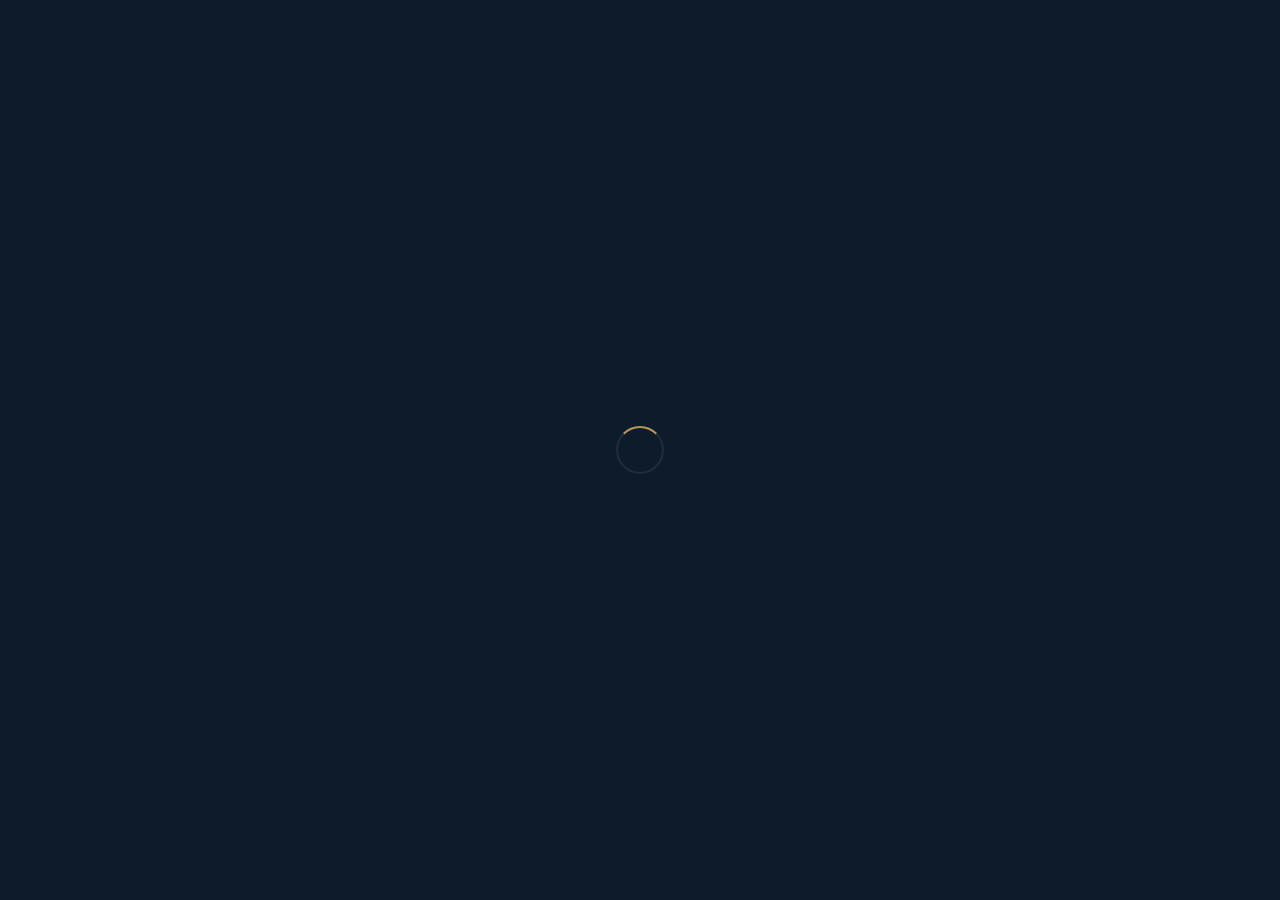
==== index.html @ c4edd371 "deploy: 20e5612b7afa06b97cbcdd99395753ec4959b2bc" ====
<!DOCTYPE html>
<html lang="en">
<head>
  <base href="/">
  <meta charset="UTF-8">
  <meta name="viewport" content="width=device-width, initial-scale=1.0">
  <meta content="IE=Edge" http-equiv="X-UA-Compatible">

  <!-- SEO: tokens replaced automatically by prepare.sh before each build -->
  <title>Tracking Faith</title>
  <meta name="description" content="tracking faith, what did Jesus teach, where did the bible come from">

  <!-- Open Graph -->
  <meta property="og:type" content="website">
  <meta property="og:title" content="Tracking Faith">
  <meta property="og:description" content="tracking faith, what did Jesus teach, where did the bible come from">
  <meta property="og:image" content="FILL_IN">
  <meta property="og:url" content="FILL_IN">

  <!-- Twitter Card -->
  <meta name="twitter:card" content="summary_large_image">
  <meta name="twitter:title" content="Tracking Faith">
  <meta name="twitter:description" content="tracking faith, what did Jesus teach, where did the bible come from">
  <meta name="twitter:image" content="FILL_IN">

  <!-- PWA -->
  <meta name="mobile-web-app-capable" content="yes">
  <meta name="apple-mobile-web-app-capable" content="yes">
  <meta name="apple-mobile-web-app-status-bar-style" content="black-translucent">
  <meta name="apple-mobile-web-app-title" content="Tracking Faith">
  <link rel="apple-touch-icon" href="icons/Icon-192.png">
  <link rel="icon" type="image/png" href="favicon.png">
  <link rel="manifest" href="manifest.json">

  <!-- LocalBusiness Structured Data (JSON-LD) -->
  <script type="application/ld+json">
  {
    "@context": "https://schema.org",
    "@type": "LocalBusiness",
    "name": "Tracking Faith",
    "description": "tracking faith, what did Jesus teach, where did the bible come from",
    "url": "FILL_IN",
    "telephone": "FILL_IN",
    "address": {
      "@type": "PostalAddress",
      "streetAddress": "FILL_IN",
      "addressLocality": "FILL_IN",
      "addressRegion": "FILL_IN",
      "postalCode": "FILL_IN",
      "addressCountry": "FILL_IN"
    },
    "openingHoursSpecification": FILL_IN,
    "image": "FILL_IN"
  }
  </script>

  <!-- Loading screen — shown until Flutter first frame.
       Tokens 0D1B2A / B8965A replaced by prepare.sh. -->
  <style>
    html, body {
      margin: 0;
      padding: 0;
      background-color: #0D1B2A;
    }
    #flutter-loader {
      position: fixed;
      inset: 0;
      background-color: #0D1B2A;
      display: flex;
      align-items: center;
      justify-content: center;
      z-index: 99999;
      transition: opacity 0.35s ease;
    }
    #flutter-loader.hidden {
      opacity: 0;
      pointer-events: none;
    }
    .loader-ring {
      width: 44px;
      height: 44px;
      border: 2px solid rgba(255, 255, 255, 0.08);
      border-top-color: #B8965A;
      border-radius: 50%;
      animation: loader-spin 0.8s linear infinite;
    }
    @keyframes loader-spin {
      to { transform: rotate(360deg); }
    }
  </style>
</head>
<body>

  <div id="flutter-loader">
    <div class="loader-ring"></div>
  </div>

  <script>
    window.addEventListener('flutter-first-frame', function () {
      var loader = document.getElementById('flutter-loader');
      if (loader) {
        loader.classList.add('hidden');
        setTimeout(function () { loader.remove(); }, 400);
      }
    });
  </script>
  <script>
    // Service worker registration — required for Web Push (PUSH_ENABLED feature).
    // Always registered so the SW is ready; Flutter gates the permission prompt via AppEnv.pushEnabled.
    if ('serviceWorker' in navigator) {
      navigator.serviceWorker.register('/sw.js');
    }

    // Push subscription helper — called from Flutter via dart:js_interop.
    // Returns a JSON string with { endpoint, p256dh, auth, userAgent } or null on failure/denial.
    window._pushSubscribe = async function(vapidKey) {
      try {
        var perm = await Notification.requestPermission();
        if (perm !== 'granted') return null;
        var reg = await navigator.serviceWorker.ready;
        var sub = await reg.pushManager.subscribe({
          userVisibleOnly: true,
          applicationServerKey: vapidKey,
        });
        var toB64url = function(buf) {
          return btoa(String.fromCharCode.apply(null, new Uint8Array(buf)))
            .replace(/\+/g, '-').replace(/\//g, '_').replace(/=+$/, '');
        };
        return JSON.stringify({
          endpoint:  sub.endpoint,
          p256dh:    toB64url(sub.getKey('p256dh')),
          auth:      toB64url(sub.getKey('auth')),
          userAgent: navigator.userAgent,
        });
      } catch(_) { return null; }
    };
  </script>
  <script src="flutter_bootstrap.js" async></script>
</body>
</html>
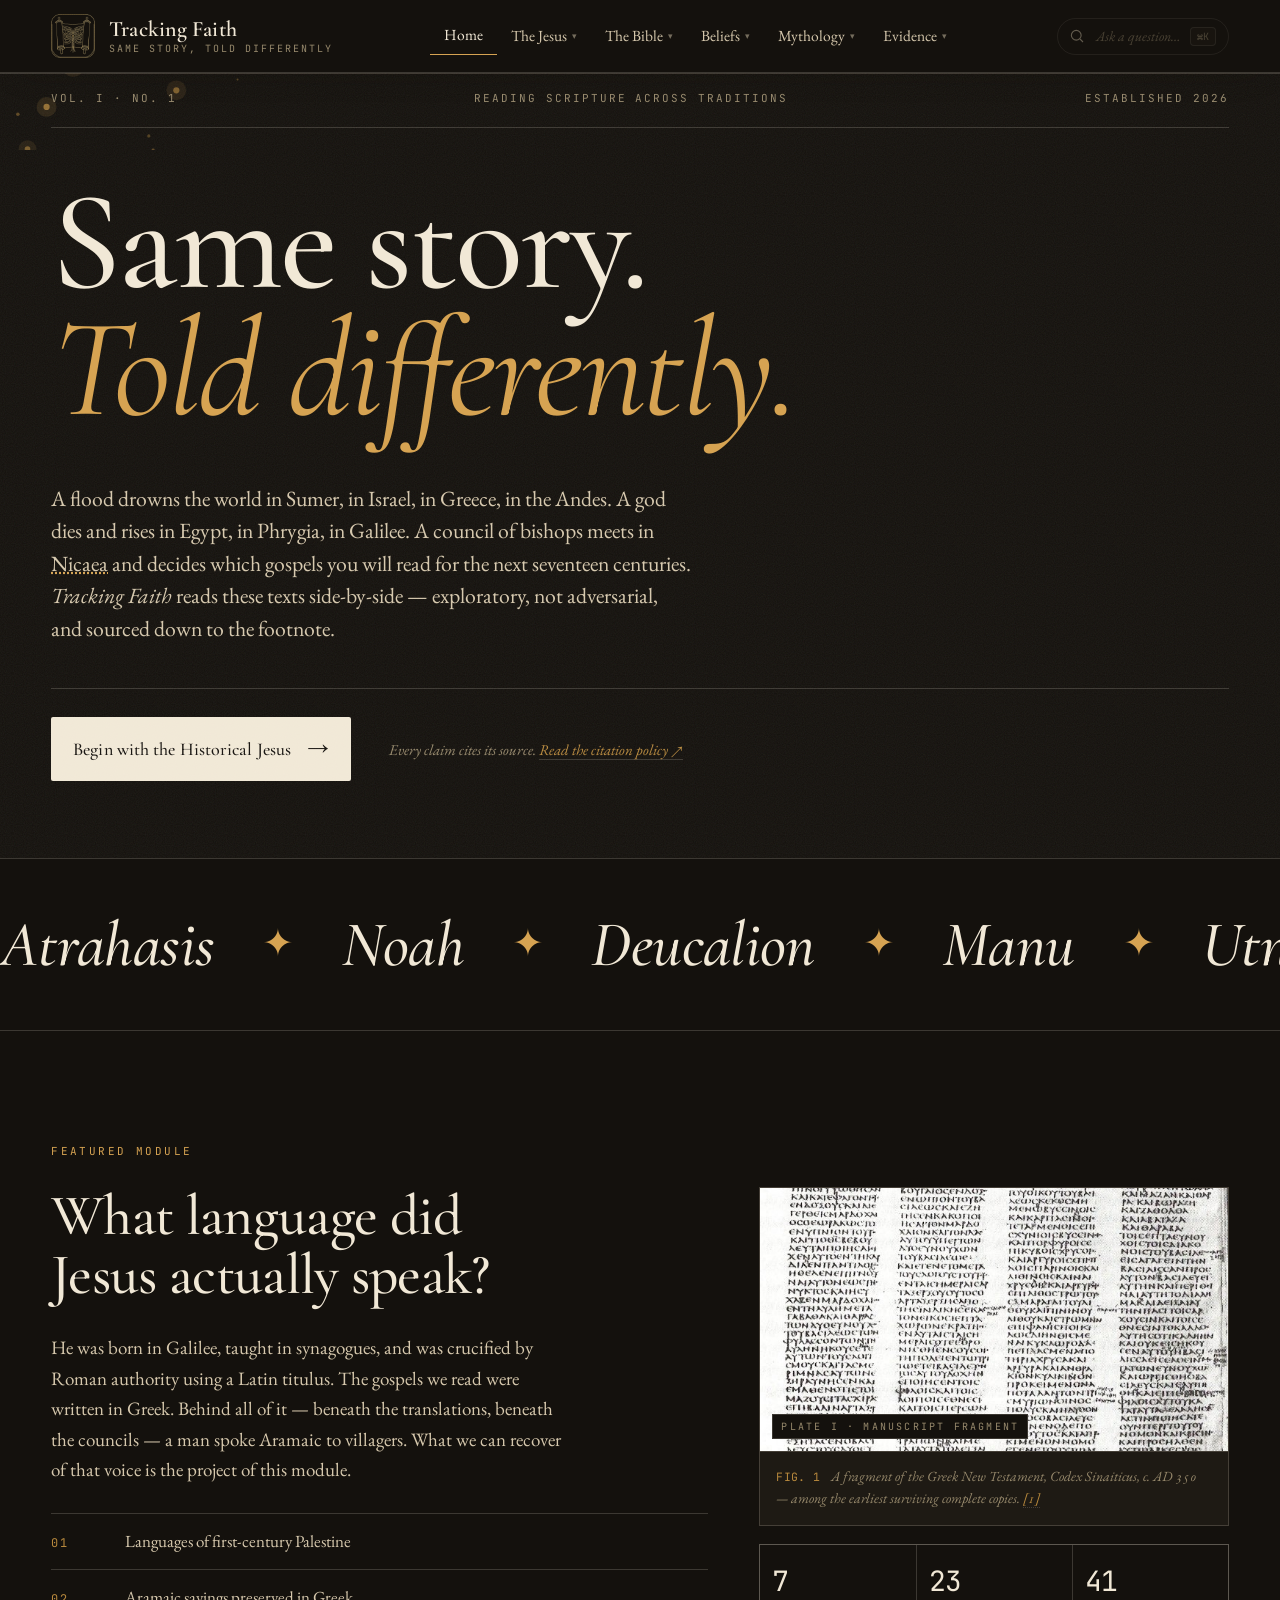
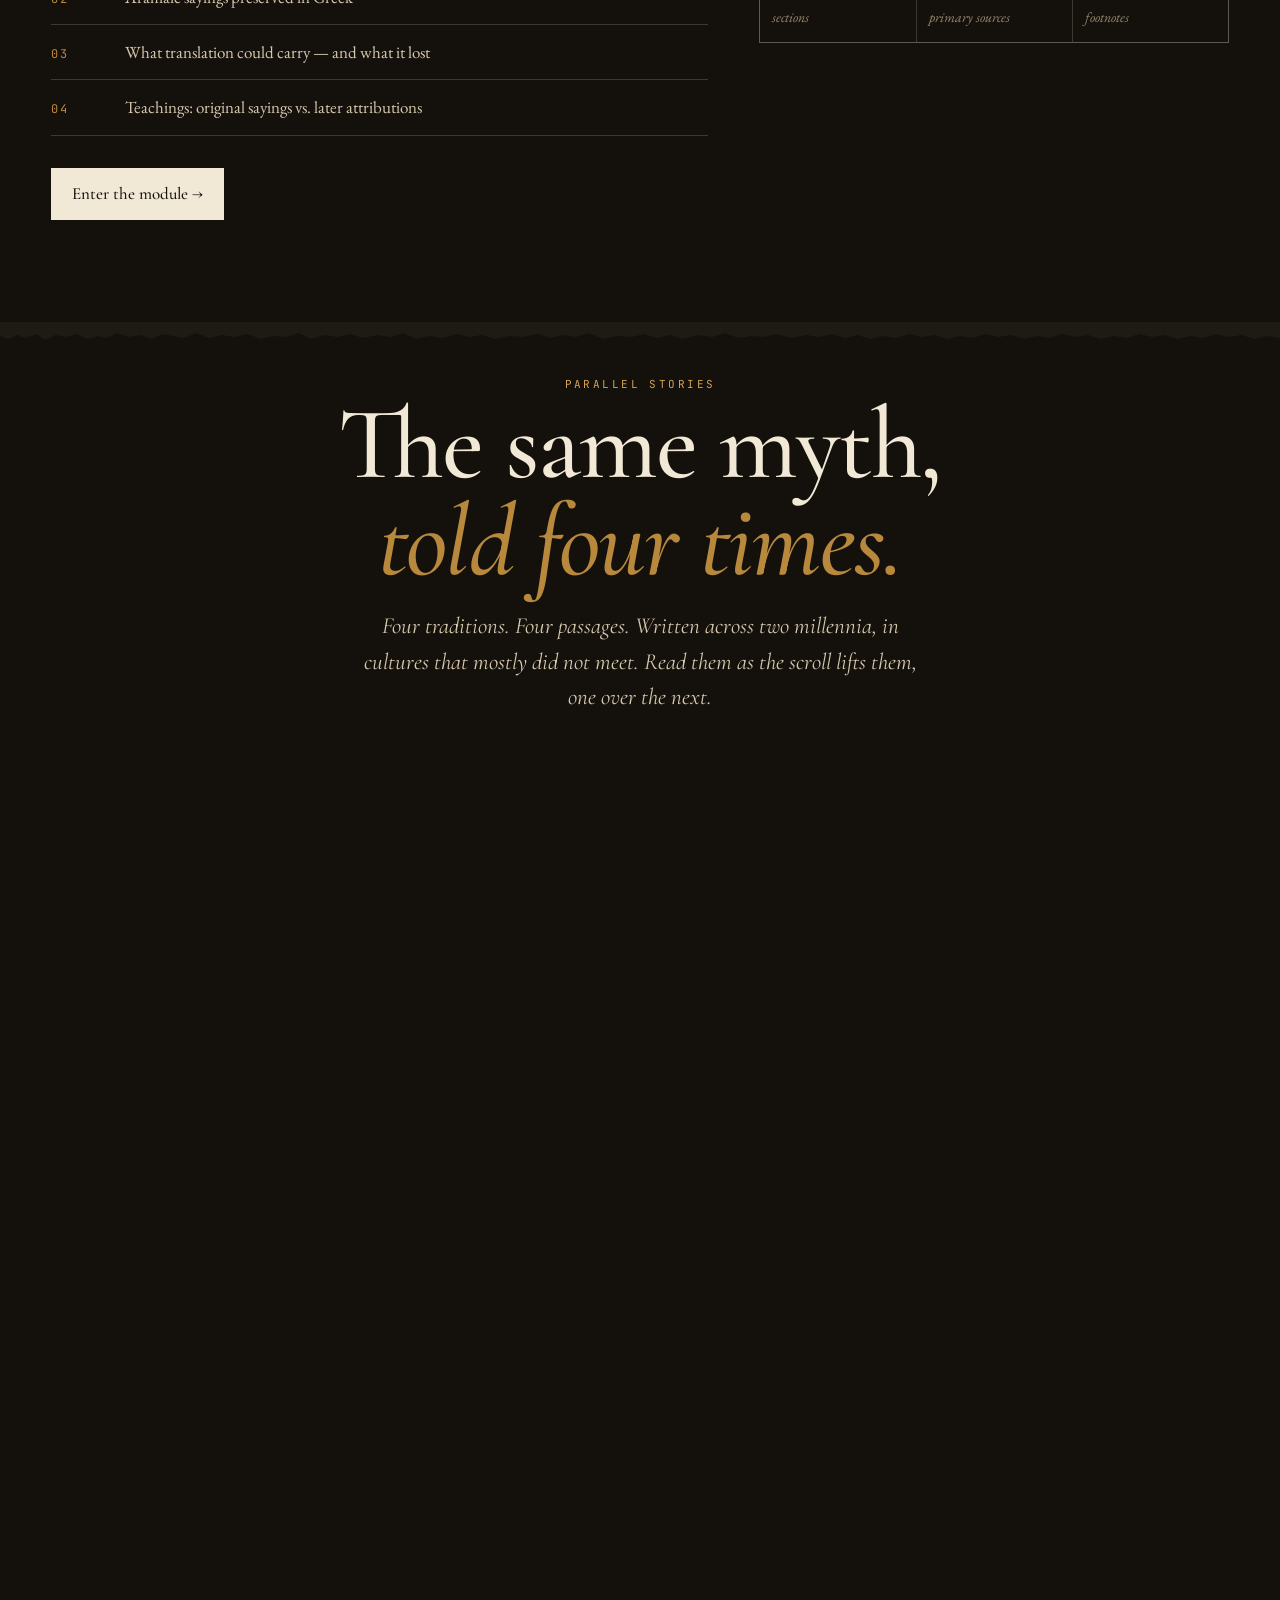
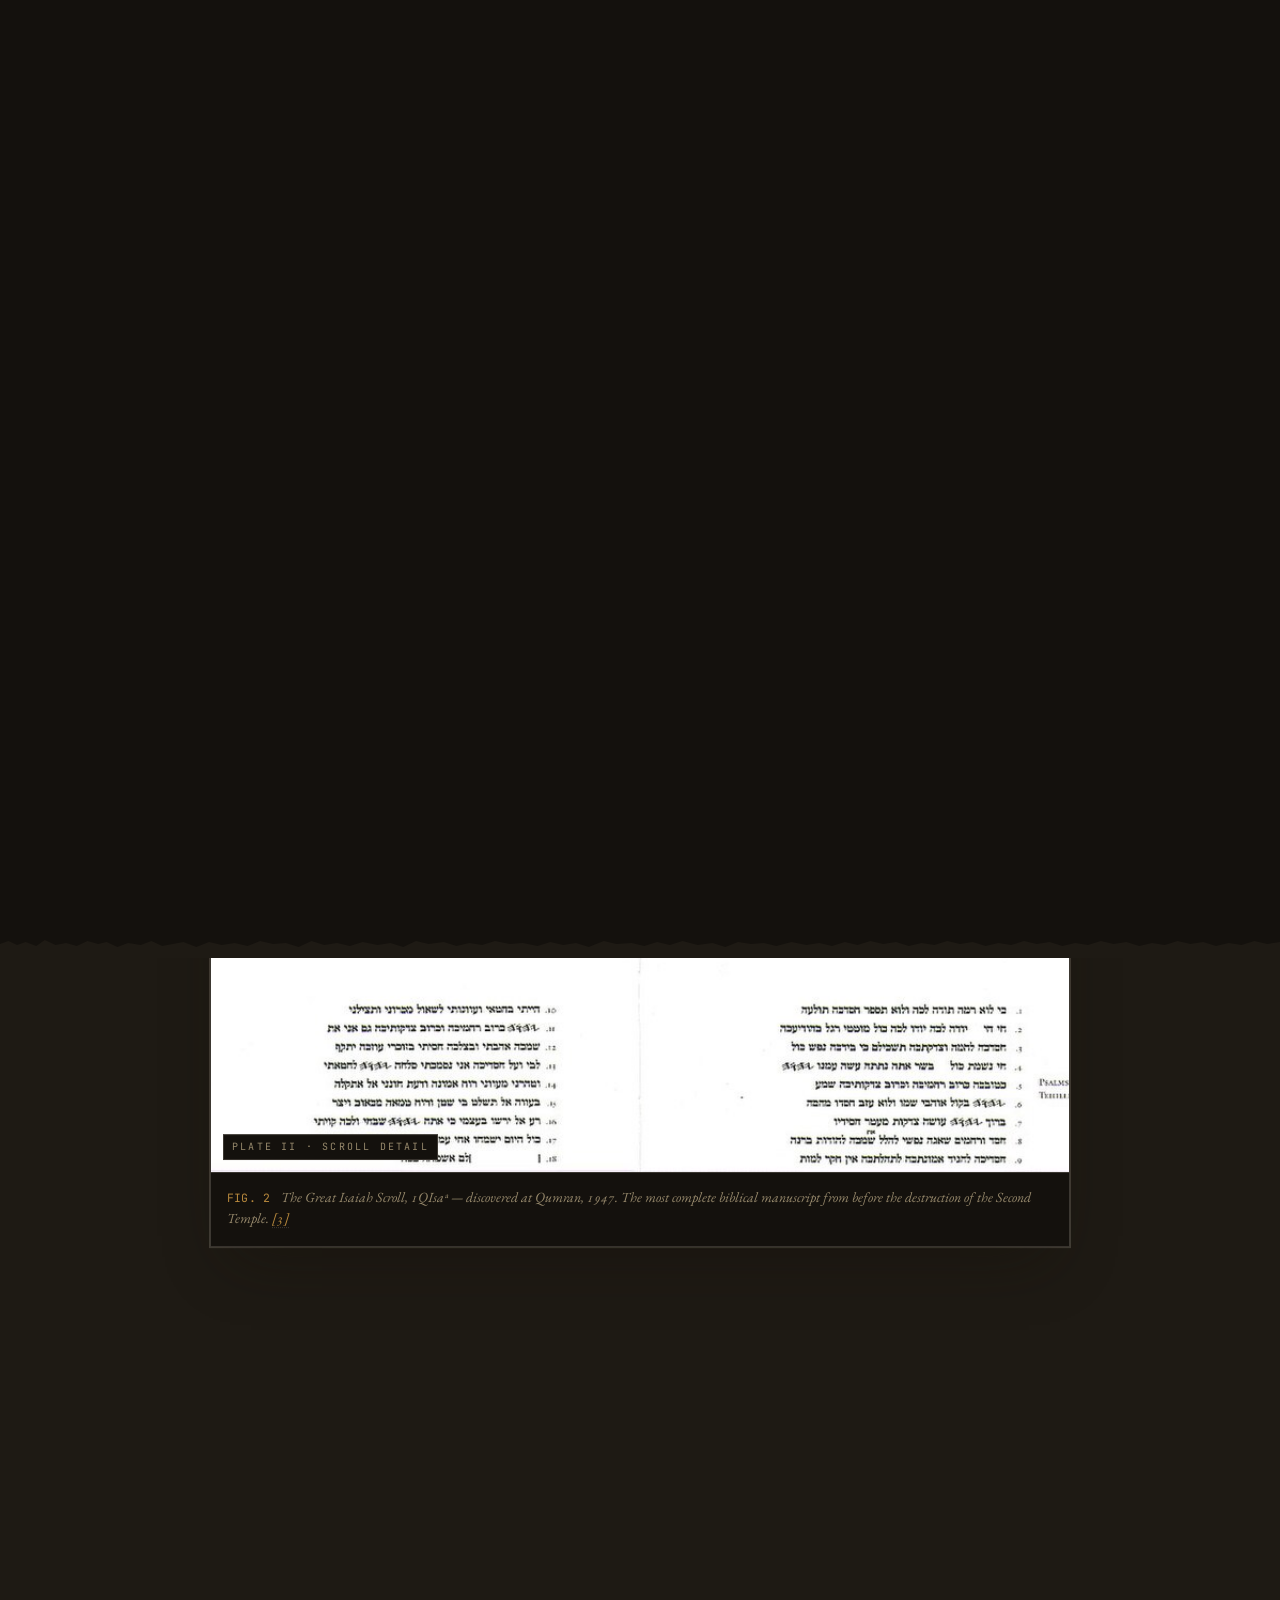
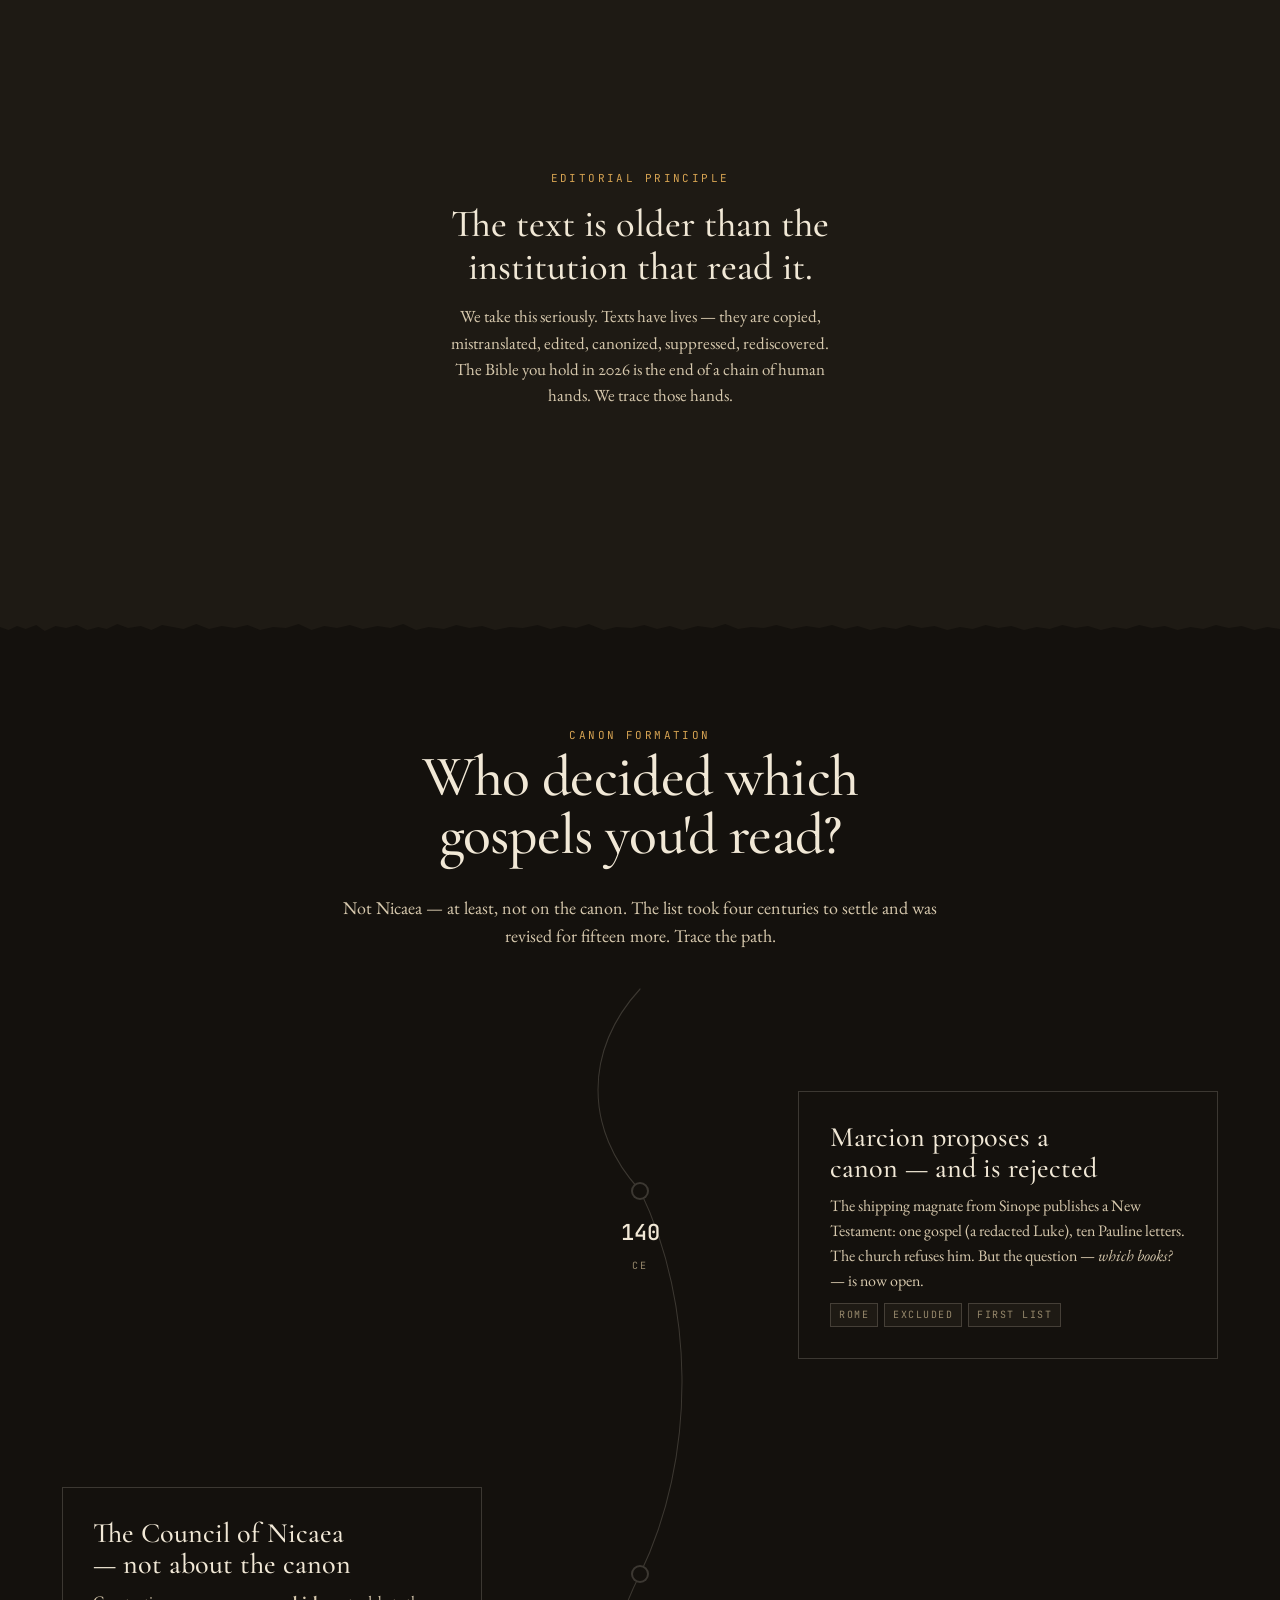
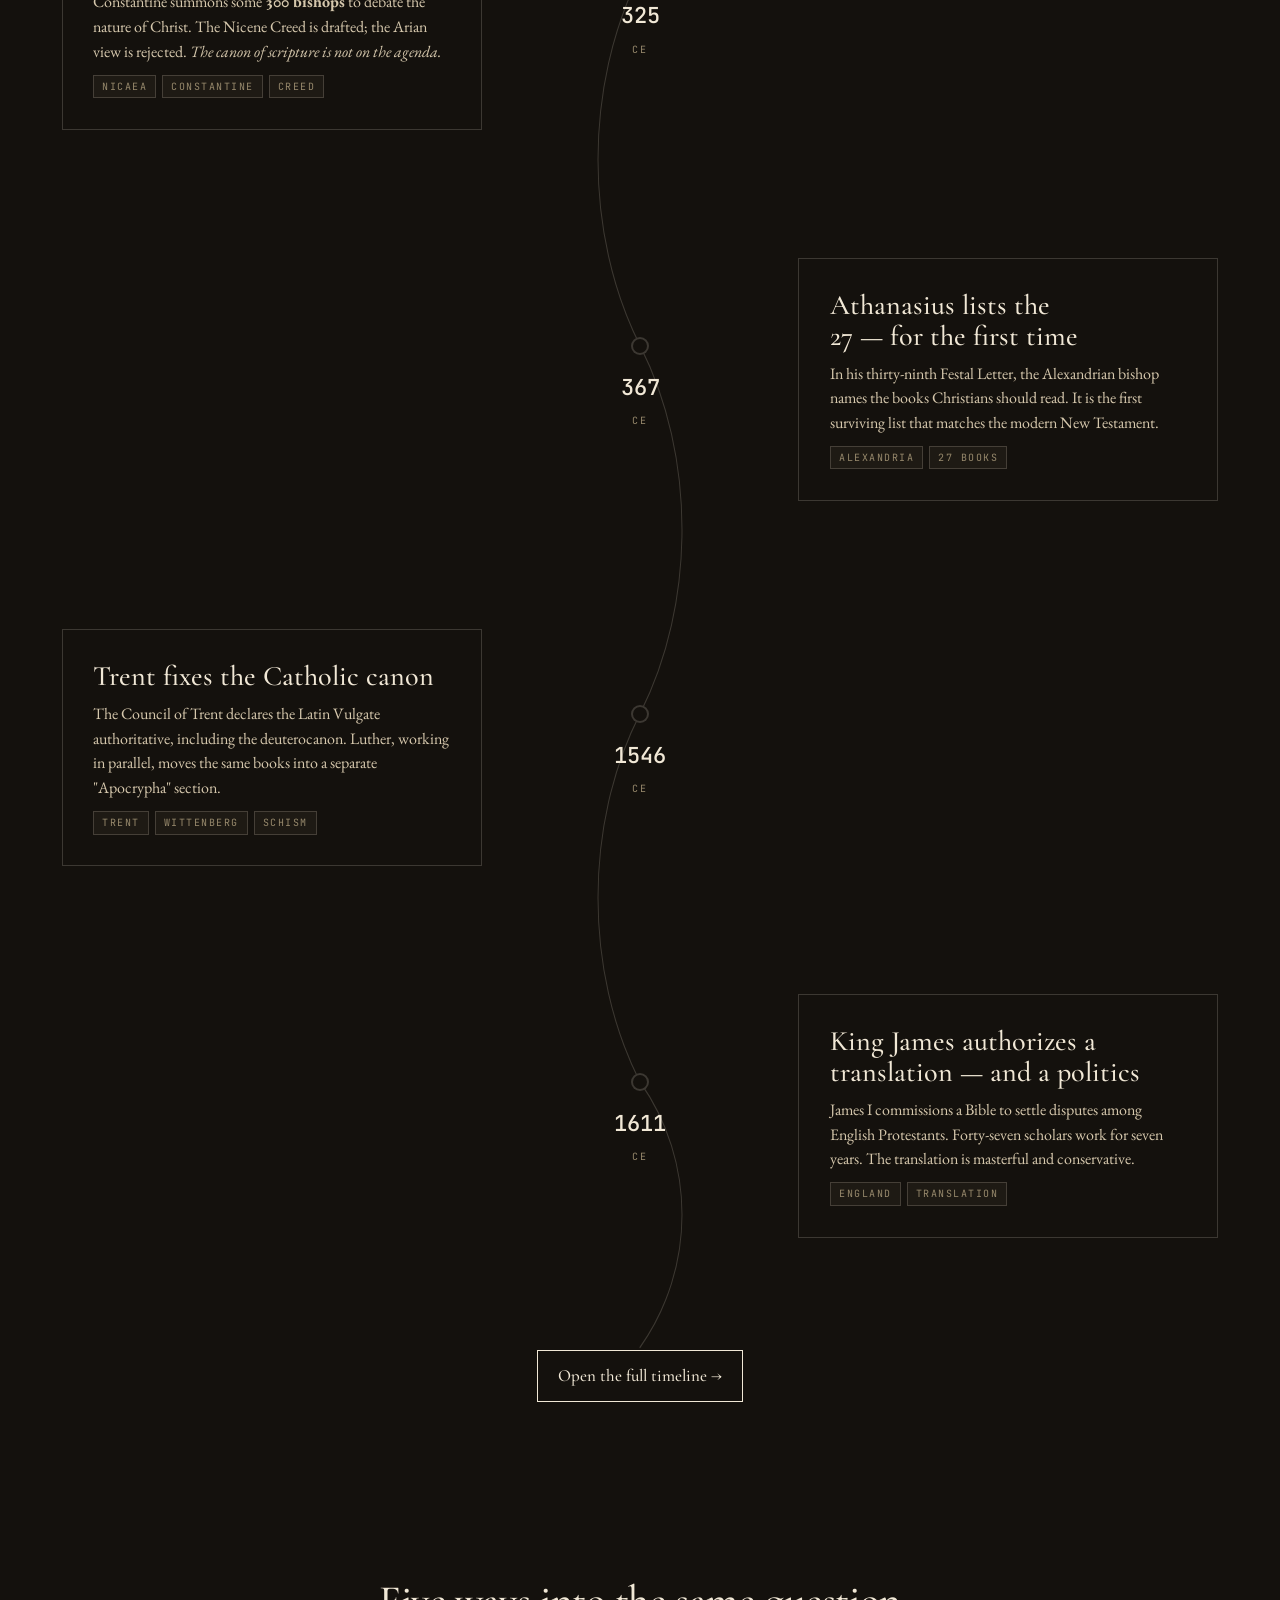
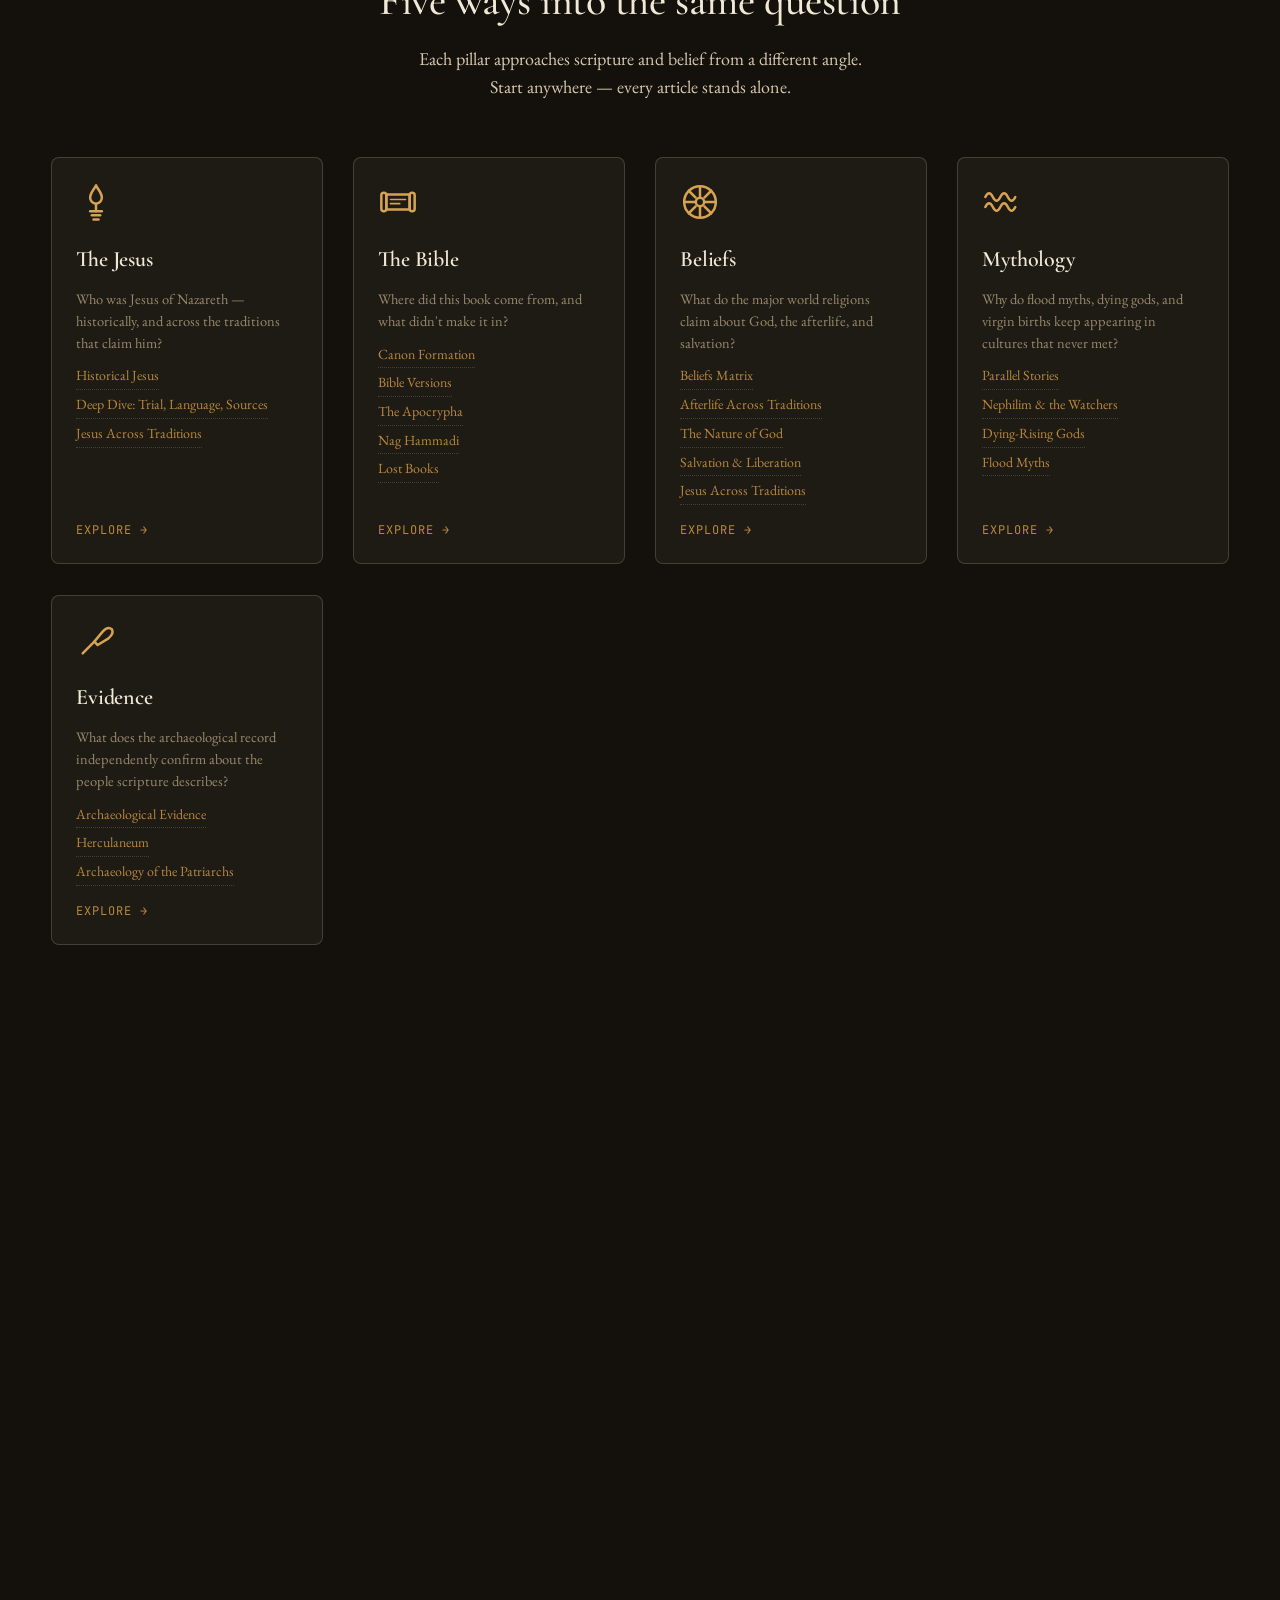
==== commit 3b057688: "deploy: 63f363cf1f063eadee9cb3a77b80deade78ed369" ====
--- a/index.html
+++ b/index.html
@@ -1,140 +1,4150 @@
-<!DOCTYPE html>
-<html lang="en">
+<!doctype html>
+<html lang="en" data-palette="ink" data-density="comfortable" data-ornaments="on">
 <head>
-  <base href="/">
-  <meta charset="UTF-8">
-  <meta name="viewport" content="width=device-width, initial-scale=1.0">
-  <meta content="IE=Edge" http-equiv="X-UA-Compatible">
-
-  <!-- SEO: tokens replaced automatically by prepare.sh before each build -->
-  <title>Tracking Faith</title>
-  <meta name="description" content="tracking faith, what did Jesus teach, where did the bible come from">
-
-  <!-- Open Graph -->
-  <meta property="og:type" content="website">
-  <meta property="og:title" content="Tracking Faith">
-  <meta property="og:description" content="tracking faith, what did Jesus teach, where did the bible come from">
-  <meta property="og:image" content="FILL_IN">
-  <meta property="og:url" content="FILL_IN">
-
-  <!-- Twitter Card -->
-  <meta name="twitter:card" content="summary_large_image">
-  <meta name="twitter:title" content="Tracking Faith">
-  <meta name="twitter:description" content="tracking faith, what did Jesus teach, where did the bible come from">
-  <meta name="twitter:image" content="FILL_IN">
-
-  <!-- PWA -->
-  <meta name="mobile-web-app-capable" content="yes">
-  <meta name="apple-mobile-web-app-capable" content="yes">
-  <meta name="apple-mobile-web-app-status-bar-style" content="black-translucent">
-  <meta name="apple-mobile-web-app-title" content="Tracking Faith">
-  <link rel="apple-touch-icon" href="icons/Icon-192.png">
-  <link rel="icon" type="image/png" href="favicon.png">
-  <link rel="manifest" href="manifest.json">
-
-  <!-- LocalBusiness Structured Data (JSON-LD) -->
-  <script type="application/ld+json">
-  {
-    "@context": "https://schema.org",
-    "@type": "LocalBusiness",
-    "name": "Tracking Faith",
-    "description": "tracking faith, what did Jesus teach, where did the bible come from",
-    "url": "FILL_IN",
-    "telephone": "FILL_IN",
-    "address": {
-      "@type": "PostalAddress",
-      "streetAddress": "FILL_IN",
-      "addressLocality": "FILL_IN",
-      "addressRegion": "FILL_IN",
-      "postalCode": "FILL_IN",
-      "addressCountry": "FILL_IN"
-    },
-    "openingHoursSpecification": FILL_IN,
-    "image": "FILL_IN"
-  }
-  </script>
-
-  <!-- Loading screen — shown until Flutter first frame.
-       Tokens 0D1B2A / B8965A replaced by prepare.sh. -->
-  <style>
-    html, body {
-      margin: 0;
-      padding: 0;
-      background-color: #0D1B2A;
-    }
-    #flutter-loader {
-      position: fixed;
-      inset: 0;
-      background-color: #0D1B2A;
-      display: flex;
-      align-items: center;
-      justify-content: center;
-      z-index: 99999;
-      transition: opacity 0.35s ease;
-    }
-    #flutter-loader.hidden {
-      opacity: 0;
-      pointer-events: none;
-    }
-    .loader-ring {
-      width: 44px;
-      height: 44px;
-      border: 2px solid rgba(255, 255, 255, 0.08);
-      border-top-color: #B8965A;
-      border-radius: 50%;
-      animation: loader-spin 0.8s linear infinite;
-    }
-    @keyframes loader-spin {
-      to { transform: rotate(360deg); }
-    }
-  </style>
+<meta charset="utf-8" />
+<meta name="viewport" content="width=device-width,initial-scale=1" />
+<title>Tracking Faith — same story, told differently</title>
+<link rel="preconnect" href="https://fonts.googleapis.com">
+<link rel="preconnect" href="https://fonts.gstatic.com" crossorigin>
+<link rel="stylesheet" href="https://fonts.googleapis.com/css2?family=Cormorant+Garamond:ital,wght@0,400;0,500;0,600;0,700;1,400;1,500&family=EB+Garamond:ital,wght@0,400;0,500;0,600;1,400;1,500&family=JetBrains+Mono:wght@400;500;600&display=swap" />
+<link rel="stylesheet" href="styles.css" />
+<link rel="stylesheet" href="styles-effects.css" />
+<!-- Favicon -->
+<link rel="icon" type="image/png" href="assets/logo-transparent.png" />
+<!-- PWA -->
+<link rel="manifest" href="/manifest.json" />
+<!-- SEO -->
+<meta name="description" content="Trace how scripture was written, translated, and shaped across traditions. Scholarship behind every claim. For the curious — believer and skeptic alike." />
+<link rel="canonical" href="https://trackingfaith.com" />
+<!-- Open Graph -->
+<meta property="og:type" content="website" />
+<meta property="og:url" content="https://trackingfaith.com" />
+<meta property="og:title" content="Tracking Faith — same story, told differently" />
+<meta property="og:description" content="Trace how scripture was written, translated, and shaped across traditions. Scholarship behind every claim. For the curious — believer and skeptic alike." />
+<meta property="og:image" content="https://trackingfaith.com/assets/og_image.png" />
+<meta property="og:site_name" content="Tracking Faith" />
+<!-- Twitter Card -->
+<meta name="twitter:card" content="summary_large_image" />
+<meta name="twitter:title" content="Tracking Faith — same story, told differently" />
+<meta name="twitter:description" content="Trace how scripture was written, translated, and shaped across traditions. Scholarship behind every claim. For the curious — believer and skeptic alike." />
+<meta name="twitter:image" content="https://trackingfaith.com/assets/og_image.png" />
+<!-- JSON-LD: WebSite schema -->
+<script type="application/ld+json">
+{
+  "@context": "https://schema.org",
+  "@type": "WebSite",
+  "@id": "https://trackingfaith.com/#website",
+  "name": "Tracking Faith",
+  "url": "https://trackingfaith.com",
+  "description": "Tracing scripture, myth, and history across traditions with scholarship cited behind every claim."
+}
+</script>
 </head>
 <body>
 
-  <div id="flutter-loader">
-    <div class="loader-ring"></div>
+<!-- ============================================================
+     SVG SPRITE — define all icons once, reference with <use>
+     ============================================================ -->
+<svg xmlns="http://www.w3.org/2000/svg" style="display:none" aria-hidden="true">
+
+  <!-- PILLAR ICONS -->
+  <symbol id="icon-jesus" viewBox="0 0 24 24">
+    <path d="M12 2c-1 2.5-3.5 4.2-3.5 7.5a3.5 3.5 0 007 0C15.5 6.2 13 4.5 12 2z" fill="none" stroke="currentColor" stroke-width="1.5" stroke-linejoin="round"/>
+    <line x1="12" y1="13" x2="12" y2="17.5" stroke="currentColor" stroke-width="1.5" stroke-linecap="round"/>
+    <line x1="8.5" y1="17.5" x2="15.5" y2="17.5" stroke="currentColor" stroke-width="1.5" stroke-linecap="round"/>
+    <line x1="9.5" y1="20" x2="14.5" y2="20" stroke="currentColor" stroke-width="1.5" stroke-linecap="round"/>
+    <line x1="10.5" y1="22.5" x2="13.5" y2="22.5" stroke="currentColor" stroke-width="1.5" stroke-linecap="round"/>
+  </symbol>
+
+  <symbol id="icon-bible" viewBox="0 0 24 24">
+    <rect x="2" y="6.5" width="3" height="11" rx="1.5" fill="none" stroke="currentColor" stroke-width="1.5"/>
+    <rect x="19" y="6.5" width="3" height="11" rx="1.5" fill="none" stroke="currentColor" stroke-width="1.5"/>
+    <rect x="5" y="7.5" width="14" height="9" fill="none" stroke="currentColor" stroke-width="1.5"/>
+    <line x1="7.5" y1="10.5" x2="16.5" y2="10.5" stroke="currentColor" stroke-width="1" stroke-linecap="round"/>
+    <line x1="7.5" y1="13" x2="13" y2="13" stroke="currentColor" stroke-width="1" stroke-linecap="round"/>
+  </symbol>
+
+  <symbol id="icon-beliefs" viewBox="0 0 24 24">
+    <circle cx="12" cy="12" r="9.5" fill="none" stroke="currentColor" stroke-width="1.5"/>
+    <circle cx="12" cy="12" r="2.5" fill="none" stroke="currentColor" stroke-width="1.5"/>
+    <line x1="12" y1="2.5" x2="12" y2="9.5" stroke="currentColor" stroke-width="1.5"/>
+    <line x1="12" y1="14.5" x2="12" y2="21.5" stroke="currentColor" stroke-width="1.5"/>
+    <line x1="2.5" y1="12" x2="9.5" y2="12" stroke="currentColor" stroke-width="1.5"/>
+    <line x1="14.5" y1="12" x2="21.5" y2="12" stroke="currentColor" stroke-width="1.5"/>
+    <line x1="4.8" y1="4.8" x2="9.7" y2="9.7" stroke="currentColor" stroke-width="1.5"/>
+    <line x1="14.3" y1="14.3" x2="19.2" y2="19.2" stroke="currentColor" stroke-width="1.5"/>
+    <line x1="19.2" y1="4.8" x2="14.3" y2="9.7" stroke="currentColor" stroke-width="1.5"/>
+    <line x1="9.7" y1="14.3" x2="4.8" y2="19.2" stroke="currentColor" stroke-width="1.5"/>
+  </symbol>
+
+  <symbol id="icon-mythology" viewBox="0 0 24 24">
+    <path d="M2 9c1.5-3 3-3 4.5 0s3 3 4.5 0 3-3 4.5 0 3 3 4.5 0" fill="none" stroke="currentColor" stroke-width="1.5" stroke-linecap="round"/>
+    <path d="M2 15c1.5-3 3-3 4.5 0s3 3 4.5 0 3-3 4.5 0 3 3 4.5 0" fill="none" stroke="currentColor" stroke-width="1.5" stroke-linecap="round"/>
+  </symbol>
+
+  <symbol id="icon-evidence" viewBox="0 0 24 24">
+    <line x1="4" y1="20" x2="11" y2="13" stroke="currentColor" stroke-width="1.5" stroke-linecap="round"/>
+    <path d="M11 13L16 7Q19 3.5 21.5 5.5Q23 8 19.5 11L13 15Z" fill="none" stroke="currentColor" stroke-width="1.5" stroke-linejoin="round"/>
+    <line x1="6.5" y1="17.5" x2="8.5" y2="15.5" stroke="currentColor" stroke-width="1" stroke-linecap="round" opacity="0.6"/>
+    <line x1="5" y1="19" x2="7" y2="17" stroke="currentColor" stroke-width="1" stroke-linecap="round" opacity="0.6"/>
+  </symbol>
+
+  <!-- FLAG ICONS -->
+  <symbol id="flag-sumer" viewBox="0 0 20 20">
+    <path d="M2 5L6 10L2 15" fill="none" stroke="currentColor" stroke-width="1.5" stroke-linecap="round" stroke-linejoin="round"/>
+    <path d="M7.5 5L11.5 10L7.5 15" fill="none" stroke="currentColor" stroke-width="1.5" stroke-linecap="round" stroke-linejoin="round"/>
+    <path d="M13 5L17 10L13 15" fill="none" stroke="currentColor" stroke-width="1.5" stroke-linecap="round" stroke-linejoin="round"/>
+  </symbol>
+
+  <symbol id="flag-hebrew" viewBox="0 0 20 20">
+    <path d="M5.5 17h9" stroke="currentColor" stroke-width="1.5" stroke-linecap="round"/>
+    <path d="M8 17v-2h4v2" fill="none" stroke="currentColor" stroke-width="1.5" stroke-linecap="round" stroke-linejoin="round"/>
+    <line x1="10" y1="15" x2="10" y2="4" stroke="currentColor" stroke-width="1.5" stroke-linecap="round"/>
+    <path d="M10 12 Q4 12 4 5" fill="none" stroke="currentColor" stroke-width="1.5" stroke-linecap="round"/>
+    <path d="M10 12 Q6.5 12 6.5 7" fill="none" stroke="currentColor" stroke-width="1.5" stroke-linecap="round"/>
+    <path d="M10 12 Q8.5 12 8.5 8.5" fill="none" stroke="currentColor" stroke-width="1.5" stroke-linecap="round"/>
+    <path d="M10 12 Q16 12 16 5" fill="none" stroke="currentColor" stroke-width="1.5" stroke-linecap="round"/>
+    <path d="M10 12 Q13.5 12 13.5 7" fill="none" stroke="currentColor" stroke-width="1.5" stroke-linecap="round"/>
+    <path d="M10 12 Q11.5 12 11.5 8.5" fill="none" stroke="currentColor" stroke-width="1.5" stroke-linecap="round"/>
+  </symbol>
+
+  <symbol id="flag-greek" viewBox="0 0 20 20">
+    <path d="M2 14h4v-5h-3V5h14v4h-3v5h4" fill="none" stroke="currentColor" stroke-width="1.5" stroke-linecap="round" stroke-linejoin="round"/>
+  </symbol>
+
+  <symbol id="flag-vedic" viewBox="0 0 20 20">
+    <path d="M10 11 Q9 7 10 4 Q11 7 10 11z" fill="none" stroke="currentColor" stroke-width="1.5" stroke-linejoin="round"/>
+    <path d="M10 11 Q6 8 4 5 Q8 7 10 11z" fill="none" stroke="currentColor" stroke-width="1.5" stroke-linejoin="round"/>
+    <path d="M10 11 Q14 8 16 5 Q12 7 10 11z" fill="none" stroke="currentColor" stroke-width="1.5" stroke-linejoin="round"/>
+    <path d="M10 11 Q6 11 3 14 Q7 11 10 11z" fill="none" stroke="currentColor" stroke-width="1.5" stroke-linejoin="round"/>
+    <path d="M10 11 Q14 11 17 14 Q13 11 10 11z" fill="none" stroke="currentColor" stroke-width="1.5" stroke-linejoin="round"/>
+    <path d="M7 16.5 Q10 14.5 13 16.5" fill="none" stroke="currentColor" stroke-width="1.5" stroke-linecap="round"/>
+  </symbol>
+
+  <!-- TRADITION ICONS -->
+  <symbol id="trad-protestant" viewBox="0 0 24 24">
+    <path d="M12 4C8 3.5 4 5 2 7v13c2-2 6-3 10-2 4-1 8 0 10 2V7c-2-2-6-3.5-10-3z" fill="none" stroke="currentColor" stroke-width="1.5" stroke-linejoin="round"/>
+    <line x1="12" y1="4" x2="12" y2="18" stroke="currentColor" stroke-width="1.5"/>
+    <line x1="6" y1="10" x2="10" y2="9.5" stroke="currentColor" stroke-width="1" stroke-linecap="round" opacity="0.7"/>
+    <line x1="6" y1="13" x2="10" y2="12.5" stroke="currentColor" stroke-width="1" stroke-linecap="round" opacity="0.7"/>
+    <line x1="14" y1="9.5" x2="18" y2="10" stroke="currentColor" stroke-width="1" stroke-linecap="round" opacity="0.7"/>
+    <line x1="14" y1="12.5" x2="18" y2="13" stroke="currentColor" stroke-width="1" stroke-linecap="round" opacity="0.7"/>
+  </symbol>
+
+  <symbol id="trad-catholic" viewBox="0 0 24 24">
+    <line x1="12" y1="2" x2="12" y2="22" stroke="currentColor" stroke-width="1.5" stroke-linecap="round"/>
+    <line x1="4" y1="7" x2="20" y2="7" stroke="currentColor" stroke-width="1.5" stroke-linecap="round"/>
+    <line x1="6" y1="12" x2="18" y2="12" stroke="currentColor" stroke-width="1.5" stroke-linecap="round"/>
+    <line x1="8" y1="17" x2="16" y2="17" stroke="currentColor" stroke-width="1.5" stroke-linecap="round"/>
+  </symbol>
+
+  <symbol id="trad-orthodox" viewBox="0 0 24 24">
+    <line x1="12" y1="2" x2="12" y2="22" stroke="currentColor" stroke-width="1.5" stroke-linecap="round"/>
+    <line x1="5" y1="9" x2="19" y2="9" stroke="currentColor" stroke-width="1.5" stroke-linecap="round"/>
+    <line x1="8" y1="5" x2="16" y2="5" stroke="currentColor" stroke-width="1.5" stroke-linecap="round"/>
+    <line x1="7" y1="19" x2="17" y2="16" stroke="currentColor" stroke-width="1.5" stroke-linecap="round"/>
+  </symbol>
+
+  <symbol id="trad-islam" viewBox="0 0 24 24">
+    <path d="M20 13a9 9 0 1 1-9-9 7 7 0 0 0 9 9z" fill="none" stroke="currentColor" stroke-width="1.5" stroke-linejoin="round"/>
+    <path d="M16 8l1 2-1 1 2-.5z" fill="currentColor"/>
+  </symbol>
+
+  <symbol id="trad-judaism" viewBox="0 0 24 24">
+    <polygon points="12,2 21.5,18.5 2.5,18.5" fill="none" stroke="currentColor" stroke-width="1.5" stroke-linejoin="round"/>
+    <polygon points="12,22 2.5,5.5 21.5,5.5" fill="none" stroke="currentColor" stroke-width="1.5" stroke-linejoin="round"/>
+  </symbol>
+
+  <symbol id="trad-hinduism" viewBox="0 0 24 24">
+    <path d="M12 13 Q11 8 12 5 Q13 8 12 13z" fill="none" stroke="currentColor" stroke-width="1.5" stroke-linejoin="round"/>
+    <path d="M12 13 Q7 9 5 6 Q9 8 12 13z" fill="none" stroke="currentColor" stroke-width="1.5" stroke-linejoin="round"/>
+    <path d="M12 13 Q17 9 19 6 Q15 8 12 13z" fill="none" stroke="currentColor" stroke-width="1.5" stroke-linejoin="round"/>
+    <path d="M12 13 Q7 13 4 16 Q8 13 12 13z" fill="none" stroke="currentColor" stroke-width="1.5" stroke-linejoin="round"/>
+    <path d="M12 13 Q17 13 20 16 Q16 13 12 13z" fill="none" stroke="currentColor" stroke-width="1.5" stroke-linejoin="round"/>
+    <path d="M8.5 19 Q12 17 15.5 19" fill="none" stroke="currentColor" stroke-width="1.5" stroke-linecap="round"/>
+  </symbol>
+
+  <symbol id="trad-buddhism" viewBox="0 0 24 24">
+    <circle cx="12" cy="12" r="9.5" fill="none" stroke="currentColor" stroke-width="1.5"/>
+    <circle cx="12" cy="12" r="2.5" fill="none" stroke="currentColor" stroke-width="1.5"/>
+    <line x1="12" y1="2.5" x2="12" y2="9.5" stroke="currentColor" stroke-width="1.5"/>
+    <line x1="12" y1="14.5" x2="12" y2="21.5" stroke="currentColor" stroke-width="1.5"/>
+    <line x1="2.5" y1="12" x2="9.5" y2="12" stroke="currentColor" stroke-width="1.5"/>
+    <line x1="14.5" y1="12" x2="21.5" y2="12" stroke="currentColor" stroke-width="1.5"/>
+    <line x1="4.8" y1="4.8" x2="9.7" y2="9.7" stroke="currentColor" stroke-width="1.5"/>
+    <line x1="14.3" y1="14.3" x2="19.2" y2="19.2" stroke="currentColor" stroke-width="1.5"/>
+    <line x1="19.2" y1="4.8" x2="14.3" y2="9.7" stroke="currentColor" stroke-width="1.5"/>
+    <line x1="9.7" y1="14.3" x2="4.8" y2="19.2" stroke="currentColor" stroke-width="1.5"/>
+  </symbol>
+
+  <symbol id="trad-sikhism" viewBox="0 0 24 24">
+    <circle cx="12" cy="12" r="7.5" fill="none" stroke="currentColor" stroke-width="1.5"/>
+    <path d="M12 3.5 L10.5 12 L12 20.5 L13.5 12 Z" fill="none" stroke="currentColor" stroke-width="1.5" stroke-linejoin="round"/>
+    <line x1="9" y1="12" x2="15" y2="12" stroke="currentColor" stroke-width="1.5" stroke-linecap="round"/>
+    <path d="M4 5 Q3 12 5 19" fill="none" stroke="currentColor" stroke-width="1.5" stroke-linecap="round"/>
+    <path d="M20 5 Q21 12 19 19" fill="none" stroke="currentColor" stroke-width="1.5" stroke-linecap="round"/>
+  </symbol>
+
+  <symbol id="trad-taoism" viewBox="0 0 24 24">
+    <circle cx="12" cy="12" r="10" fill="none" stroke="currentColor" stroke-width="1.5"/>
+    <path d="M12 2 a5 5 0 0 0 0 10 a5 5 0 0 1 0 10" fill="none" stroke="currentColor" stroke-width="1.5"/>
+    <circle cx="12" cy="7" r="1.5" fill="currentColor"/>
+    <circle cx="12" cy="17" r="1.5" fill="none" stroke="currentColor" stroke-width="1.5"/>
+  </symbol>
+
+</svg>
+
+<a href="#main-content" class="sr-only focusable">Skip to content</a>
+
+<!-- ============================================================
+     TOP CHROME
+     ============================================================ -->
+<header class="topbar" id="topbar">
+  <a class="brand" href="#home" data-nav="home" aria-label="Tracking Faith home">
+    <img src="assets/logo-transparent.png" alt="" class="brand__mark" />
+    <span class="brand__wordmark">
+      <span class="brand__title">Tracking Faith</span>
+      <span class="brand__sub">same story, told differently</span>
+    </span>
+  </a>
+
+  <nav class="nav" id="primary-nav" aria-label="primary">
+    <a class="nav__home" href="#home" data-nav="home">Home</a>
+    <div class="nav__groups" id="nav-groups">
+
+      <div class="nav__group" data-pillar="jesus">
+        <button class="nav__group-label" aria-expanded="false" aria-haspopup="true">The Jesus</button>
+        <ul class="nav__group-items">
+          <li><a href="#jesus" data-nav="jesus">Historical Jesus</a></li>
+          <li><a href="#jesus-expanded" data-nav="jesus-expanded">Deep Dive: Trial, Language, Sources</a></li>
+        </ul>
+      </div>
+
+      <div class="nav__group" data-pillar="bible">
+        <button class="nav__group-label" aria-expanded="false" aria-haspopup="true">The Bible</button>
+        <ul class="nav__group-items">
+          <li><a href="#canon" data-nav="canon">Canon Formation</a></li>
+          <li><a href="#bible-versions" data-nav="bible-versions">Bible Versions</a></li>
+          <li><a href="#apocrypha" data-nav="apocrypha">The Apocrypha</a></li>
+          <li><a href="#nag-hammadi" data-nav="nag-hammadi">Nag Hammadi</a></li>
+          <li><a href="#lost-books" data-nav="lost-books">Lost Books</a></li>
+        </ul>
+      </div>
+
+      <div class="nav__group" data-pillar="beliefs">
+        <button class="nav__group-label" aria-expanded="false" aria-haspopup="true">Beliefs</button>
+        <ul class="nav__group-items">
+          <li><a href="#beliefs" data-nav="beliefs">Beliefs Matrix</a></li>
+          <li><a href="#beliefs-afterlife" data-nav="beliefs-afterlife">Afterlife</a></li>
+          <li><a href="#beliefs-god" data-nav="beliefs-god">Nature of God</a></li>
+          <li><a href="#beliefs-salvation" data-nav="beliefs-salvation">Salvation &amp; Liberation</a></li>
+          <li><a href="#beliefs-jesus" data-nav="beliefs-jesus">Jesus Across Traditions</a></li>
+        </ul>
+      </div>
+
+      <div class="nav__group" data-pillar="mythology">
+        <button class="nav__group-label" aria-expanded="false" aria-haspopup="true">Mythology</button>
+        <ul class="nav__group-items">
+          <li><a href="#parallels" data-nav="parallels">Parallel Stories</a></li>
+          <li><a href="#nephilim" data-nav="nephilim">Nephilim &amp; the Watchers</a></li>
+          <li><a href="#dying-rising-gods" data-nav="dying-rising-gods">Dying-Rising Gods</a></li>
+          <li><a href="#flood-myths" data-nav="flood-myths">Flood Myths</a></li>
+          <li class="nav__soon">More coming soon</li>
+        </ul>
+      </div>
+
+      <div class="nav__group" data-pillar="evidence">
+        <button class="nav__group-label" aria-expanded="false" aria-haspopup="true">Evidence</button>
+        <ul class="nav__group-items">
+          <li><a href="#archaeology" data-nav="archaeology">Archaeological Evidence</a></li>
+          <li><a href="#herculaneum" data-nav="herculaneum">Herculaneum &amp; the Vesuvius Challenge</a></li>
+          <li><a href="#archaeology-patriarchs" data-nav="archaeology-patriarchs">Archaeology of the Patriarchs</a></li>
+        </ul>
+      </div>
+
+    </div>
+  </nav>
+
+  <div class="topbar__tools">
+    <button class="nav__hamburger" id="nav-hamburger" aria-expanded="false" aria-controls="nav-mobile-panel" aria-label="Open navigation menu">
+      <svg viewBox="0 0 24 24" width="22" height="22" fill="none" stroke="currentColor" stroke-width="1.5"><line x1="3" y1="6" x2="21" y2="6"/><line x1="3" y1="12" x2="21" y2="12"/><line x1="3" y1="18" x2="21" y2="18"/></svg>
+    </button>
+    <button class="iconbtn" id="search-btn" aria-label="Search">
+      <svg viewBox="0 0 24 24" width="18" height="18" fill="none" stroke="currentColor" stroke-width="1.5"><circle cx="11" cy="11" r="6.5"/><path d="m16 16 4 4"/></svg>
+      <span class="iconbtn__hint">Ask a question…</span>
+      <kbd>⌘K</kbd>
+    </button>
   </div>
-
-  <script>
-    window.addEventListener('flutter-first-frame', function () {
-      var loader = document.getElementById('flutter-loader');
-      if (loader) {
-        loader.classList.add('hidden');
-        setTimeout(function () { loader.remove(); }, 400);
+</header>
+
+<!-- Mobile nav panel (outside topbar so it can be full-width below it) -->
+<nav class="nav__mobile-panel" id="nav-mobile-panel" aria-label="mobile navigation" aria-hidden="true" inert>
+
+  <div class="nav__group" data-pillar="jesus">
+    <button class="nav__group-label" aria-expanded="false">The Jesus</button>
+    <ul class="nav__group-items">
+      <li><a href="#jesus" data-nav="jesus">Historical Jesus</a></li>
+      <li><a href="#jesus-expanded" data-nav="jesus-expanded">Deep Dive: Trial, Language, Sources</a></li>
+    </ul>
+  </div>
+
+  <div class="nav__group" data-pillar="bible">
+    <button class="nav__group-label" aria-expanded="false">The Bible</button>
+    <ul class="nav__group-items">
+      <li><a href="#canon" data-nav="canon">Canon Formation</a></li>
+      <li><a href="#bible-versions" data-nav="bible-versions">Bible Versions</a></li>
+      <li><a href="#apocrypha" data-nav="apocrypha">The Apocrypha</a></li>
+      <li><a href="#nag-hammadi" data-nav="nag-hammadi">Nag Hammadi</a></li>
+      <li><a href="#lost-books" data-nav="lost-books">Lost Books</a></li>
+    </ul>
+  </div>
+
+  <div class="nav__group" data-pillar="beliefs">
+    <button class="nav__group-label" aria-expanded="false">Beliefs</button>
+    <ul class="nav__group-items">
+      <li><a href="#beliefs" data-nav="beliefs">Beliefs Matrix</a></li>
+      <li><a href="#beliefs-afterlife" data-nav="beliefs-afterlife">Afterlife</a></li>
+      <li><a href="#beliefs-god" data-nav="beliefs-god">Nature of God</a></li>
+      <li><a href="#beliefs-salvation" data-nav="beliefs-salvation">Salvation &amp; Liberation</a></li>
+      <li><a href="#beliefs-jesus" data-nav="beliefs-jesus">Jesus Across Traditions</a></li>
+    </ul>
+  </div>
+
+  <div class="nav__group" data-pillar="mythology">
+    <button class="nav__group-label" aria-expanded="false">Mythology</button>
+    <ul class="nav__group-items">
+      <li><a href="#parallels" data-nav="parallels">Parallel Stories</a></li>
+      <li><a href="#nephilim" data-nav="nephilim">Nephilim &amp; the Watchers</a></li>
+      <li><a href="#dying-rising-gods" data-nav="dying-rising-gods">Dying-Rising Gods</a></li>
+      <li><a href="#flood-myths" data-nav="flood-myths">Flood Myths</a></li>
+    </ul>
+  </div>
+
+  <div class="nav__group" data-pillar="evidence">
+    <button class="nav__group-label" aria-expanded="false">Evidence</button>
+    <ul class="nav__group-items">
+      <li><a href="#archaeology" data-nav="archaeology">Archaeological Evidence</a></li>
+      <li><a href="#herculaneum" data-nav="herculaneum">Herculaneum &amp; the Vesuvius Challenge</a></li>
+      <li><a href="#archaeology-patriarchs" data-nav="archaeology-patriarchs">Archaeology of the Patriarchs</a></li>
+    </ul>
+  </div>
+
+</nav>
+
+<main id="main">
+
+<!-- ============================================================
+     HOME VIEW
+     ============================================================ -->
+<section class="view" data-view="home" data-screen-label="01 Home" id="main-content">
+
+  <!-- HERO with particle field + scramble title -->
+  <section class="hero hero--epic">
+    <canvas id="hero-particles" class="hero__canvas" aria-hidden="true"></canvas>
+    <div class="hero__static" aria-hidden="true"></div>
+
+    <div class="hero__rule"><span>Vol. I · No. 1</span><span>Reading scripture across traditions</span><span>Established 2026</span></div>
+
+    <h1 class="hero__title">
+      <span data-scramble>Same&nbsp;story.</span><br/>
+      <em><span data-scramble>Told&nbsp;differently.</span></em>
+    </h1>
+
+    <p class="hero__lede">
+      A flood drowns the world in Sumer, in Israel, in Greece, in the Andes. A god dies
+      and rises in Egypt, in Phrygia, in Galilee. A council of bishops meets in
+      <abbr title="Nicaea, AD 325">Nicaea</abbr> and decides which gospels you will read for the next seventeen
+      centuries. <em>Tracking&nbsp;Faith</em> reads these texts side&#8209;by&#8209;side — exploratory,
+      not adversarial, and sourced down to the footnote.
+    </p>
+
+    <div class="hero__meta">
+      <a class="cta" href="#jesus" data-nav="jesus">
+        <span class="cta__label">Begin with the Historical Jesus</span>
+        <span class="cta__arrow">→</span>
+      </a>
+      <span class="hero__cred">
+        <em>Every claim cites its source.</em>
+        <a href="#" data-drawer="citations-manifesto">Read the citation policy ↗</a>
+      </span>
+    </div>
+  </section>
+
+  <!-- MARQUEE — Obys-style ribbon -->
+  <div class="marquee" aria-hidden="true">
+    <div class="marquee__row">
+      <span>Atrahasis</span>
+      <span>Noah</span>
+      <span>Deucalion</span>
+      <span>Manu</span>
+      <span>Utnapishtim</span>
+      <span>Osiris</span>
+      <span>Tammuz</span>
+      <span>Attis</span>
+      <span>Dionysus</span>
+      <span>Horus</span>
+      <span>Krishna</span>
+      <span>Yeshua</span>
+    </div>
+  </div>
+
+  <!-- FEATURED MODULE -->
+  <section class="featured" data-reveal>
+    <div class="featured__label"><span class="kicker">Featured&nbsp;Module</span></div>
+    <div class="featured__grid">
+      <div class="featured__copy">
+        <h2 class="display">What language did Jesus actually speak?</h2>
+        <p class="featured__dek">
+          He was born in Galilee, taught in synagogues, and was crucified by Roman authority
+          using a Latin titulus. The gospels we read were written in Greek. Behind all of it —
+          beneath the translations, beneath the councils — a man spoke Aramaic to villagers.
+          What we can recover of that voice is the project of this module.
+        </p>
+        <ul class="bulletline">
+          <li><span class="bulletline__num">01</span> Languages of first-century Palestine</li>
+          <li><span class="bulletline__num">02</span> Aramaic sayings preserved in Greek</li>
+          <li><span class="bulletline__num">03</span> What translation could carry — and what it lost</li>
+          <li><span class="bulletline__num">04</span> Teachings: original sayings vs. later attributions</li>
+        </ul>
+        <a class="btn btn--primary" href="#jesus" data-nav="jesus">Enter the module →</a>
+      </div>
+      <div class="featured__aside">
+        <figure class="plate">
+          <div class="plate__art">
+            <img class="plate__img" src="assets/manuscripts/codex-sinaiticus.jpg" alt="Codex Sinaiticus — 4th century Greek New Testament manuscript" loading="lazy" data-lightbox data-caption="Codex Sinaiticus — 4th century Greek New Testament manuscript" tabindex="0">
+            <div class="plate__caption" aria-hidden="true">plate i ·  manuscript fragment</div>
+          </div>
+          <figcaption>
+            <span class="mono">FIG. 1</span>
+            A fragment of the Greek New Testament, Codex Sinaiticus, c. AD 350 — among the
+            earliest surviving complete copies. <a href="#" data-cite="cite-1">[1]</a>
+          </figcaption>
+        </figure>
+        <div class="aside__stats">
+          <div><span class="mono">7</span> sections</div>
+          <div><span class="mono">23</span> primary sources</div>
+          <div><span class="mono">41</span> footnotes</div>
+        </div>
+      </div>
+    </div>
+  </section>
+
+  <!-- TORN EDGE divider INTO dark band -->
+  <div class="torn torn--paper-2 torn--up" aria-hidden="true"></div>
+
+  <!-- ============================================================
+       STICKY STACK — Parallel Stories scroll show
+       ============================================================ -->
+  <section class="stack" data-sticky-stack data-screen-label="01b Parallels (sticky)">
+    <div class="stack-pin">
+      <header class="stack-header">
+        <span class="kicker">Parallel&nbsp;Stories</span>
+        <h2 class="stack-title">The same myth,<br/><em>told four times.</em></h2>
+        <p class="stack-subtitle">
+          Four traditions. Four passages. Written across two millennia, in cultures that
+          mostly did not meet. Read them as the scroll lifts them, one over the next.
+        </p>
+      </header>
+
+      <div class="stack-deck">
+
+        <article class="stack-card" data-accent="gold">
+          <span class="kicker">№ 01 · Flood</span>
+          <span class="stack-card__meta">c. 1700 BCE — 8 CE</span>
+          <h3>The waters that <em>ended the world</em></h3>
+          <p class="stack-card__body">
+            Atrahasis in Babylon. Utnapishtim in Uruk. Noah in Israel. Deucalion in Greece.
+            Manu in the Vedas. A flood survivor saves life on a vessel and lets out a bird
+            — the story repeats with a fidelity that has bothered theologians, archaeologists,
+            and folklorists for two hundred years.
+          </p>
+          <ul class="stack-card__sources">
+            <li><span class="mono">Atra-Hasis</span> c. 1700 BCE</li>
+            <li><span class="mono">Genesis 6–9</span> c. 600 BCE</li>
+            <li><span class="mono">Metamorphoses I</span> 8 CE</li>
+            <li><span class="mono">Śatapatha Brāhmaṇa</span> c. 700 BCE</li>
+          </ul>
+        </article>
+
+        <article class="stack-card" data-accent="ink">
+          <span class="kicker">№ 02 · Watchers · Nephilim</span>
+          <span class="stack-card__meta">c. 2100 BCE — 300 BCE</span>
+          <h3>Sons of heaven, <em>daughters of men</em></h3>
+          <p class="stack-card__body">
+            The Book of Enoch names two hundred Watchers who descend, marry human women,
+            and teach forbidden arts — metallurgy, cosmetics, the cutting of roots.
+            Genesis 6 compresses the same scene into four verses. The Sumerian Anunnaki
+            sit nearby, older still.
+          </p>
+          <ul class="stack-card__sources">
+            <li><span class="mono">1 Enoch 6–11</span> c. 300 BCE</li>
+            <li><span class="mono">Genesis 6:1–4</span> c. 600 BCE</li>
+            <li><span class="mono">Sumerian King List</span> c. 2100 BCE</li>
+            <li><span class="mono">Jubilees 5</span> c. 150 BCE</li>
+          </ul>
+        </article>
+
+        <article class="stack-card" data-accent="oxblood">
+          <span class="kicker">№ 03 · Virgin Birth</span>
+          <span class="stack-card__meta">c. 2400 BCE — 85 CE</span>
+          <h3>The child without <em>a father</em></h3>
+          <p class="stack-card__body">
+            Horus born of Isis. Mithras from rock. Dionysus from Semele and Zeus. Krishna's
+            mother conceives by divine will. The motif is older than the gospel that crowned
+            it — and the gospel itself complicates the picture more than its later readers
+            often noticed.
+          </p>
+          <ul class="stack-card__sources">
+            <li><span class="mono">Pyramid Texts</span> c. 2400 BCE</li>
+            <li><span class="mono">Bhāgavata Purāṇa</span> c. 800 CE</li>
+            <li><span class="mono">Matthew 1:18–25</span> c. 80 CE</li>
+            <li><span class="mono">Luke 1:26–38</span> c. 85 CE</li>
+          </ul>
+        </article>
+
+        <article class="stack-card" data-accent="gold">
+          <span class="kicker">№ 04 · Dying &amp; Rising</span>
+          <span class="stack-card__meta">c. 2400 BCE — 1890 CE</span>
+          <h3>The god who <em>returns from the dead</em></h3>
+          <p class="stack-card__body">
+            Osiris dismembered and reassembled. Tammuz mourned by the women of Jerusalem.
+            Attis under the pine. The Galilean rabbi on the third day. Frazer's old thesis,
+            read carefully — with the qualifications scholarship has added since.
+          </p>
+          <ul class="stack-card__sources">
+            <li><span class="mono">Pyramid Texts</span> c. 2400 BCE</li>
+            <li><span class="mono">Ezekiel 8:14</span> c. 590 BCE</li>
+            <li><span class="mono">1 Corinthians 15</span> c. 55 CE</li>
+            <li><span class="mono">Frazer, Golden Bough</span> 1890</li>
+          </ul>
+        </article>
+
+      </div>
+    </div>
+  </section>
+
+  <!-- TORN EDGE divider into editorial -->
+  <div class="torn torn--paper-2" aria-hidden="true"></div>
+
+  <!-- ============================================================
+       EDITORIAL MOMENT — words sliding behind plate (Flyward-style)
+       ============================================================ -->
+  <section class="editorial" data-parallax>
+    <div class="editorial__words" data-depth="-2.4" aria-hidden="true">
+      <div>Babel.</div>
+      <div>Nicaea.</div>
+      <div>Qumran.</div>
+    </div>
+
+    <div class="editorial__plate" data-depth="0.6">
+      <figure class="plate">
+        <div class="plate__art">
+          <img class="plate__img" src="assets/manuscripts/dead-sea-scroll-isaiah.jpg" alt="Dead Sea Scrolls — Great Isaiah Scroll fragment, Qumran, 125 BC" loading="lazy" data-lightbox data-caption="Dead Sea Scrolls — Great Isaiah Scroll fragment, Qumran, 125 BC" tabindex="0">
+          <div class="plate__caption" aria-hidden="true">plate ii ·  scroll detail</div>
+        </div>
+        <figcaption>
+          <span class="mono">FIG. 2</span>
+          The Great Isaiah Scroll, 1QIsaᵃ — discovered at Qumran, 1947. The most complete
+          biblical manuscript from before the destruction of the Second Temple. <a href="#" data-cite="cite-iso">[3]</a>
+        </figcaption>
+      </figure>
+    </div>
+
+    <div class="editorial__caption" data-reveal>
+      <span class="kicker">Editorial principle</span>
+      <h2>The text is older than the institution that read it.</h2>
+      <p>
+        We take this seriously. Texts have lives — they are copied, mistranslated, edited,
+        canonized, suppressed, rediscovered. The Bible you hold in 2026 is the end of a
+        chain of human hands. We trace those hands.
+      </p>
+    </div>
+  </section>
+
+  <!-- TORN EDGE divider back to paper -->
+  <div class="torn torn--paper-2 torn--up" aria-hidden="true"></div>
+
+  <!-- ============================================================
+       CANON TIMELINE TEASER — animated path drawing
+       ============================================================ --><section class="tl-stage" data-tl-stage data-screen-label="01c Canon teaser">
+    <div class="section-head" style="text-align:center; max-width: 720px; margin: 0 auto clamp(36px, 6vw, 80px); padding: 0 var(--gutter);">
+      <span class="kicker">Canon&nbsp;Formation</span>
+      <h2 class="display" data-reveal>Who decided which gospels you'd read?</h2>
+      <p class="dek" data-reveal>
+        Not Nicaea — at least, not on the canon. The list took four centuries to settle and
+        was revised for fifteen more. Trace the path.
+      </p>
+    </div>
+
+    <svg class="tl-svg" viewBox="0 0 240 1600" preserveAspectRatio="none" aria-hidden="true">
+      <!-- background reference -->
+      <path class="tl-path-bg"
+            d="M120,0 C120,160 60,260 120,360 C180,460 60,580 120,720 C180,860 60,1000 120,1140 C180,1280 120,1420 120,1600" />
+      <!-- animated foreground -->
+      <path id="tl-path"
+            d="M120,0 C120,160 60,260 120,360 C180,460 60,580 120,720 C180,860 60,1000 120,1140 C180,1280 120,1420 120,1600" />
+    </svg>
+
+    <div class="tl-events">
+      <div class="tl-event tl-event--right">
+        <div class="tl-side tl-side--left"></div>
+        <div class="tl-axis"><span class="tl-dot"></span><span class="tl-date">140</span><span class="tl-era">CE</span></div>
+        <div class="tl-side tl-side--right"><div class="tl-card">
+          <h3>Marcion proposes a canon — and is rejected</h3>
+          <p>The shipping magnate from Sinope publishes a New Testament: one gospel (a redacted Luke), ten Pauline letters. The church refuses him. But the question — <em>which books?</em> — is now open.</p>
+          <div class="tl-tags"><span>Rome</span><span>excluded</span><span>first list</span></div>
+        </div></div>
+      </div>
+
+      <div class="tl-event tl-event--left">
+        <div class="tl-side tl-side--left"><div class="tl-card">
+          <h3>The Council of Nicaea — not about the canon</h3>
+          <p>Constantine summons some <strong>300 bishops</strong> to debate the nature of Christ. The Nicene Creed is drafted; the Arian view is rejected. <em>The canon of scripture is not on the agenda.</em></p>
+          <div class="tl-tags"><span>Nicaea</span><span>Constantine</span><span>creed</span></div>
+        </div></div>
+        <div class="tl-axis"><span class="tl-dot"></span><span class="tl-date">325</span><span class="tl-era">CE</span></div>
+        <div class="tl-side tl-side--right"></div>
+      </div>
+
+      <div class="tl-event tl-event--right">
+        <div class="tl-side tl-side--left"></div>
+        <div class="tl-axis"><span class="tl-dot"></span><span class="tl-date">367</span><span class="tl-era">CE</span></div>
+        <div class="tl-side tl-side--right"><div class="tl-card">
+          <h3>Athanasius lists the 27 — for the first time</h3>
+          <p>In his thirty-ninth Festal Letter, the Alexandrian bishop names the books Christians should read. It is the first surviving list that matches the modern New Testament.</p>
+          <div class="tl-tags"><span>Alexandria</span><span>27 books</span></div>
+        </div></div>
+      </div>
+
+      <div class="tl-event tl-event--left">
+        <div class="tl-side tl-side--left"><div class="tl-card">
+          <h3>Trent fixes the Catholic canon</h3>
+          <p>The Council of Trent declares the Latin Vulgate authoritative, including the deuterocanon. Luther, working in parallel, moves the same books into a separate "Apocrypha" section.</p>
+          <div class="tl-tags"><span>Trent</span><span>Wittenberg</span><span>schism</span></div>
+        </div></div>
+        <div class="tl-axis"><span class="tl-dot"></span><span class="tl-date">1546</span><span class="tl-era">CE</span></div>
+        <div class="tl-side tl-side--right"></div>
+      </div>
+
+      <div class="tl-event tl-event--right">
+        <div class="tl-side tl-side--left"></div>
+        <div class="tl-axis"><span class="tl-dot"></span><span class="tl-date">1611</span><span class="tl-era">CE</span></div>
+        <div class="tl-side tl-side--right"><div class="tl-card">
+          <h3>King James authorizes a translation — and a politics</h3>
+          <p>James I commissions a Bible to settle disputes among English Protestants. Forty-seven scholars work for seven years. The translation is masterful and conservative.</p>
+          <div class="tl-tags"><span>England</span><span>translation</span></div>
+        </div></div>
+      </div>
+    </div>
+
+    <div style="text-align:center; margin-top: 48px;" data-tl-end>
+      <a class="btn btn--ghost" href="#canon" data-nav="canon">Open the full timeline →</a>
+    </div>
+  </section>
+
+  <!-- Directory: five pillars -->
+  <section class="directory" id="directory" data-reveal>
+    <div class="directory__head">
+      <h2>Five ways into the same question</h2>
+      <p>Each pillar approaches scripture and belief from a different angle. Start anywhere — every article stands alone.</p>
+    </div>
+    <div class="dir__grid">
+
+      <div class="dir__card">
+        <svg class="dir__icon" aria-hidden="true"><use href="#icon-jesus"></use></svg>
+        <div class="dir__pillar">The Jesus</div>
+        <div class="dir__angle">Who was Jesus of Nazareth — historically, and across the traditions that claim him?</div>
+        <div class="dir__links">
+          <a class="dir__link" href="#jesus" data-nav="jesus">Historical Jesus</a>
+          <a class="dir__link" href="#jesus-expanded" data-nav="jesus-expanded">Deep Dive: Trial, Language, Sources</a>
+          <a class="dir__link" href="#beliefs-jesus" data-nav="beliefs-jesus">Jesus Across Traditions</a>
+        </div>
+        <a class="dir__cta" href="#jesus" data-nav="jesus">Explore →</a>
+      </div>
+
+      <div class="dir__card">
+        <svg class="dir__icon" aria-hidden="true"><use href="#icon-bible"></use></svg>
+        <div class="dir__pillar">The Bible</div>
+        <div class="dir__angle">Where did this book come from, and what didn't make it in?</div>
+        <div class="dir__links">
+          <a class="dir__link" href="#canon" data-nav="canon">Canon Formation</a>
+          <a class="dir__link" href="#bible-versions" data-nav="bible-versions">Bible Versions</a>
+          <a class="dir__link" href="#apocrypha" data-nav="apocrypha">The Apocrypha</a>
+          <a class="dir__link" href="#nag-hammadi" data-nav="nag-hammadi">Nag Hammadi</a>
+          <a class="dir__link" href="#lost-books" data-nav="lost-books">Lost Books</a>
+        </div>
+        <a class="dir__cta" href="#canon" data-nav="canon">Explore →</a>
+      </div>
+
+      <div class="dir__card">
+        <svg class="dir__icon" aria-hidden="true"><use href="#icon-beliefs"></use></svg>
+        <div class="dir__pillar">Beliefs</div>
+        <div class="dir__angle">What do the major world religions claim about God, the afterlife, and salvation?</div>
+        <div class="dir__links">
+          <a class="dir__link" href="#beliefs" data-nav="beliefs">Beliefs Matrix</a>
+          <a class="dir__link" href="#beliefs-afterlife" data-nav="beliefs-afterlife">Afterlife Across Traditions</a>
+          <a class="dir__link" href="#beliefs-god" data-nav="beliefs-god">The Nature of God</a>
+          <a class="dir__link" href="#beliefs-salvation" data-nav="beliefs-salvation">Salvation &amp; Liberation</a>
+          <a class="dir__link" href="#beliefs-jesus" data-nav="beliefs-jesus">Jesus Across Traditions</a>
+        </div>
+        <a class="dir__cta" href="#beliefs" data-nav="beliefs">Explore →</a>
+      </div>
+
+      <div class="dir__card">
+        <svg class="dir__icon" aria-hidden="true"><use href="#icon-mythology"></use></svg>
+        <div class="dir__pillar">Mythology</div>
+        <div class="dir__angle">Why do flood myths, dying gods, and virgin births keep appearing in cultures that never met?</div>
+        <div class="dir__links">
+          <a class="dir__link" href="#parallels" data-nav="parallels">Parallel Stories</a>
+          <a class="dir__link" href="#nephilim" data-nav="nephilim">Nephilim &amp; the Watchers</a>
+          <a class="dir__link" href="#dying-rising-gods" data-nav="dying-rising-gods">Dying-Rising Gods</a>
+          <a class="dir__link" href="#flood-myths" data-nav="flood-myths">Flood Myths</a>
+        </div>
+        <a class="dir__cta" href="#parallels" data-nav="parallels">Explore →</a>
+      </div>
+
+      <div class="dir__card">
+        <svg class="dir__icon" aria-hidden="true"><use href="#icon-evidence"></use></svg>
+        <div class="dir__pillar">Evidence</div>
+        <div class="dir__angle">What does the archaeological record independently confirm about the people scripture describes?</div>
+        <div class="dir__links">
+          <a class="dir__link" href="#archaeology" data-nav="archaeology">Archaeological Evidence</a>
+          <a class="dir__link" href="#herculaneum" data-nav="herculaneum">Herculaneum</a>
+          <a class="dir__link" href="#archaeology-patriarchs" data-nav="archaeology-patriarchs">Archaeology of the Patriarchs</a>
+        </div>
+        <a class="dir__cta" href="#archaeology" data-nav="archaeology">Explore →</a>
+      </div>
+
+    </div>
+  </section>
+
+</section>
+
+<!-- The editorial-policy manifesto is removed from main flow.
+     It fades in over the area above the fixed footer once the
+     border animation crosses 50%. See <aside class="foot-manifesto"> below. -->
+
+<!-- removed: section.manifesto -->
+
+<!-- ============================================================
+     HISTORICAL JESUS MODULE
+     ============================================================ -->
+<section class="view" data-view="jesus" data-screen-label="02 Historical Jesus" hidden>
+
+  <article class="article">
+
+    <nav class="crumbs"><a href="#home" data-nav="home">Home</a> <span>/</span> <a href="#home" data-nav="home">Modules</a> <span>/</span> <em>Historical Jesus</em></nav>
+
+    <header class="article__head" data-reveal>
+      <span class="kicker">Module · Historical Jesus</span>
+      <h1 class="article__title">What language did Jesus actually speak?</h1>
+      <p class="article__dek">
+        The gospels are in Greek. The world he walked in was not. Reading him in
+        translation, two thousand years later, means reckoning with what every translation does.
+      </p>
+      <div class="article__byline">
+        <span><em>Editorial</em> · last reviewed <span class="mono">14 MAY 2026</span></span>
+        <span><span class="mono">·</span> 7 sections</span>
+        <span><span class="mono">·</span> 23 sources</span>
+        <span><span class="mono">·</span> est. 14 min</span>
+      </div>
+    </header>
+
+    <div class="article__body">
+
+      <section class="prose" data-reveal>
+        <h2><span class="mono">§ 1</span> The languages of first-century Galilee</h2>
+        <div class="prose__key-points">
+          <div class="prose__key-points__title">Key Points</div>
+          <ul>
+            <li>First-century Palestine was multilingual — at least four languages in active use</li>
+            <li>Jesus almost certainly spoke Aramaic as his mother tongue</li>
+            <li>The gospels we have were written in Greek — a language he may never have written in</li>
+            <li>Every translation from Aramaic to Greek carries a cost in wordplay, idiom, and theological weight</li>
+          </ul>
+        </div>
+        <p>
+          <span class="dropcap">F</span>irst-century Palestine was multilingual. Four languages operated in overlapping registers:
+        </p>
+        <ul>
+          <li><strong>Aramaic</strong> — the everyday tongue of Jewish villagers in Galilee and Judea; a Semitic language related to Hebrew, carried home from Babylon after the exile and spoken on the street for the next thousand years.<a href="#" data-cite="cite-2">[2]</a></li>
+          <li><strong>Hebrew</strong> — the language of the synagogue and the scroll, still spoken in scholarly settings.</li>
+          <li><strong>Greek</strong> — the lingua franca of the eastern Mediterranean; the language of commerce, of the cities of the Decapolis, and of the New Testament documents themselves.<a href="#" data-cite="cite-3">[3]</a></li>
+          <li><strong>Latin</strong> — the language of the occupying army and of the inscription Pilate ordered nailed above the cross.<a href="#" data-cite="cite-4">[4]</a></li>
+        </ul>
+
+        <figure class="lang-map-wrap">
+        <svg class="lang-map" aria-labelledby="lang-map-title" viewBox="0 0 480 340" xmlns="http://www.w3.org/2000/svg">
+          <title id="lang-map-title">Language distribution in the Holy Land, 1st century CE</title>
+          <style>.lang-map { width: 100%; height: auto; max-height: 560px; display: block; margin: 0; border-radius: 2px 2px 0 0; }</style>
+          <defs>
+            <!-- Parchment grain -->
+            <filter id="lm-grain">
+              <feTurbulence type="fractalNoise" baseFrequency="0.85" numOctaves="3" seed="3" result="n"/>
+              <feColorMatrix in="n" type="saturate" values="0" result="g"/>
+              <feBlend in="SourceGraphic" in2="g" mode="multiply"/>
+            </filter>
+            <!-- Hand-drawn wobble for coastlines / rivers -->
+            <filter id="lm-wobble" x="-4%" y="-4%" width="108%" height="108%">
+              <feTurbulence type="turbulence" baseFrequency="0.04" numOctaves="2" seed="7" result="n"/>
+              <feDisplacementMap in="SourceGraphic" in2="n" scale="1.8" xChannelSelector="R" yChannelSelector="G"/>
+            </filter>
+            <!-- Base land texture: fine cross-hatch applied to all land -->
+            <pattern id="lm-land-x" width="5" height="5" patternUnits="userSpaceOnUse">
+              <path d="M-1,1 l2,-2 M0,5 l5,-5 M4,6 l2,-2" stroke="#3c2f25" stroke-width="0.35" opacity="0.2"/>
+            </pattern>
+            <!-- Aramaic zone: NE diagonal hatch (denser, darker sepia) -->
+            <pattern id="lm-ha" width="6" height="6" patternUnits="userSpaceOnUse">
+              <path d="M-1,1 l2,-2 M0,6 l6,-6 M5,7 l2,-2" stroke="#3c2f25" stroke-width="0.7" opacity="0.38"/>
+            </pattern>
+            <!-- Greek zone: NW diagonal hatch (lighter sepia, different angle) -->
+            <pattern id="lm-hg" width="8" height="8" patternUnits="userSpaceOnUse">
+              <path d="M-1,7 l2,2 M0,0 l8,8 M7,-1 l2,2" stroke="#3c2f25" stroke-width="0.5" opacity="0.22"/>
+            </pattern>
+            <!-- Wave: kept for legend swatch only -->
+            <pattern id="lm-wave" width="12" height="7" patternUnits="userSpaceOnUse">
+              <path d="M0,3.5 Q3,1 6,3.5 Q9,6 12,3.5" fill="none" stroke="#3c2f25" stroke-width="0.8" opacity="0.5"/>
+            </pattern>
+            <!-- Aged vignette -->
+            <radialGradient id="lm-vig" cx="50%" cy="55%" r="65%">
+              <stop offset="45%" stop-color="transparent"/>
+              <stop offset="100%" stop-color="#5a3208" stop-opacity="0.28"/>
+            </radialGradient>
+            <!-- Burned parchment edges (left / right) -->
+            <linearGradient id="lm-burn-l" x1="0%" y1="0%" x2="100%" y2="0%">
+              <stop offset="0%"  stop-color="#2a1006" stop-opacity="0.55"/>
+              <stop offset="7%"  stop-color="#5a3010" stop-opacity="0.16"/>
+              <stop offset="14%" stop-color="transparent"/>
+            </linearGradient>
+            <linearGradient id="lm-burn-r" x1="100%" y1="0%" x2="0%" y2="0%">
+              <stop offset="0%"  stop-color="#2a1006" stop-opacity="0.55"/>
+              <stop offset="7%"  stop-color="#5a3010" stop-opacity="0.16"/>
+              <stop offset="14%" stop-color="transparent"/>
+            </linearGradient>
+            <!-- Top/bottom burn (matches side burns) -->
+            <linearGradient id="lm-burn-t" x1="0%" y1="0%" x2="0%" y2="100%">
+              <stop offset="0%"  stop-color="#2a1006" stop-opacity="0.45"/>
+              <stop offset="8%"  stop-color="#5a3010" stop-opacity="0.12"/>
+              <stop offset="16%" stop-color="transparent"/>
+            </linearGradient>
+            <linearGradient id="lm-burn-b" x1="0%" y1="100%" x2="0%" y2="0%">
+              <stop offset="0%"  stop-color="#2a1006" stop-opacity="0.45"/>
+              <stop offset="8%"  stop-color="#5a3010" stop-opacity="0.12"/>
+              <stop offset="16%" stop-color="transparent"/>
+            </linearGradient>
+            <!-- Torn paper edge clip shape -->
+            <clipPath id="lm-torn">
+              <path d="M 0,12 L 18,6 L 30,14 L 42,3 L 58,10 L 68,0 L 82,8 L 96,16 L 110,5 L 124,11 L 138,2 L 152,9 L 166,18 L 180,5 L 194,13 L 206,3 L 220,9 L 234,1 L 248,7 L 262,15 L 274,4 L 288,10 L 300,2 L 315,8 L 328,17 L 342,6 L 356,11 L 368,3 L 382,9 L 395,1 L 408,7 L 422,15 L 435,5 L 448,11 L 462,2 L 470,8 L 480,4 L 476,22 L 480,40 L 475,58 L 478,76 L 475,94 L 479,112 L 475,130 L 478,148 L 475,166 L 479,184 L 476,202 L 480,220 L 476,238 L 479,256 L 475,274 L 478,292 L 475,310 L 480,328 L 476,344 L 480,356 L 462,352 L 449,346 L 436,354 L 422,348 L 409,356 L 395,350 L 382,354 L 368,347 L 355,355 L 342,349 L 328,354 L 315,347 L 302,355 L 288,350 L 275,354 L 262,347 L 248,355 L 235,350 L 222,356 L 208,349 L 195,354 L 182,348 L 168,355 L 155,350 L 142,354 L 128,347 L 115,354 L 102,349 L 88,355 L 75,348 L 62,356 L 48,349 L 35,354 L 22,348 L 8,355 L 0,350 L 4,332 L 1,314 L 5,296 L 2,278 L 6,260 L 1,242 L 5,224 L 2,206 L 6,188 L 1,170 L 5,152 L 2,134 L 6,116 L 1,98 L 5,80 L 2,62 L 6,44 L 1,26 L 5,8 Z"/>
+            </clipPath>
+          </defs>
+
+          <!-- Parchment (full bleed) -->
+          <rect width="480" height="340" fill="#d4af8e"/>
+          <rect width="480" height="340" fill="#d4af8e" filter="url(#lm-grain)" opacity="0.32"/>
+
+          <!-- Aging blotches -->
+          <ellipse cx="55"  cy="155" rx="28" ry="46" fill="#c8a030" opacity="0.045"/>
+          <ellipse cx="390" cy="100" rx="22" ry="34" fill="#b88828" opacity="0.05"/>
+          <ellipse cx="195" cy="292" rx="36" ry="18" fill="#c09828" opacity="0.04"/>
+          <ellipse cx="430" cy="242" rx="18" ry="25" fill="#d0a848" opacity="0.04"/>
+
+          <!-- Fold crease -->
+          <line x1="0" y1="158" x2="480" y2="155" stroke="#9a7028" stroke-width="0.7" opacity="0.12"/>
+
+          <!-- Top/bottom edge darkening only -->
+          <rect width="480" height="340" fill="url(#lm-burn-t)" pointer-events="none"/>
+          <rect width="480" height="340" fill="url(#lm-burn-b)" pointer-events="none"/>
+
+          <!-- Map title -->
+          <text x="232" y="34" font-family="Georgia,'Times New Roman',serif" font-size="9.5" fill="#4a2c10" letter-spacing="0.12em" text-anchor="middle" font-style="italic" opacity="0.78">Languages of the Holy Land · I Century CE</text>
+
+          <!-- ── GEOGRAPHIC CONTENT ── -->
+          <g transform="translate(28,30)">
+
+            <!-- Dense lat/long grid (sepia tan, covers full map area — navigation mesh) -->
+            <g stroke="#9a7850" stroke-width="0.45" opacity="0.32">
+              <line x1="55" y1="55"  x2="370" y2="55"/>
+              <line x1="55" y1="80"  x2="370" y2="80"/>
+              <line x1="55" y1="105" x2="370" y2="105"/>
+              <line x1="55" y1="130" x2="370" y2="130"/>
+              <line x1="55" y1="155" x2="370" y2="155"/>
+              <line x1="55" y1="180" x2="370" y2="180"/>
+              <line x1="55" y1="205" x2="370" y2="205"/>
+              <line x1="55" y1="230" x2="370" y2="230"/>
+              <line x1="80"  y1="30" x2="80"  y2="245"/>
+              <line x1="105" y1="30" x2="105" y2="245"/>
+              <line x1="130" y1="30" x2="130" y2="245"/>
+              <line x1="155" y1="30" x2="155" y2="245"/>
+              <line x1="180" y1="30" x2="180" y2="245"/>
+              <line x1="205" y1="30" x2="205" y2="245"/>
+              <line x1="230" y1="30" x2="230" y2="245"/>
+              <line x1="255" y1="30" x2="255" y2="245"/>
+              <line x1="280" y1="30" x2="280" y2="245"/>
+              <line x1="305" y1="30" x2="305" y2="245"/>
+              <line x1="330" y1="30" x2="330" y2="245"/>
+              <line x1="355" y1="30" x2="355" y2="245"/>
+            </g>
+
+            <!-- Base cross-hatch texture on all land (parchment shows through) -->
+            <polygon points="60,35 260,35 270,145 240,210 180,240 60,240" fill="url(#lm-land-x)"/>
+            <polygon points="260,35 360,50 370,200 250,210 270,145"        fill="url(#lm-land-x)"/>
+            <!-- Language zone overlays (denser/lighter hatching distinguishes zones) -->
+            <polygon points="60,35 260,35 270,145 240,210 180,240 60,240" fill="url(#lm-ha)"/>
+            <polygon points="260,35 360,50 370,200 250,210 270,145"        fill="url(#lm-hg)"/>
+
+            <!-- Land outlines (precise dark sepia ink, hand-drawn) -->
+            <polygon points="60,35 260,35 270,145 240,210 180,240 60,240" fill="none" stroke="#3c2f25" stroke-width="1.2" filter="url(#lm-wobble)"/>
+            <polygon points="260,35 360,50 370,200 250,210 270,145"        fill="none" stroke="#3c2f25" stroke-width="1.0" filter="url(#lm-wobble)"/>
+
+            <!-- Mediterranean coast (heavy ink strokes, west edge) -->
+            <path d="M60,35 C55,78 53,128 55,178 C57,210 60,228 60,240"
+              fill="none" stroke="#3c2f25" stroke-width="2" stroke-linecap="round" opacity="0.52" filter="url(#lm-wobble)"/>
+
+            <!-- Hachure mountains (traditional radiating-line style) -->
+            <!-- Galilee highlands -->
+            <g stroke="#3c2f25" stroke-width="0.42" opacity="0.44">
+              <path d="M130,58 Q150,47 170,56 Q168,76 148,80 Q130,76 130,58" fill="none"/>
+              <line x1="134" y1="60" x2="132" y2="73"/> <line x1="138" y1="57" x2="136" y2="71"/>
+              <line x1="142" y1="54" x2="140" y2="69"/> <line x1="146" y1="52" x2="144" y2="68"/>
+              <line x1="150" y1="51" x2="148" y2="68"/> <line x1="154" y1="52" x2="152" y2="69"/>
+              <line x1="158" y1="55" x2="156" y2="71"/> <line x1="162" y1="58" x2="160" y2="73"/>
+              <line x1="166" y1="62" x2="164" y2="75"/>
+            </g>
+            <!-- Judean hill country -->
+            <g stroke="#3c2f25" stroke-width="0.42" opacity="0.42">
+              <path d="M105,168 Q130,158 155,168 Q152,190 132,194 Q108,190 105,168" fill="none"/>
+              <line x1="109" y1="170" x2="107" y2="183"/> <line x1="113" y1="167" x2="111" y2="181"/>
+              <line x1="117" y1="164" x2="115" y2="179"/> <line x1="121" y1="162" x2="119" y2="178"/>
+              <line x1="125" y1="161" x2="123" y2="177"/> <line x1="129" y1="161" x2="127" y2="178"/>
+              <line x1="133" y1="161" x2="131" y2="178"/> <line x1="137" y1="162" x2="135" y2="179"/>
+              <line x1="141" y1="165" x2="139" y2="181"/> <line x1="145" y1="168" x2="143" y2="184"/>
+              <line x1="149" y1="171" x2="147" y2="186"/>
+            </g>
+            <!-- Transjordan ridges (Decapolis) -->
+            <g stroke="#3c2f25" stroke-width="0.38" opacity="0.35">
+              <line x1="290" y1="80" x2="288" y2="93"/> <line x1="295" y1="77" x2="293" y2="91"/>
+              <line x1="300" y1="75" x2="298" y2="90"/> <line x1="305" y1="75" x2="303" y2="90"/>
+              <line x1="310" y1="77" x2="308" y2="92"/> <line x1="315" y1="81" x2="313" y2="95"/>
+            </g>
+
+            <!-- Small ship silhouette in Mediterranean strip -->
+            <g transform="translate(20,142)" fill="#3c2f25" stroke="#3c2f25" stroke-width="0.6" opacity="0.25">
+              <path d="M-9,5 Q0,7 9,5 L7,2 L-7,2 Z"/>
+              <line x1="0" y1="2" x2="0" y2="-9"/>
+              <path d="M0,-9 L8,-3 L0,1 Z"/>
+            </g>
+
+            <!-- Jordan River (thin sepia line) -->
+            <path d="M210,40 Q220,70 215,100 Q208,130 215,160 Q220,185 215,245"
+              fill="none" stroke="#4a3820" stroke-width="1.4" stroke-linecap="round" opacity="0.65" filter="url(#lm-wobble)"/>
+
+            <!-- Sea of Galilee (outline only — water = bare parchment) -->
+            <ellipse cx="215" cy="100" rx="22" ry="30" fill="none" stroke="#4a3820" stroke-width="1" opacity="0.7"/>
+            <text x="215" y="103" font-family="Georgia,serif" font-size="6.5" fill="#3c2f25" text-anchor="middle" font-style="italic">Sea of</text>
+            <text x="215" y="113" font-family="Georgia,serif" font-size="6.5" fill="#3c2f25" text-anchor="middle" font-style="italic">Galilee</text>
+
+            <!-- Dead Sea (outline only) -->
+            <ellipse cx="225" cy="195" rx="18" ry="38" fill="none" stroke="#4a3820" stroke-width="1" opacity="0.7"/>
+            <text x="225" y="193" font-family="Georgia,serif" font-size="6"   fill="#3c2f25" text-anchor="middle" font-style="italic">Dead</text>
+            <text x="225" y="203" font-family="Georgia,serif" font-size="6"   fill="#3c2f25" text-anchor="middle" font-style="italic">Sea</text>
+
+            <!-- Mediterranean label (rotated) -->
+            <text x="34" y="152" font-family="Georgia,serif" font-size="7" fill="#3c2f25" text-anchor="middle" font-style="italic" opacity="0.6" transform="rotate(-90,34,152)">Mediterranean</text>
+
+            <!-- Region names (spaced caps, sepia ink) -->
+            <text x="125" y="48"  font-family="Georgia,'Times New Roman',serif" font-size="10" fill="#3c2f25" letter-spacing="0.13em" opacity="0.68">GALILEE</text>
+            <text x="90"  y="170" font-family="Georgia,'Times New Roman',serif" font-size="10" fill="#3c2f25" letter-spacing="0.10em" opacity="0.62">JUDEA</text>
+            <text x="285" y="125" font-family="Georgia,'Times New Roman',serif" font-size="9"  fill="#3c2f25" letter-spacing="0.08em" opacity="0.58">DECAPOLIS</text>
+
+            <!-- Language labels (large italic sepia) -->
+            <text x="82"  y="122" font-family="Georgia,'Times New Roman',serif" font-size="15" font-style="italic" fill="#3c2f25" opacity="0.85">Aramaic</text>
+            <text x="278" y="88"  font-family="Georgia,'Times New Roman',serif" font-size="14" font-style="italic" fill="#3c2f25" opacity="0.72">Greek</text>
+
+            <!-- Hebrew -->
+            <text x="74" y="220" font-family="Georgia,serif" font-size="11.5" font-style="italic" fill="#3c2f25" opacity="0.7">Hebrew</text>
+            <text x="74" y="233" font-family="Georgia,serif" font-size="8.5"  font-style="italic" fill="#3c2f25" opacity="0.55">(synagogues)</text>
+
+            <!-- Latin -->
+            <text x="62" y="62"  font-family="Georgia,serif" font-size="11"  font-style="italic" fill="#3c2f25" opacity="0.65">Latin</text>
+            <text x="62" y="75"  font-family="Georgia,serif" font-size="8.5" font-style="italic" fill="#3c2f25" opacity="0.5">(military)</text>
+
+            <!-- Dotted route between cities (sepia) -->
+            <path d="M72,112 Q128,88 185,95"  fill="none" stroke="#3c2f25" stroke-width="1.2" stroke-dasharray="3 4" opacity="0.38"/>
+            <path d="M185,95 Q192,142 185,188" fill="none" stroke="#3c2f25" stroke-width="1.2" stroke-dasharray="3 4" opacity="0.38"/>
+            <!-- Route labels -->
+            <text x="103" y="74" font-family="Georgia,'Times New Roman',serif" font-size="6.8" font-style="italic" fill="#3c2f25" opacity="0.40" text-anchor="middle" transform="rotate(-10,103,74)">Via Maris</text>
+            <text x="194" y="142" font-family="Georgia,'Times New Roman',serif" font-size="6.5" font-style="italic" fill="#3c2f25" opacity="0.38" text-anchor="middle" transform="rotate(88,194,142)">Pilgrims' Road</text>
+
+            <!-- Jerusalem (ring-dot, most prominent city) -->
+            <g class="lm-city" id="lm-city-jerusalem" data-city="jerusalem" data-px="44" data-py="64" role="button" tabindex="0" aria-label="Jerusalem — click for context">
+              <circle cx="185" cy="188" r="5.5" fill="none" stroke="#1a1008" stroke-width="4.2"/>
+              <circle cx="185" cy="188" r="5.5" fill="none" stroke="#b8893d" stroke-width="1.8"/>
+              <circle cx="185" cy="188" r="3"   fill="#1a1008"/>
+              <circle cx="185" cy="188" r="2.2" fill="#b8893d"/>
+              <circle class="lm-pulse" cx="185" cy="188" r="5.5" fill="none" stroke="#b8893d" stroke-width="2.5"/>
+              <circle class="lm-pulse" cx="185" cy="188" r="5.5" fill="none" stroke="#b8893d" stroke-width="2.5" style="animation-delay:-1.3s"/>
+              <text x="193" y="193" font-family="Georgia,serif" font-size="10.5" fill="#3c2f25" font-weight="bold">Jerusalem</text>
+            </g>
+
+            <!-- Caesarea -->
+            <g class="lm-city" id="lm-city-caesarea" data-city="caesarea" data-px="21" data-py="42" role="button" tabindex="0" aria-label="Caesarea — click for context">
+              <circle cx="72" cy="112" r="3"   fill="none" stroke="#1a1008" stroke-width="3.4"/>
+              <circle cx="72" cy="112" r="3"   fill="none" stroke="#b8893d" stroke-width="1.4"/>
+              <circle cx="72" cy="112" r="2.1" fill="#1a1008"/>
+              <circle cx="72" cy="112" r="1.5" fill="#b8893d"/>
+              <circle class="lm-pulse" cx="72" cy="112" r="3" fill="none" stroke="#b8893d" stroke-width="2.5"/>
+              <circle class="lm-pulse" cx="72" cy="112" r="3" fill="none" stroke="#b8893d" stroke-width="2.5" style="animation-delay:-1.3s"/>
+              <text x="78" y="110" font-family="Georgia,serif" font-size="9.5" fill="#3c2f25">Caesarea</text>
+            </g>
+
+            <!-- Capernaum (leader line + label) -->
+            <g class="lm-city" id="lm-city-capernaum" data-city="capernaum" data-px="44" data-py="37" role="button" tabindex="0" aria-label="Capernaum — click for context">
+              <circle cx="185" cy="95" r="2.5" fill="none" stroke="#1a1008" stroke-width="3.4"/>
+              <circle cx="185" cy="95" r="2.5" fill="none" stroke="#b8893d" stroke-width="1.4"/>
+              <circle cx="185" cy="95" r="1.8" fill="#1a1008"/>
+              <circle cx="185" cy="95" r="1.2" fill="#b8893d"/>
+              <circle class="lm-pulse" cx="185" cy="95" r="2.5" fill="none" stroke="#b8893d" stroke-width="2.5"/>
+              <circle class="lm-pulse" cx="185" cy="95" r="2.5" fill="none" stroke="#b8893d" stroke-width="2.5" style="animation-delay:-1.3s"/>
+              <line x1="180" y1="91" x2="155" y2="82" stroke="#b8893d" stroke-width="0.9" opacity="0.6"/>
+              <text x="118" y="82" font-family="Georgia,serif" font-size="9.5" fill="#3c2f25">Capernaum</text>
+            </g>
+
+            <!-- Nazareth -->
+            <g class="lm-city" id="lm-city-nazareth" data-city="nazareth" data-px="36" data-py="41" role="button" tabindex="0" aria-label="Nazareth — click for context">
+              <circle cx="145" cy="110" r="2.5" fill="none" stroke="#1a1008" stroke-width="3.4"/>
+              <circle cx="145" cy="110" r="2.5" fill="none" stroke="#b8893d" stroke-width="1.4"/>
+              <circle cx="145" cy="110" r="1.8" fill="#1a1008"/>
+              <circle cx="145" cy="110" r="1.2" fill="#b8893d"/>
+              <circle class="lm-pulse" cx="145" cy="110" r="2.5" fill="none" stroke="#b8893d" stroke-width="2.5"/>
+              <circle class="lm-pulse" cx="145" cy="110" r="2.5" fill="none" stroke="#b8893d" stroke-width="2.5" style="animation-delay:-1.3s"/>
+              <text x="152" y="114" font-family="Georgia,serif" font-size="9" fill="#3c2f25">Nazareth</text>
+            </g>
+
+          </g>
+
+          <!-- 8-pointed compass rose (top-right margin) -->
+          <g transform="translate(432,66)" opacity="0.82">
+            <circle r="20" fill="none" stroke="#8b6020" stroke-width="0.7" opacity="0.5"/>
+            <circle r="14" fill="none" stroke="#8b6020" stroke-width="0.4" opacity="0.35"/>
+            <polygon points="0,-20 3,-8 0,-5.5 -3,-8"   fill="#3c2f25"/>
+            <polygon points="0,20 3,8 0,5.5 -3,8"       fill="#6b4f28"/>
+            <polygon points="-20,0 -8,3 -5.5,0 -8,-3"   fill="#6b4f28"/>
+            <polygon points="20,0 8,3 5.5,0 8,-3"        fill="#6b4f28"/>
+            <g transform="rotate(45)">
+              <polygon points="0,-13 2,-5 0,-3.5 -2,-5" fill="#8b6840"/>
+              <polygon points="0,13 2,5 0,3.5 -2,5"     fill="#8b6840"/>
+              <polygon points="-13,0 -5,2 -3.5,0 -5,-2" fill="#8b6840"/>
+              <polygon points="13,0 5,2 3.5,0 5,-2"      fill="#8b6840"/>
+            </g>
+            <circle r="5" fill="#5a3a18" stroke="#d4af8e" stroke-width="0.8"/>
+            <circle r="2.5" fill="#d4af8e"/>
+            <text x="0"   y="-24" font-family="Georgia,serif" font-size="8"   text-anchor="middle" fill="#3a1e08" font-weight="bold">N</text>
+            <text x="0"   y="32"  font-family="Georgia,serif" font-size="6.5" text-anchor="middle" fill="#6a3e18" opacity="0.85">S</text>
+            <text x="-28" y="2.5" font-family="Georgia,serif" font-size="6.5" text-anchor="middle" fill="#6a3e18" opacity="0.85">W</text>
+            <text x="28"  y="2.5" font-family="Georgia,serif" font-size="6.5" text-anchor="middle" fill="#6a3e18" opacity="0.85">E</text>
+          </g>
+
+          <!-- Vignette -->
+          <rect width="480" height="340" fill="url(#lm-vig)" pointer-events="none"/>
+
+          <!-- Legend — directly on parchment, single row -->
+          <rect x="28" y="285" width="11" height="9" rx="1" fill="#d4af8e"/>
+          <rect x="28" y="285" width="11" height="9" rx="1" fill="url(#lm-ha)"/>
+          <text x="43" y="293" font-family="Georgia,serif" font-size="8" fill="#3c2f25">Aramaic dominant</text>
+
+          <rect x="158" y="285" width="11" height="9" rx="1" fill="#d4af8e"/>
+          <rect x="158" y="285" width="11" height="9" rx="1" fill="url(#lm-hg)"/>
+          <text x="173" y="293" font-family="Georgia,serif" font-size="8" fill="#3c2f25">Greek dominant</text>
+
+          <text x="340" y="293" font-family="Georgia,serif" font-size="7.5" fill="#3c2f25" font-style="italic" opacity="0.55">not to scale</text>
+
+        </svg>
+        <div class="lang-map-tooltip" hidden aria-live="polite"></div>
+        <figcaption><span class="mono">fig. i ·</span> Language distribution in the Holy Land, 1st century CE — click any city for context · click the map to enlarge</figcaption>
+        </figure>
+
+        <p>
+          Jesus almost certainly spoke Aramaic as his mother tongue. He likely read Hebrew (Luke 4
+          places him reading from a scroll of Isaiah). He may have known enough Greek to converse
+          with a Roman centurion or a Syro-Phoenician woman. There is no good evidence he wrote
+          anything down.
+        </p>
+      </section>
+
+      <section class="prose" data-reveal>
+        <h2><span class="mono">§ 2</span> Aramaic words preserved in Greek manuscripts</h2>
+        <p>
+          The strongest evidence for the Aramaic substratum is the gospels themselves. The Greek
+          text repeatedly stops to transliterate his words — sometimes followed by translation,
+          sometimes not. These are the moments where the page lets you hear him.
+        </p>
+
+        <table class="aramaic">
+          <thead>
+            <tr><th>Aramaic</th><th>Transliteration</th><th>Translation</th><th>Citation</th></tr>
+          </thead>
+          <tbody>
+            <tr><td lang="arc">ܛܠܝܬܐ ܩܘܡܝ</td><td><em>talitha koum</em></td><td>"Little girl, get up."</td><td><a href="#" data-cite="cite-5">Mark 5:41</a></td></tr>
+            <tr><td lang="arc">ܐܦܬܚ</td><td><em>ephphatha</em></td><td>"Be opened."</td><td><a href="#" data-cite="cite-5">Mark 7:34</a></td></tr>
+            <tr><td lang="arc">ܐܒܐ</td><td><em>abba</em></td><td>"Father" — intimate, familial.</td><td><a href="#" data-cite="cite-5">Mark 14:36</a></td></tr>
+            <tr><td lang="arc">ܐܠܗܝ ܐܠܗܝ ܠܡܐ ܫܒܩܬܢܝ</td><td><em>eloi eloi lema sabachthani</em></td><td>"My God, my God, why have you forsaken me?"</td><td><a href="#" data-cite="cite-5">Mark 15:34</a></td></tr>
+            <tr><td lang="arc">ܡܪܢ ܐܬܐ</td><td><em>maranatha</em></td><td>"Our Lord, come."</td><td><a href="#" data-cite="cite-5">1 Cor 16:22</a></td></tr>
+          </tbody>
+        </table>
+
+        <p class="prose__note">
+          The presence of these words — left untranslated in a Greek narrative — is the kind of
+          textual fingerprint that historians take seriously. Authors don't usually preserve a
+          foreign phrase unless its sound matters. <a href="#" data-cite="cite-6">[6]</a>
+        </p>
+      </section>
+
+      <section class="prose prose--pull" data-reveal>
+        <blockquote class="pull">
+          <p>
+            "<em>Abba</em> is not a theological title. It is what a child says to a parent at the
+            dinner table. To translate it as <em>Father</em> is correct; to translate it as
+            <em>Dad</em> may be closer."
+          </p>
+          <footer>— Joachim Jeremias, <cite>The Prayers of Jesus</cite> (1967) <a href="#" data-cite="cite-7">[7]</a></footer>
+        </blockquote>
+      </section>
+
+      <section class="prose" data-reveal>
+        <h2><span class="mono">§ 3</span> What Greek translation carried — and lost</h2>
+        <p>
+          When a saying moves from Aramaic into Greek, three things tend to happen. Wordplay
+          collapses. Idiom becomes literal or disappears. And theological vocabulary, sharpened
+          by later debate, gets retrofitted onto plainer speech.<a href="#" data-cite="cite-8">[8]</a>
+        </p>
+        <p>
+          The Aramaic <em>gamla</em> meant both <strong>camel</strong> and <strong>rope</strong>. The famous
+          saying about a camel passing through the eye of a needle becomes, with the other vowel
+          set, a rope through the eye of a needle — a difficult image, but not an absurd one.
+          Scholars are split on which the original was.<a href="#" data-cite="cite-9">[9]</a>
+        </p>
+        <p>
+          The Aramaic <em>bar nasha</em> — "<strong>son of man</strong>" — is, in everyday speech, simply
+          <em>a person, someone, oneself</em>. In Greek it becomes a fixed title, capitalized in
+          modern translations, freighted with apocalyptic meaning from Daniel 7. The same two
+          words. A different weight.<a href="#" data-cite="cite-10">[10]</a>
+        </p>
+      </section>
+
+      <section class="prose" data-reveal>
+        <h2><span class="mono">§ 4</span> What he said, vs. what was attributed to him</h2>
+        <p>
+          New Testament scholarship since the nineteenth century has tried to separate the
+          earliest layer — sayings that likely go back to Jesus himself — from material added by
+          the gospel writers and their communities. The Jesus Seminar's color-coded gospel is one
+          well-known attempt; the criteria of dissimilarity, multiple attestation, and embarrassment
+          are the standard tools.<a href="#" data-cite="cite-11">[11]</a>
+        </p>
+        <p>The consensus picture is narrower than the church's. Most scholars give high confidence to:</p>
+        <ul>
+          <li>The parables</li>
+          <li>The beatitudes in something like their Lukan form</li>
+          <li>Table-fellowship with outsiders</li>
+          <li>The Aramaic <em>abba</em> address to God</li>
+          <li>A baptism by John</li>
+        </ul>
+        <p>
+          Confidence drops sharply for the long discourses in John, the infancy narratives, and most
+          self-referential titles.<a href="#" data-cite="cite-12">[12]</a>
+        </p>
+      </section>
+
+      <aside class="related" data-reveal>
+        <span class="kicker">Related modules</span>
+        <ul>
+          <li><a href="#parallels" data-nav="parallels">→ How the resurrection compares to older dying-god myths</a></li>
+          <li><a href="#canon" data-nav="canon">→ Which gospels made it into the canon, and which didn't</a></li>
+          <li><a href="#nag-hammadi" data-nav="nag-hammadi">→ The Gospel of Thomas: a different Jesus, in his own words</a></li>
+        </ul>
+      </aside>
+
+    </div>
+
+  </article>
+</section>
+
+
+<!-- ============================================================
+     PARALLEL STORIES — comparison view (unchanged)
+     ============================================================ -->
+<section class="view" data-view="parallels" data-screen-label="03 Parallel Stories" hidden>
+  <div class="article">
+    <nav class="crumbs"><a href="#home" data-nav="home">Home</a> <span>/</span> <em>Parallel Stories</em></nav>
+
+    <header class="article__head" data-reveal>
+      <span class="kicker">Parallel&nbsp;Stories · The Flood</span>
+      <h1 class="article__title">A boat. A bird. A world rebegun.</h1>
+      <p class="article__dek">
+        Four passages describing the same event, written across two millennia and four
+        languages, by communities that mostly did not meet. Read them side by side.
+      </p>
+      <div class="article__toolbar">
+        <span class="toolbar__label">Compare:</span>
+        <button class="chip chip--on" data-tab="flood">Flood</button>
+        <button class="chip" data-tab="watchers">Watchers / Nephilim</button>
+        <button class="chip" data-tab="virgin-birth">Virgin Birth</button>
+        <button class="chip" data-tab="dying-rising">Dying &amp; Rising</button>
+        <button class="chip chip--ghost">+ propose a parallel</button>
+      </div>
+    </header>
+
+    <section class="compare">
+      <article class="compare__col" data-reveal>
+        <header>
+          <span class="compare__flag" data-flag="sumer"><svg class="flag__icon" aria-hidden="true"><use href="#flag-sumer"></use></svg>Sumerian / Akkadian</span>
+          <h3>Atrahasis &amp; Gilgamesh XI</h3>
+          <span class="mono">c. 1700 BCE</span>
+        </header>
+        <blockquote>
+          <p>"The gods commanded annihilation… Ea spoke to Atrahasis in a dream: tear down the house, build a boat, save life of every kind. For seven days the deluge swept the land. The boat came to rest on Mount Niṣir. I sent forth a dove…"</p>
+        </blockquote>
+        <ul class="compare__motifs">
+          <li><span class="motif">divine warning in a dream</span></li>
+          <li><span class="motif">vessel of every kind</span></li>
+          <li><span class="motif">seven-day deluge</span></li>
+          <li><span class="motif">mountain landfall</span></li>
+          <li><span class="motif">dove released</span></li>
+        </ul>
+      </article>
+
+      <article class="compare__col" data-reveal data-reveal-delay="1">
+        <header>
+          <span class="compare__flag" data-flag="hebrew"><svg class="flag__icon" aria-hidden="true"><use href="#flag-hebrew"></use></svg>Hebrew Bible</span>
+          <h3>Genesis 6–9</h3>
+          <span class="mono">c. 600 BCE</span>
+        </header>
+        <blockquote>
+          <p>"And God said to Noah… make for yourself an ark of gopher wood… of every living thing, two of every sort. The waters prevailed forty days upon the earth. The ark rested upon the mountains of Ararat. He sent forth a dove from him…"</p>
+        </blockquote>
+        <ul class="compare__motifs">
+          <li><span class="motif">divine warning</span></li>
+          <li><span class="motif">vessel of every kind</span></li>
+          <li><span class="motif">forty-day deluge</span></li>
+          <li><span class="motif">mountain landfall</span></li>
+          <li><span class="motif">dove released</span></li>
+        </ul>
+      </article>
+
+      <article class="compare__col" data-reveal data-reveal-delay="2">
+        <header>
+          <span class="compare__flag" data-flag="greek"><svg class="flag__icon" aria-hidden="true"><use href="#flag-greek"></use></svg>Greek</span>
+          <h3>Ovid, <em>Metamorphoses</em> I</h3>
+          <span class="mono">8 CE</span>
+        </header>
+        <blockquote>
+          <p>"Jupiter, weary with the crimes of men, sent down the rain… only Deucalion and Pyrrha, righteous, survived in their small boat. They came to rest on Mount Parnassus. The waters fell back; the world began again, from stones cast over the shoulder."</p>
+        </blockquote>
+        <ul class="compare__motifs">
+          <li><span class="motif">divine wrath</span></li>
+          <li><span class="motif">righteous pair survives</span></li>
+          <li><span class="motif">small vessel</span></li>
+          <li><span class="motif">mountain landfall</span></li>
+          <li><span class="motif">world repopulated</span></li>
+        </ul>
+      </article>
+
+      <article class="compare__col" data-reveal data-reveal-delay="3">
+        <header>
+          <span class="compare__flag" data-flag="vedic"><svg class="flag__icon" aria-hidden="true"><use href="#flag-vedic"></use></svg>Sanskrit / Vedic</span>
+          <h3>Śatapatha Brāhmaṇa I.8</h3>
+          <span class="mono">c. 700 BCE</span>
+        </header>
+        <blockquote>
+          <p>"A fish came into Manu's hands and said: rear me, and I shall save thee. A flood will sweep away all creatures. Build a ship. When the waters rise, fasten its rope to my horn. The fish drew the ship to the northern mountain. There Manu stepped down — alone."</p>
+        </blockquote>
+        <ul class="compare__motifs">
+          <li><span class="motif">divine warning (theriomorphic)</span></li>
+          <li><span class="motif">vessel</span></li>
+          <li><span class="motif">deluge</span></li>
+          <li><span class="motif">mountain landfall</span></li>
+          <li><span class="motif">sole survivor</span></li>
+        </ul>
+      </article>
+    </section>
+
+    <section class="commentary" data-reveal>
+      <span class="kicker">Editorial commentary</span>
+      <p>
+        The Mesopotamian and Hebrew accounts are textually related — most scholars accept that
+        the Genesis flood draws on the older Atrahasis / Gilgamesh tradition during or after the
+        Babylonian exile, when Israelite scribes lived inside the very library that preserved
+        those tablets.<a href="#" data-cite="cite-13">[A]</a> The Greek and Vedic accounts are
+        independent, and yet share the same skeleton: a god, a warning, a vessel, a mountain,
+        a beginning again.
+      </p>
+      <p>
+        There are three live explanations and we name all three. <strong>Diffusion</strong> — the story
+        spread by trade and conquest across Eurasia, deeper and earlier than we usually
+        assume.<a href="#" data-cite="cite-14">[B]</a> <strong>Archetype</strong> — the human imagination keeps
+        producing the same shape, because the shape is doing something for us.<a href="#" data-cite="cite-15">[C]</a>
+        <strong>Memory</strong> — somewhere, an actual flood (the end of the last ice age, the Black Sea
+        breach, a Mesopotamian inundation) seeded all of them. <a href="#" data-cite="cite-16">[D]</a>
+        Tracking Faith doesn't pick. We point at the texts.
+      </p>
+    </section>
+
+  </div>
+</section>
+
+
+<!-- ============================================================
+     CANON FORMATION VIEW (full timeline page)
+     ============================================================ -->
+<section class="view" data-view="canon" data-screen-label="04 Canon Formation" hidden>
+  <div class="article">
+    <nav class="crumbs"><a href="#home" data-nav="home">Home</a> <span>/</span> <em>Canon Formation</em></nav>
+
+    <header class="article__head" data-reveal>
+      <span class="kicker">Canon · the political &amp; human story</span>
+      <h1 class="article__title">How the Bible came to be the Bible.</h1>
+      <p class="article__dek">
+        It wasn't one council. It wasn't one decision. The Christian canon was negotiated for
+        nearly four centuries — and revised, in places, for fifteen more. Here is who was in
+        the room and what they argued.
+      </p>
+    </header>
+
+    <section class="timeline">
+      <div class="timeline__rail"></div>
+
+      <article class="tl" data-reveal>
+        <div class="tl__date"><span class="mono">c. 140</span><span class="tl__era">CE</span></div>
+        <div class="tl__card">
+          <h3>Marcion proposes the first canon — and is rejected</h3>
+          <p>The shipping magnate Marcion of Sinope publishes a New Testament: one gospel (a redacted Luke) and ten Pauline letters. He rejects the Hebrew scriptures and the god he reads in them. The church rejects him. But the question — <em>which books?</em> — is now open.</p>
+          <div class="tl__tags"><span>Rome</span><span>excluded</span><span>first list</span></div>
+        </div>
+      </article>
+
+      <article class="tl" data-reveal data-reveal-delay="1">
+        <div class="tl__date"><span class="mono">325</span><span class="tl__era">CE</span></div>
+        <div class="tl__card">
+          <h3>The Council of Nicaea — not about the canon</h3>
+          <p>Constantine summons about <strong>300 bishops</strong> (Eusebius says 250, others 318) to Nicaea, modern İznik. They debate the relationship of Christ to the Father — Arius (subordinate) versus Athanasius (consubstantial). Athanasius wins. The Nicene Creed is drafted. <em>The canon of scripture is not on the agenda.</em><a href="#" data-cite="cite-N1">[N1]</a></p>
+          <div class="tl__tags"><span>Nicaea</span><span>Constantine</span><span>creed</span></div>
+        </div>
+      </article>
+
+      <article class="tl" data-reveal data-reveal-delay="2">
+        <div class="tl__date"><span class="mono">367</span><span class="tl__era">CE</span></div>
+        <div class="tl__card">
+          <h3>Athanasius lists the 27 — for the first time</h3>
+          <p>In his thirty-ninth Festal Letter, the Alexandrian bishop names the books Christians should read. It is the first surviving list that matches the modern New Testament: four gospels, Acts, twenty-one letters, Revelation. Books like the <em>Shepherd of Hermas</em> are demoted to "useful, not canonical."<a href="#" data-cite="cite-N2">[N2]</a></p>
+          <div class="tl__tags"><span>Alexandria</span><span>27 books</span></div>
+        </div>
+      </article>
+
+      <article class="tl" data-reveal data-reveal-delay="3">
+        <div class="tl__date"><span class="mono">393–397</span><span class="tl__era">CE</span></div>
+        <div class="tl__card">
+          <h3>Hippo &amp; Carthage ratify the western canon</h3>
+          <p>Augustine's regional councils confirm Athanasius's list for the Latin West. The decision is not yet binding on the whole church — it will take until Trent (1546) to fix the Catholic canon by ecumenical decree, partly in response to Luther.</p>
+          <div class="tl__tags"><span>North Africa</span><span>Augustine</span></div>
+        </div>
+      </article>
+
+      <article class="tl" data-reveal data-reveal-delay="4">
+        <div class="tl__date"><span class="mono">1546</span><span class="tl__era">CE</span></div>
+        <div class="tl__card">
+          <h3>Trent fixes the Catholic canon; Luther reshuffles the Protestant one</h3>
+          <p>The Council of Trent declares the Latin Vulgate authoritative, including the deuterocanon (Tobit, Judith, Wisdom, Sirach, Baruch, 1–2 Maccabees). Luther, working in parallel, moves these books into a separate "Apocrypha" section and questions James, Hebrews, Jude, and Revelation — though he leaves them in.</p>
+          <div class="tl__tags"><span>Trent</span><span>Wittenberg</span><span>schism</span></div>
+        </div>
+      </article>
+
+      <article class="tl" data-reveal data-reveal-delay="5">
+        <div class="tl__date"><span class="mono">1611</span><span class="tl__era">CE</span></div>
+        <div class="tl__card">
+          <h3>King James authorizes a translation — and a politics</h3>
+          <p>James I commissions a Bible to settle disputes among English Protestants. Forty-seven scholars work for seven years. The translation is masterful and conservative; the canon is the Protestant 66, with the Apocrypha printed between testaments (it was quietly removed from most editions in the nineteenth century).</p>
+          <div class="tl__tags"><span>England</span><span>translation</span><span>politics</span></div>
+        </div>
+      </article>
+    </section>
+
+    <div class="callout" data-reveal>
+      <span class="callout__label">The Documentary Hypothesis — How the OT was assembled</span>
+      <p>The canon question asks <em>which</em> books. The Documentary Hypothesis asks how those books were <em>written</em>. In 1878, Julius Wellhausen systematized what scholars had begun to observe: the Pentateuch is a composite of four distinct literary sources woven together by later editors.<a href="#" data-cite="cite-wellhausen">[CF.1]</a></p>
+      <p>The four sources — <strong>J</strong> (Yahwist, uses "YHWH," vivid narrative), <strong>E</strong> (Elohist, uses "Elohim," more formal), <strong>D</strong> (Deuteronomist, legal and sermonic), and <strong>P</strong> (Priestly) — are identified by vocabulary, theology, and style. The <strong>Priestly source</strong>, written during or after the Babylonian Exile (c. 5th century BC), is the most distinctive: it contributes the obsessive genealogies of Genesis 5 and 11, the technical ritual specifications of Leviticus, and the census data of Numbers. Its fingerprint is institutional control and legal precision — a priestly class defining the shape of the tradition during a period of national crisis.</p>
+      <p>The hypothesis remains the academic consensus on Pentateuchal origins, though its exact boundaries and the number of sources continue to be debated. It explains why Genesis contains two creation accounts (Gen 1 by P; Gen 2 by J), two flood accounts woven together, and different names for the same mountain (Sinai in J/E, Horeb in D).</p>
+    </div>
+
+    <div class="bv-crosslink" style="grid-column:1" data-reveal>
+      <span class="kicker">Related</span>
+      <h3>How does translation differ from canon?</h3>
+      <p>Canon Formation covers how books were selected across four centuries. Bible Versions covers how those books are translated and transmitted differently across modern editions — different question, same audience.</p>
+      <a class="btn btn--ghost" href="#bible-versions" data-nav="bible-versions">Open Bible Versions →</a>
+    </div>
+  </div>
+</section>
+
+
+<!-- ============================================================
+     EXCLUDED TEXTS
+     ============================================================ -->
+<section class="view" data-view="excluded" data-screen-label="05 Excluded Texts" hidden>
+  <div class="article article--narrow">
+    <nav class="crumbs"><a href="#home" data-nav="home">Home</a> <span>/</span> <em>Excluded Texts</em></nav>
+    <header class="article__head" data-reveal>
+      <span class="kicker">Excluded&nbsp;Texts · moved</span>
+      <h1 class="article__title">This page has expanded.</h1>
+      <p class="article__dek">
+        The Excluded Texts stub has been replaced by a full module on the Nag Hammadi library — the most significant collection of excluded texts ever found.
+      </p>
+    </header>
+    <div class="bv-crosslink" data-reveal>
+      <span class="kicker">Moved</span>
+      <h3>Nag Hammadi &amp; the Gnostic Library</h3>
+      <p>52 texts buried in a jar in 367 AD to save them from the Church's book-burning squads. The discovery story, the core philosophy, and six major texts — including the Gospel of Thomas, the Gospel of Mary, and the Gospel of Truth.</p>
+      <a class="btn btn--ghost" href="#nag-hammadi" data-nav="nag-hammadi">Open Nag Hammadi →</a>
+    </div>
+  </div>
+</section>
+
+<!-- ============================================================
+     NOT FOUND VIEW
+     ============================================================ -->
+<!-- ============================================================
+     BIBLE VERSION COMPARISON
+     ============================================================ -->
+<section class="view" data-view="bible-versions" data-screen-label="06 Bible Versions" hidden>
+  <div class="article">
+    <nav class="crumbs"><a href="#home" data-nav="home">Home</a> <span>/</span> <em>Bible Versions</em></nav>
+
+    <header class="article__head" data-reveal>
+      <span class="kicker">Manuscripts · Translation · Canon</span>
+      <h1 class="article__title">Why your Bible differs from mine.</h1>
+      <p class="article__dek">
+        Different Bibles contain different books, include different verses, and render the same passage in different words. Three root causes explain all of it: which books were counted as canonical, which manuscripts were used for translation, and which philosophy guided the translator's choices.
+      </p>
+    </header>
+
+    <div class="prose" data-reveal data-reveal-delay="1">
+      <p>These differences are not accidents or errors. Each reflects a set of decisions made across fifteen centuries — by church councils, individual scholars, Reformation debates, and manuscript discoveries. This page maps those decisions in three layers: <strong>canon</strong> (which books), <strong>text</strong> (which passages), and <strong>translation</strong> (which words).</p>
+      <p>For the history of how the canon was first assembled, see <a href="#canon" data-nav="canon">Canon Formation →</a></p>
+    </div>
+
+    <!-- §1 Canon Comparison -->
+    <section class="bv-section" data-reveal>
+      <h2 class="bv-section__head"><span class="mono">Layer I</span> Canon — Which Books?</h2>
+      <p class="bv-section__sub">Four Christian traditions use different Old Testaments. The New Testament (27 books) is identical across all of them.</p>
+      <div class="scroll-table">
+        <table class="bv-table">
+          <thead>
+            <tr>
+              <th>Tradition</th>
+              <th>Book Count</th>
+              <th>Versions</th>
+              <th>Books beyond Protestant 66</th>
+            </tr>
+          </thead>
+          <tbody>
+            <tr>
+              <td><strong>Protestant</strong></td>
+              <td><span class="mono">66</span></td>
+              <td>KJV, NIV, ESV, NASB, NLT</td>
+              <td><em>— baseline —</em></td>
+            </tr>
+            <tr>
+              <td><strong>Catholic</strong></td>
+              <td><span class="mono">73</span></td>
+              <td>NABRE, Jerusalem Bible, Douay-Rheims</td>
+              <td>Tobit, Judith, 1 Maccabees, 2 Maccabees, Wisdom, Sirach, Baruch</td>
+            </tr>
+            <tr>
+              <td><strong>Eastern Orthodox</strong></td>
+              <td><span class="mono">76–78</span></td>
+              <td>Orthodox Study Bible</td>
+              <td>+ 1 Esdras, Prayer of Manasseh, Psalm 151, 3 Maccabees</td>
+            </tr>
+            <tr>
+              <td><strong>Ethiopian Orthodox</strong></td>
+              <td><span class="mono">81–84 <span class="bv-uncertain">*</span></span></td>
+              <td>Ge'ez Bible</td>
+              <td>+ 1 Enoch, Jubilees, 4 Baruch, and others</td>
+            </tr>
+          </tbody>
+        </table>
+      </div>
+      <p class="prose__note"><span class="bv-uncertain">*</span> The Ethiopian Orthodox canon was never subjected to Reformation-era pruning. The exact book count (81–84) varies by source and is not uniformly settled.</p>
+      <div class="bv-why">
+        <h4>Why they differ</h4>
+        <p>Catholic and Orthodox traditions use the Septuagint (Greek OT, c. 250 BC) as their Old Testament source, which included the Deuterocanonical books. Protestant Reformers removed them on two grounds: these books survived only in Greek, not the original Hebrew; and specific doctrines Protestants rejected — particularly prayers for the dead and purgatory — were supported by them, especially 2 Maccabees 12:41–45. The Council of Trent (1546) formally enshrined the Deuterocanonicals in the Catholic canon, cementing the split.</p>
+      </div>
+    </section>
+
+    <!-- §2 Disputed Passages NT -->
+    <section class="bv-section">
+      <h2 class="bv-section__head" data-reveal><span class="mono">Layer II</span> Disputed Passages — New Testament</h2>
+      <p class="bv-section__sub" data-reveal data-reveal-delay="1">Passages present in the KJV that NIV, ESV, and modern critical editions bracket, footnote, or omit entirely. Three manuscript traditions produce three different texts.</p>
+
+      <div class="bv-ms-key" data-reveal data-reveal-delay="2">
+        <div class="bv-ms-item"><strong>Textus Receptus (TR)</strong> Erasmus, 1516. Byzantine manuscripts, ~12th century. Basis for KJV, NKJV. Includes all disputed passages.</div>
+        <div class="bv-ms-item"><strong>Critical Text (NA/UBS)</strong> Nestle-Aland. Oldest surviving manuscripts: Codex Sinaiticus (~350 AD), Codex Vaticanus (~325 AD), ancient papyri (2nd–3rd century). Basis for NIV, ESV, NASB, NLT, NRSV.</div>
+        <div class="bv-ms-item"><strong>Majority Text (MT)</strong> Statistical majority of ~5,000+ Greek manuscripts. Close to TR but not identical. Referenced in NKJV margin notes.</div>
+      </div>
+
+      <article class="passage-card" data-reveal>
+        <div class="passage-card__head">
+          <span class="passage-card__ref">Mark 16:9–20</span>
+          <h3>Long Ending of Mark</h3>
+        </div>
+        <div class="passage-card__cols">
+          <div class="passage-card__col">
+            <span class="passage-card__label">KJV</span>
+            <blockquote>Included in main text</blockquote>
+          </div>
+          <div class="passage-card__col">
+            <span class="passage-card__label">NKJV</span>
+            <blockquote>Included (footnoted)</blockquote>
+          </div>
+          <div class="passage-card__col">
+            <span class="passage-card__label">NIV / ESV</span>
+            <blockquote>Bracketed with footnote</blockquote>
+          </div>
+        </div>
+        <p class="passage-card__note">Codex Sinaiticus and Codex Vaticanus both end Mark at 16:8. The longer ending — which includes resurrection appearances and the Great Commission — appears only in later manuscripts. Widely considered a scribal addition from the early 2nd century.</p>
+        <a class="passage-card__link" href="https://www.biblegateway.com/passage/?search=Mark+16%3A9-20&version=KJV,NKJV,NIV,ESV" target="_blank" rel="noopener">Read parallel text at BibleGateway →</a>
+        <span class="passage-card__attr">KJV — public domain. NKJV © Thomas Nelson. NIV © Biblica. ESV © Crossway.</span>
+      </article>
+
+      <article class="passage-card" data-reveal>
+        <div class="passage-card__head">
+          <span class="passage-card__ref">John 7:53–8:11</span>
+          <h3>Pericope Adulterae</h3>
+          <em class="passage-card__name">The woman caught in adultery</em>
+        </div>
+        <div class="passage-card__cols">
+          <div class="passage-card__col">
+            <span class="passage-card__label">KJV</span>
+            <blockquote>Included in main text</blockquote>
+          </div>
+          <div class="passage-card__col">
+            <span class="passage-card__label">NKJV</span>
+            <blockquote>Included (footnoted)</blockquote>
+          </div>
+          <div class="passage-card__col">
+            <span class="passage-card__label">NIV / ESV</span>
+            <blockquote>Bracketed with footnote</blockquote>
+          </div>
+        </div>
+        <p class="passage-card__note">Absent from Codex Sinaiticus, Codex Vaticanus, and most early manuscripts. The style and vocabulary differ from the surrounding text. It appears at different locations in different manuscripts — some place it after Luke 21:38. Most scholars date the insertion to the 2nd or 3rd century.</p>
+        <a class="passage-card__link" href="https://www.biblegateway.com/passage/?search=John+7%3A53-8%3A11&version=KJV,NKJV,NIV,ESV" target="_blank" rel="noopener">Read parallel text at BibleGateway →</a>
+        <span class="passage-card__attr">KJV — public domain. NKJV © Thomas Nelson. NIV © Biblica. ESV © Crossway.</span>
+      </article>
+
+      <article class="passage-card" data-reveal>
+        <div class="passage-card__head">
+          <span class="passage-card__ref">1 John 5:7–8</span>
+          <h3>Comma Johanneum</h3>
+          <em class="passage-card__name">The Trinitarian formula</em>
+        </div>
+        <div class="passage-card__cols">
+          <div class="passage-card__col">
+            <span class="passage-card__label">KJV</span>
+            <blockquote>"For there are three that bear record in heaven, the Father, the Word, and the Holy Ghost: and these three are one."</blockquote>
+          </div>
+          <div class="passage-card__col">
+            <span class="passage-card__label">NKJV</span>
+            <blockquote>Included (bracketed in footnote)</blockquote>
+          </div>
+          <div class="passage-card__col">
+            <span class="passage-card__label">NIV / ESV</span>
+            <blockquote>Omitted entirely</blockquote>
+          </div>
+        </div>
+        <p class="passage-card__note">The most extreme case: this passage appears in zero Greek manuscripts before the 14th century. It originated in Latin manuscripts and was inserted back into late Greek copies. Erasmus excluded it from his 1516 Greek NT; external pressure caused him to add it in 1522, which became the basis for the KJV. The NKJV includes it but footnotes its manuscript absence.</p>
+        <a class="passage-card__link" href="https://www.biblegateway.com/passage/?search=1+John+5%3A7-8&version=KJV,NKJV,NIV,ESV" target="_blank" rel="noopener">Read parallel text at BibleGateway →</a>
+        <span class="passage-card__attr">KJV — public domain. NKJV © Thomas Nelson. NIV © Biblica. ESV © Crossway.</span>
+      </article>
+
+      <article class="passage-card" data-reveal>
+        <div class="passage-card__head">
+          <span class="passage-card__ref">Acts 8:37</span>
+          <h3>Philip's baptism dialogue</h3>
+        </div>
+        <div class="passage-card__cols">
+          <div class="passage-card__col">
+            <span class="passage-card__label">KJV</span>
+            <blockquote>Included</blockquote>
+          </div>
+          <div class="passage-card__col">
+            <span class="passage-card__label">NKJV</span>
+            <blockquote>Included (footnoted)</blockquote>
+          </div>
+          <div class="passage-card__col">
+            <span class="passage-card__label">NIV / ESV</span>
+            <blockquote>Omitted (footnoted in some editions)</blockquote>
+          </div>
+        </div>
+        <p class="passage-card__note">Philip's exchange with the Ethiopian eunuch — "If you believe with all your heart, you may" — is absent from the oldest Greek manuscripts and was likely added to provide a liturgical baptismal confession formula.</p>
+        <a class="passage-card__link" href="https://www.biblegateway.com/passage/?search=Acts+8%3A36-38&version=KJV,NKJV,NIV,ESV" target="_blank" rel="noopener">Read parallel text at BibleGateway →</a>
+        <span class="passage-card__attr">KJV — public domain. NKJV © Thomas Nelson. NIV © Biblica. ESV © Crossway.</span>
+      </article>
+
+      <article class="passage-card" data-reveal>
+        <div class="passage-card__head">
+          <span class="passage-card__ref">Luke 22:43–44</span>
+          <h3>Angel in Gethsemane</h3>
+          <em class="passage-card__name">Jesus's sweat like drops of blood</em>
+        </div>
+        <div class="passage-card__cols">
+          <div class="passage-card__col">
+            <span class="passage-card__label">KJV</span>
+            <blockquote>Included</blockquote>
+          </div>
+          <div class="passage-card__col">
+            <span class="passage-card__label">NKJV</span>
+            <blockquote>Included (footnoted)</blockquote>
+          </div>
+          <div class="passage-card__col">
+            <span class="passage-card__label">NIV / ESV</span>
+            <blockquote>Bracketed</blockquote>
+          </div>
+        </div>
+        <p class="passage-card__note">Absent from several early manuscripts including important papyri. Some textual critics suggest the verses were added to counter early Docetist claims that Jesus did not truly suffer.</p>
+        <a class="passage-card__link" href="https://www.biblegateway.com/passage/?search=Luke+22%3A43-44&version=KJV,NKJV,NIV,ESV" target="_blank" rel="noopener">Read parallel text at BibleGateway →</a>
+        <span class="passage-card__attr">KJV — public domain. NKJV © Thomas Nelson. NIV © Biblica. ESV © Crossway.</span>
+      </article>
+
+      <article class="passage-card" data-reveal>
+        <div class="passage-card__head">
+          <span class="passage-card__ref">Matthew 6:13</span>
+          <h3>Lord's Prayer doxology</h3>
+        </div>
+        <div class="passage-card__cols">
+          <div class="passage-card__col">
+            <span class="passage-card__label">KJV</span>
+            <blockquote>"For thine is the kingdom, and the power, and the glory, for ever. Amen."</blockquote>
+          </div>
+          <div class="passage-card__col">
+            <span class="passage-card__label">NKJV</span>
+            <blockquote>Included (footnoted)</blockquote>
+          </div>
+          <div class="passage-card__col">
+            <span class="passage-card__label">NIV / ESV</span>
+            <blockquote>Omitted</blockquote>
+          </div>
+        </div>
+        <p class="passage-card__note">The doxology appears in late Byzantine manuscripts and likely derives from early Christian liturgical use — the <em>Didache</em> (c. 100 AD) includes a similar doxology. It is absent from Codex Sinaiticus, Codex Vaticanus, and the oldest papyri.</p>
+        <a class="passage-card__link" href="https://www.biblegateway.com/passage/?search=Matthew+6%3A9-13&version=KJV,NKJV,NIV,ESV" target="_blank" rel="noopener">Read parallel text at BibleGateway →</a>
+        <span class="passage-card__attr">KJV — public domain. NKJV © Thomas Nelson. NIV © Biblica. ESV © Crossway.</span>
+      </article>
+    </section>
+
+    <!-- §3 Disputed Passages OT -->
+    <section class="bv-section">
+      <h2 class="bv-section__head" data-reveal><span class="mono">Layer IIb</span> Disputed Passages — Old Testament</h2>
+      <p class="bv-section__sub" data-reveal data-reveal-delay="1">OT textual differences carry significant theological weight. The Dead Sea Scrolls (discovered 1947), the oldest surviving OT manuscripts, largely <em>validated</em> the Masoretic Text — the Great Isaiah Scroll matches it almost word-for-word across a millennium.<a href="#" data-cite="cite-iso">[DSS]</a></p>
+
+      <article class="passage-card" data-reveal>
+        <div class="passage-card__head">
+          <span class="passage-card__ref">Isaiah 7:14</span>
+          <h3>The Messianic Sign</h3>
+        </div>
+        <div class="passage-card__cols">
+          <div class="passage-card__col">
+            <span class="passage-card__label">KJV / ESV</span>
+            <blockquote>"Behold, a <strong>virgin</strong> shall conceive, and bear a son, and shall call his name Immanuel."</blockquote>
+          </div>
+          <div class="passage-card__col passage-card__col--wide">
+            <span class="passage-card__label">NRSV / NASB 1995</span>
+            <blockquote>"Look, the <strong>young woman</strong> is with child and shall bear a son, and shall name him Immanuel."</blockquote>
+          </div>
+        </div>
+        <p class="passage-card__note">Whether the verse predicts a virgin birth turns on the Hebrew word <em>almah</em> — a young woman of marriageable age. KJV/ESV follow the Septuagint's Greek rendering (<em>parthenos</em>, virgin). NRSV returns to the Hebrew. The word does not itself require virginity in the Hebrew text.</p>
+        <a class="passage-card__link" href="https://www.biblegateway.com/passage/?search=Isaiah+7%3A14&version=KJV,NRSV,ESV,NASB" target="_blank" rel="noopener">Read parallel text at BibleGateway →</a>
+        <span class="passage-card__attr">KJV — public domain. ESV © Crossway. NRSV © National Council of Churches. NASB © Lockman Foundation.</span>
+      </article>
+
+      <article class="passage-card" data-reveal>
+        <div class="passage-card__head">
+          <span class="passage-card__ref">Psalm 22:16</span>
+          <h3>The Piercing</h3>
+        </div>
+        <div class="passage-card__cols">
+          <div class="passage-card__col">
+            <span class="passage-card__label">KJV / ESV</span>
+            <blockquote>"they pierced my hands and my feet"</blockquote>
+          </div>
+          <div class="passage-card__col passage-card__col--wide">
+            <span class="passage-card__label">Some Hebrew mss / NRSV footnote</span>
+            <blockquote>"like a lion, my hands and my feet"</blockquote>
+          </div>
+        </div>
+        <p class="passage-card__note">The difference turns on a single letter in the Hebrew: <em>ka'aru</em> ("they pierced") vs. <em>ka'ari</em> ("like a lion"). A Messianic reading requires the "pierced" rendering. The Dead Sea Scrolls fragment 5/6HevPs supports the "pierced" reading; other manuscripts support "like a lion."</p>
+        <a class="passage-card__link" href="https://www.biblegateway.com/passage/?search=Psalm+22%3A16&version=KJV,NRSV,ESV" target="_blank" rel="noopener">Read parallel text at BibleGateway →</a>
+        <span class="passage-card__attr">KJV — public domain. ESV © Crossway. NRSV © National Council of Churches.</span>
+      </article>
+    </section>
+
+    <!-- §4 Translation Philosophy Spectrum -->
+    <section class="bv-section" data-reveal>
+      <h2 class="bv-section__head"><span class="mono">Layer III</span> Translation Philosophy</h2>
+      <p class="bv-section__sub">ESV and NIV share the same manuscript base (Critical Text) but read very differently — because of this choice. Sharing the same manuscript tradition does not mean sharing the same philosophy.</p>
+      <div class="spectrum">
+        <div class="spectrum__labels">
+          <span>Formal equivalence<br><em>Word-for-word</em></span>
+          <span>Dynamic equivalence<br><em>Thought-for-thought</em></span>
+          <span>Paraphrase<br><em>Interpretation</em></span>
+        </div>
+        <div class="spectrum__track">
+          <div class="spectrum__node" style="left:3%"><span>NASB</span></div>
+          <div class="spectrum__node" style="left:16%"><span>KJV</span></div>
+          <div class="spectrum__node" style="left:27%"><span>NKJV</span></div>
+          <div class="spectrum__node" style="left:36%"><span>ESV</span></div>
+          <div class="spectrum__node" style="left:54%"><span>NIV</span></div>
+          <div class="spectrum__node" style="left:64%"><span>NRSV</span></div>
+          <div class="spectrum__node" style="left:76%"><span>NLT</span></div>
+          <div class="spectrum__node" style="left:96%"><span>The&nbsp;Message</span></div>
+        </div>
+      </div>
+      <div class="scroll-table">
+        <table class="bv-table">
+          <thead>
+            <tr><th>Philosophy</th><th>Method</th><th>Representatives</th><th>Trade-off</th></tr>
+          </thead>
+          <tbody>
+            <tr>
+              <td><strong>Formal equivalence</strong></td>
+              <td>Word-for-word</td>
+              <td>KJV, NKJV, NASB, ESV</td>
+              <td>Preserves source-language structure; can feel archaic or stilted in English</td>
+            </tr>
+            <tr>
+              <td><strong>Dynamic equivalence</strong></td>
+              <td>Thought-for-thought</td>
+              <td>NIV, NLT, CEV</td>
+              <td>Reads more naturally; translator makes interpretive word choices</td>
+            </tr>
+            <tr>
+              <td><strong>Paraphrase</strong></td>
+              <td>Author's interpretation</td>
+              <td>The Message</td>
+              <td>Maximum readability; furthest from source text; one person's rendering</td>
+            </tr>
+          </tbody>
+        </table>
+      </div>
+    </section>
+
+    <!-- §5 Who Decided Timeline -->
+    <section class="bv-section">
+      <h2 class="bv-section__head" data-reveal><span class="mono">Who Decided</span> A Timeline</h2>
+
+      <div class="timeline" style="margin-top:24px">
+        <div class="timeline__rail"></div>
+
+        <article class="tl" data-reveal>
+          <div class="tl__date"><span class="mono">250 BC</span></div>
+          <div class="tl__card">
+            <h3>The Septuagint is compiled</h3>
+            <p>Jewish scholars translate the Hebrew scriptures into Greek in Alexandria — the first complete Bible in a major international language. The Septuagint includes books not found in the later Hebrew Masoretic Text. It becomes the Old Testament for early Christians and the Eastern Orthodox church.</p>
+            <div class="tl__tags"><span>Alexandria</span><span>Greek OT</span><span>Deuterocanon</span></div>
+          </div>
+        </article>
+
+        <article class="tl" data-reveal data-reveal-delay="1">
+          <div class="tl__date"><span class="mono">397</span><span class="tl__era">CE</span></div>
+          <div class="tl__card">
+            <h3>Council of Carthage affirms the Western canon</h3>
+            <p>The council under Augustine ratifies a list of scriptures for the Latin West, including the Deuterocanonicals. Its authority is regional, not ecumenical. The debate will not be formally settled until Trent.</p>
+            <div class="tl__tags"><span>North Africa</span><span>Augustine</span><span>Canon</span></div>
+          </div>
+        </article>
+
+        <article class="tl" data-reveal data-reveal-delay="2">
+          <div class="tl__date"><span class="mono">1516</span><span class="tl__era">CE</span></div>
+          <div class="tl__card">
+            <h3>Erasmus compiles the first printed Greek New Testament</h3>
+            <p>Using a handful of Byzantine manuscripts, Erasmus produces the <em>Novum Instrumentum</em>. He excludes the Comma Johanneum (1 John 5:7) for lack of manuscript support; external pressure causes him to include it in 1522. This compiled text becomes the foundation of the Textus Receptus and, eventually, the KJV.</p>
+            <div class="tl__tags"><span>Erasmus</span><span>Greek NT</span><span>Textus Receptus</span></div>
+          </div>
+        </article>
+
+        <article class="tl" data-reveal data-reveal-delay="3">
+          <div class="tl__date"><span class="mono">1517</span><span class="tl__era">CE</span></div>
+          <div class="tl__card">
+            <h3>The Reformation — Luther removes the Deuterocanonicals</h3>
+            <p>Luther posts his 95 Theses. In his German Bible, he moves Tobit, Judith, Wisdom, Sirach, Baruch, and the Maccabees into a separate "Apocrypha" section — useful for reading, not canonical. His grounds: these books survive only in Greek, not Hebrew, and support doctrines he rejects.</p>
+            <div class="tl__tags"><span>Luther</span><span>Wittenberg</span><span>Reformation</span></div>
+          </div>
+        </article>
+
+        <article class="tl" data-reveal data-reveal-delay="4">
+          <div class="tl__date"><span class="mono">1546</span><span class="tl__era">CE</span></div>
+          <div class="tl__card">
+            <h3>Council of Trent formally defines the Catholic canon</h3>
+            <p>In direct response to the Reformation, Trent declares the Latin Vulgate authoritative and formally enshrines the Deuterocanonicals as canonical scripture. The split between Catholic and Protestant Old Testaments is now official doctrine on both sides.</p>
+            <div class="tl__tags"><span>Trent</span><span>Catholic</span><span>Deuterocanon</span></div>
+          </div>
+        </article>
+
+        <article class="tl" data-reveal data-reveal-delay="5">
+          <div class="tl__date"><span class="mono">1611</span><span class="tl__era">CE</span></div>
+          <div class="tl__card">
+            <h3>King James Version published</h3>
+            <p>54 scholars commissioned by James I produce the KJV after seven years. Based on the Textus Receptus for the NT and the Masoretic Text for the OT. All disputed passages are included; no modern textual-criticism methodology is applied. The Apocrypha was originally printed between the Testaments — quietly removed from most editions in the 19th century.</p>
+            <div class="tl__tags"><span>England</span><span>KJV</span><span>TR</span></div>
+          </div>
+        </article>
+
+        <article class="tl" data-reveal>
+          <div class="tl__date"><span class="mono">1844</span><span class="tl__era">CE</span></div>
+          <div class="tl__card">
+            <h3>Codex Sinaiticus discovered at Mt. Sinai</h3>
+            <p>Tischendorf finds one of the oldest complete Greek Bibles at St. Catherine's Monastery, dated c. 350 AD — nearly 1,000 years older than the Byzantine manuscripts Erasmus used. Codex Sinaiticus ends Mark at 16:8, lacks the Pericope Adulterae, and does not include the Comma Johanneum.</p>
+            <div class="tl__tags"><span>Tischendorf</span><span>Sinai</span><span>Manuscript</span></div>
+          </div>
+        </article>
+
+        <article class="tl" data-reveal data-reveal-delay="1">
+          <div class="tl__date"><span class="mono">1881</span><span class="tl__era">CE</span></div>
+          <div class="tl__card">
+            <h3>Westcott &amp; Hort publish the first modern critical Greek NT</h3>
+            <p>After 28 years of work, Westcott and Hort produce a critical text that gives priority to the oldest manuscripts over the most numerous. Their methodology underlies every modern critical text, and marks the end of the Textus Receptus as the scholarly default.</p>
+            <div class="tl__tags"><span>Westcott</span><span>Hort</span><span>Critical text</span></div>
+          </div>
+        </article>
+
+        <article class="tl" data-reveal data-reveal-delay="2">
+          <div class="tl__date"><span class="mono">1901</span><span class="tl__era">CE</span></div>
+          <div class="tl__card">
+            <h3>ASV — first English Bible on the critical text</h3>
+            <p>The American Standard Version adopts the Westcott-Hort critical text for its NT — the first English Bible to do so. It becomes the base for both the RSV (1952) and NASB (1971) and establishes the tradition of bracketing rather than including disputed passages.</p>
+            <div class="tl__tags"><span>ASV</span><span>Critical text</span><span>English</span></div>
+          </div>
+        </article>
+
+        <article class="tl" data-reveal data-reveal-delay="3">
+          <div class="tl__date"><span class="mono">1947</span><span class="tl__era">CE</span></div>
+          <div class="tl__card">
+            <h3>Dead Sea Scrolls discovered; OT manuscripts validated</h3>
+            <p>Bedouin shepherds find scrolls in caves at Qumran. The Great Isaiah Scroll (1QIsa<sup>a</sup>) matches the Masoretic Text almost word-for-word — 1,000 years of manuscript copying with minimal drift. The DSS validate OT transmission reliability while providing new data on variant readings, including Psalm 22:16.<a href="#" data-cite="cite-iso">[DSS]</a></p>
+            <div class="tl__tags"><span>Qumran</span><span>Dead Sea Scrolls</span><span>OT Text</span></div>
+          </div>
+        </article>
+
+        <article class="tl" data-reveal data-reveal-delay="4">
+          <div class="tl__date"><span class="mono">1952</span><span class="tl__era">CE</span></div>
+          <div class="tl__card">
+            <h3>RSV published — and sparks controversy</h3>
+            <p>The National Council of Churches' Revised Standard Version becomes the first widely adopted Protestant Bible using the critical text. Its translation of Isaiah 7:14 as "young woman" instead of "virgin" provokes fierce criticism; some copies are publicly burned. It establishes the fault line that ESV and NRSV will each navigate differently.</p>
+            <div class="tl__tags"><span>RSV</span><span>NCC</span><span>Isaiah 7:14</span></div>
+          </div>
+        </article>
+
+        <article class="tl" data-reveal data-reveal-delay="5">
+          <div class="tl__date"><span class="mono">1978</span><span class="tl__era">CE</span></div>
+          <div class="tl__card">
+            <h3>NIV published</h3>
+            <p>The Committee on Bible Translation — representing 100+ scholars across denominations — produces the New International Version. Critical text basis, dynamic equivalence philosophy. Disputed passages footnoted or bracketed. Revised in 2011 to include gender-inclusive language. The best-selling English Bible translation in history.</p>
+            <div class="tl__tags"><span>NIV</span><span>CBT</span><span>Dynamic equivalence</span></div>
+          </div>
+        </article>
+
+        <article class="tl" data-reveal>
+          <div class="tl__date"><span class="mono">1982</span><span class="tl__era">CE</span></div>
+          <div class="tl__card">
+            <h3>NKJV published — a middle path</h3>
+            <p>Thomas Nelson commissions 130 scholars to modernize KJV English while preserving the Textus Receptus manuscript basis. Disputed passages are included with footnotes acknowledging their absence from early manuscripts. The only major English translation to consistently cite both the Critical Text and Majority Text in margin notes.</p>
+            <div class="tl__tags"><span>NKJV</span><span>Thomas Nelson</span><span>TR</span></div>
+          </div>
+        </article>
+
+        <article class="tl" data-reveal data-reveal-delay="1">
+          <div class="tl__date"><span class="mono">1989</span><span class="tl__era">CE</span></div>
+          <div class="tl__card">
+            <h3>NRSV published</h3>
+            <p>The National Council of Churches' revision of the RSV. Critical text basis, gender-inclusive throughout. Becomes the standard for academic biblical scholarship, mainline Protestant theology, and some Catholic study materials. Isaiah 7:14 reads "young woman."</p>
+            <div class="tl__tags"><span>NRSV</span><span>NCC</span><span>Academic</span></div>
+          </div>
+        </article>
+
+        <article class="tl" data-reveal data-reveal-delay="2">
+          <div class="tl__date"><span class="mono">2001</span><span class="tl__era">CE</span></div>
+          <div class="tl__card">
+            <h3>ESV published</h3>
+            <p>Crossway commissions 100+ scholars to revise the RSV with a conservative evangelical perspective. Critical text basis, formal equivalence philosophy. Restores "virgin" in Isaiah 7:14 following the Septuagint reading. Quickly becomes the dominant Bible in Reformed and conservative evangelical circles.</p>
+            <div class="tl__tags"><span>ESV</span><span>Crossway</span><span>Formal equivalence</span></div>
+          </div>
+        </article>
+      </div>
+    </section>
+
+    <!-- §6 Glossary -->
+    <section class="bv-section" data-reveal>
+      <h2 class="bv-section__head"><span class="mono">Glossary</span> Key Terms</h2>
+      <dl class="gloss">
+        <div class="gloss__item">
+          <dt>Textus Receptus (TR)</dt>
+          <dd>The "received text" — the compiled Greek New Testament published by Erasmus in 1516, drawn from a small number of late Byzantine manuscripts. Formed the basis of the KJV and NKJV. Predates modern textual criticism.</dd>
+        </div>
+        <div class="gloss__item">
+          <dt>Majority Text (MT)</dt>
+          <dd>A Greek NT compiled on the principle that the reading supported by the largest number of surviving manuscripts is preferred. Close to the Textus Receptus in most places. Referenced in NKJV margin notes. Criticized because later manuscripts — even if more numerous — may all derive from a common flawed ancestor.</dd>
+        </div>
+        <div class="gloss__item">
+          <dt>Critical Text</dt>
+          <dd>A scholarly edition of the Greek NT that evaluates all surviving manuscripts and selects readings based on criteria including manuscript age, geographic distribution, and internal consistency. The Nestle-Aland/UBS editions are the standard. Forms the basis of NIV, ESV, NASB, NLT, NRSV.</dd>
+        </div>
+        <div class="gloss__item">
+          <dt>Masoretic Text</dt>
+          <dd>The authoritative Hebrew OT text, compiled by Jewish scholars between the 6th and 10th centuries AD. The Dead Sea Scrolls largely validated its transmission fidelity across a millennium. Forms the OT basis for most Protestant translations.</dd>
+        </div>
+        <div class="gloss__item">
+          <dt>Septuagint (LXX)</dt>
+          <dd>The Greek translation of the Hebrew scriptures, produced in Alexandria c. 250 BC. Includes the Deuterocanonicals. Used by early Christians as their primary OT. Still the Old Testament for the Eastern Orthodox church. Abbreviated LXX (seventy) after the tradition that seventy scholars produced it.</dd>
+        </div>
+        <div class="gloss__item">
+          <dt>Deuterocanonical</dt>
+          <dd>The seven books (Tobit, Judith, 1–2 Maccabees, Wisdom, Sirach, Baruch) that the Catholic church considers canonical but Protestant churches place in the Apocrypha or omit entirely. Present in the Septuagint but not in the Hebrew Masoretic Text.</dd>
+        </div>
+        <div class="gloss__item">
+          <dt>Apocrypha</dt>
+          <dd>In Protestant usage: the books present in the Septuagint but not the Hebrew OT. Luther moved them into a separate section — useful but non-canonical. Also applied broadly to any early Jewish or Christian text not included in any canonical Bible.</dd>
+        </div>
+        <div class="gloss__item">
+          <dt>Formal equivalence</dt>
+          <dd>A translation philosophy that maps source-language words and grammatical structures as closely as possible to the target language. Prioritizes fidelity over natural English idiom. NASB, ESV, KJV.</dd>
+        </div>
+        <div class="gloss__item">
+          <dt>Dynamic equivalence</dt>
+          <dd>A translation philosophy that renders the meaning or thought of the original in natural target-language expression, rather than its exact words. The translator makes interpretive decisions. NIV, NLT, CEV.</dd>
+        </div>
+        <div class="gloss__item">
+          <dt>Pericope</dt>
+          <dd>A self-contained unit of scripture — a passage, story, or saying that can be read independently. The "Pericope Adulterae" (John 7:53–8:11) names the story of the woman caught in adultery as a discrete textual unit.</dd>
+        </div>
+        <div class="gloss__item">
+          <dt>Manuscript</dt>
+          <dd>Any handwritten copy of a text. The Greek NT survives in over 5,700 manuscripts — papyri, parchment scrolls, and codices — ranging from the 2nd to the 15th century. No two manuscripts are identical.</dd>
+        </div>
+        <div class="gloss__item">
+          <dt>Codex</dt>
+          <dd>A book with bound pages, as opposed to a scroll. From the 4th century onward, codices replaced scrolls as the standard format for Christian texts. Codex Sinaiticus and Codex Vaticanus (both c. 325–360 AD) are the oldest and most complete Greek Bible codices.</dd>
+        </div>
+        <div class="gloss__item">
+          <dt>Papyrus</dt>
+          <dd>Ancient paper made from the papyrus plant. The oldest surviving NT manuscripts are papyri — P45, P46, P66, P75 — dating to the 2nd and 3rd centuries AD. They predate the great codices by 150 years and are key witnesses in establishing the Critical Text.</dd>
+        </div>
+        <div class="gloss__item">
+          <dt>Textual criticism</dt>
+          <dd>The scholarly discipline of analyzing multiple manuscript copies to reconstruct the most likely original text. Criteria include external evidence (age, number, geographic distribution of manuscripts) and internal evidence (which reading most likely gave rise to the others through scribal error or intentional change).</dd>
+        </div>
+      </dl>
+    </section>
+
+    <!-- §7 Cross-link -->
+    <div class="bv-crosslink" data-reveal>
+      <span class="kicker">Related</span>
+      <h3>Continue in The Bible pillar</h3>
+      <p>Bible Versions covers translation and transmission. Canon Formation covers the four centuries of debate over which books belonged at all. The Apocrypha covers the books that are present in some Bibles but not others — and why.</p>
+      <div style="display:flex;gap:12px;flex-wrap:wrap;margin-top:16px;">
+        <a class="btn btn--ghost" href="#canon" data-nav="canon">Canon Formation →</a>
+        <a class="btn btn--ghost" href="#apocrypha" data-nav="apocrypha">The Apocrypha →</a>
+      </div>
+    </div>
+
+  </div>
+</section>
+
+
+<!-- ============================================================
+     THE APOCRYPHA (117)
+     ============================================================ -->
+<section class="view" data-view="apocrypha" data-screen-label="07 The Apocrypha" hidden>
+  <div class="article">
+    <nav class="crumbs"><a href="#home" data-nav="home">Home</a> <span>/</span> <em>The Apocrypha</em></nav>
+
+    <header class="article__head" data-reveal>
+      <span class="kicker">The Bible · Deuterocanonical</span>
+      <h1 class="article__title">The books that were in every Bible for 1,500 years.</h1>
+      <p class="article__dek">
+        The Apocrypha are Jewish books from the Intertestamental Period (400 BC–0 AD), widely read in synagogues, quoted by Jesus and the Apostles, and included in every Christian Bible — until the Protestant Reformation removed them in the 1500s. Their absence from most Bibles today is not an ancient decision. It is a modern one.
+      </p>
+    </header>
+
+    <div class="prose" data-reveal data-reveal-delay="1">
+      <div class="prose__key-points">
+        <div class="prose__key-points__title">Key Points</div>
+        <ul>
+          <li>The Apocrypha were in every Christian Bible for 1,500 years — their removal is a modern, Reformation-era decision</li>
+          <li>Jesus and the Apostles quoted from the Septuagint, which included these books</li>
+          <li>Three groups are frequently confused: the Deuterocanonicals, the Gnostic texts, and the Pseudepigrapha</li>
+          <li>The Dead Sea Scrolls proved these books were written in Semitic languages, not late Greek compositions</li>
+          <li>Different Christian traditions today include different numbers of these books — from 66 (Protestant) to 84 (Ethiopian Orthodox)</li>
+        </ul>
+      </div>
+      <p>The word "Apocrypha" means "hidden" or "obscure" in Greek. Today it refers specifically to books present in the Septuagint (the Greek Old Testament used by most 1st-century Jews) that were removed from Protestant Bibles during the Reformation. They were never secret — they were standard scripture for the early Church, quoted in the New Testament, and included in the Latin Vulgate, the Bible of Western Christianity for a millennium.<a href="#" data-cite="cite-ap-1">[Ap.1]</a></p>
+      <h3>Three groups often confused</h3>
+      <ul>
+        <li><strong>The Apocrypha</strong> (Deuterocanonicals): Jewish books from 400–0 BC, gradually demoted but never banned.</li>
+        <li><strong>Gnostic texts</strong> (see <a href="#nag-hammadi" data-nav="nag-hammadi">Nag Hammadi →</a>): post-Jesus, underground, actively hunted and buried.</li>
+        <li><strong>Pseudepigrapha</strong>: a broader category of ancient Jewish and early Christian writings outside any canonical tradition.</li>
+      </ul>
+    </div>
+
+    <!-- Books -->
+    <section class="bv-section" data-reveal>
+      <h2 class="bv-section__head"><span class="mono">§ 1</span> The Books</h2>
+      <p class="bv-section__sub">Fifteen texts in four categories. All were part of the Septuagint — the Bible Jesus and the Apostles read.</p>
+
+      <h3 class="cat-label">Historical Books</h3>
+      <div class="scroll-table">
+        <table class="bv-table">
+          <thead><tr><th>Book</th><th>Origin</th><th>Summary</th></tr></thead>
+          <tbody>
+            <tr>
+              <td><strong>1 Maccabees</strong></td>
+              <td>Jerusalem, c. 100 BC</td>
+              <td>Eyewitness-adjacent history of the Jewish revolt against the Seleucid Empire (167–160 BC). One of the best-verified texts from this period — the archaeology matches. Records the origin of Hanukkah, which Jesus attended (John 10:22).</td>
+            </tr>
+            <tr>
+              <td><strong>2 Maccabees</strong></td>
+              <td>Alexandria, c. 124 BC</td>
+              <td>Theological retelling of the same revolt. Contains the martyrdom of seven brothers under Antiochus — the inspiration for the Catholic doctrine of prayers for the dead (2 Macc 12:41–45). This passage was the primary reason Luther removed it.</td>
+            </tr>
+            <tr>
+              <td><strong>1 Esdras</strong></td>
+              <td>Unknown, 2nd–1st century BC</td>
+              <td>A Greek version of portions of Ezra, Nehemiah, and 2 Chronicles, plus a story of three young men debating what is strongest. Used in Eastern Orthodox and some Catholic traditions.</td>
+            </tr>
+          </tbody>
+        </table>
+      </div>
+
+      <h3 class="cat-label">Wisdom &amp; Poetry</h3>
+      <div class="scroll-table">
+        <table class="bv-table">
+          <thead><tr><th>Book</th><th>Origin</th><th>Summary</th></tr></thead>
+          <tbody>
+            <tr>
+              <td><strong>Wisdom of Solomon</strong></td>
+              <td>Alexandria, c. 50–100 BC</td>
+              <td>High philosophy blending Jewish faith with Greek logic. Argues the soul is immortal and that Wisdom (Sophia) is a female divine presence at creation. Widely considered the closest precursor to the Prologue of John: "In the beginning was the Word."<a href="#" data-cite="cite-ap-3">[Ap.3]</a></td>
+            </tr>
+            <tr>
+              <td><strong>Sirach</strong> (Ecclesiasticus)</td>
+              <td>Jerusalem, c. 180 BC</td>
+              <td>One of the few Apocryphal books with a known author: Jesus ben Sirah. A massive collection of proverbs on daily living. Jesus mirrors its themes throughout the Sermon on the Mount and Matthew 11. The letter of James follows it so closely some scholars call James "the New Testament Sirach."</td>
+            </tr>
+            <tr>
+              <td><strong>Prayer of Manasseh</strong></td>
+              <td>Unknown, c. 1st century BC</td>
+              <td>A short poetic prayer of repentance attributed to King Manasseh. Its brevity and personal tone have made it liturgically useful across traditions. Included in Eastern Orthodox Bibles; appears as an appendix in some Protestant editions.</td>
+            </tr>
+          </tbody>
+        </table>
+      </div>
+
+      <h3 class="cat-label">Religious Fiction &amp; Legend</h3>
+      <div class="scroll-table">
+        <table class="bv-table">
+          <thead><tr><th>Book</th><th>Origin</th><th>Summary</th></tr></thead>
+          <tbody>
+            <tr>
+              <td><strong>Tobit</strong></td>
+              <td>Unknown, 3rd–2nd century BC</td>
+              <td>A righteous blind man, his son, a demon-possessed woman, and an angel in disguise who uses a fish's liver to drive away the demon and restore sight. Contains the oldest known version of the Golden Rule: "Do to no one what you yourself dislike" (Tobit 4:15) — which Jesus inverts into the positive form in Matthew 7:12.</td>
+            </tr>
+            <tr>
+              <td><strong>Judith</strong></td>
+              <td>Unknown, 2nd century BC</td>
+              <td>A brave widow saves her people by deceiving an Assyrian general named Holofernes and beheading him. A story of national deliverance through cleverness and faith. The name "Judith" means "Jewish woman."</td>
+            </tr>
+            <tr>
+              <td><strong>Baruch</strong></td>
+              <td>Attributed to Baruch ben Neriah, c. 2nd century BC</td>
+              <td>A letter and poem combining confession, wisdom poetry, and comfort. Appended to Jeremiah in Catholic and Orthodox traditions. Named for Jeremiah's secretary — though most scholars consider it a later composition in his style.</td>
+            </tr>
+          </tbody>
+        </table>
+      </div>
+
+      <h3 class="cat-label">Additions to Existing Books</h3>
+      <div class="scroll-table">
+        <table class="bv-table">
+          <thead><tr><th>Addition</th><th>Context</th></tr></thead>
+          <tbody>
+            <tr><td><strong>Additions to Esther</strong></td><td>Adds prayers and explicit mentions of God to a book that famously never names God directly. Six additions interspersed throughout the canonical text.</td></tr>
+            <tr><td><strong>Prayer of Azariah / Song of the Three Young Men</strong></td><td>Inserted into Daniel 3, inside the fiery furnace. A 68-verse song of praise not found in the Hebrew or Aramaic Daniel.</td></tr>
+            <tr><td><strong>Susanna</strong></td><td>A detective story appended to Daniel: a woman falsely accused of adultery, saved by Daniel's courtroom cross-examination of her accusers using contradictory testimony. One of the earliest known courtroom narratives.</td></tr>
+            <tr><td><strong>Bel and the Dragon</strong></td><td>Two stories added to Daniel: he exposes a fake god whose priests secretly consume its food offerings, and kills a serpent-god by feeding it an exploding cake made from pitch, fat, and hair.</td></tr>
+          </tbody>
+        </table>
+      </div>
+    </section>
+
+    <!-- Jesus and the Apocrypha -->
+    <section class="bv-section" data-reveal>
+      <h2 class="bv-section__head"><span class="mono">§ 2</span> Jesus and the Apocrypha</h2>
+      <p class="bv-section__sub">In the 1st century, these books were not "apocryphal." They were scripture. The Septuagint — the Greek Old Testament used by most Jews in Roman-era Galilee — included them alongside Genesis and Isaiah, stored in the same synagogue ark.</p>
+
+      <div class="prose">
+        <ul>
+          <li><strong>Matthew 11:28–30</strong> ("Come to me… I will give you rest") mirrors Sirach 51's invitation to take Wisdom's yoke: "Come to me, you who need instruction." The parallel is direct enough that scholars consider it a deliberate allusion.</li>
+          <li><strong>John 15:1</strong> ("I am the vine") parallels Sirach 24, where Wisdom describes herself as a vine: "Like a vine I caused loveliness to bud." Both texts use this metaphor in a farewell-address context.</li>
+          <li><strong>Matthew 7:12</strong> (the positive Golden Rule: "Do to others what you want done to you") is a direct inversion of Tobit 4:15: "Do to no one what you yourself dislike." The relationship is almost universally acknowledged by scholars.<a href="#" data-cite="cite-ap-2">[Ap.2]</a></li>
+          <li><strong>The Beatitudes</strong> (Matthew 5) echo Sirach throughout — particularly the beatitudes of the poor, the humble, and the merciful.</li>
+          <li><strong>Hebrews 11:35–37</strong> ("Others were tortured, refusing to accept release…") directly references the martyrdom of the Maccabean brothers from 2 Maccabees 7 — by name, without citation, as if the audience obviously knows the story.<a href="#" data-cite="cite-ap-2">[Ap.2]</a></li>
+          <li><strong>John 10:22</strong> records Jesus attending the "Feast of Dedication" (Hanukkah). The historical record of Hanukkah exists only in 1 Maccabees. Citing the feast is implicitly citing the book.</li>
+          <li><strong>Matthew 27:41–43</strong> (the mockers at the cross: "He trusts in God; let God deliver him now, if he desires him. For he said, 'I am the Son of God'") directly mirrors Wisdom 2:16–20: "Let us see if his words are true… if the righteous man is God's child, he will help him." The Gospel writers framed the Passion using the Wisdom of Solomon's portrait of the persecuted righteous man as their narrative template.<a href="#" data-cite="cite-ap-3">[Ap.3]</a></li>
+        </ul>
+      </div>
+    </section>
+
+    <!-- Why Removed -->
+    <section class="bv-section" data-reveal>
+      <h2 class="bv-section__head"><span class="mono">§ 3</span> Why They Were Removed</h2>
+      <p class="bv-section__sub">The Apocrypha were in every Christian Bible for 1,500 years. Their removal was not a theological consensus — it was a Reformation-era decision by one branch of Christianity, resisted by another.</p>
+
+      <div class="timeline">
+        <div class="timeline__rail"></div>
+
+        <div class="tl" data-reveal>
+          <div class="tl__date"><span class="mono">1517</span><span class="tl__era">CE</span></div>
+          <div>
+            <h3>Luther's Hebrew-Only Rule</h3>
+            <p>Luther's Reformation motto was <em>Ad Fontes</em> — back to the sources. He consulted Jewish scholars about which books belonged in the Hebrew Bible. They pointed to the Masoretic Tanakh, which excluded the Greek-only books. Luther followed their lead: if it wasn't in Hebrew, it wasn't divinely inspired. He moved the Apocrypha to a separate section at the back of his German Bible, labeled "good to read, but not equal to Holy Scripture."<a href="#" data-cite="cite-ap-1">[Ap.1]</a></p>
+            <p><strong>The irony:</strong> The entire New Testament was written in Greek. Jesus and the Apostles quoted from the Greek Septuagint — including the Apocryphal books. The "Hebrew-only" rule Luther applied to the Old Testament wasn't consistent with how the New Testament authors themselves operated.</p>
+            <div class="tl__tags"><span>Luther</span><span>Reformation</span><span>Ad Fontes</span></div>
+          </div>
+        </div>
+
+        <div class="tl" data-reveal>
+          <div class="tl__date"><span class="mono">1546</span><span class="tl__era">CE</span></div>
+          <div>
+            <h3>Council of Trent — The Catholic Response</h3>
+            <p>Three passages in the Apocrypha supported Catholic doctrines Luther rejected: 2 Maccabees 12:41–45 (prayers for the dead and Purgatory), Tobit 4:10 / 12:9 ("Almsgiving saves from death" — appeared to support salvation by works), and Wisdom of Solomon (its personification of Sophia made Protestant theologians uneasy). The Catholic Church formally enshrined all seven Deuterocanonical books at Trent, specifically in response to Luther. The schism is now locked into both traditions.</p>
+            <div class="tl__tags"><span>Trent</span><span>Deuterocanon</span><span>Purgatory</span></div>
+          </div>
+        </div>
+
+        <div class="tl" data-reveal>
+          <div class="tl__date"><span class="mono">1825</span><span class="tl__era">CE</span></div>
+          <div>
+            <h3>The Quiet Removal</h3>
+            <p>Luther never removed the Apocrypha — he moved them. Most Protestant editions quietly dropped the section entirely in the 19th century, when the British and Foreign Bible Society stopped funding editions that included it. Today, most Protestant readers don't know the Apocrypha was ever part of their tradition's Bibles.</p>
+            <div class="tl__tags"><span>Bible Society</span><span>Protestant</span></div>
+          </div>
+        </div>
+      </div>
+    </section>
+
+    <!-- Archaeological Evidence -->
+    <section class="bv-section" data-reveal>
+      <h2 class="bv-section__head"><span class="mono">§ 4</span> Archaeological Evidence</h2>
+      <p class="bv-section__sub">Before 1947, many scholars assumed the Apocrypha were late Greek compositions. The Dead Sea Scrolls proved otherwise.</p>
+      <div class="prose">
+        <p>The DSS included <strong>Hebrew and Aramaic fragments of Tobit and Sirach</strong> — proving these books were written in Semitic languages, not originally in Greek, and were widely read and treated as sacred by the Essenes at Qumran at the exact time Jesus was alive. The "late Greek composition" argument collapsed.</p>
+        <p>Separately, excavations in Jerusalem confirmed the historical accuracy of 1 Maccabees: the Acra fortress the Maccabean rebels besieged was identified archaeologically in 2015.<a href="#" data-cite="cite-ap-4">[Ap.4]</a> Its location matches the text precisely. The coins recovered match the Hasmonean-period coins 1 Maccabees describes.</p>
+      </div>
+    </section>
+
+    <!-- Which Bibles -->
+    <section class="bv-section" data-reveal>
+      <h2 class="bv-section__head"><span class="mono">§ 5</span> Which Bibles Include Them Today</h2>
+      <div class="scroll-table">
+        <table class="bv-table">
+          <thead><tr><th>Tradition</th><th>Book Count</th><th>Deuterocanonicals Included?</th></tr></thead>
+          <tbody>
+            <tr><td>Protestant (KJV, NIV, ESV, NASB)</td><td>66</td><td>No — removed in the Reformation. Some editions include them as a separate appendix.</td></tr>
+            <tr><td>Catholic (NABRE, Jerusalem Bible, Douay-Rheims)</td><td>73</td><td>Yes — Tobit, Judith, 1–2 Maccabees, Wisdom, Sirach, Baruch + additions to Esther and Daniel</td></tr>
+            <tr><td>Eastern Orthodox</td><td>76–78</td><td>Yes — all Catholic Deuterocanonicals + 1 Esdras, Prayer of Manasseh, Psalm 151, 3 Maccabees</td></tr>
+            <tr><td>Ethiopian Orthodox</td><td>81–84 (contested)</td><td>Yes — broadest canon. Also includes 1 Enoch, Jubilees, and others not canonical elsewhere.</td></tr>
+          </tbody>
+        </table>
+      </div>
+      <p class="bv-section__sub" style="margin-top:12px;">For the full manuscript and translation comparison across these traditions, see <a href="#bible-versions" data-nav="bible-versions">Bible Versions →</a></p>
+    </section>
+
+    <!-- Cross-links -->
+    <div class="bv-crosslink" data-reveal>
+      <span class="kicker">Related</span>
+      <h3>Continue in The Bible pillar</h3>
+      <ul>
+        <li><strong>Canon Formation</strong> — how the books were selected in the first place</li>
+        <li><strong>Bible Versions</strong> — how those books are translated differently across modern editions</li>
+        <li><strong>Nag Hammadi</strong> — the books that were actively suppressed; a very different story from gradual demotion</li>
+      </ul>
+      <div style="display:flex;gap:12px;flex-wrap:wrap;margin-top:16px;">
+        <a class="btn btn--ghost" href="#canon" data-nav="canon">Canon Formation →</a>
+        <a class="btn btn--ghost" href="#bible-versions" data-nav="bible-versions">Bible Versions →</a>
+        <a class="btn btn--ghost" href="#nag-hammadi" data-nav="nag-hammadi">Nag Hammadi →</a>
+      </div>
+    </div>
+
+  </div>
+</section>
+
+
+<!-- ============================================================
+     NAG HAMMADI & THE GNOSTIC LIBRARY (118)
+     ============================================================ -->
+<section class="view" data-view="nag-hammadi" data-screen-label="08 Nag Hammadi" hidden>
+  <div class="article">
+    <nav class="crumbs"><a href="#home" data-nav="home">Home</a> <span>/</span> <em>Nag Hammadi</em></nav>
+
+    <header class="article__head" data-reveal>
+      <span class="kicker">The Bible · Gnostic Library</span>
+      <h1 class="article__title">The books they buried in a jar.</h1>
+      <p class="article__dek">
+        In December 1945, two Egyptian brothers found 13 leather-bound codices sealed in a jar at the base of a cliff in Upper Egypt. Inside: 52 texts representing the Christianity that lost. They had been hidden for 1,600 years to save them from burning.
+      </p>
+    </header>
+
+    <!-- Discovery -->
+    <section class="bv-section" data-reveal>
+      <h2 class="bv-section__head"><span class="mono">§ 1</span> The Discovery</h2>
+      <div class="prose">
+        <p><strong>December 1945. Upper Egypt, near the cliffs called Jabal al-Tarif.</strong></p>
+        <p>Two brothers, Muhammad and Khalifah Ali, were digging for fertilizer near the base of a cliff when their mattock struck a sealed earthenware jar. Muhammad hesitated — he feared a <em>jinn</em> (spirit) might be inside. Greed overcame caution. He smashed it open.</p>
+        <p>Inside: 13 leather-bound papyrus codices containing 52 separate texts. They had been sealed and buried for approximately 1,600 years. Some pages were burned as kindling by the brothers' mother before scholars arrived. Others were sold through antiquities dealers. By the time researchers gained full access in the 1970s, parts of several texts were missing.<a href="#" data-cite="cite-nh-1">[NH.1]</a></p>
+        <p><strong>Why were they buried?</strong> In 367 AD, Bishop Athanasius of Alexandria — the same man who finalized the 27-book New Testament — sent an Easter letter ordering all "unauthorized" books destroyed.<a href="#" data-cite="cite-N2">[N2]</a> He called them "poisonous" and "apocryphal." Monks at the nearby monastery of Chenoboskion apparently couldn't bring themselves to burn them. They sealed the books in a jar with bitumen and buried them at the base of the cliffs. The bitumen seal preserved them perfectly for sixteen centuries.</p>
+      </div>
+    </section>
+
+    <!-- Gnostic Philosophy -->
+    <section class="bv-section" data-reveal>
+      <h2 class="bv-section__head"><span class="mono">§ 2</span> What Gnosticism Was</h2>
+      <p class="bv-section__sub">The 52 texts don't all agree — Gnosticism was never a single creed. But three ideas recur across the library.</p>
+
+      <div class="cards" style="margin-top:24px;">
+        <div class="card">
+          <div class="card__chrome"><span class="card__pill">Core Belief I</span></div>
+          <h3>Gnosis over Faith</h3>
+          <p>Humans aren't saved by believing in Jesus's death. They are saved by <em>Gnosis</em> — direct, experiential inner knowledge. The problem isn't sin: it's forgetfulness. Humans have forgotten they are divine beings temporarily housed in a physical prison. Jesus comes not as a sacrifice but as a disturber — to wake us up from the dream of the material world. The goal is not heaven after death, but awakening now.</p>
+        </div>
+        <div class="card">
+          <div class="card__chrome"><span class="card__pill">Core Belief II</span></div>
+          <h3>The Demiurge — The Blind God</h3>
+          <p>The most radical claim in the library: the God of the Old Testament is not the True God. The creator of the physical world — called the <strong>Demiurge</strong> or <strong>Yaldabaoth</strong> — is a blind, arrogant lesser deity who accidentally created the universe and falsely believes he is alone. His famous claim "I am a jealous God" is taken as proof he knows other gods exist. Beyond him is the <strong>Monad</strong> — infinite, genderless, unknowable.</p>
+        </div>
+        <div class="card">
+          <div class="card__chrome"><span class="card__pill">Core Belief III</span></div>
+          <h3>Sophia — The Fallen Wisdom</h3>
+          <p><strong>Sophia</strong> (Wisdom, feminine) is a high-ranking divine being who tried to create something without her male counterpart. Her error produced the Demiurge. The bulk of Gnostic cosmology is Sophia's grief and her attempts to rescue the "divine sparks" — human souls — trapped in the material world. Jesus is sent not to die for sin, but to help Sophia and her children return to the light.</p>
+        </div>
+      </div>
+    </section>
+
+    <!-- The Texts -->
+    <section class="bv-section" data-reveal>
+      <h2 class="bv-section__head"><span class="mono">§ 3</span> The Texts</h2>
+      <p class="bv-section__sub">Six major works from the 52 texts recovered at Nag Hammadi.</p>
+
+      <div class="cards" style="margin-top:24px;">
+
+        <div class="card" data-reveal>
+          <div class="card__chrome"><span class="card__pill mono">NH II</span></div>
+          <h3>Gospel of Thomas</h3>
+          <p>114 secret sayings of Jesus. No narrative — no birth, no miracles, no crucifixion, no resurrection. Just sayings. About a third have parallels in Matthew, Mark, or Luke, often in what appears to be a less theologically developed form.<a href="#" data-cite="cite-nh-2">[NH.2]</a></p>
+          <blockquote><p>"If those who lead you say, 'See, the Kingdom is in the sky,' then the birds will precede you. Rather, the Kingdom is inside of you, and it is outside of you." — Saying 3</p></blockquote>
+          <p><em>Why it was suppressed:</em> No Passion narrative. No cross, no resurrection, no church. Jesus is a teacher of inner liberation. The institutional Church had no role in this version of the faith.</p>
+        </div>
+
+        <div class="card" data-reveal>
+          <div class="card__chrome"><span class="card__pill mono">Berlin Codex</span></div>
+          <h3>Gospel of Mary (Magdalene)</h3>
+          <p>A fragmentary text — pages 1–6 and 11–14 are missing. After the Resurrection, the disciples are weeping. Mary Magdalene consoles them and reveals a private vision: the soul's journey past seven powers of darkness on its return to the divine realm.</p>
+          <blockquote><p>Peter: "Did he really speak privately with a woman, and not openly to us?" Levi: "If the Savior made her worthy, who are you to reject her? That is why he loved her more than us."</p></blockquote>
+          <p><em>Why it matters:</em> It captures, with documentary precision, the moment the early Church began pushing women out of leadership. Peter's jealousy is presented without editorial softening.</p>
+        </div>
+
+        <div class="card" data-reveal>
+          <div class="card__chrome"><span class="card__pill mono">NH II</span></div>
+          <h3>Gospel of Philip</h3>
+          <p>A Valentinian text exploring sacraments, the soul, and the "Bridal Chamber." Uses sexual union as a metaphor for the soul's reunification with the divine — physical intimacy framed as a holy icon of spiritual wholeness, not a source of sin.</p>
+          <blockquote><p>"And the companion of the [Savior] is Mary Magdalene. [But Christ loved] her more than [all] the disciples." <em>(Brackets indicate manuscript lacunae — damaged or missing text.)</em></p></blockquote>
+        </div>
+
+        <div class="card" data-reveal>
+          <div class="card__chrome"><span class="card__pill mono">NH VI</span></div>
+          <h3>The Thunder, Perfect Mind</h3>
+          <p>One of the most unusual poems in the ancient world. Written in the first person by a female divine voice. Uses paradox to express the nature of the divine: the True God cannot be contained in any human category.</p>
+          <blockquote><p>"I am the first and the last. I am the honored one and the scorned one. I am the harlot and the holy one. I am the wife and the virgin."</p></blockquote>
+        </div>
+
+        <div class="card" data-reveal>
+          <div class="card__chrome"><span class="card__pill mono">NH II</span></div>
+          <h3>The Apocryphon of John</h3>
+          <p>The most theologically complete Gnostic cosmology. A secret conversation between John and the risen Jesus, explaining the true nature of creation, the fall of Sophia, the identity of the Demiurge, and the path back to the Monad. The Serpent in Eden is the hero — trying to give Adam and Eve the Gnosis they needed to see through Yaldabaoth's lie.</p>
+        </div>
+
+        <div class="card" data-reveal>
+          <div class="card__chrome"><span class="card__pill mono">NH I</span></div>
+          <h3>Gospel of Truth</h3>
+          <p>Attributed to Valentinus — a 2nd-century teacher who nearly became Bishop of Rome.<a href="#" data-cite="cite-nh-3">[NH.3]</a> A meditation on salvation.</p>
+          <blockquote><p>Ignorance is not moral failure — it's a physical condition, like a fog or a bad dream. People aren't evil; they are asleep. Jesus comes not to judge, but to speak the name of the sleeping person until they wake up.</p></blockquote>
+          <p>No hell. The unredeemed simply return to the fog of unknowing until they are ready to wake.</p>
+        </div>
+
+      </div>
+    </section>
+
+    <!-- Why Buried -->
+    <section class="bv-section" data-reveal>
+      <h2 class="bv-section__head"><span class="mono">§ 4</span> Why They Were Buried</h2>
+      <p class="bv-section__sub">By 367 AD, the "Great Heresy Hunt" was in full swing. A unified Roman state religion required a unified Christianity.</p>
+
+      <div class="prose">
+        <p>Bishops like Athanasius needed one coherent faith for Constantine's empire. A religion where you didn't need a priest to access God, where the God of the Old Testament might be the villain, where women led the apostles, where the body wasn't a source of sin, where salvation came from inner knowledge rather than external authority — was a direct threat to every power structure the Church was building.</p>
+        <p>The books weren't just removed from circulation. They were hunted. We know about many Gnostic texts only because the bishops who hated them wrote about how much they hated them. If those monks at Chenoboskion hadn't buried the jar, we would understand early Christian diversity only through its enemies' attack ads.</p>
+      </div>
+    </section>
+
+    <!-- Before One Version Won -->
+    <section class="bv-section" data-reveal>
+      <h2 class="bv-section__head"><span class="mono">§ 5</span> What Christianity Looked Like Before One Version Won</h2>
+      <div class="prose">
+        <p>For the first 300 years, Christianity was a contested, diverse movement. Multiple gospels circulated. Multiple cosmologies competed. Multiple leadership structures existed — some of which included women. The Bible we have reflects the version that won. The jar reveals the versions that lost.<a href="#" data-cite="cite-nh-3">[NH.3]</a></p>
+        <p>This is not a conspiracy. It is how religious traditions work: contested interpretations compete, institutions form around the winning interpretation, and the losing interpretations are gradually or actively suppressed. The Nag Hammadi library is the most direct evidence we have of what that suppression erased.</p>
+      </div>
+    </section>
+
+    <!-- Cross-links -->
+    <div class="bv-crosslink" data-reveal>
+      <span class="kicker">Related</span>
+      <h3>Continue in The Bible pillar</h3>
+      <p>Canon Formation covers how the winning version established its authority. The Apocrypha covers the books that were gradually demoted — a very different story from being actively hunted. Lost Books covers the sources the biblical authors themselves cited that are simply gone.</p>
+      <div style="display:flex;gap:12px;flex-wrap:wrap;margin-top:16px;">
+        <a class="btn btn--ghost" href="#canon" data-nav="canon">Canon Formation →</a>
+        <a class="btn btn--ghost" href="#apocrypha" data-nav="apocrypha">The Apocrypha →</a>
+        <a class="btn btn--ghost" href="#lost-books" data-nav="lost-books">Lost Books →</a>
+      </div>
+    </div>
+
+  </div>
+</section>
+
+
+<!-- ============================================================
+     LOST BOOKS (119)
+     ============================================================ -->
+<section class="view" data-view="lost-books" data-screen-label="09 Lost Books" hidden>
+  <div class="article">
+    <nav class="crumbs"><a href="#home" data-nav="home">Home</a> <span>/</span> <em>Lost Books</em></nav>
+
+    <header class="article__head" data-reveal>
+      <span class="kicker">The Bible · Missing Bibliography</span>
+      <h1 class="article__title">The Bible cites books it doesn't contain.</h1>
+      <p class="article__dek">
+        The authors of scripture cited their sources by name — royal chronicles, prophetic collections, epic poetry — and expected their audiences to look them up. At least 20 of those cited sources no longer exist. These aren't suppressed books. They're lost ones.
+      </p>
+    </header>
+
+    <div class="prose" data-reveal data-reveal-delay="1">
+      <p>Most readers assume the Bible is a complete document. It isn't. When the author of Kings writes "As for the other events of Jeroboam's reign — are they not written in the Annals of the Kings of Israel?" — he is giving a footnote. He expected his 500 BC audience to go to the temple archives and verify the account. The Bible as we have it is a surviving remnant of a much larger literary world. The authors never imagined their library would disappear.</p>
+    </div>
+
+    <!-- Q Source -->
+    <section class="bv-section" data-reveal>
+      <h2 class="bv-section__head"><span class="mono">§ 1</span> The Q Source — The Closest to Found</h2>
+      <p class="bv-section__sub">Before the formally "lost" books, Q deserves special treatment: scholars have reconstructed most of it, embedded in the Bibles we already have.</p>
+      <div class="prose">
+        <p>Matthew and Luke share approximately 235 verses of nearly identical content that they could not have independently invented and that don't appear in Mark (the oldest Gospel). Scholars concluded there must be a common written source — named "Q" from the German <em>Quelle</em>, meaning "source."<a href="#" data-cite="cite-lb-1">[LB.1]</a></p>
+        <p>Q appears to have been a <strong>Sayings Gospel</strong> — no narrative of birth or resurrection, just teachings: the Beatitudes, the Lord's Prayer, the parables of the Lost Sheep and the Prodigal Son, instructions on prayer and fasting. This predates the full Gospel narrative format. The earliest Christians may have been more interested in <em>how Jesus told them to live</em> than in the story of his death.</p>
+        <p>We haven't found a physical copy. But Q is embedded in the Bibles we have today like a ghost — recoverable by comparing Matthew and Luke and subtracting Mark. Most scholars consider its existence the most robust conclusion in New Testament source criticism.<a href="#" data-cite="cite-lb-1">[LB.1]</a></p>
+      </div>
+    </section>
+
+    <!-- OT Lost Books -->
+    <section class="bv-section" data-reveal>
+      <h2 class="bv-section__head"><span class="mono">§ 2</span> Old Testament — 18 Lost Books Cited by Name</h2>
+      <p class="bv-section__sub">The Hebrew Bible's authors cited state archives, royal chronicles, and prophetic collections the way we use footnotes. They assumed these documents would always be available. Most weren't.<a href="#" data-cite="cite-lb-2">[LB.2]</a></p>
+
+      <h3 class="cat-label">Military &amp; Epic Poetry</h3>
+      <div class="scroll-table">
+        <table class="bv-table">
+          <thead><tr><th>Book</th><th>Cited In</th><th>What We Know</th></tr></thead>
+          <tbody>
+            <tr>
+              <td><strong>The Book of the Wars of the Lord</strong></td>
+              <td>Numbers 21:14</td>
+              <td>Epic poetry about Israelite military campaigns during the Exodus. Likely a collection of battle songs. Quoted directly — the author assumes readers can verify the reference.</td>
+            </tr>
+            <tr>
+              <td><strong>The Book of Jashar</strong> (Book of the Upright)</td>
+              <td>Joshua 10:13; 2 Samuel 1:18</td>
+              <td>Contains the account of the sun standing still over Gibeon, and "The Song of the Bow" — David's lament over Saul and Jonathan. Two of the most dramatic moments in the OT each cite this as their source.</td>
+            </tr>
+          </tbody>
+        </table>
+      </div>
+
+      <h3 class="cat-label">Royal Chronicles &amp; State Records</h3>
+      <div class="scroll-table">
+        <table class="bv-table">
+          <thead><tr><th>Book</th><th>Cited In</th><th>What We Know</th></tr></thead>
+          <tbody>
+            <tr>
+              <td><strong>The Acts of Solomon</strong></td>
+              <td>1 Kings 11:41</td>
+              <td>A primary-source history of Solomon's reign. The author explicitly says it contains "all that Solomon did, and his wisdom."</td>
+            </tr>
+            <tr>
+              <td><strong>The Annals of the Kings of Israel</strong></td>
+              <td>1 Kings 14:19 (+17 other references)</td>
+              <td>Official state chronicle of the Northern Kingdom. Cited more than any other lost source — over 18 times. Not the Book of Kings we have.</td>
+            </tr>
+            <tr>
+              <td><strong>The Annals of the Kings of Judah</strong></td>
+              <td>1 Kings 14:29</td>
+              <td>The equivalent southern-kingdom chronicle. Cited repeatedly alongside its northern counterpart throughout Kings.</td>
+            </tr>
+            <tr>
+              <td><strong>The Book of the Kings of Israel and Judah</strong></td>
+              <td>2 Chronicles 27:7</td>
+              <td>Likely a combined history used as a source by the Chronicles author. May be a different document than the individual annals.</td>
+            </tr>
+            <tr>
+              <td><strong>The Manner of the Kingdom</strong></td>
+              <td>1 Samuel 10:25</td>
+              <td>Written by Samuel, defining the rules and rights of the new monarchy under Saul. Placed in the ark of the Lord — the ancient equivalent of a constitutional document.</td>
+            </tr>
+          </tbody>
+        </table>
+      </div>
+
+      <h3 class="cat-label">Prophetic Collections</h3>
+      <div class="scroll-table">
+        <table class="bv-table">
+          <thead><tr><th>Book</th><th>Cited In</th><th>What We Know</th></tr></thead>
+          <tbody>
+            <tr>
+              <td><strong>The Book of Samuel the Seer</strong></td>
+              <td>1 Chronicles 29:29</td>
+              <td>A prophetic history covering David's reign — distinct from the Books of Samuel we have.</td>
+            </tr>
+            <tr>
+              <td><strong>The Book of Nathan the Prophet</strong></td>
+              <td>1 Chronicles 29:29; 2 Chronicles 9:29</td>
+              <td>Nathan was David's closest advisor and the prophet who confronted him over Bathsheba. His own writings: lost.</td>
+            </tr>
+            <tr>
+              <td><strong>The Book of Gad the Seer</strong></td>
+              <td>1 Chronicles 29:29</td>
+              <td>David's court prophet. His book apparently covered some of the same ground as Samuel and Nathan's.</td>
+            </tr>
+            <tr>
+              <td><strong>The Prophecy of Ahijah the Shilonite</strong></td>
+              <td>2 Chronicles 9:29</td>
+              <td>Ahijah prophesied to Jeroboam about the division of the kingdom. His own written prophecy: cited but gone.</td>
+            </tr>
+            <tr>
+              <td><strong>The Visions of Iddo the Seer</strong></td>
+              <td>2 Chronicles 9:29; 12:15; 13:22</td>
+              <td>A major court historian cited three separate times in three separate contexts. All three citations are to lost works.</td>
+            </tr>
+            <tr>
+              <td><strong>The Acts of Shemaiah the Prophet</strong></td>
+              <td>2 Chronicles 12:15</td>
+              <td>Shemaiah warned Rehoboam not to fight against Jeroboam. His "acts" apparently covered Rehoboam's reign.</td>
+            </tr>
+          </tbody>
+        </table>
+      </div>
+
+      <h3 class="cat-label">Other Lost Documents</h3>
+      <div class="scroll-table">
+        <table class="bv-table">
+          <thead><tr><th>Book</th><th>Cited In</th><th>What We Know</th></tr></thead>
+          <tbody>
+            <tr>
+              <td><strong>The Annals of Jehu son of Hanani</strong></td>
+              <td>2 Chronicles 20:34</td>
+              <td>Incorporated into the Book of the Kings of Israel, according to the citation itself. Covers the reign of Jehoshaphat.</td>
+            </tr>
+            <tr>
+              <td><strong>The Story of the Book of Kings</strong></td>
+              <td>2 Chronicles 24:27</td>
+              <td>Referenced as the source for "many oracles" against Joash. A distinct document from canonical Kings.</td>
+            </tr>
+            <tr>
+              <td><strong>The Acts of Uzziah</strong></td>
+              <td>2 Chronicles 26:22</td>
+              <td>Written by the prophet Isaiah. We have the Book of Isaiah — but this separate chronicle of King Uzziah's reign is cited and missing.</td>
+            </tr>
+            <tr>
+              <td><strong>The Acts of the Hozai (The Seers)</strong></td>
+              <td>2 Chronicles 33:19</td>
+              <td>Reportedly contained King Manasseh's sins, prayers, and visions. The Prayer of Manasseh (in the Apocrypha) may be related, but this appears to be a longer, different document.</td>
+            </tr>
+            <tr>
+              <td><strong>The Laments for Josiah</strong></td>
+              <td>2 Chronicles 35:25</td>
+              <td>A collection of funeral songs for the reforming king Josiah, written by Jeremiah and others. We have Lamentations — but this collection of specifically Josiah's laments is cited as a separate document.</td>
+            </tr>
+          </tbody>
+        </table>
+      </div>
+    </section>
+
+    <!-- NT Lost Letters -->
+    <section class="bv-section" data-reveal>
+      <h2 class="bv-section__head"><span class="mono">§ 3</span> New Testament — 2 Lost Letters</h2>
+      <p class="bv-section__sub">Paul was a prolific writer. We have 13 letters attributed to him. He references at least two others that no longer exist.</p>
+
+      <div class="scroll-table">
+        <table class="bv-table">
+          <thead><tr><th>Letter</th><th>Cited In</th><th>What We Know</th></tr></thead>
+          <tbody>
+            <tr>
+              <td><strong>The "Prior Letter" to the Corinthians</strong></td>
+              <td>1 Corinthians 5:9</td>
+              <td>Paul writes: "I wrote to you in my letter not to associate with sexually immoral people." This is a letter sent <em>before</em> 1 Corinthians — making 1 Corinthians actually the second letter to Corinth. We've never found it.</td>
+            </tr>
+            <tr>
+              <td><strong>The Epistle from Laodicea</strong></td>
+              <td>Colossians 4:16</td>
+              <td>Paul instructs the Colossians: "See that you also read the letter from Laodicea." Some scholars identify this with Ephesians; most believe it is a distinct, lost letter. A medieval forgery called the "Epistle to the Laodiceans" exists but is universally regarded as inauthentic.</td>
+            </tr>
+          </tbody>
+        </table>
+      </div>
+    </section>
+
+    <!-- What This Reveals -->
+    <section class="bv-section" data-reveal>
+      <h2 class="bv-section__head"><span class="mono">§ 4</span> What This Reveals</h2>
+      <div class="prose">
+        <p>The lost books reveal something important about how the biblical authors understood themselves: <strong>they were researchers, not prophets writing in a vacuum.</strong> When the author of Kings cites "the Annals of the Kings of Israel," he is leaving a footnote. He expected readers to verify the account.</p>
+        <p>The Bible as we have it is a surviving remnant of a much larger literary world. The authors never imagined their library would disappear. The documents they cited with confidence — royal archives, prophetic collections, epic poetry — were lost to warfare, fire, and the passage of time. Not suppression. Not conspiracy. Ordinary attrition across three thousand years.<a href="#" data-cite="cite-lb-2">[LB.2]</a></p>
+      </div>
+    </section>
+
+    <!-- Are More Out There? -->
+    <section class="bv-section" data-reveal>
+      <h2 class="bv-section__head"><span class="mono">§ 5</span> Are More Out There?</h2>
+      <div class="prose">
+        <p>Archaeologists and scholars believe the answer is yes. Dry desert climates — Egypt, the Negev, the Judaean Desert — have preserved papyrus for millennia. The Dead Sea Scrolls were found in 1947 because caves kept them dry for 2,000 years.</p>
+        <p><strong>The Herculaneum Scrolls</strong> present the most tantalizing current prospect. A villa buried by Mt. Vesuvius in 79 AD contains hundreds of carbonized scrolls, too charred to unroll by hand. AI-assisted X-ray imaging — the Vesuvius Challenge, launched 2023 — has begun reading text from scrolls that couldn't be opened for 2,000 years. Most content so far is Epicurean philosophy. The project is ongoing.</p>
+        <p><strong>Monastery basements</strong> continue to produce discoveries. New manuscripts still emerge from collections at St. Catherine's Sinai, Deir el-Surian in Egypt, and other Eastern Christian monasteries that haven't been fully catalogued. Many ancient texts were used as binding materials or stored in building walls.</p>
+        <p>The canon is closed. The library isn't.</p>
+      </div>
+    </section>
+
+    <!-- Cross-links -->
+    <div class="bv-crosslink" data-reveal>
+      <span class="kicker">Related</span>
+      <h3>Continue in The Bible pillar</h3>
+      <p>Nag Hammadi covers books that were buried and survived. The Apocrypha covers books that were demoted but preserved. Canon Formation covers how the surviving books were selected in the first place.</p>
+      <div style="display:flex;gap:12px;flex-wrap:wrap;margin-top:16px;">
+        <a class="btn btn--ghost" href="#nag-hammadi" data-nav="nag-hammadi">Nag Hammadi →</a>
+        <a class="btn btn--ghost" href="#apocrypha" data-nav="apocrypha">The Apocrypha →</a>
+        <a class="btn btn--ghost" href="#canon" data-nav="canon">Canon Formation →</a>
+      </div>
+    </div>
+
+  </div>
+</section>
+
+
+<!-- ============================================================
+     ARCHAEOLOGICAL EVIDENCE (120)
+     ============================================================ -->
+<section class="view" data-view="archaeology" data-screen-label="10 Archaeological Evidence" hidden>
+  <div class="article">
+    <nav class="crumbs"><a href="#home" data-nav="home">Home</a> <span>/</span> <em>Archaeological Evidence</em></nav>
+
+    <header class="article__head" data-reveal>
+      <span class="kicker">Evidence · Physical Record</span>
+      <h1 class="article__title">Objects in the ground that confirm the text.</h1>
+      <p class="article__dek">
+        Eight artifacts — a stele, a prism, a tunnel, a stone, a cylinder, a bone box, a cache of scrolls, and two sanctuary altars — each independently corroborating people, places, practices, or events described in scripture. They don't prove miracles. They prove the history was real.
+      </p>
+    </header>
+
+    <div class="prose" data-reveal data-reveal-delay="1">
+      <div class="prose__key-points">
+        <div class="prose__key-points__title">Key Points</div>
+        <ul>
+          <li>Eight artifacts independently corroborate people, places, practices, and events described in scripture</li>
+          <li>These confirm historical reality — not theological claims; archaeology cannot verify miracles</li>
+          <li>The Tel Dan Stele (1993) was the first physical evidence outside the Bible to name the Davidic dynasty</li>
+          <li>The Pilate Stone confirmed Pontius Pilate's existence and his precise title "Prefect" — not "Procurator"</li>
+          <li>The Dead Sea Scrolls showed 1,000 years of faithful textual transmission and the ancient sacred status of the Apocrypha</li>
+        </ul>
+      </div>
+      <p>Biblical archaeology operates at a different level than manuscript scholarship. The Bible pillar traces how texts were written, selected, and translated. This page covers physical objects — excavated from the ground — that corroborate specific figures, events, and claims in scripture. Where manuscript evidence tells us what was written, archaeological evidence tells us whether the world the text describes was real.</p>
+      <p>The distinction matters: these artifacts confirm historical reality, not theological claims. Archaeology can verify that a king existed, that a siege happened, that a tunnel was dug. It cannot verify that a parting of the waters occurred or that a man rose from the dead. The editorial standard here is the same as everywhere on this site: name what the evidence shows and what it doesn't.</p>
+    </div>
+
+    <!-- Artifact Cards -->
+    <section class="bv-section" data-reveal>
+      <h2 class="bv-section__head"><span class="mono">§ 1</span> The Artifacts</h2>
+      <p class="bv-section__sub">Seven physical objects that intersect directly with biblical history.</p>
+
+      <div class="cards" style="margin-top:24px;">
+
+        <div class="card" data-reveal>
+          <div class="card__chrome"><span class="card__pill mono">841 BC · Tel Dan, Israel</span></div>
+          <img src="assets/archaeological/tel-dan-stele.jpg" alt="Tel Dan Stele — 9th century BC Aramaic inscription naming the House of David" loading="lazy" style="width:100%;height:100px;object-fit:cover;border-radius:4px;margin-bottom:16px;display:block;cursor:zoom-in;" data-lightbox data-caption="Tel Dan Stele — 9th century BC Aramaic inscription naming the House of David" tabindex="0">
+          <h3>Tel Dan Stele</h3>
+          <p><strong>Confirms: King David's dynasty existed.</strong> A basalt victory monument erected by Hazael, king of Aram-Damascus, bearing the Aramaic phrase <em>bytdwd</em> — "House of David." The first and still only extra-biblical inscription to name the Davidic royal line.<a href="#" data-cite="cite-tdstele">[Arch.1]</a></p>
+          <p>Before 1993, many scholars classified King David as legendary — inflated by later tradition the way King Arthur was. The stele proves that within 150 years of David's death, neighboring kingdoms were tracking his dynasty as a named political entity.</p>
+          <p class="card__caveat">What it doesn't prove: The specific deeds attributed to David — the slaying of Goliath, the ark of the covenant, the scale of his empire. It confirms he existed and founded a lasting dynasty.</p>
+        </div>
+
+        <div class="card" data-reveal>
+          <div class="card__chrome"><span class="card__pill mono">691 BC · British Museum</span></div>
+          <img src="assets/archaeological/sennacherib-prism.jpg" alt="Sennacherib's Prism — Assyrian clay prism recording the siege of Jerusalem, 701 BC" loading="lazy" style="width:100%;height:100px;object-fit:cover;border-radius:4px;margin-bottom:16px;display:block;cursor:zoom-in;" data-lightbox data-caption="Sennacherib's Prism — Assyrian clay prism recording the siege of Jerusalem, 701 BC" tabindex="0">
+          <h3>Sennacherib's Prism</h3>
+          <p><strong>Confirms: The Assyrian siege of Jerusalem (701 BC), Hezekiah's kingship.</strong> A hexagonal clay prism inscribed with the Annals of Sennacherib covering his third military campaign. Found in Nineveh in 1830.<a href="#" data-cite="cite-sennacherib">[Arch.2]</a></p>
+          <blockquote><p>"Hezekiah the Jew, who did not bow in submission to my yoke… Himself I made a prisoner in Jerusalem, his royal residence, like a bird in a cage."</p></blockquote>
+          <p>The critical irony: the Prism confirms the campaign in detail but <em>never claims he captured Jerusalem</em>. He boasts of trapping Hezekiah "like a bird in a cage" — the cage never closes. The silence aligns precisely with the biblical account that the Assyrian army withdrew without taking the city.</p>
+          <p class="card__caveat">What it doesn't prove: The mechanism of the withdrawal — divine intervention, plague, military reversal, or political calculation. Both accounts agree Jerusalem was not captured. They disagree only on why.</p>
+        </div>
+
+        <div class="card" data-reveal>
+          <div class="card__chrome"><span class="card__pill mono">701 BC · Jerusalem</span></div>
+          <img src="assets/archaeological/hezekiah-tunnel.jpg" alt="Siloam Inscription — Hebrew tunnel inscription from Hezekiah's Tunnel, 701 BC" loading="lazy" style="width:100%;height:100px;object-fit:cover;border-radius:4px;margin-bottom:16px;display:block;cursor:zoom-in;" data-lightbox data-caption="Siloam Inscription — Hebrew tunnel inscription from Hezekiah's Tunnel, 701 BC" tabindex="0">
+          <h3>Hezekiah's Tunnel</h3>
+          <p><strong>Confirms: Hezekiah's defensive engineering before the Assyrian siege.</strong> A 533-meter tunnel carved through solid limestone under the City of David, connecting the Gihon Spring (outside the walls) to the Pool of Siloam (inside). 2 Chronicles 32:30 describes this exact preparation.</p>
+          <p>The <strong>Siloam Inscription</strong> — carved into the tunnel wall where the two digging teams broke through — is one of the oldest examples of prose Hebrew narrative ever found. It describes, in first-person, the moment the crews heard each other's voices through the rock.<a href="#" data-cite="cite-siloam">[Arch.3]</a></p>
+          <p class="card__caveat">What it doesn't prove: The outcome of the siege. The tunnel confirms the preparation; the Prism and the biblical account confirm the city survived. The tunnel itself is silent on what followed.</p>
+        </div>
+
+        <div class="card" data-reveal>
+          <div class="card__chrome"><span class="card__pill mono">26–37 AD · Caesarea Maritima</span></div>
+          <img src="assets/archaeological/pilate-stone.jpg" alt="Pilate Stone — Latin inscription confirming Pontius Pilate as Prefect of Judea, Caesarea Maritima" loading="lazy" style="width:100%;height:100px;object-fit:cover;border-radius:4px;margin-bottom:16px;display:block;cursor:zoom-in;" data-lightbox data-caption="Pilate Stone — Latin inscription confirming Pontius Pilate as Prefect of Judea, Caesarea Maritima" tabindex="0">
+          <h3>The Pilate Stone</h3>
+          <p><strong>Confirms: Pontius Pilate existed, held the title "Prefect," and governed Judea.</strong> A limestone dedication block found in 1961 during excavation of a Roman theater. Bears the Latin inscription: <em>Pontius Pilatus, Praefectus Iudaeae.</em></p>
+          <p>Before 1961, Pilate's existence was attested only in the Gospels, Josephus, and Tacitus — no physical object confirmed him.<a href="#" data-cite="cite-pilate-stone">[Arch.4]</a> The stone also confirms his specific title "Prefect" — not "Procurator" — a distinction the Gospel of Luke uses correctly and that carries a specific meaning in Roman imperial governance.</p>
+          <p class="card__caveat">What it doesn't prove: Anything about the trial of Jesus — only that the official the Gospels describe was a real, named Roman administrator with the authority attributed to him.</p>
+        </div>
+
+        <div class="card" data-reveal>
+          <div class="card__chrome"><span class="card__pill mono">539 BC · British Museum</span></div>
+          <img src="assets/archaeological/cyrus-cylinder.jpg" alt="Cyrus Cylinder — Persian declaration of religious tolerance and temple restoration, 539 BC" loading="lazy" style="width:100%;height:100px;object-fit:cover;border-radius:4px;margin-bottom:16px;display:block;cursor:zoom-in;" data-lightbox data-caption="Cyrus Cylinder — Persian declaration of religious tolerance and temple restoration, 539 BC" tabindex="0">
+          <h3>The Cyrus Cylinder</h3>
+          <p><strong>Confirms: Cyrus the Great's empire-wide policy of returning exiled peoples and restoring their temples.</strong> A barrel-shaped clay cylinder discovered in Babylon in 1879, inscribed with Cyrus's declaration following his conquest of Babylon.</p>
+          <p>Ezra 1:1–4 records Cyrus's specific decree allowing the Jewish exiles to return to Jerusalem and rebuild the Temple. The Cylinder confirms this was part of a systematic, empire-wide policy — not a fabrication.<a href="#" data-cite="cite-cyrus">[Arch.5]</a> Isaiah 44–45 identifies Cyrus by name as God's instrument for restoring Israel, written at least a century before his birth.</p>
+          <p class="card__caveat">What it doesn't prove: The theological claim that Cyrus was divinely appointed. It confirms the historical claim that the decree was real and the return occurred.</p>
+        </div>
+
+        <div class="card" data-reveal>
+          <div class="card__chrome"><span class="card__pill mono">c. 550 BC · Achaemenid Empire</span></div>
+          <img src="assets/archaeological/zoroastrian-context.jpg" alt="Faravahar — Zoroastrian winged disc symbol carved in stone relief at Persepolis, Achaemenid Empire" loading="lazy" style="width:100%;height:100px;object-fit:cover;border-radius:4px;margin-bottom:16px;display:block;cursor:zoom-in;" data-lightbox data-caption="Faravahar — Zoroastrian winged disc symbol carved in stone relief at Persepolis, c. 550 BC" tabindex="0">
+          <h3>Zoroastrian Context</h3>
+          <p><strong>Confirms: Cyrus's "restore the temples" policy reflects Zoroastrian theology — and directly shaped Jewish theological vocabulary, including the word "Messiah."</strong></p>
+          <p>Cyrus the Great was a Zoroastrian — or at minimum deeply influenced by Zoroastrian theology. His empire-wide policy of returning exiled peoples and restoring their temples aligns perfectly with Zoroastrian respect for all legitimate divine worship as expressions of Ahura Mazda's truth.</p>
+          <p>The specific language Isaiah uses to describe Cyrus — "the Lord's anointed" (<em>mashiach</em>, from which "Messiah" derives) — may reflect Jewish understanding of Cyrus's Zoroastrian piety as divinely directed. This is one of the clearest points of direct Zoroastrian theological contact with the Abrahamic traditions: the idea that a non-Israelite king could be an instrument of God's plan was revolutionary for Judaism, and may have been facilitated by Cyrus's Zoroastrian framework of cosmic good vs. evil.</p>
+          <p class="card__caveat">What it doesn't prove: That Cyrus was consciously acting as a theological instrument. His policy may have been pragmatic imperial statecraft whose Zoroastrian framing was imposed retrospectively by Jewish scribes.</p>
+        </div>
+
+        <div class="card" data-reveal>
+          <div class="card__chrome"><span class="card__pill mono">1st century AD · Jerusalem</span></div>
+          <img src="assets/archaeological/caiaphas-ossuary.jpg" alt="Caiaphas Ossuary — 1st century limestone bone box inscribed 'Joseph son of Caiaphas'" loading="lazy" style="width:100%;height:100px;object-fit:cover;border-radius:4px;margin-bottom:16px;display:block;cursor:zoom-in;" data-lightbox data-caption="Caiaphas Ossuary — 1st century limestone bone box inscribed 'Joseph son of Caiaphas'" tabindex="0">
+          <h3>The Caiaphas Ossuary</h3>
+          <p><strong>Confirms: Caiaphas was a real historical figure of priestly family status.</strong> An ornately decorated limestone bone box found in 1990, bearing the Aramaic inscription "Joseph, son of Caiaphas." Now held by the Israel Antiquities Authority.<a href="#" data-cite="cite-caiaphas">[Arch.6]</a></p>
+          <p>Caiaphas is named in all four Gospels as the High Priest who presided over the condemnation of Jesus, and by Josephus as high priest c. 18–36 AD. The ossuary is one of the closest physical points of contact between an artifact and the core Passion narrative.</p>
+          <p class="card__caveat">What it doesn't prove: The attribution is probable, not certain — "Joseph son of Caiaphas" was not an uncommon name combination. The ornate decoration is consistent with high priestly family status but not exclusively diagnostic.</p>
+        </div>
+
+        <div class="card" data-reveal>
+          <div class="card__chrome"><span class="card__pill mono">250 BC–68 AD · Qumran</span></div>
+          <img src="assets/archaeological/dead-sea-scrolls.jpg" alt="Dead Sea Scrolls — Psalms Scroll fragment from Qumran, c. 250 BC–68 AD" loading="lazy" style="width:100%;height:100px;object-fit:cover;border-radius:4px;margin-bottom:16px;display:block;cursor:zoom-in;" data-lightbox data-caption="Dead Sea Scrolls — Psalms Scroll fragment from Qumran, c. 250 BC–68 AD" tabindex="0">
+          <h3>The Dead Sea Scrolls</h3>
+          <p><strong>Confirms: 1,000 years of faithful OT textual transmission; the ancient sacred status of the Apocrypha.</strong> Over 900 manuscripts found in 11 caves near Qumran between 1947 and 1956 — the oldest known copies of every Hebrew Bible book except Esther.<a href="#" data-cite="cite-dss">[Arch.7]</a></p>
+          <p>The <strong>Great Isaiah Scroll</strong> (1QIsa<sup>a</sup>, c. 125 BC) compared against Masoretic Text copies 1,000 years later: nearly identical. The "telephone game" concern collapsed. Hebrew and Aramaic fragments of <strong>Tobit and Sirach</strong> were also found — proving these Apocryphal books were widely treated as sacred at the time of Jesus, not late Greek additions.</p>
+          <p>Among the sectarian texts: the <strong>Community Rule</strong> (1QS) details the Essene community's strict property communalism, behavioral law, and initiation rites. The <strong>War Scroll</strong> (1QM) is a step-by-step apocalyptic battle manual for the final war between the "Sons of Light" and "Sons of Darkness" — with troop formations, trumpet signals, and priestly liturgy for each phase of combat. These were not fringe documents; they were mainstream Intertestamental theology.<a href="#" data-cite="cite-dss">[Arch.7]</a></p>
+          <p>The <strong>Copper Scroll</strong> (Cave 3) remains an open mystery: made of copper rather than papyrus, it appears to inventory a vast hidden treasure across dozens of locations. No matching cache has ever been found.</p>
+          <p class="card__caveat">What it doesn't prove: The theological content of the texts — only their transmission accuracy. A faithfully copied text is not the same as a divinely inspired one.</p>
+        </div>
+
+        <div class="card" data-reveal>
+          <div class="card__chrome"><span class="card__pill mono">8th century BC · Tel Arad, Israel</span></div>
+          <img src="assets/archaeological/tel-arad-shrine.jpg" alt="Tel Arad Shrine — Iron Age Judahite fortress temple with limestone altars, 8th century BC" loading="lazy" style="width:100%;height:100px;object-fit:cover;border-radius:4px;margin-bottom:16px;display:block;cursor:zoom-in;" data-lightbox data-caption="Tel Arad Shrine — Iron Age Judahite fortress temple with limestone altars, 8th century BC" tabindex="0">
+          <h3>The Tel Arad Shrine Altars</h3>
+          <p><strong>Confirms: Psychoactive substances were deliberately used in official Yahwistic sanctuary ritual.</strong> Two limestone altars from the "Holy of Holies" of an Iron Age Judahite fortress temple at Tel Arad. Organic residue analysis published in 2020 identified cannabis resin — containing active levels of THC, CBD, and CBN — blended with animal dung on the smaller altar.<a href="#" data-cite="cite-telarad">[Arch.8]</a></p>
+          <p>The deliberate addition of animal dung (a known substance to lower the burning temperature and sustain smoldering) alongside the cannabis resin shows this was not accidental contamination. Something psychoactive was being burned as part of official state-level Yahwistic worship in the Kingdom of Judah — not in a fringe cult, but in an official fortress temple whose priests were under state supervision.</p>
+          <p>This connects to a long-running philological debate: Polish etymologist Sula Benet argued in 1936 that <em>qaneh-bosem</em> (קְנֵה בֹשֶׂם) in Exodus 30:23 — one of the ingredients in the sacred anointing oil — is a phonetic rendering of cannabis, mistranslated by the Septuagint as "sweet calamus." The Tel Arad physical find forced mainstream academic re-evaluation of that thesis.<a href="#" data-cite="cite-kanehbosem">[Arch.9]</a></p>
+          <p class="card__caveat">What it doesn't prove: That all Israelite worship involved cannabis, or that the practice was universal or normative. Tel Arad may represent a localized practice. The <em>qaneh-bosem</em> identification remains linguistically debated.</p>
+        </div>
+
+      </div>
+    </section>
+
+    <!-- Summary Table -->
+    <section class="bv-section" data-reveal>
+      <h2 class="bv-section__head"><span class="mono">§ 2</span> Summary</h2>
+      <div class="scroll-table">
+        <table class="bv-table">
+          <thead><tr><th>Artifact</th><th>Confirms</th><th>Found</th><th>Now In</th></tr></thead>
+          <tbody>
+            <tr><td>Tel Dan Stele</td><td>King David's dynasty</td><td>1993</td><td>Israel Museum</td></tr>
+            <tr><td>Sennacherib's Prism</td><td>Siege of Jerusalem (701 BC), Hezekiah's kingship</td><td>1830</td><td>British Museum</td></tr>
+            <tr><td>Hezekiah's Tunnel</td><td>Hezekiah's defensive engineering</td><td>1880</td><td>City of David, Jerusalem</td></tr>
+            <tr><td>Pilate Stone</td><td>Pontius Pilate, his title, his jurisdiction</td><td>1961</td><td>Israel Museum</td></tr>
+            <tr><td>Cyrus Cylinder</td><td>Cyrus's decree restoring exiled peoples</td><td>1879</td><td>British Museum</td></tr>
+            <tr><td>Caiaphas Ossuary</td><td>High Priest Caiaphas's existence</td><td>1990</td><td>Israel Antiquities Authority</td></tr>
+            <tr><td>Dead Sea Scrolls</td><td>OT textual fidelity; Apocrypha's ancient status; Essene sectarian theology</td><td>1947–1956</td><td>Israel Museum / Shrine of the Book</td></tr>
+            <tr><td>Tel Arad Shrine Altars</td><td>Cannabis used in official Judahite sanctuary ritual (8th c. BC)</td><td>2020 (residue analysis)</td><td>Israel Antiquities Authority</td></tr>
+          </tbody>
+        </table>
+      </div>
+    </section>
+
+    <!-- What Archaeology Cannot Confirm -->
+    <section class="bv-section" data-reveal>
+      <h2 class="bv-section__head"><span class="mono">§ 3</span> What Archaeology Cannot Confirm</h2>
+      <p class="bv-section__sub">An honest editorial note. The same standards that apply above apply here.</p>
+      <div class="prose">
+        <h3>The Exodus</h3>
+        <p>Large-scale Egyptian records from the relevant periods make no mention of an Israelite slave population or a sudden mass departure of 600,000 men plus families. Most archaeologists consider the Exodus as described historically improbable at that scale. Some see a historical kernel — a smaller group whose experience was amplified into a national founding narrative. The evidence is absence, not refutation; Egyptian records were selectively kept and frequently destroyed by later pharaohs.</p>
+        <h3>The Flood</h3>
+        <p>No archaeological evidence supports a global flood c. 4,000 BC. The Black Sea Hypothesis (Ryan &amp; Pitman, 1998)<a href="#" data-cite="cite-16">[D]</a> proposes a regional catastrophic flood c. 5,600 BC that may have seeded flood mythology across the ancient Near East — geologically contested, culturally fertile. Parallel flood narratives across ancient cultures (Gilgamesh, Atrahasis, Genesis) more likely reflect a shared mythological inheritance than a shared event.</p>
+        <h3>The Virgin Birth and Resurrection</h3>
+        <p>These are theological claims, not historical ones. No archaeological methodology exists that could confirm or deny them. The site does not adjudicate between faith and evidence — only between evidence and its absence.</p>
+      </div>
+    </section>
+
+    <!-- What's Still Being Searched -->
+    <section class="bv-section" data-reveal>
+      <h2 class="bv-section__head"><span class="mono">§ 4</span> What's Still Being Searched</h2>
+      <div class="prose">
+        <h3>The Herculaneum Scrolls</h3>
+        <p>A Roman villa buried by Mt. Vesuvius in 79 AD contains hundreds of carbonized scrolls. AI-assisted X-ray imaging (the Vesuvius Challenge, 2023–ongoing) has begun reading text that couldn't be unrolled for 2,000 years. Most content so far is Greek Epicurean philosophy. The collection is not fully catalogued.</p>
+        <h3>The Dead Sea Scroll caves</h3>
+        <p>Caves 1–11 were explored between 1947 and 1956. Ground-penetrating radar surveys conducted after 2017 suggest additional cave systems in the Qumran area. Ongoing archaeological surveys have confirmed at least one new cave with pottery fragments. More scrolls may exist.</p>
+        <h3>The Copper Scroll's treasure</h3>
+        <p>If the inventory is literal, the largest undiscovered cache of ancient religious artifacts in the world is buried somewhere in Judea. No systematic excavation has found it. Scholars remain divided between literal interpretation and symbolic or liturgical reading.</p>
+        <h3>Q — the hypothesized source document</h3>
+        <p>The hypothesized written source behind Matthew and Luke has never been found as a physical document. If it existed in written form — as the scholarly consensus holds — a copy presumably existed once. The conditions that preserved the DSS existed elsewhere in the ancient world. It may yet surface. See <a href="#lost-books" data-nav="lost-books">Lost Books →</a> for the full Q Source treatment.</p>
+      </div>
+    </section>
+
+    <!-- Cross-links -->
+    <div class="bv-crosslink" data-reveal>
+      <span class="kicker">Related</span>
+      <h3>Other angles on the same history</h3>
+      <p>Historical Jesus covers the non-archaeological evidence — Roman and Jewish literary sources. Bible Versions covers how the Dead Sea Scrolls interact with OT textual transmission. The Apocrypha covers the DSS confirmation of Tobit and Sirach.</p>
+      <div style="display:flex;gap:12px;flex-wrap:wrap;margin-top:16px;">
+        <a class="btn btn--ghost" href="#jesus" data-nav="jesus">Historical Jesus →</a>
+        <a class="btn btn--ghost" href="#bible-versions" data-nav="bible-versions">Bible Versions →</a>
+        <a class="btn btn--ghost" href="#apocrypha" data-nav="apocrypha">The Apocrypha →</a>
+      </div>
+    </div>
+
+  </div>
+</section>
+
+
+<!-- ============================================================
+     BELIEFS MATRIX — pillar hub (121)
+     ============================================================ -->
+<section class="view" data-view="beliefs" data-screen-label="11 Beliefs" hidden>
+  <div class="article">
+    <nav class="crumbs"><a href="#home" data-nav="home">Home</a> <span>/</span> <em>Beliefs</em></nav>
+
+    <header class="article__head" data-reveal>
+      <span class="kicker">Beliefs · Eight Traditions · Five Questions</span>
+      <h1 class="article__title">What the major world religions actually believe.</h1>
+      <p class="article__dek">
+        Eight traditions. Five questions that define every religion. Each cell is a 2–3 sentence summary of where the tradition stands — not a caricature, not a common-denominator flattening, but the tradition's own mainstream position. Deep dives are one click away.
+      </p>
+    </header>
+
+    <div class="prose" data-reveal data-reveal-delay="1">
+      <p>This page maps belief systems as they understand themselves — descriptive, not prescriptive. We do not rank traditions or find a common denominator. Where traditions have genuine internal diversity (Protestant denominations, Hindu philosophical schools, Mahayana/Theravada Buddhism), we use the mainstream or historically dominant position and note that variation exists.</p>
+    </div>
+
+    <section class="bv-section" data-reveal>
+      <h2 class="bv-section__head"><span class="mono">§ 1</span> The Matrix</h2>
+
+      <div class="bm-filter">
+        <span class="bm-filter-label">Filter by:</span>
+        <button class="bm-mode-btn is-active" data-mode="full">Full table</button>
+        <button class="bm-mode-btn" data-mode="tradition">Tradition</button>
+        <button class="bm-mode-btn" data-mode="topic">Topic</button>
+        <select class="bm-select" id="bm-select" style="display:none"><option value="">— select —</option></select>
+      </div>
+
+      <div class="bm-table-wrap">
+        <table class="bm-table" id="bm-table">
+          <thead>
+            <tr>
+              <th></th>
+              <th data-topic="god">God / The Divine</th>
+              <th data-topic="afterlife">Afterlife</th>
+              <th data-topic="salvation">Salvation / Liberation</th>
+              <th data-topic="texts">Sacred Texts</th>
+              <th data-topic="jesus">Jesus</th>
+            </tr>
+          </thead>
+          <tbody>
+            <tr data-tradition="protestant">
+              <td class="bm-tradition"><svg class="bm-trad-icon" aria-hidden="true"><use href="#trad-protestant"></use></svg>Protestant</td>
+              <td>One God in three persons — the Trinity. Personal, intervening, knowable through scripture and prayer. Omnipotent, omniscient, omnipresent. <a class="bm-deep" href="#beliefs-god" data-nav="beliefs-god">Deep dive →</a></td>
+              <td>Heaven or Hell after the Last Judgment. Bodily resurrection at the end of time. No intermediate state in most Protestant traditions. <a class="bm-deep" href="#beliefs-afterlife" data-nav="beliefs-afterlife">Deep dive →</a></td>
+              <td>Grace alone (<em>sola gratia</em>) through faith alone (<em>sola fide</em>). Salvation is God's gift entirely. Works flow from faith as evidence, not as its cause. <a class="bm-deep" href="#beliefs-salvation" data-nav="beliefs-salvation">Deep dive →</a></td>
+              <td>The Bible (66 books). Scripture alone (<em>sola scriptura</em>) is the ultimate authority. No binding tradition or teaching office.</td>
+              <td>Son of God, second person of the Trinity. Fully human, fully divine. His death atones for sin; his resurrection defeats death. Will return at the Second Coming. <a class="bm-deep" href="#beliefs-jesus" data-nav="beliefs-jesus">Deep dive →</a></td>
+            </tr>
+            <tr data-tradition="catholic">
+              <td class="bm-tradition"><svg class="bm-trad-icon" aria-hidden="true"><use href="#trad-catholic"></use></svg>Catholic</td>
+              <td>Same Trinity. Emphasis on God's presence through the Church and sacraments. Natural reason can demonstrate God's existence (Thomism). <a class="bm-deep" href="#beliefs-god" data-nav="beliefs-god">Deep dive →</a></td>
+              <td>Heaven, Hell, or Purgatory — purification for those who die in God's grace but not yet fully purified. Prayers for the dead assist those in Purgatory. <a class="bm-deep" href="#beliefs-afterlife" data-nav="beliefs-afterlife">Deep dive →</a></td>
+              <td>Grace through faith + sacraments + works of mercy. Justification is genuine interior transformation, not only legal declaration. <a class="bm-deep" href="#beliefs-salvation" data-nav="beliefs-salvation">Deep dive →</a></td>
+              <td>The Bible (73 books) + Sacred Tradition + the Magisterium. Scripture and Tradition are co-equal sources.</td>
+              <td>Same core Christology as Protestant. Distinctive: his body and blood are truly present in the Eucharist (<em>transubstantiation</em>); the Church is his body on earth. <a class="bm-deep" href="#beliefs-jesus" data-nav="beliefs-jesus">Deep dive →</a></td>
+            </tr>
+            <tr data-tradition="orthodox">
+              <td class="bm-tradition"><svg class="bm-trad-icon" aria-hidden="true"><use href="#trad-orthodox"></use></svg>E. Orthodox</td>
+              <td>Same Trinity — the Spirit proceeds from the Father <em>alone</em> (not "and the Son" — the <em>filioque</em> that triggered the 1054 Great Schism). God's essence is unknowable; His energies are participable. <a class="bm-deep" href="#beliefs-god" data-nav="beliefs-god">Deep dive →</a></td>
+              <td>Heaven and Hell; prayers for the departed are central. No formal purgatory. Salvation is ongoing <em>theosis</em> that continues beyond death. <a class="bm-deep" href="#beliefs-afterlife" data-nav="beliefs-afterlife">Deep dive →</a></td>
+              <td><em>Theosis</em> — becoming like God through sacraments, prayer, and fasting. Requires human cooperation (<em>synergeia</em>) with God's grace. Not a legal transaction but transformation of nature. <a class="bm-deep" href="#beliefs-salvation" data-nav="beliefs-salvation">Deep dive →</a></td>
+              <td>The Bible (76–78 books) + Holy Tradition + the Seven Ecumenical Councils. The Church's living tradition interprets scripture; scripture does not stand alone.</td>
+              <td>Same Chalcedonian Christology. Distinctive: the Incarnation itself is the primary salvific event — God permanently united Himself with human nature. <a class="bm-deep" href="#beliefs-jesus" data-nav="beliefs-jesus">Deep dive →</a></td>
+            </tr>
+            <tr data-tradition="islam">
+              <td class="bm-tradition"><svg class="bm-trad-icon" aria-hidden="true"><use href="#trad-islam"></use></svg>Islam</td>
+              <td>Strict oneness (<em>tawhid</em>) — no Trinity, no partners, no physical form. The 99 names describe His attributes. The Trinity is explicitly rejected as <em>shirk</em>. <a class="bm-deep" href="#beliefs-god" data-nav="beliefs-god">Deep dive →</a></td>
+              <td><em>Barzakh</em> (intermediate state in the grave), then the Day of Judgment. Deeds are weighed on scales. The righteous enter Jannah; the wicked Jahannam. <a class="bm-deep" href="#beliefs-afterlife" data-nav="beliefs-afterlife">Deep dive →</a></td>
+              <td>Submission through the Five Pillars + sincere faith + God's mercy. No original sin — each person begins life with a clean state (<em>fitra</em>). <a class="bm-deep" href="#beliefs-salvation" data-nav="beliefs-salvation">Deep dive →</a></td>
+              <td>The Quran (the direct word of God, transmitted through Muhammad) + the Hadith (verified sayings of Muhammad) + the Sunnah (his practice).</td>
+              <td>The Prophet Isa ibn Maryam — born of a virgin, a great miracle-worker. Not divine. The Quran denies the crucifixion. He will return before the Day of Judgment. <a class="bm-deep" href="#beliefs-jesus" data-nav="beliefs-jesus">Deep dive →</a></td>
+            </tr>
+            <tr data-tradition="judaism">
+              <td class="bm-tradition"><svg class="bm-trad-icon" aria-hidden="true"><use href="#trad-judaism"></use></svg>Judaism</td>
+              <td>YHWH — strictly one. The Shema is the foundational declaration. The divine name is not spoken aloud; many write "G-d." No Trinity, no physical form. <a class="bm-deep" href="#beliefs-god" data-nav="beliefs-god">Deep dive →</a></td>
+              <td><em>Olam Ha-Ba</em> (the world to come) and bodily resurrection affirmed in traditional Judaism. <em>Gehenna</em> is temporary purification (max 12 months for most souls) — not an eternal hell. <a class="bm-deep" href="#beliefs-afterlife" data-nav="beliefs-afterlife">Deep dive →</a></td>
+              <td>Covenant faithfulness: Torah observance, <em>teshuvah</em> (repentance), and righteous living. "Salvation" in the Christian sense is not the primary category. <a class="bm-deep" href="#beliefs-salvation" data-nav="beliefs-salvation">Deep dive →</a></td>
+              <td>The Torah (Five Books of Moses) + the Talmud (oral Torah) + centuries of rabbinic commentary. The oral Torah is equally authoritative with the written.</td>
+              <td>A Jewish teacher in 1st-century Galilee. Not the Messiah — the messianic criteria were not fulfilled. Not a significant figure in Jewish theology. <a class="bm-deep" href="#beliefs-jesus" data-nav="beliefs-jesus">Deep dive →</a></td>
+            </tr>
+            <tr data-tradition="hinduism">
+              <td class="bm-tradition"><svg class="bm-trad-icon" aria-hidden="true"><use href="#trad-hinduism"></use></svg>Hinduism</td>
+              <td>Brahman — the ultimate impersonal reality underlying all existence. Multiple personal deities are manifestations of the one Brahman. Often called <em>henotheistic</em>. <a class="bm-deep" href="#beliefs-god" data-nav="beliefs-god">Deep dive →</a></td>
+              <td>The soul (<em>atman</em>) is reborn into a new body (<em>samsara</em>) based on accumulated karma. The goal is <em>moksha</em> — liberation from the cycle — not heaven. <a class="bm-deep" href="#beliefs-afterlife" data-nav="beliefs-afterlife">Deep dive →</a></td>
+              <td><em>Moksha</em> through karma yoga (right action), bhakti yoga (devotion), or jnana yoga (knowledge). Different schools emphasize different paths; all are valid. <a class="bm-deep" href="#beliefs-salvation" data-nav="beliefs-salvation">Deep dive →</a></td>
+              <td>The <em>Shruti</em> (Vedas, Upanishads — considered eternal) and <em>Smriti</em> (Bhagavad Gita, Mahabharata, Puranas). No single authoritative text.</td>
+              <td>Not a mainstream Hindu figure. Some teachers have described him as an <em>avatar</em> or great <em>yogi</em> — individual interpretations, not Hindu doctrine. <a class="bm-deep" href="#beliefs-jesus" data-nav="beliefs-jesus">Deep dive →</a></td>
+            </tr>
+            <tr data-tradition="buddhism">
+              <td class="bm-tradition"><svg class="bm-trad-icon" aria-hidden="true"><use href="#trad-buddhism"></use></svg>Buddhism</td>
+              <td>Non-theistic. The Buddha set aside questions about God as unhelpful to liberation. Some Mahayana traditions venerate Buddha-figures in ways that function theistically. <a class="bm-deep" href="#beliefs-god" data-nav="beliefs-god">Deep dive →</a></td>
+              <td>Rebirth across six realms based on karma — but no permanent soul reincarnates (<em>anatta</em>). The goal is <em>nirvana</em>: cessation of craving, end of the rebirth cycle. <a class="bm-deep" href="#beliefs-afterlife" data-nav="beliefs-afterlife">Deep dive →</a></td>
+              <td><em>Nirvana</em> through the Noble Eightfold Path. No self to save, no God to save it. Pure Land Mahayana offers grace-adjacent liberation through Amitabha's compassionate vow. <a class="bm-deep" href="#beliefs-salvation" data-nav="beliefs-salvation">Deep dive →</a></td>
+              <td>The Pali Canon for Theravada; a broader body of Mahayana sutras for Mahayana traditions. No single authoritative Buddhist scripture — canon varies by tradition.</td>
+              <td>Not a Buddhist figure. Some scholars note structural parallels between Jesus and the <em>bodhisattva</em> ideal — comparative observations, not Buddhist doctrine. <a class="bm-deep" href="#beliefs-jesus" data-nav="beliefs-jesus">Deep dive →</a></td>
+            </tr>
+            <tr data-tradition="sikhism">
+              <td class="bm-tradition"><svg class="bm-trad-icon" aria-hidden="true"><use href="#trad-sikhism"></use></svg>Sikhism</td>
+              <td>Waheguru — the Wonderful Lord. Strictly monotheistic. Formless, eternal, all-pervading, beyond gender. "Ik Onkar" — there is One God. Not a Trinity, not impersonal like the Tao — a personal God of truth and grace, immanent in creation yet transcendent beyond it. <a class="bm-deep" href="#beliefs-god" data-nav="beliefs-god">Deep dive →</a></td>
+              <td>The soul (<em>atma</em>) is reborn through samsara based on karma — but the goal is <em>mukti</em>, union with Waheguru, understood as the soul merging with the divine light. No permanent hell; <em>Narak</em> is a consequence state within samsara, not an eternal destination. <a class="bm-deep" href="#beliefs-afterlife" data-nav="beliefs-afterlife">Deep dive →</a></td>
+              <td><em>Nam Simran</em> — meditation on God's name — plus righteous living (<em>Sewa</em>, selfless service) and the grace of the Guru (<em>nadar</em>). God's grace is essential and genuinely necessary — a person cannot achieve mukti by effort alone. <a class="bm-deep" href="#beliefs-salvation" data-nav="beliefs-salvation">Deep dive →</a></td>
+              <td>The <em>Guru Granth Sahib</em> — the eternal living Guru and the central scripture. Compiled by the 5th Guru (1604), finalized by the 10th (1708). Uniquely includes hymns by Muslim Sufi saints (Kabir, Farid) alongside Sikh Gurus. Treated with profound reverence; never placed on the floor.</td>
+              <td class="bm-none">Not referenced in the Guru Granth Sahib. Sikhism emerged in 15th-century Punjab in a Hindu-Muslim context; Christianity was less present. Some Sikh scholars note resonances between Jesus's teachings on love and service and Sikh values — comparative observations, not doctrine. <a class="bm-deep" href="#beliefs-jesus" data-nav="beliefs-jesus">Deep dive →</a></td>
+            </tr>
+            <tr data-tradition="taoism">
+              <td class="bm-tradition"><svg class="bm-trad-icon" aria-hidden="true"><use href="#trad-taoism"></use></svg>Taoism</td>
+              <td>The Tao — the underlying principle of existence. Impersonal, unnameable, self-arising. "The Tao that can be named is not the eternal Tao." No creator god. <a class="bm-deep" href="#beliefs-god" data-nav="beliefs-god">Deep dive →</a></td>
+              <td>The individual returns to the Tao. Classical Taoism focuses on living rightly rather than afterlife reward. Religious Taoism includes immortality traditions. <a class="bm-deep" href="#beliefs-afterlife" data-nav="beliefs-afterlife">Deep dive →</a></td>
+              <td><em>Wu wei</em> — effortless action aligned with the Tao. The problem is unnecessary striving. Liberation is the removal of what blocks natural flow — not an achievement. <a class="bm-deep" href="#beliefs-salvation" data-nav="beliefs-salvation">Deep dive →</a></td>
+              <td>The <em>Tao Te Ching</em> (Laozi) + the <em>Zhuangzi</em>. Both point at the Tao without containing it — the text is a finger pointing at the moon, not the moon itself.</td>
+              <td class="bm-none">Not a figure in Taoist teaching or cosmology. Some scholars note parallels between the Tao and the Logos in John's Gospel — scholarly observation, not Taoist doctrine. <a class="bm-deep" href="#beliefs-jesus" data-nav="beliefs-jesus">Deep dive →</a></td>
+            </tr>
+          </tbody>
+        </table>
+      </div>
+    </section>
+
+    <section class="bv-section" data-reveal>
+      <h2 class="bv-section__head"><span class="mono">§ 2</span> Notes on Tradition Diversity</h2>
+      <div class="prose">
+        <p>Each row represents a tradition that contains enormous internal diversity. "Protestant" covers evangelical, Reformed, Lutheran, Anglican, and charismatic communities that disagree significantly on predestination, spiritual gifts, and church governance. "Hinduism" covers Advaita Vedanta, Vaishnavism, Shaivism, and dozens of other schools with substantive theological differences. "Buddhism" covers Theravada and Mahayana traditions with different canons, different goals, and different ideas about what Buddha-nature is. The matrix uses the mainstream or historically dominant position in each case. The deep-dive articles go further.</p>
+      </div>
+    </section>
+
+    <div class="bv-crosslink" data-reveal>
+      <span class="kicker">Go deeper</span>
+      <h3>Five questions, four deep dives</h3>
+      <p>Each column of the matrix has a full article. Click a topic to read each tradition's complete position, with primary sources and the key fault lines between them.</p>
+      <div style="display:flex;gap:12px;flex-wrap:wrap;margin-top:16px;">
+        <a class="btn btn--ghost" href="#beliefs-afterlife" data-nav="beliefs-afterlife">Afterlife →</a>
+        <a class="btn btn--ghost" href="#beliefs-god" data-nav="beliefs-god">Nature of God →</a>
+        <a class="btn btn--ghost" href="#beliefs-salvation" data-nav="beliefs-salvation">Salvation →</a>
+        <a class="btn btn--ghost" href="#beliefs-jesus" data-nav="beliefs-jesus">Jesus →</a>
+        <a class="btn btn--ghost" href="#parallels" data-nav="parallels">Mythology →</a>
+      </div>
+    </div>
+  </div>
+</section>
+
+
+<!-- ============================================================
+     AFTERLIFE ACROSS TRADITIONS (122)
+     ============================================================ -->
+<section class="view" data-view="beliefs-afterlife" data-screen-label="12 Afterlife" hidden>
+  <div class="article">
+    <nav class="crumbs"><a href="#home" data-nav="home">Home</a> <span>/</span> <a href="#beliefs" data-nav="beliefs">Beliefs</a> <span>/</span> <em>Afterlife</em></nav>
+    <header class="article__head" data-reveal>
+      <span class="kicker">Beliefs · Afterlife Across Traditions</span>
+      <h1 class="article__title">What happens when you die?</h1>
+      <p class="article__dek">Eight traditions. Eight radically different answers — not just different heavens, but different frameworks for what a self even is, whether death ends or repeats, and whether escaping it is even the right goal.</p>
+    </header>
+    <div class="prose" data-reveal data-reveal-delay="1">
+      <div class="prose__key-points">
+        <div class="prose__key-points__title">Key Points</div>
+        <ul>
+          <li>Abrahamic traditions (Protestant, Catholic, Orthodox, Islam, Judaism) affirm one death followed by judgment</li>
+          <li>Eastern traditions (Hinduism, Buddhism, Sikhism) affirm rebirth across many lifetimes shaped by karma</li>
+          <li>The goal differs radically: heaven, moksha, nirvana, and union with the Tao are not the same destination</li>
+          <li>Whether a permanent self survives death is itself contested — Buddhism denies it entirely</li>
+          <li>The Zoroastrian framework of cosmic judgment may be the common ancestor of Abrahamic eschatology<a href="#" data-cite="cite-zoro-1">[Z1]</a></li>
+        </ul>
+      </div>
+      <p>Afterlife beliefs define a tradition's ethics and priorities. A tradition that teaches one death and a final judgment produces different moral priorities than one that teaches infinite rebirths shaped by karma. Mapping these differences accurately — without forcing any one framework as the baseline — is the purpose of this page.</p>
+    </div>
+
+    <section class="bv-section" data-reveal><h2 class="bv-section__head"><span class="mono">Protestant</span></h2><div class="trad-claim">One life. One judgment. Bodily resurrection at the end of time. Heaven or Hell — eternal, final, irreversible.</div><div class="prose"><p>Most Protestant traditions hold that a soul dying in faith goes directly into God's presence — no intermediate state. The classic text: "Today you will be with me in paradise" (Luke 23:43). Hell is understood as eternal conscious separation from God; a minority Protestant position (annihilationism) holds the unsaved are extinguished rather than suffering eternally (held by some Anglicans, Adventists). Bodily resurrection is central to all Protestant traditions — the hope is not the immortality of a disembodied soul but resurrection of the whole person. No prayers for the dead: Lutheran/Reformed rejection of prayers for the dead was a direct response to Catholic purgatory doctrine.</p></div></section>
+
+    <section class="bv-section" data-reveal><h2 class="bv-section__head"><span class="mono">Catholic</span></h2><div class="trad-claim">Heaven, Hell, or Purgatory. Purgatory is not a second chance — it is the completion of purification for those already destined for heaven.</div><div class="prose"><p>At death, souls face a particular judgment — immediate and individual. The Last Judgment at the end of time is the public confirmation of all particular judgments. Purgatory is the most distinctive Catholic afterlife doctrine and Luther attacked it vigorously. Its biblical basis is largely in 2 Maccabees 12:41–45, which describes Judas Maccabeus offering sacrifices for fallen soldiers so they might be released from their sin — Luther removed 2 Maccabees partly to eliminate this text. (See <a href="#apocrypha" data-nav="apocrypha">The Apocrypha →</a>) Prayers for the dead follow directly from purgatory; All Souls' Day (November 2) is the liturgical focus.</p></div></section>
+
+    <section class="bv-section" data-reveal><h2 class="bv-section__head"><span class="mono">Eastern Orthodox</span></h2><div class="trad-claim">Salvation is theosis — ongoing transformation into the likeness of God. Hell is God's love experienced as unbearable by those who refused to be transformed by it.</div><div class="prose"><p>Eastern Orthodoxy resists the legalistic Western framework. Hell is not punishment imposed by a judge — it is God's love experienced as torment by those who chose not to be transformed by it. God is present in hell; the difference is in the soul receiving Him. Prayers for the departed are central to Orthodox practice. The "toll-houses" — a traditional image of the soul passing through spiritual trials after death — are considered by some Orthodox as vivid metaphor for accountability, and by others as folk theology not to be taken literally. Not dogma.</p></div></section>
+
+    <section class="bv-section" data-reveal><h2 class="bv-section__head"><span class="mono">Islam</span></h2><div class="trad-claim">Barzakh. The Day of Judgment. The scales. The bridge As-Sirat. Jannah or Jahannam. Islam's eschatology is the most extensively described of any tradition.</div><div class="prose"><p>After death, souls enter <em>Barzakh</em> — an intermediate realm in the grave. Two angels visit immediately to question the soul.<a href="#" data-cite="cite-isl-1">[Is1]</a> The righteous experience the grave as expansive; the wicked experience a foretaste of punishment. On the Day of Resurrection, all are raised. Deeds are weighed on the <em>Mizan</em> (scales). All must cross <em>As-Sirat</em>, a bridge over hell — its perceived width reflects one's deeds. Jannah has seven levels; the highest is Firdaus. God's presence is described as the greatest pleasure of paradise. Most classical scholars hold Jahannam is eternal for the irredeemably wicked; a minority argue it eventually ends by God's mercy.</p></div></section>
+
+    <section class="bv-section" data-reveal><h2 class="bv-section__head"><span class="mono">Judaism</span></h2><div class="trad-claim">Afterlife is real but theologically secondary. The covenant with God is lived now, in this world. Gehenna is a temporary purification — not an eternal hell.</div><div class="prose"><p><em>Gehenna</em> in traditional Jewish teaching is not the Christian hell. It is temporary purification — most souls spend no more than 12 months there.<a href="#" data-cite="cite-jud-1">[J1]</a> This is why Kaddish is said for 11 months after a parent's death: the full 12 would imply the parent was among the exceptionally wicked. Olam Ha-Ba (the world to come) is affirmed in traditional Judaism, including bodily resurrection — one of Maimonides' 13 Principles of Faith. The ultimate Jewish eschatological vision is the Messianic Age: ingathering of exiles, resurrection of the dead, an era of justice on earth. <em>Gilgul</em> (reincarnation) appears in Kabbalistic Judaism as an explanation for apparent injustice — a minority tradition.</p></div></section>
+
+    <section class="bv-section" data-reveal><h2 class="bv-section__head"><span class="mono">Hinduism</span></h2><div class="trad-claim">The soul is eternal and is reborn until it is liberated. The goal is not heaven — it is moksha: the permanent end of the rebirth cycle.</div><div class="prose"><p>Karma is a precise metaphysical mechanism: every intentional action creates impressions (<em>samskaras</em>) that shape future rebirth conditions. The human realm is privileged — the realm from which moksha can most readily be pursued. <em>Moksha</em> is liberation from samsara. In Advaita Vedanta, the individual self (<em>atman</em>) is recognized as identical with the ultimate reality (Brahman) — apparent separateness dissolves. In the devotional (Bhakti) tradition, liberation takes the form of eternal dwelling in the presence of one's chosen deity rather than merger with impersonal Brahman. The <em>atman</em> itself is eternal and unchanging: "Never the spirit was born; the spirit shall cease to be never" (Bhagavad Gita 2:20).<a href="#" data-cite="cite-hin-1">[Hi1]</a></p></div></section>
+
+    <section class="bv-section" data-reveal><h2 class="bv-section__head"><span class="mono">Buddhism</span></h2><div class="trad-claim">Rebirth without a permanent self. The flame passed from candle to candle: the second flame was caused by the first, but it is not the same flame.</div><div class="prose"><p>Buddhism's most radical afterlife claim is <em>anatta</em> — no permanent, unchanging soul reincarnates. What continues is a causal stream of consciousness, not an entity.<a href="#" data-cite="cite-bud-1">[Bu1]</a> The six realms (gods, demi-gods, humans, animals, hungry ghosts, hell beings) are all impermanent — even gods exhaust their merit and are reborn in lower realms. <em>Nirvana</em> is not heaven and not annihilation — it means "blowing out," the end of craving, which is what drives rebirth. In Mahayana, the <em>Bodhisattva</em> ideal — postponing final nirvana to help all beings — reframes the project entirely: not escape, but compassionate return. Pure Land Buddhism offers rebirth in Sukhavati through devotion to Amitabha Buddha — a realm where conditions for enlightenment are ideal, functioning as an advanced staging ground for nirvana.</p></div></section>
+
+    <section class="bv-section" data-reveal><h2 class="bv-section__head"><span class="mono">Sikhism</span></h2><div class="trad-claim">The soul (<em>atma</em>) is reborn through samsara based on karma — but the goal is <em>mukti</em>, union with Waheguru. Not dissolution of self, but loving reunion with the divine light.</div><div class="prose"><p>Sikhism shares the rebirth framework with Hinduism and Buddhism but frames the goal differently. <em>Mukti</em> (liberation) is not the dissolution of the self into an impersonal Brahman (as in Advaita Vedanta) nor the cessation of craving and the self (as in Buddhism) — it is the soul's reunion with Waheguru, the personal God of truth and grace. The liberated soul dwells in <em>Sach Khand</em> (the realm of truth) — best understood as being in God's loving presence, distinct from but united with Him.</p><p>There is no permanent hell in classical Sikhism. <em>Narak</em> (hell) is a consequence state within samsara — purification through suffering before rebirth — not an eternal destination. The emphasis in Sikh theology falls on the present life: the purpose of human birth is the opportunity to meditate on God's name and serve others, and that opportunity should not be wasted. <em>Haumai</em> (ego, the illusion of self-sufficiency) is the fundamental obstacle — the soul that remains absorbed in ego continues to cycle; the soul that surrenders to Waheguru is liberated.</p></div></section>
+
+    <section class="bv-section" data-reveal><h2 class="bv-section__head"><span class="mono">Taoism</span></h2><div class="trad-claim">The individual returns to the Tao. Classical Taoism is more interested in living rightly than in what follows death.</div><div class="prose"><p>Zhuangzi treats death with equanimity:<a href="#" data-cite="cite-tao-1">[Ta1]</a> "Before I had a body I had no form. Between having no form and having form there is a barrier, and between having a body and death there is another barrier. I am now passing between two barriers." The individual distinctions are temporary configurations within the undifferentiated Tao. Ancestor veneration is practiced in popular Taoism. Religious Taoism includes immortality traditions (<em>xian</em>) pursued through alchemical practices, meditation, and energy cultivation. <em>Diyu</em> — a vast underworld with courts of judgment — appears in folk/popular Taoism, significantly influenced by Chinese Buddhism. Classical philosophical Taoism does not describe this system.</p></div></section>
+
+    <section class="bv-section" data-reveal>
+      <h2 class="bv-section__head"><span class="mono">§ 2</span> Comparison</h2>
+      <div class="scroll-table"><table class="bv-table"><thead><tr><th>Tradition</th><th>Immediate After Death</th><th>Final Destination</th><th>What Ends the Cycle?</th><th>Bodily Resurrection?</th></tr></thead><tbody>
+        <tr><td>Protestant</td><td>Soul with God / awaiting</td><td>Heaven or Hell (eternal)</td><td>One-time Last Judgment</td><td>Yes</td></tr>
+        <tr><td>Catholic</td><td>Heaven, Hell, or Purgatory</td><td>Heaven or Hell (eternal)</td><td>Purgatory + Last Judgment</td><td>Yes</td></tr>
+        <tr><td>Eastern Orthodox</td><td>With God / awaiting</td><td>Heaven or Hell</td><td>Theosis / Last Judgment</td><td>Yes</td></tr>
+        <tr><td>Islam</td><td>Barzakh (grave)</td><td>Jannah or Jahannam</td><td>Day of Judgment</td><td>Yes</td></tr>
+        <tr><td>Judaism</td><td>Gehenna (temporary) / awaiting</td><td>Olam Ha-Ba</td><td>Messianic resurrection</td><td>Yes (affirmed)</td></tr>
+        <tr><td>Hinduism</td><td>Rebirth by karma</td><td>Moksha (liberation)</td><td>Karma exhausted / grace</td><td>Ends with moksha</td></tr>
+        <tr><td>Buddhism</td><td>Rebirth by karma</td><td>Nirvana</td><td>Eightfold Path — craving ends</td><td>No self to resurrect</td></tr>
+        <tr><td>Taoism</td><td>Return to the Tao</td><td>Reunion with the Tao</td><td>N/A — no cycle to escape</td><td>Dissolution into Tao</td></tr>
+      </tbody></table></div>
+    </section>
+
+    <section class="bv-section" data-reveal>
+      <h2 class="bv-section__head"><span class="mono">§ 3</span> Three Deepest Disagreements</h2>
+      <div class="cards" style="margin-top:20px;">
+        <div class="card"><div class="card__chrome"><span class="card__pill">Fault Line I</span></div><h3>One death or many rebirths?</h3><p>Abrahamic traditions affirm a single death followed by judgment. Eastern traditions affirm rebirth across many lifetimes shaped by karma. Taoism sidesteps the question: "life" and "death" are temporary distinctions within the undifferentiated Tao.</p></div>
+        <div class="card"><div class="card__chrome"><span class="card__pill">Fault Line II</span></div><h3>Is there a permanent self?</h3><p>Christianity, Islam, and Judaism affirm a soul — the permanent subject of judgment and eternal life. Hinduism affirms the eternal <em>atman</em>. Buddhism denies any permanent self: what continues is a causal stream, not an entity. Taoism describes the individual dissolving back into the Tao.</p></div>
+        <div class="card"><div class="card__chrome"><span class="card__pill">Fault Line III</span></div><h3>Reunion vs. dissolution vs. cessation?</h3><p>Christian and Islamic heaven is relational — being in the presence of a personal God. Hindu Advaita moksha is the dissolution of apparent separation between self and Brahman. Buddhist nirvana is neither: not union with God (there is no God) and not annihilation, but the cessation of craving. Taoism: return to the source.</p></div>
+      </div>
+    </section>
+
+    <div class="zoro-callout" data-reveal>
+      <span class="zoro-callout__label">Zoroastrian Context</span>
+      <p>The Heaven/Hell framework and the final judgment appear in the Abrahamic traditions without explicit acknowledgment of a Zoroastrian source — yet all three (Judaism, Christianity, Islam) developed their eschatologies during or after periods of Persian influence. The Zoroastrian concepts of Ahura Mazda vs. Angra Mainyu (cosmic dualism), the Chinvat Bridge (the soul's judgment-crossing), and the Frashokereti (final renovation with resurrection of the dead) predate the fully elaborated afterlife theology of all three Abrahamic traditions.<a href="#" data-cite="cite-zoro-1">[Z1]</a> The historical question of whether this is direct influence or independent development remains debated — but the structural similarities are striking.</p>
+    </div>
+
+    <div class="bv-crosslink" data-reveal>
+      <span class="kicker">Related</span>
+      <div style="display:flex;gap:12px;flex-wrap:wrap;margin-top:16px;">
+        <a class="btn btn--ghost" href="#beliefs" data-nav="beliefs">Beliefs Matrix →</a>
+        <a class="btn btn--ghost" href="#beliefs-salvation" data-nav="beliefs-salvation">Salvation &amp; Liberation →</a>
+        <a class="btn btn--ghost" href="#apocrypha" data-nav="apocrypha">The Apocrypha →</a>
+        <a class="btn btn--ghost" href="#nag-hammadi" data-nav="nag-hammadi">Nag Hammadi →</a>
+      </div>
+    </div>
+  </div>
+</section>
+
+
+<!-- ============================================================
+     NATURE OF GOD ACROSS TRADITIONS (123)
+     ============================================================ -->
+<section class="view" data-view="beliefs-god" data-screen-label="13 Nature of God" hidden>
+  <div class="article">
+    <nav class="crumbs"><a href="#home" data-nav="home">Home</a> <span>/</span> <a href="#beliefs" data-nav="beliefs">Beliefs</a> <span>/</span> <em>Nature of God</em></nav>
+    <header class="article__head" data-reveal>
+      <span class="kicker">Beliefs · The Nature of God Across Traditions</span>
+      <h1 class="article__title">Eight words for the same question — eight different answers.</h1>
+      <p class="article__dek">"God" is not a single concept shared across traditions with minor variations. It points at fundamentally different realities: a personal Trinity, strict oneness, an impersonal ground, cosmic consciousness underlying all deities, or a category the tradition deliberately refuses to answer.</p>
+    </header>
+
+    <div class="prose" data-reveal data-reveal-delay="1">
+      <div class="prose__key-points">
+        <div class="prose__key-points__title">Key Points</div>
+        <ul>
+          <li>The Abrahamic traditions (Protestant, Catholic, Orthodox, Islam, Judaism) all affirm a personal God with will and the capacity for relationship</li>
+          <li>Taoism and philosophical Buddhism describe the ultimate as impersonal — not a being, but a principle</li>
+          <li>Hinduism holds both: personal deities are real, but Brahman in Advaita Vedanta is ultimately impersonal</li>
+          <li>Sikhism is strictly monotheistic with a personal God, distinct from both the Christian Trinity and the Hindu pantheon</li>
+          <li>Every mystical tradition shares the sense that the final reality exceeds all categories — even as their frameworks for God differ radically</li>
+        </ul>
+      </div>
+    </div>
+
+    <div class="zoro-callout" data-reveal>
+      <span class="zoro-callout__label">Zoroastrian Context</span>
+      <p>The cosmic dualism visible throughout these theological frameworks — the battle between light and darkness, good and evil, divine truth and demonic deception — may trace back to Zoroastrianism's Ahura Mazda (the Good Lord) and Angra Mainyu (the Destructive Spirit).<a href="#" data-cite="cite-zoro-1">[Z1]</a> The Jewish tradition absorbed this framework during the Persian period (6th–4th century BC). The result: Christian demonology, Islamic theology, and Jewish post-biblical cosmology all reflect a dualistic structure that may be ultimately Zoroastrian in origin — even as monotheistic theology carefully guards against Zoroastrianism's two-principle ultimate reality. This is one of the deepest yet least-acknowledged cross-traditional influences in the Abrahamic family.</p>
+    </div>
+
+    <section class="bv-section" data-reveal><h2 class="bv-section__head"><span class="mono">Protestant</span></h2><div class="trad-claim">One God in three persons. Personal, relational, self-disclosing through scripture and history. Omnipotent, omniscient, omnipresent.</div><div class="prose"><p>The Trinity: three persons, one substance (<em>ousia</em>). Not three gods (tritheism), not one God in three modes (modalism/Sabellianism). The Council of Nicaea (325 AD) established the Son as <em>homoousios</em> (of one substance) with the Father. God created the universe from nothing (<em>ex nihilo</em>). He is both transcendent (infinitely beyond creation) and immanent (present within it). He acts in history: the Exodus, the Incarnation, and the Resurrection are historical interventions. The Holy Spirit — the third person — is active in creation, in scripture's inspiration, and in transforming believers.</p></div></section>
+
+    <section class="bv-section" data-reveal><h2 class="bv-section__head"><span class="mono">Catholic</span></h2><div class="trad-claim">Same Trinitarian God. Natural reason can demonstrate God's existence. The filioque — Spirit proceeds from Father and Son — triggered the 1054 Great Schism.</div><div class="prose"><p>Catholic theology (especially Thomism) holds that God's existence and some attributes can be demonstrated through reason alone. The Five Ways (cosmological arguments) are the classic expression. The <em>filioque</em> — the Spirit proceeds from the Father <em>and the Son</em> — was added to the Nicene Creed at the Council of Toledo (589 AD) without an Ecumenical Council. This was the formal theological trigger for the 1054 Great Schism.<a href="#" data-cite="cite-chr-1">[Ch1]</a> Catholic theology holds both apophatic (what God is not) and cataphatic (what God is) approaches: human concepts apply to God analogically — every affirmation infinitely falls short of what God actually is.</p></div></section>
+
+    <section class="bv-section" data-reveal><h2 class="bv-section__head"><span class="mono">Eastern Orthodox</span></h2><div class="trad-claim">Same Trinity — but the Spirit proceeds from the Father alone. God's essence is entirely unknowable; His energies are real and genuinely participable by humans.</div><div class="prose"><p>The Essence-Energies distinction, developed by Gregory Palamas (1296–1359):<a href="#" data-cite="cite-chr-1">[Ch1]</a> God's <em>essence</em> (<em>ousia</em>) is entirely unknowable — no creature can share in it. But God's <em>energies</em> (<em>energeiai</em>) — divine light, grace, love — are real divine acts in which humans can genuinely participate. This is the theological foundation for <em>theosis</em>. The uncreated light the disciples saw at the Transfiguration on Mount Tabor is, in Orthodox theology, this very divine energy — not a created phenomenon but God Himself becoming visible. Gregory Palamas defended this teaching against the charge that it created two Gods.</p></div></section>
+
+    <section class="bv-section" data-reveal><h2 class="bv-section__head"><span class="mono">Islam</span></h2><div class="trad-claim">Tawhid — the absolute, undivided oneness of God. No partners, no children, no physical form, no Trinity. The most radical monotheism in the Abrahamic family.</div><div class="prose"><p>Surah Al-Ikhlas (Quran 112) is the most concise statement of Islamic theology:<a href="#" data-cite="cite-isl-1">[Is1]</a> "Say: He is Allah, the One. Allah, the Eternal, Absolute. He begot no one, nor was He begotten. And there is nothing comparable to Him." Every clause directly addresses a claim Islam rejects. The 99 Names describe God's attributes without dividing Him. There is no priesthood and no sacramental system in Islam — each person has a direct, unmediated relationship with God. Sufism introduces the mystical dimension: <em>fana</em> (annihilation of the self in God) and the language of the "divine beloved." Some orthodox scholars view Sufi language with suspicion; others embrace it as the interior dimension of tawhid.</p></div></section>
+
+    <section class="bv-section" data-reveal><h2 class="bv-section__head"><span class="mono">Judaism</span></h2><div class="trad-claim">YHWH — strictly and radically one. The Shema is said twice daily, at death, and inscribed on doorposts. The divine name is not spoken aloud.</div><div class="prose"><p>The Shema — <em>Shema Yisrael, YHWH Eloheinu, YHWH Echad</em> — is the foundational Jewish declaration. The Tetragrammaton (יהוה, YHWH) is not spoken; Jews say <em>Adonai</em> or <em>HaShem</em>. Maimonides argued all anthropomorphic biblical language ("God's hand," "God's face") is metaphorical. God's relationship to Israel is covenantal — a binding, mutual relationship established at Sinai with obligations on both sides. The Holocaust has generated the most intense Jewish theodicy in history: responses range from traditional (God's ways are hidden), to theologies of a limited God, to Elie Wiesel's anguished silence. Kabbalistic tradition describes the <em>Ein Sof</em> (God in His infinite unknowable aspect) and the <em>Sefirot</em> (ten divine attributes through which Ein Sof relates to the world).</p></div></section>
+
+    <section class="bv-section" data-reveal><h2 class="bv-section__head"><span class="mono">Hinduism</span></h2><div class="trad-claim">Brahman — the ultimate impersonal reality underlying all existence. Multiple personal deities are manifestations of the one Brahman. The tradition holds both personal and impersonal divine simultaneously.</div><div class="prose"><p>The Upanishads' central teaching: <em>Atman is Brahman</em> — the individual soul and ultimate reality are the same at the deepest level. "<em>Tat tvam asi</em>" — "That thou art."<a href="#" data-cite="cite-hin-1">[Hi1]</a> The three main philosophical schools: <em>Advaita Vedanta</em> (Shankara) — non-dual, only Brahman is ultimately real; <em>Vishishtadvaita</em> (Ramanuja) — individual souls are real but are the "body" of Brahman; <em>Dvaita</em> (Madhva) — Brahman and individual souls are genuinely and permanently distinct. Devotees may choose a personal deity (<em>ishta devata</em>) while understanding it as one face of the one Brahman. Hinduism is often called henotheistic or panentheistic — neither Western monotheism nor Western polytheism is quite the right category.</p></div></section>
+
+    <section class="bv-section" data-reveal><h2 class="bv-section__head"><span class="mono">Buddhism</span></h2><div class="trad-claim">Non-theistic. The Buddha explicitly declined to answer whether God exists, describing such questions as unhelpful to liberation. A poisoned arrow does not wait for metaphysics.</div><div class="prose"><p>In the <em>Majjhima Nikaya</em>, the Buddha uses the parable of a man struck by a poisoned arrow who refuses treatment until he learns the name, caste, and height of the archer — and dies before getting his answers.<a href="#" data-cite="cite-bud-1">[Bu1]</a> The existential emergency (suffering, the rebirth cycle) is urgent; metaphysical speculation about God is the arrow-identification problem. Buddhism explicitly denies a creator God who made the universe from nothing; the universe is beginningless and self-arising. In Mahayana Buddhism, <em>Buddha-nature</em> — the innate capacity for enlightenment in every being — begins to function theologically. Amitabha Buddha in Pure Land tradition is venerated with devotion resembling prayer. Some scholars argue Mahayana Buddhism, especially in Japanese forms, comes close to theism.</p></div></section>
+
+    <section class="bv-section" data-reveal><h2 class="bv-section__head"><span class="mono">Sikhism</span></h2><div class="trad-claim">Waheguru — the Wonderful Lord. Strictly monotheistic. Formless, eternal, all-pervading, beyond gender. "Ik Onkar" — there is One God. Personal but formless; immanent in creation yet transcendent beyond it.</div><div class="prose"><p>The <em>Mul Mantar</em> — the foundational statement of Sikh theology, the opening words of the Guru Granth Sahib — describes Waheguru: <em>Ik Onkar</em> (One God), <em>Sat Nam</em> (truth is His name), <em>Karta Purakh</em> (the creator being), <em>Nirbhau</em> (without fear), <em>Nirvair</em> (without enmity), <em>Akal Murat</em> (beyond time and form), <em>Ajuni</em> (unborn), <em>Saibhang</em> (self-illuminated). Each attribute directly distinguishes Waheguru from rival religious conceptions: not born (unlike the Hindu avatar or the Christian Incarnation), without fear or enmity (unlike the tribal or jealous God of some interpretations), beyond form (unlike Hindu anthropomorphic deities).</p><p>Waheguru is simultaneously <em>Sargun</em> (immanent — present in all of creation) and <em>Nirgun</em> (transcendent — beyond all attributes and form). This is closer to Islamic tawhid than to the Christian Trinity or Hindu henotheism, but distinct from all three: Waheguru is personal and relatable through devotion, not merely an abstract oneness. There is no Trinity, no incarnation, no caste of divine intermediaries. Every person has direct access to Waheguru through the Guru's grace.</p></div></section>
+
+    <section class="bv-section" data-reveal><h2 class="bv-section__head"><span class="mono">Taoism</span></h2><div class="trad-claim">The Tao — the underlying principle of existence. Impersonal. Unnameable. Self-arising. "The Tao that can be named is not the eternal Tao." No creator god.</div><div class="prose"><p>The Tao is not a being who decided to make the universe. The universe arises from the Tao the way shadows arise from light — not as an act of will, but as an inherent consequence of the Tao's nature. The Tao does not hear prayers, does not intervene, does not judge. This is actually a more radical apophatic claim than Eastern Orthodox negative theology: the Tao Te Ching opens by denying the Tao can even be properly named.<a href="#" data-cite="cite-tao-1">[Ta1]</a> Religious Taoism (<em>Tao-jiao</em>) developed an extensive pantheon — the Jade Emperor, the Eight Immortals — that is not a feature of philosophical Taoism (<em>Tao-jia</em>). Both are authentically Taoist; they operate at different levels of analysis.</p></div></section>
+
+    <section class="bv-section" data-reveal>
+      <h2 class="bv-section__head"><span class="mono">§ 2</span> Three Structural Fault Lines</h2>
+      <div class="cards" style="margin-top:20px;">
+        <div class="card"><div class="card__chrome"><span class="card__pill">Fault Line I</span></div><h3>Personal vs. Impersonal</h3><p>The Abrahamic traditions all affirm a personal God with will, knowledge, and the capacity for relationship. Taoism and philosophical Buddhism describe the ultimate as impersonal — not a being, but a principle or ground. Hinduism holds both: personal deities are real, but Brahman in Advaita is ultimately impersonal.</p></div>
+        <div class="card"><div class="card__chrome"><span class="card__pill">Fault Line II</span></div><h3>One, Many, or Non-applicable</h3><p>Christianity's Trinity (one God, three persons) is distinct from Islam's strict tawhid (one, zero internal complexity), from Hinduism's one-behind-many, and from Buddhism's non-answer. Judaism and Islam are the strictest monotheisms. Taoism frames the question differently: "one" and "many" are both categories the Tao exceeds.</p></div>
+        <div class="card"><div class="card__chrome"><span class="card__pill">Fault Line III</span></div><h3>Creator vs. Self-Arising Universe</h3><p>The Abrahamic traditions affirm creation <em>ex nihilo</em>. Buddhism and Taoism describe a universe with no beginning and no creator. Hinduism (in some schools) describes Brahman as the material and efficient cause — not creation <em>from</em> nothing, but the universe being <em>of</em> Brahman's own substance.</p></div>
+      </div>
+    </section>
+
+    <section class="bv-section" data-reveal>
+      <h2 class="bv-section__head"><span class="mono">§ 3</span> A Note on Mysticism</h2>
+      <div class="prose"><p>Every tradition has a mystical dimension that pushes toward the limits of language. Eastern Orthodox apophatic theology insists every affirmation about God infinitely falls short. Islamic Sufism speaks of <em>fana</em> — the annihilation of the self in God. Jewish Kabbalah describes the <em>Ein Sof</em> beyond all names. Hindu Advaita dissolves the distinction between self and Brahman. Buddhist <em>sunyata</em> (emptiness) denies any fixed essence to anything. Taoism opens its foundational text by denying the Tao can be named. Despite their profound disagreements, the mystics of every tradition share the sense that the final reality exceeds all categories.</p></div>
+    </section>
+
+    <div class="bv-crosslink" data-reveal>
+      <span class="kicker">Related</span>
+      <div style="display:flex;gap:12px;flex-wrap:wrap;margin-top:16px;">
+        <a class="btn btn--ghost" href="#beliefs" data-nav="beliefs">Beliefs Matrix →</a>
+        <a class="btn btn--ghost" href="#beliefs-jesus" data-nav="beliefs-jesus">Jesus Across Traditions →</a>
+        <a class="btn btn--ghost" href="#nag-hammadi" data-nav="nag-hammadi">Nag Hammadi →</a>
+        <a class="btn btn--ghost" href="#canon" data-nav="canon">Canon Formation →</a>
+      </div>
+    </div>
+  </div>
+</section>
+
+
+<!-- ============================================================
+     SALVATION & LIBERATION ACROSS TRADITIONS (124)
+     ============================================================ -->
+<section class="view" data-view="beliefs-salvation" data-screen-label="14 Salvation" hidden>
+  <div class="article">
+    <nav class="crumbs"><a href="#home" data-nav="home">Home</a> <span>/</span> <a href="#beliefs" data-nav="beliefs">Beliefs</a> <span>/</span> <em>Salvation &amp; Liberation</em></nav>
+    <header class="article__head" data-reveal>
+      <span class="kicker">Beliefs · Salvation &amp; Liberation Across Traditions</span>
+      <h1 class="article__title">How does a person reach the good outcome?</h1>
+      <p class="article__dek">The answers are not different versions of the same answer. They reflect entirely different frameworks for what is wrong with the human situation, what the obstacle is, and what overcoming it looks like.</p>
+    </header>
+    <div class="prose" data-reveal data-reveal-delay="1">
+      <div class="prose__key-points">
+        <div class="prose__key-points__title">Key Points</div>
+        <ul>
+          <li>The diagnosis of what is wrong with the human situation differs fundamentally across traditions — and the diagnosis determines everything else</li>
+          <li>Protestant: salvation is entirely God's gift; human effort contributes nothing to justification</li>
+          <li>Catholic and Orthodox: grace is real and necessary, but so is human cooperation</li>
+          <li>Islam: no original sin — each person begins clean and is accountable only for their own choices</li>
+          <li>Buddhism: there is no self to save; liberation comes from seeing through the illusion that there is</li>
+          <li>Taoism: the problem is not a problem — it is unnecessary straining against what is already natural</li>
+        </ul>
+      </div>
+      <ul>
+        <li><strong>Christianity:</strong> the problem is sin and the penalty it incurs; the solution is atonement.</li>
+        <li><strong>Buddhism:</strong> the problem is the illusion of a permanent self and the craving it generates; the solution is insight.</li>
+        <li><strong>Judaism:</strong> the problem is unfaithfulness to the covenant; the solution is repentance and return.</li>
+        <li><strong>Taoism:</strong> the problem is not a problem at all — it is unnecessary straining against what is already natural.</li>
+      </ul>
+    </div>
+
+    <div class="zoro-callout" data-reveal>
+      <span class="zoro-callout__label">Zoroastrian Context</span>
+      <p>The concept of free will as the mechanism of moral accountability — the idea that each person chooses between righteousness and wickedness and is judged for that choice — appears to have Zoroastrian roots.<a href="#" data-cite="cite-zoro-1">[Z1]</a> In Zoroastrianism, the human choice between <em>Asha</em> (righteousness, truth) and <em>Druj</em> (falsehood, evil) is the central moral drama. The Abrahamic traditions inherited this ethical framework during the Persian period. This choice-based morality is distinct from the mechanistic karma of Hindu and Buddhist systems and from pure divine predestination — it is uniquely emphasizing human moral agency and divine judgment based on that agency. The Zoroastrian origin of this framework is one reason all three Abrahamic traditions place such emphasis on moral choice and personal accountability at the moment of judgment.</p>
+    </div>
+
+    <section class="bv-section" data-reveal><h2 class="bv-section__head"><span class="mono">Protestant</span></h2><div class="trad-claim">Grace alone. Faith alone. Salvation is entirely God's gift — not a human achievement, not a reward, not something partially earned.</div><div class="prose"><p>The Reformation's foundational assertion: salvation cannot be earned or contributed to by human effort. "For by grace you have been saved through faith… it is the gift of God, not a result of works" (Ephesians 2:8–9). Works flow from salvation as its evidence — they do not contribute to it. In Reformed theology, God elected specific individuals for salvation before creation (<em>predestination</em>). Arminian theology holds election is conditional on foreseen faith. The fundamental problem is <em>original sin</em>: humanity's corruption and guilt inherited from Adam. The solution is Christ's atoning death — he bore the penalty for sin (substitutionary atonement) and credited his righteousness to believers (imputation). Salvation is forensic — a legal declaration of righteousness — not primarily a transformation of substance.</p></div></section>
+
+    <section class="bv-section" data-reveal><h2 class="bv-section__head"><span class="mono">Catholic</span></h2><div class="trad-claim">Grace through faith, sacraments, and works — a unified expression of a life transformed by God's grace. Justification is genuine interior transformation, not only legal declaration.</div><div class="prose"><p>The Council of Trent (1547) defined justification as genuine interior transformation — God doesn't just declare a person righteous, He makes them righteous through grace.<a href="#" data-cite="cite-chr-1">[Ch1]</a> The seven sacraments are channels through which God's grace is ordinarily communicated. The key disputed text: "You see that a person is justified by works and not by faith alone" (James 2:24). Catholics cite this directly; Protestants respond that the faith that is genuine justifying faith inevitably produces works — they cannot be separated. The debate has not been resolved in 500 years and reflects genuinely different understandings of what justification is.</p></div></section>
+
+    <section class="bv-section" data-reveal><h2 class="bv-section__head"><span class="mono">Eastern Orthodox</span></h2><div class="trad-claim">Theosis — deification. Becoming by grace what God is by nature. Not a transaction but a transformation of human nature itself.</div><div class="prose"><p>Orthodox theology understands the fundamental human problem not primarily as guilt but as mortality and corruption — human nature became subject to death and its effects through the Fall. The deepest wound is not legal penalty but damage to human nature to be healed. Salvation began at the Incarnation — God uniting Himself with human nature. "God became man so that man might become God" (Athanasius). <em>Synergy</em>: salvation requires cooperation between God's grace and human will. God does not override human freedom. "God without us cannot save us; we without God cannot be saved ourselves." This is distinct from Protestant monergism (God acts alone) and from Pelagianism (human effort alone).</p></div></section>
+
+    <section class="bv-section" data-reveal><h2 class="bv-section__head"><span class="mono">Islam</span></h2><div class="trad-claim">Submission through the Five Pillars and sincere faith, completed by God's mercy. No original sin — each person begins life with a clean state and is accountable for their own deeds only.</div><div class="prose"><p>Islam does not inherit the Augustinian doctrine of original sin. Each person is born with <em>fitra</em> — a natural disposition toward God — and is accountable only for their own choices.<a href="#" data-cite="cite-isl-1">[Is1]</a> The Five Pillars: Shahada (declaration of faith), Salat (five daily prayers), Zakat (obligatory almsgiving — 2.5% of wealth above a threshold), Sawm (fasting during Ramadan), and Hajj (pilgrimage, once in a lifetime if able). God's mercy is vast: "Say: O My servants who have transgressed against themselves, do not despair of the mercy of Allah" (Quran 39:53). Sincere repentance (<em>tawbah</em>) directly to God at any moment can wipe out sins — no priest, no sacrament, no mediator required.</p></div></section>
+
+    <section class="bv-section" data-reveal><h2 class="bv-section__head"><span class="mono">Judaism</span></h2><div class="trad-claim">Teshuvah within the covenant. Judaism does not primarily ask "how do I get to heaven?" — it asks "how do I live faithfully in this life under God's covenant?"</div><div class="prose"><p>Torah observance is the response to election, not its cause — God chose Israel at Sinai and gave the Torah as the way of life for a people already in covenant. <em>Teshuvah</em> (return, repentance) addresses sins: on Yom Kippur, Jews fast and pray for forgiveness for the specific sins of the past year. Sins against other people require direct reconciliation with that person — prayer alone is insufficient. The Talmud states: "All righteous people of all nations have a share in the world to come." Salvation in Judaism is not exclusively through Jewish observance. The concept closest to Protestant "justification by faith" is essentially not a Jewish category — the relevant concept is <em>emunah</em>, trust and faithfulness: God is faithful to Israel; Israel is called to be faithful to God.</p></div></section>
+
+    <section class="bv-section" data-reveal><h2 class="bv-section__head"><span class="mono">Hinduism</span></h2><div class="trad-claim">Moksha — liberation from samsara — through right action, devotion, or wisdom. The obstacle is not sin but ignorance of one's true nature.</div><div class="prose"><p>The fundamental human problem is <em>avidya</em> — ignorance of the identity of <em>atman</em> and Brahman. Karma is precise: every intentional action creates impressions that shape future rebirth conditions. The goal is not to accumulate good karma but to transcend karma entirely. The Bhagavad Gita presents three valid paths: <em>karma yoga</em> (acting without attachment to results), <em>bhakti yoga</em> (intense devotional love for a personal deity — the closest Hindu parallel to Christian grace), and <em>jnana yoga</em> (direct inquiry into the nature of reality).<a href="#" data-cite="cite-hin-1">[Hi1]</a> Different individuals are suited to different paths; they may be combined. No single correct method.</p></div></section>
+
+    <section class="bv-section" data-reveal><h2 class="bv-section__head"><span class="mono">Buddhism</span></h2><div class="trad-claim">Nirvana through the Noble Eightfold Path. No self to save, no God to save it. The "salvation" is the dissolution of the illusion that there is a self that needs saving.</div><div class="prose"><p>The Four Noble Truths: (1) <em>Dukkha</em> — life as ordinarily lived involves suffering and dissatisfaction. (2) <em>Samudaya</em> — the origin of suffering is craving (<em>tanha</em>). (3) <em>Nirodha</em> — the cessation of craving is possible. (4) <em>Magga</em> — the Noble Eightfold Path leads there.<a href="#" data-cite="cite-bud-1">[Bu1]</a> <em>Anatta</em> (no-self): there is no permanent, unchanging self. Liberation comes from seeing through the illusion of a permanent self. Theravada: personal liberation (<em>arahat</em>) is the goal. Mahayana: the <em>Bodhisattva</em> vows to achieve enlightenment for the sake of all beings — not escape, but compassionate return. Pure Land Buddhism: devotion to Amitabha Buddha's compassionate vow enables rebirth in a realm where enlightenment is achievable — the closest Buddhism comes to grace-based salvation.</p></div></section>
+
+    <section class="bv-section" data-reveal><h2 class="bv-section__head"><span class="mono">Sikhism</span></h2><div class="trad-claim"><em>Nam Simran</em> — meditation on God's name — plus righteous living (<em>Sewa</em>, selfless service). God's grace (<em>nadar</em>) is essential; a person cannot achieve mukti by effort alone.</div><div class="prose"><p><em>Nam Simran</em> (remembrance of God's name) is the central spiritual practice. By meditating on Waheguru's name, the individual remembers their dependence on God. The practice is simple: the repetition of the divine name brings the mind into alignment with reality. <em>Sewa</em> (selfless service) — serving others without ego or expectation of return — is inseparable from Nam Simran. The Langar (community kitchen in every Gurdwara) serves all regardless of caste or religion, a direct expression of sewa theology.</p><p><em>Haumai</em> (ego, the illusion of self-sufficiency) is the fundamental obstacle. The person absorbed in ego believes themselves to be the doer, the owner — and this delusion perpetuates rebirth. Mukti comes through surrender: recognizing that Waheguru is the doer and that the individual self is ultimately illusory. The grace (<em>nadar</em>) of Waheguru is what enables this recognition — it is entirely God's gift. Human effort (Nam Simran, Sewa) is the proper response to grace, not its cause. This framework is unique: it shares the rebirth cosmology with Hinduism and Buddhism while affirming a personal God and the necessity of God's grace — a position closer to Islamic grace theology than to the strictly mechanistic karma of Hindu and Buddhist systems.</p></div></section>
+
+    <section class="bv-section" data-reveal><h2 class="bv-section__head"><span class="mono">Taoism</span></h2><div class="trad-claim">Wu wei — effortless action in alignment with the Tao. The problem is unnecessary striving. Liberation is not an achievement; it is the removal of what blocks natural flow.</div><div class="prose"><p>The ordinary human problem in Taoism is artificial, socially conditioned striving — ego, ambition, desire for control. <em>Wu wei</em> means acting in harmony with the situation rather than imposing one's will on it. Water is the Tao Te Ching's recurring metaphor: it flows downhill without effort, occupies the lowest places, and over time wears away stone. "The great Way is very level; yet people love the byways" (Tao Te Ching 53). When the Tao is lost, virtue is invented; when virtue is lost, kindness; when kindness is lost, rules. Rules are a symptom of lostness, not the cure. In religious Taoism, liberation extends to physical immortality through internal alchemy and energy cultivation (<em>qi gong</em>). Classical philosophical Taoism focuses on the quality of living — naturalness (<em>ziran</em>), simplicity, returning to the root.</p></div></section>
+
+    <section class="bv-section" data-reveal>
+      <h2 class="bv-section__head"><span class="mono">§ 2</span> Comparison</h2>
+      <div class="scroll-table"><table class="bv-table"><thead><tr><th>Tradition</th><th>Root Problem</th><th>Solution</th><th>Human Effort</th><th>External Agent</th><th>Final Goal</th></tr></thead><tbody>
+        <tr><td>Protestant</td><td>Sin / guilt</td><td>Atonement by Christ</td><td>None for salvation</td><td>God's grace alone</td><td>Heaven</td></tr>
+        <tr><td>Catholic</td><td>Sin / mortality</td><td>Sacraments + faith + works</td><td>Real and necessary</td><td>God's grace enables</td><td>Heaven after purgatory</td></tr>
+        <tr><td>Eastern Orthodox</td><td>Mortality / corruption</td><td>Theosis via sacraments + prayer</td><td>Necessary synergy</td><td>God's grace initiates</td><td>Union with God</td></tr>
+        <tr><td>Islam</td><td>Distance from God's will</td><td>Five Pillars + faith + mercy</td><td>Required</td><td>God's mercy decides</td><td>Jannah</td></tr>
+        <tr><td>Judaism</td><td>Covenant unfaithfulness</td><td>Teshuvah + Torah + righteous life</td><td>Central</td><td>God's covenantal love</td><td>Olam Ha-Ba</td></tr>
+        <tr><td>Hinduism</td><td>Ignorance + karma</td><td>Knowledge / devotion / right action</td><td>Central (varies by path)</td><td>God's grace (bhakti path)</td><td>Moksha</td></tr>
+        <tr><td>Buddhism</td><td>Delusion + craving</td><td>Eightfold Path / insight</td><td>Central</td><td>Teacher / Bodhisattva vow</td><td>Nirvana</td></tr>
+        <tr><td>Taoism</td><td>Unnatural striving</td><td>Wu wei / alignment with Tao</td><td>Removal of obstacles</td><td>The Tao itself</td><td>Return to Tao</td></tr>
+      </tbody></table></div>
+    </section>
+
+    <section class="bv-section" data-reveal>
+      <h2 class="bv-section__head"><span class="mono">§ 3</span> Three Root Disagreements</h2>
+      <div class="cards" style="margin-top:20px;">
+        <div class="card"><div class="card__chrome"><span class="card__pill">Disagreement I</span></div><h3>What is the fundamental problem?</h3><p>Abrahamic traditions: moral failure — sin, disobedience, distance from God. Indian traditions: cognitive failure — ignorance, delusion, the wrong view of what is real. Taoism: social and civilizational failure — unnatural striving against the way things naturally flow. The diagnosis determines everything else: the solution, the ethics, the community structure.</p></div>
+        <div class="card"><div class="card__chrome"><span class="card__pill">Disagreement II</span></div><h3>Does salvation require an external agent?</h3><p>Protestant: Yes — God alone saves. Catholic/Orthodox: Primarily yes, but human cooperation is real. Islam: Partially — God's mercy is sovereign, but human effort matters. Buddhism (Theravada): No — walk the path yourself. Pure Land Mahayana: Yes — Amitabha's vow. Taoism: The Tao is not an agent. You don't return <em>to</em> the Tao by grace — you stop resisting what was always already there.</p></div>
+        <div class="card"><div class="card__chrome"><span class="card__pill">Disagreement III</span></div><h3>Is there a permanent self to save?</h3><p>All Abrahamic traditions: Yes — the soul is the subject of salvation. Hinduism: Yes — the <em>atman</em> is eternal, though Advaita holds the distinction between self and Brahman dissolves at liberation. Buddhism: No — <em>anatta</em>. The self that seeks liberation is part of the delusion. Taoism: The individual dissolves back into the Tao — the question of whether a self persists is not the right question.</p></div>
+      </div>
+    </section>
+
+    <div class="bv-crosslink" data-reveal>
+      <span class="kicker">Related</span>
+      <div style="display:flex;gap:12px;flex-wrap:wrap;margin-top:16px;">
+        <a class="btn btn--ghost" href="#beliefs" data-nav="beliefs">Beliefs Matrix →</a>
+        <a class="btn btn--ghost" href="#beliefs-afterlife" data-nav="beliefs-afterlife">Afterlife →</a>
+        <a class="btn btn--ghost" href="#beliefs-god" data-nav="beliefs-god">Nature of God →</a>
+        <a class="btn btn--ghost" href="#apocrypha" data-nav="apocrypha">The Apocrypha →</a>
+      </div>
+    </div>
+  </div>
+</section>
+
+
+<!-- ============================================================
+     JESUS ACROSS TRADITIONS (125)
+     ============================================================ -->
+<section class="view" data-view="beliefs-jesus" data-screen-label="15 Jesus Across Traditions" hidden>
+  <div class="article">
+    <nav class="crumbs"><a href="#home" data-nav="home">Home</a> <span>/</span> <a href="#beliefs" data-nav="beliefs">Beliefs</a> <span>/</span> <em>Jesus Across Traditions</em></nav>
+    <header class="article__head" data-reveal>
+      <span class="kicker">Beliefs · Jesus Across Traditions</span>
+      <h1 class="article__title">The most contested figure in world religion.</h1>
+      <p class="article__dek">Jesus of Nazareth is the only figure who appears as a significant character in multiple distinct world religions — and they disagree fundamentally about who he is. For Christians: the second person of the Trinity. For Muslims: one of the greatest prophets. For Jews: a 1st-century teacher who did not fulfill the messianic criteria. For Gnostics: a divine spirit-messenger who didn't physically suffer.</p>
+    </header>
+    <div class="prose" data-reveal data-reveal-delay="1">
+      <div class="prose__key-points">
+        <div class="prose__key-points__title">Key Points</div>
+        <ul>
+          <li>The disagreements are not about whether Jesus existed — most traditions accept a real historical person</li>
+          <li>Christianity: the second person of the Trinity; fully human and fully divine</li>
+          <li>Islam: the Prophet Isa, one of the five greatest prophets; not divine, not crucified</li>
+          <li>Judaism: a 1st-century teacher who did not fulfill the messianic criteria</li>
+          <li>Gnosticism: a divine messenger who didn't physically suffer; his purpose was awakening, not atonement</li>
+          <li>These disagreements cannot be resolved by more historical evidence — they reflect prior theological commitments about what God is and what rescue looks like</li>
+        </ul>
+      </div>
+      <p>No other historical figure occupies this kind of contested theological real estate across multiple independent traditions. The disagreements are not primarily about whether he existed — most traditions accept that he was a real historical person. The disagreements are about <em>what he was</em>. And those disagreements reflect the deepest structural differences between the traditions themselves. For the historical evidence, see <a href="#jesus" data-nav="jesus">Historical Jesus →</a></p>
+    </div>
+
+    <section class="bv-section" data-reveal><h2 class="bv-section__head"><span class="mono">Protestant</span></h2><div class="trad-claim">Son of God, second person of the Trinity. Fully human, fully divine — one person, two natures. His death atones for sin; his resurrection defeats death; his return will end history.</div><div class="prose"><p>The Council of Chalcedon (451 AD) formulated the classic definition:<a href="#" data-cite="cite-chr-1">[Ch1]</a> one person (<em>hypostasis</em>), two natures — divine and human — "without confusion, without change, without division, without separation." This was the target of multiple early heresies: Docetism (Jesus only seemed human), Arianism (divine but not fully God), Nestorianism (two persons), Eutychianism (natures merged into a third). Chalcedon's formula is still the shared Christological baseline for Protestant, Catholic, and Orthodox Christianity. The dominant Protestant model of atonement is <em>substitutionary</em>: Jesus bore the punishment for human sin. The resurrection is the vindication — death could not hold the sinless one. His return (<em>Parousia</em>) will be physical and visible; all traditions agree on the event, if not the sequence of end-times events.</p></div></section>
+
+    <section class="bv-section" data-reveal><h2 class="bv-section__head"><span class="mono">Catholic</span></h2><div class="trad-claim">Same core Christology. Distinctive: Mary as Theotokos (God-bearer), his body and blood truly present in the Eucharist, the Church as his body on earth.</div><div class="prose"><p>The Council of Ephesus (431 AD) declared Mary the <em>Theotokos</em> — not primarily as a statement about Mary, but about Jesus. If Mary is not the mother of God, then the child she bore was not God, which undermines the Incarnation itself. In the Eucharist, Christ is truly present — body, blood, soul, and divinity — under the appearances of bread and wine (<em>transubstantiation</em>). "This is my body" (Matthew 26:26) is taken literally. The Catholic Church is understood as the mystical body of Christ — the Incarnation continuing in the world through the Church's sacramental and teaching ministry.</p></div></section>
+
+    <section class="bv-section" data-reveal><h2 class="bv-section__head"><span class="mono">Eastern Orthodox</span></h2><div class="trad-claim">Same Chalcedonian Christology. The Incarnation itself is the primary salvific event — God permanently united Himself with human nature, thereby sanctifying all of matter.</div><div class="prose"><p>"God became man so that man might become God" (Athanasius). The cross and resurrection are the completion and vindication of the Incarnation's logic. By taking human nature permanently, God elevated and sanctified physical matter — which is why Orthodox theology is more sacramental and icon-positive. The Transfiguration on Mount Tabor is a defining event: the disciples saw the uncreated divine light — not a created vision but God Himself becoming visible through human matter. The Descent into Hades — Christ preaching to the dead between death and resurrection (1 Peter 3:19) — is depicted in the central Orthodox Easter icon: Christ harrowing hell, pulling Adam and Eve up from the grave by their wrists.</p></div></section>
+
+    <section class="bv-section" data-reveal><h2 class="bv-section__head"><span class="mono">Islam</span></h2><div class="trad-claim">The Prophet Isa ibn Maryam — born of a virgin, a great miracle-worker, one of the five greatest prophets. Not divine. Not crucified. Will return before the Day of Judgment.</div><div class="prose"><p>Jesus receives exceptional honor in the Quran — the whole Surah Maryam (19) covers his birth. His miracles — healing the blind, raising the dead, creating birds from clay — are described as signs given by God's permission, not evidence of divinity. The denial of the crucifixion (Quran 4:157):<a href="#" data-cite="cite-isl-1">[Is1]</a> "They did not kill him, nor did they crucify him, though it appeared to them that they did." Most classical Islamic interpretation holds another person was made to appear like Jesus and crucified in his place; Jesus was raised alive to God. The claim that Jesus is the Son of God is <em>shirk</em> — the one unforgivable sin in Islam. Jesus will return before the Day of Judgment, defeat the Antichrist, and die a natural death — a second coming shared with Christian eschatology but with very different theological implications.</p></div></section>
+
+    <section class="bv-section" data-reveal><h2 class="bv-section__head"><span class="mono">Judaism</span></h2><div class="trad-claim">A Jewish teacher in 1st-century Galilee. Not the Messiah — the messianic criteria were not fulfilled. Views range from sincere reformer to false prophet. Not a significant figure in Jewish theology.</div><div class="prose"><p>Jewish messianism is specific and concrete: the Messiah will (1) rebuild the Temple, (2) gather all Jews to Israel, (3) usher in world peace, and (4) bring about the resurrection of the dead. None of these occurred.<a href="#" data-cite="cite-jud-2">[J2]</a> The Christian response — the Second Coming will fulfill these — is, from a Jewish perspective, a goalpost move. The Jewish relationship to Jesus is inseparable from two thousand years of persecution carried out in his name: deicide charges, forced conversions, pogroms, the Crusades, the Holocaust. Jewish ambivalence or hostility toward Jesus cannot be understood without this history. Modern Jewish scholars who study Jesus as a 1st-century Jewish teacher within his context (Klausner, Flusser, Levine) do so as historians, not as believers in his messianic or divine status.</p></div></section>
+
+    <section class="bv-section" data-reveal><h2 class="bv-section__head"><span class="mono">Gnosticism</span></h2><div class="trad-claim">A divine messenger who descended from the True God to bring Gnosis — inner knowledge. He did not physically suffer. His role was not atonement but awakening.</div><div class="prose"><p><em>Docetism</em> (from Greek <em>dokein</em>, "to seem"): Jesus seemed to have a physical body but was a spirit. In the Apocalypse of Peter (Nag Hammadi), Jesus appears laughing on the cross: "the one you see is a living Jesus... the substitute is their shame." The Gospel of Thomas presents 114 secret sayings with no Passion narrative — no birth, no crucifixion, no resurrection. The Gospel of Mary depicts Mary Magdalene as the apostle to whom Jesus revealed the deepest teachings — more spiritually advanced than Peter. In Gnostic Christology, Jesus is not the second person of the Trinity; he is a being from the Pleroma (divine fullness) sent to rescue the divine sparks trapped in matter through Sophia's mistake. (See <a href="#nag-hammadi" data-nav="nag-hammadi">Nag Hammadi →</a>)</p></div></section>
+
+    <section class="bv-section" data-reveal><h2 class="bv-section__head"><span class="mono">Hinduism, Buddhism, Sikhism &amp; Taoism</span></h2><div class="trad-claim">Not mainstream figures in any of these traditions. Individual teachers have interpreted Jesus through their own frameworks — these are personal interpretations, not doctrine.</div><div class="prose"><p><strong>Hinduism:</strong> Vivekananda, Yogananda, and other teachers described Jesus as an <em>avatar</em> (divine descent) or great <em>yogi</em>. Yogananda's <em>Autobiography of a Yogi</em> interprets Jesus's teachings through <em>kriya yoga</em>, arguing that Jesus and Krishna taught the same essential truths in different cultural forms. Jesus has no temple, ritual, or liturgical role in Hinduism.</p><p><strong>Buddhism:</strong> Thich Nhat Hanh's <em>Living Buddha, Living Christ</em> (1995) describes Jesus as someone who was "awake" — a different category from divine. Tibetan teachers have speculated about Jesus's spiritual lineage within a reincarnation framework. All of these are scholarly and interfaith observations, not Buddhist teaching.</p><p><strong>Sikhism:</strong> Jesus is not referenced in the Guru Granth Sahib or in the foundational texts of Sikhism. Sikhism emerged in 15th-century Punjab in a Hindu-Muslim context; Christianity was not a primary religious presence. Some modern Sikh scholars, particularly those engaged in interfaith work, have noted that Jesus's teachings on love, service, and humility resonate with core Sikh values — but these are contemporary comparative observations, not part of traditional Sikh theology or practice.</p><p><strong>Taoism:</strong> Some scholars note the parallel between the Tao and the Logos in John 1:1–3. This is a scholarly observation about linguistic resonance, not a Taoist doctrine.</p></div></section>
+
+    <section class="bv-section" data-reveal>
+      <h2 class="bv-section__head"><span class="mono">§ 2</span> Three Core Disputes</h2>
+      <div class="cards" style="margin-top:20px;">
+        <div class="card"><div class="card__chrome"><span class="card__pill">Dispute I</span></div><h3>Was he divine?</h3><p>Christianity: yes, fully and essentially — the second person of the Trinity. Islam and Judaism: no. Gnosticism: divine in a different sense — a being from the divine fullness, not the Trinity's second person. Hinduism: possibly an avatar of the divine; Buddhism: not relevant to the framework.</p></div>
+        <div class="card"><div class="card__chrome"><span class="card__pill">Dispute II</span></div><h3>Was he crucified?</h3><p>All Christian traditions: yes, physically and historically — the resurrection is the vindication. Islam: no — another was made to appear like him; Jesus was raised alive to God. Gnosticism: either someone else was crucified (substitution) or the crucifixion was an illusion — a divine being cannot suffer in matter.</p></div>
+        <div class="card"><div class="card__chrome"><span class="card__pill">Dispute III</span></div><h3>What was his purpose?</h3><p>Christianity: atoning sacrifice for sin. Islam: prophethood — bringing God's final revelation. Gnosticism: revelation of gnosis — waking the divine sparks from the dream of the material world. Hinduism: restoring dharma as an avatar. Buddhism: teaching awakening as a great spiritual master. Judaism: a 1st-century teacher whose followers drew conclusions beyond what he himself taught.</p></div>
+      </div>
+    </section>
+
+    <section class="bv-section" data-reveal>
+      <h2 class="bv-section__head"><span class="mono">§ 3</span> Why the Disagreements Persist</h2>
+      <div class="prose"><p>These are not disagreements that more historical evidence will resolve. The Pilate Stone confirms Pontius Pilate was real. The Caiaphas Ossuary confirms the High Priest existed. These facts are accepted across traditions. The disagreements about <em>what Jesus was</em> are theological commitments — answers given from within each tradition's prior framework about what God is, what humanity is, and what rescue would look like. The question "who was Jesus?" cannot be answered in a tradition-neutral way. Every answer already assumes a prior answer to deeper questions: Is there a God? Does God become human? Can a human be divine? What does salvation require?</p></div>
+
+      <div class="zoro-callout" data-reveal>
+        <span class="zoro-callout__label">Zoroastrian Context</span>
+        <p>The concept of a messianic savior who will appear at the end of time to defeat evil and usher in a cosmic renovation of the world — the <em>Saoshyant</em> in Zoroastrianism — predates Jewish messianism and may have influenced it during the Persian period (6th–4th century BC), when Jews were under Persian rule.<a href="#" data-cite="cite-zoro-1">[Z1]</a> The structural parallels are striking: a figure born of a virgin, performing miracles, defeating the evil one, and inaugurating a cosmic new age. The historical question of whether 1st-century Jewish messianic expectations were shaped by Zoroastrian messianism remains debated — but the archetypal parallels are impossible to ignore.</p>
+      </div>
+    </section>
+
+    <div class="bv-crosslink" data-reveal>
+      <span class="kicker">Related</span>
+      <div style="display:flex;gap:12px;flex-wrap:wrap;margin-top:16px;">
+        <a class="btn btn--ghost" href="#beliefs" data-nav="beliefs">Beliefs Matrix →</a>
+        <a class="btn btn--ghost" href="#jesus" data-nav="jesus">Historical Jesus →</a>
+        <a class="btn btn--ghost" href="#nag-hammadi" data-nav="nag-hammadi">Nag Hammadi →</a>
+        <a class="btn btn--ghost" href="#canon" data-nav="canon">Canon Formation →</a>
+      </div>
+    </div>
+  </div>
+</section>
+
+
+<!-- ============================================================
+     EXPANDED HISTORICAL JESUS (127)
+     ============================================================ -->
+<section class="view" data-view="jesus-expanded" data-screen-label="16 Historical Jesus Deep Dive" hidden>
+  <div class="article">
+    <nav class="crumbs"><a href="#home" data-nav="home">Home</a> <span>/</span> <a href="#jesus" data-nav="jesus">Historical Jesus</a> <span>/</span> <em>Deep Dive</em></nav>
+    <header class="article__head" data-reveal>
+      <span class="kicker">The Jesus · Historical Evidence</span>
+      <h1 class="article__title">The trial, the language, and the sources.</h1>
+      <p class="article__dek">Three questions the Historical Jesus page introduces but doesn't fully answer: who had jurisdiction over the trial and why, what gets lost moving from Aramaic to Greek, and what every independent non-Christian source actually says — and doesn't say.</p>
+    </header>
+
+    <section class="bv-section" data-reveal>
+      <h2 class="bv-section__head"><span class="mono">§ 1</span> The Trial</h2>
+      <p class="bv-section__sub">Two authorities. Two charges. One execution. The jurisdictional structure makes historical sense — and the method of execution is itself evidence.</p>
+      <div class="cards" style="margin-top:20px;">
+        <div class="card">
+          <div class="card__chrome"><span class="card__pill">Stage I · Sanhedrin</span></div>
+          <h3>Blasphemy</h3>
+          <p>The Sanhedrin held religious authority but not the power of capital punishment under Roman occupation — <em>ius gladii</em> (the right of the sword) belonged to Rome alone.<a href="#" data-cite="cite-jx-1">[JX.1]</a> The charge: claiming divine authority, "Son of God" in a messianic sense. The Jewish penalty for blasphemy was stoning. The Sanhedrin could not execute.</p>
+        </div>
+        <div class="card">
+          <div class="card__chrome"><span class="card__pill">Stage II · Pilate</span></div>
+          <h3>Sedition</h3>
+          <p>The Roman charge: "King of the Jews" — a political title implying insurrection against Rome. Pilate held sole authority to execute. The Pilate Stone confirms his title as Prefect of Judea (26–37 AD). Josephus and Philo both describe Pilate as politically calculating and ruthless during a volatile province.</p>
+        </div>
+        <div class="card">
+          <div class="card__chrome"><span class="card__pill">The Method</span></div>
+          <h3>Crucifixion as Evidence</h3>
+          <p>The method of execution is historical evidence in itself. Stoning was the Jewish penalty for blasphemy. Crucifixion was the Roman punishment for sedition and slave revolt. Jesus was crucified — not stoned. This means the Roman political charge is what carried the sentence, regardless of the Sanhedrin's religious determination.</p>
+        </div>
+      </div>
+      <div class="prose" style="margin-top:24px;">
+        <h3>The date problem</h3>
+        <p>The Synoptic Gospels place the Last Supper on Passover night (14 Nisan), making the crucifixion the following day. John places the crucifixion on Passover eve. Both chronologies have internal logic; scholars remain divided. The disagreement is real and should not be flattened.</p>
+        <h3>Passover crowd context</h3>
+        <p>Jerusalem's normal population of ~50,000 could swell to 200,000+ during Passover — concentrated, religiously charged, politically volatile. Pilate's reported hesitation is consistent with a governor calculating the cost of a riot against the cost of one execution.</p>
+      </div>
+    </section>
+
+    <section class="bv-section" data-reveal>
+      <h2 class="bv-section__head"><span class="mono">§ 2</span> The Language</h2>
+      <p class="bv-section__sub">Jesus spoke Aramaic. The Gospels were written in Greek. Translation is not neutral — it shifts meaning, loses wordplay, and sometimes creates theological weight that wasn't in the original.</p>
+      <div class="prose">
+        <h3>Aramaic as mother tongue</h3>
+        <p>Aramaic was the vernacular of 1st-century Galilee. Jesus's Aramaic phrases preserved in Greek transliteration — <em>talitha koum</em> ("little girl, get up"), <em>ephphatha</em> ("be opened"), <em>eloi eloi lema sabachthani</em> ("my God, my God, why have you forsaken me?"), <em>abba</em> ("father"), <em>maranatha</em> ("our Lord, come") — are evidence that the Greek authors were working from Aramaic oral tradition. They preserved the sound because the sound mattered.</p>
+        <h3>Hebrew as liturgical language</h3>
+        <p>Luke 4:16–20 describes Jesus reading from the Isaiah scroll in a synagogue — almost certainly in Hebrew, the language of Torah reading. 1st-century Galilee was likely trilingual: Aramaic (vernacular), Hebrew (liturgical and scholarly), Greek (commercial and administrative). "Did Jesus speak Greek?" undersells the complexity of the linguistic environment.</p>
+        <h3>Translation effects — Son of Man</h3>
+        <p>In Aramaic, <em>bar nasha</em> was an everyday idiom: "a person," "one like me," "someone."<a href="#" data-cite="cite-10">[10]</a> In Greek rendered as <em>ho huios tou anthropou</em>, it became a fixed title loaded with eschatological weight — especially in light of Daniel 7:13, where "one like a son of man" appears before the Ancient of Days. The idiom became a title in transit.</p>
+        <h3>What gets lost — wordplay</h3>
+        <p>"You are Peter (<em>Petros</em>) and on this rock (<em>petra</em>) I will build my church" (Matthew 16:18) is a Greek pun. In Aramaic, both words would be <em>Kepha</em> — the pun doesn't work the same way. Some scholars argue the saying was composed in Greek rather than translated from Aramaic, which has implications for its authenticity and context.<a href="#" data-cite="cite-8">[8]</a></p>
+      </div>
+    </section>
+
+    <section class="bv-section" data-reveal>
+      <h2 class="bv-section__head"><span class="mono">§ 3</span> The Independent Sources</h2>
+      <p class="bv-section__sub">Seven non-Christian references to Jesus or his followers. Each assessed for what it confirms and what its limitations are.</p>
+
+      <div class="callout" data-reveal>
+        <span class="callout__label">Source Analysis — Josephus (Testimonium Flavianum)</span>
+        <p>The surviving text of Antiquities 18.3.3 calls Jesus "a wise man, if it be lawful to call him a man," states "He was the Christ," and says "he appeared to them alive again the third day." These phrases are almost universally recognized as Christian interpolations — Josephus was not a Christian and would not have written them. The probable original described Jesus as a wise teacher executed by Pilate whose followers persisted. This reconstruction is academically mainstream; the interpolation is not a controversy, it is the consensus.<a href="#" data-cite="cite-jx-2">[JX.2]</a></p>
+      </div>
+
+      <div class="scroll-table">
+        <table class="bv-table">
+          <thead><tr><th>Source</th><th>Date</th><th>What it says</th><th>Limitations</th></tr></thead>
+          <tbody>
+            <tr><td><strong>Josephus — Ant. 18.3.3</strong> (Testimonium Flavianum)</td><td>c. 93 AD</td><td>Describes Jesus as a wise man and teacher, his crucifixion under Pilate, his followers' continuation. Partially interpolated — see callout above.</td><td>The theological claims ("He was the Christ," resurrection language) are later additions. The authentic core likely confirmed crucifixion under Pilate.</td></tr>
+            <tr><td><strong>Josephus — Ant. 20.9.1</strong></td><td>c. 93 AD</td><td>References "James the brother of Jesus who was called Christ" in passing, while describing James's stoning.</td><td>Widely considered authentic. No theological motive to interpolate "called Christ" in this offhand context.</td></tr>
+            <tr><td><strong>Tacitus — Annals XV.44</strong></td><td>c. 116 AD</td><td>"Christus… suffered the extreme penalty during the reign of Tiberius at the hands of one of our procurators, Pontius Pilatus."</td><td>Writing ~80 years after the fact. "Procurator" (vs. Pilate's actual title "Prefect") is a minor anachronism. Likely from Roman archives or Christian sources.</td></tr>
+            <tr><td><strong>Pliny the Younger — Letters X.96</strong></td><td>c. 112 AD</td><td>Describes Christians in Bithynia singing hymns "to Christ as to a god" and refusing to worship Roman gods.</td><td>Confirms the movement's existence. Says nothing about Jesus the person.</td></tr>
+            <tr><td><strong>Mara bar Serapion</strong></td><td>Late 1st–3rd c. AD (disputed)</td><td>A Syrian Stoic refers to "the Jews" killing "their wise king" and their subsequent exile.</td><td>Jesus unnamed; identification probable but not certain. Late uncertain date limits independent weight.</td></tr>
+            <tr><td><strong>Talmudic references</strong></td><td>Baraita passages, likely 2nd c.</td><td>"Yeshu" — a sorcerer executed on Passover eve with disciples who practiced "magic."</td><td>A hostile tradition that confirms execution. Passover eve date aligns with John's chronology. Details differ from Gospel accounts.</td></tr>
+            <tr><td><strong>Lucian of Samosata — <em>Death of Peregrinus</em></strong></td><td>c. 165 AD</td><td>A Greek satirist refers to "the man who was crucified in Palestine" as the founder of the Christian movement.</td><td>Late and satirical. The crucifixion in Palestine is treated as a known, uncontested fact requiring no defense — useful as background attestation, not independent testimony.</td></tr>
+          </tbody>
+        </table>
+      </div>
+    </section>
+
+    <div class="bv-crosslink" data-reveal>
+      <span class="kicker">Related</span>
+      <div style="display:flex;gap:12px;flex-wrap:wrap;margin-top:16px;">
+        <a class="btn btn--ghost" href="#jesus" data-nav="jesus">Historical Jesus →</a>
+        <a class="btn btn--ghost" href="#beliefs-jesus" data-nav="beliefs-jesus">Jesus Across Traditions →</a>
+        <a class="btn btn--ghost" href="#canon" data-nav="canon">Canon Formation →</a>
+        <a class="btn btn--ghost" href="#archaeology" data-nav="archaeology">Archaeological Evidence →</a>
+      </div>
+    </div>
+  </div>
+</section>
+
+
+<!-- ============================================================
+     NEPHILIM & THE WATCHERS (128)
+     ============================================================ -->
+<section class="view" data-view="nephilim" data-screen-label="17 Nephilim & the Watchers" hidden>
+  <div class="article">
+    <nav class="crumbs"><a href="#home" data-nav="home">Home</a> <span>/</span> <a href="#parallels" data-nav="parallels">Mythology</a> <span>/</span> <em>Nephilim &amp; the Watchers</em></nav>
+    <header class="article__head" data-reveal>
+      <span class="kicker">Mythology · Angelic Rebellion</span>
+      <h1 class="article__title">The story Genesis forgot to finish.</h1>
+      <p class="article__dek">Genesis 6:1–4 is four verses about divine beings taking human wives and producing giants — tucked before the flood narrative, with no explanation. The Book of 1 Enoch contains the full story. It shaped the New Testament's demonology, survived in the Ethiopian Orthodox Bible, and is quoted directly in the letter of Jude.</p>
+    </header>
+
+    <section class="bv-section" data-reveal>
+      <h2 class="bv-section__head"><span class="mono">§ 1</span> Genesis 6:1–4</h2>
+      <div class="prose">
+        <p>"When human beings began to increase in number on the earth and daughters were born to them, the sons of God saw that the daughters of humans were beautiful, and they married any of them they chose… The Nephilim were on the earth in those days — and also afterward — when the sons of God went to the daughters of humans and had children by them." (Genesis 6:1–2, 4)</p>
+        <p>Three interpretive traditions compete for who the "sons of God" (<em>bene elohim</em>) are. <strong>Angels</strong> — the oldest and most widespread reading. Job 1:6 and 38:7 use <em>bene elohim</em> in an unambiguously angelic/divine-council sense — beings presenting themselves before God. The same phrase, same genre, same usage. <strong>Sethites</strong> — righteous descendants of Seth. This reading has no comparable precedent; it was first formalized by Julius Africanus (~220 AD) and popularized by Augustine, specifically to avoid the supernatural implication of divine beings marrying humans.<a href="#" data-cite="cite-neph-1">[N1]</a> Its late emergence and theological motivation explain why it became the dominant church reading without reflecting the earliest Jewish interpretation. <strong>Kings/rulers</strong> — a rationalist reading with some ancient support but minority scholarly following.</p>
+        <p>The passage reads like a fragment of a much longer story — because it is. Genesis preserves the outline. 1 Enoch preserves the full account. Numbers 13:33 (the spies' report from Canaan) also mentions Nephilim — creating the post-flood problem: if the flood destroyed all flesh, how are Nephilim in Canaan? Different traditions answer differently; the tension is unresolved in the text itself.</p>
+      </div>
+    </section>
+
+    <section class="bv-section" data-reveal>
+      <h2 class="bv-section__head"><span class="mono">§ 2</span> "Watchers" in Canonical Scripture</h2>
+      <div class="prose">
+        <p>The title "Watcher" (<em>iyr</em> in Aramaic) appears in canonical Daniel — not only in 1 Enoch. Daniel 4:13, 17, and 23 each refer to a "holy Watcher" who descends from heaven and decrees Nebuchadnezzar's punishment. The term is biblical before it is apocryphal. 1 Enoch inherits and expands the mythology, but readers of Daniel already encounter the Watcher as a category of heavenly being exercising divine judgment on earth.</p>
+      </div>
+    </section>
+
+    <section class="bv-section" data-reveal>
+      <h2 class="bv-section__head"><span class="mono">§ 3</span> The Book of 1 Enoch</h2>
+      <div class="prose">
+        <p>A collection of Jewish apocalyptic texts written over several centuries (c. 300–100 BC), pseudonymously attributed to Enoch — the only pre-flood figure taken to heaven without dying (Genesis 5:24). Canonical in the Ethiopian Orthodox Bible. Found among the Dead Sea Scrolls in Aramaic. Quoted directly in the New Testament (Jude 14–15).<a href="#" data-cite="cite-neph-1">[N1]</a></p>
+        <p>The text is composite — five books: (1) <strong>Book of the Watchers</strong> (ch. 1–36) — the Watcher mythology covered here; (2) <strong>Book of Parables</strong> (ch. 37–71) — messianic "Son of Man" visions; (3) <strong>Astronomical Book</strong> (ch. 72–82) — calendar disputes; (4) <strong>Book of Dream Visions</strong> (ch. 83–90) — symbolic history of Israel; (5) <strong>Epistle of Enoch</strong> (ch. 91–108) — eschatological exhortation.</p>
+        <p><strong>The Book of the Watchers:</strong> 200 angels descend to Mount Hermon under Shemihaza, swear a mutual oath to take human wives, and produce the Nephilim — giants who devour the earth's resources and turn on humanity. Azazel teaches humans forbidden knowledge: metallurgy (weaponry), cosmetics, astrology, sorcery. The archangels Michael, Uriel, Raphael, and Gabriel intercede before God. God sends the flood. The Watchers are bound in the abyss to await final judgment. The Nephilim's spirits — now incorporeal after their physical bodies die — become the demons that afflict humanity.</p>
+        <p><strong>Dead Sea Scrolls:</strong> Aramaic fragments of 1 Enoch were found at Qumran, confirming it was part of the Qumran community's library at the time of Jesus. The Book of Giants — an Aramaic expansion of the Watcher mythology — was also found there. These were not fringe texts; they were mainstream Intertestamental Jewish theology.</p>
+      </div>
+    </section>
+
+    <section class="bv-section" data-reveal>
+      <h2 class="bv-section__head"><span class="mono">§ 4</span> Azazel in Leviticus 16</h2>
+      <div class="prose">
+        <p>One of the strongest textual anchors for the Watcher tradition is hiding in canonical Torah. Le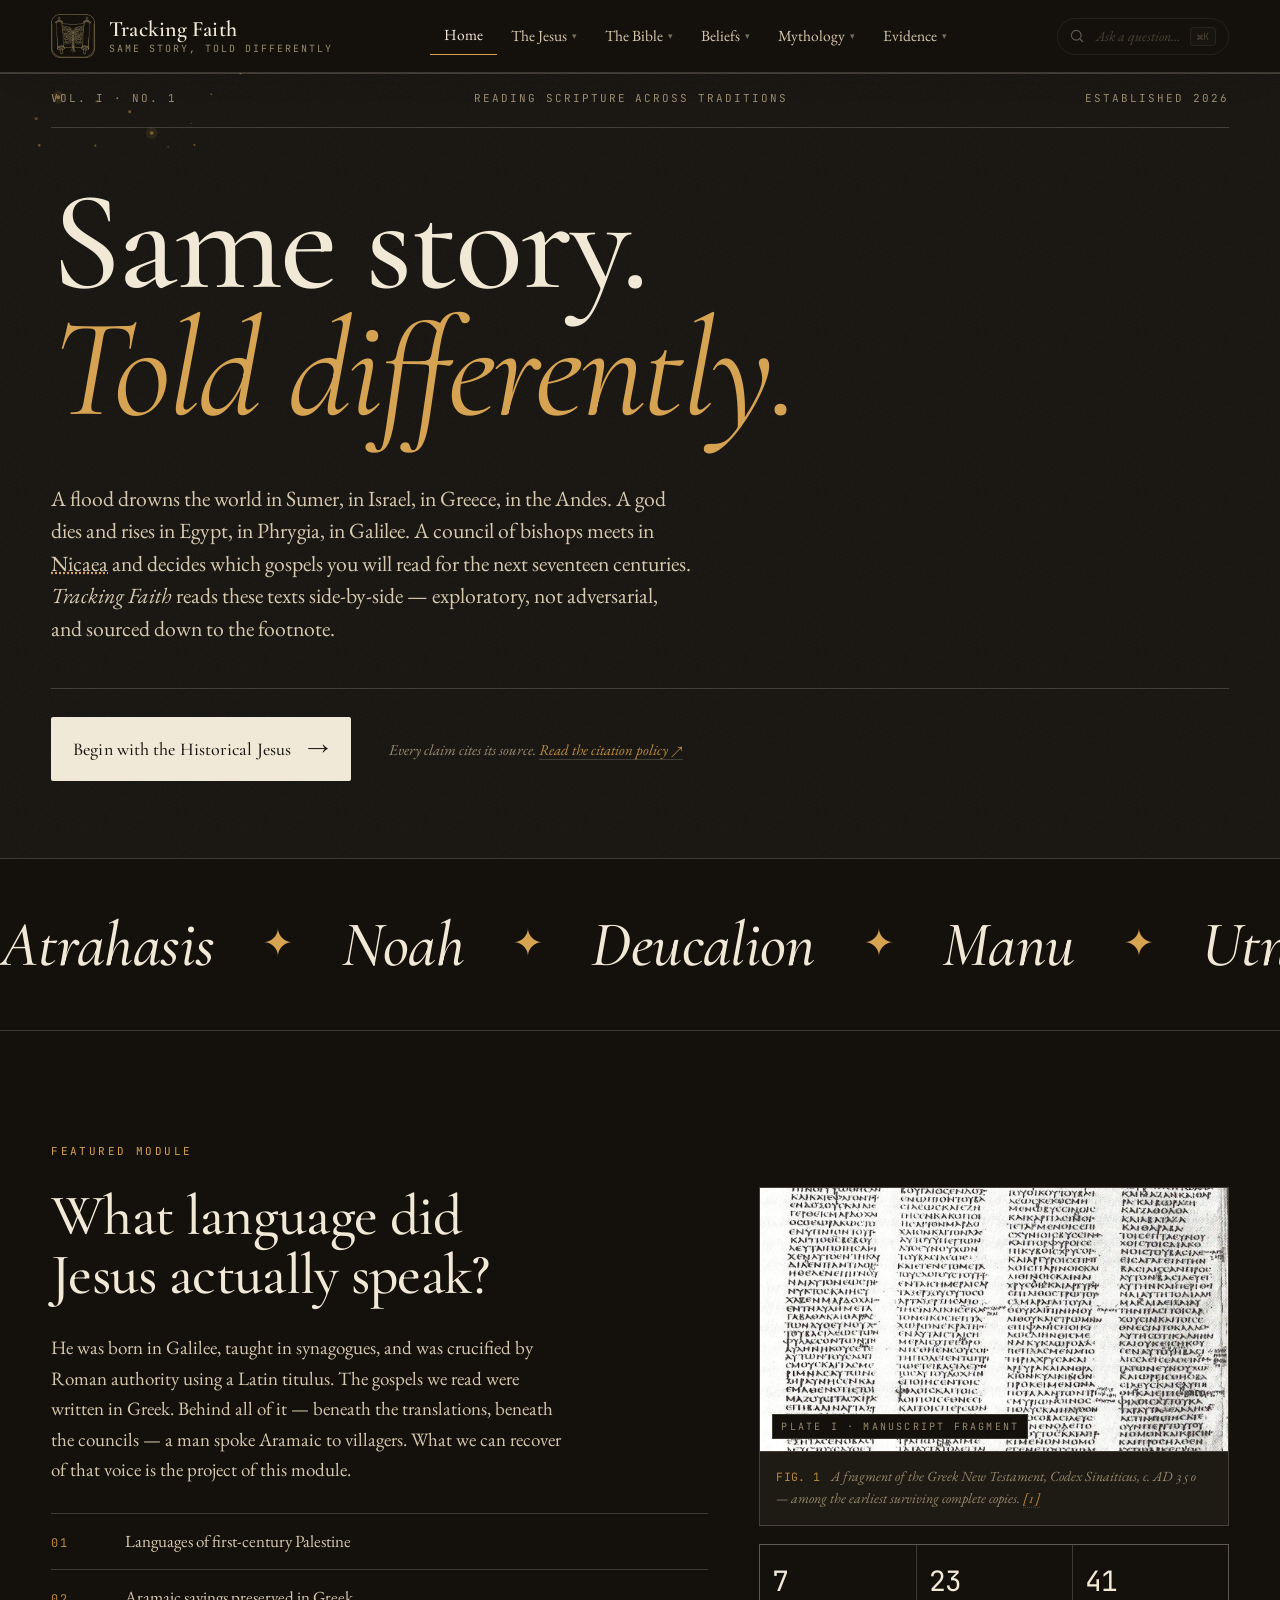
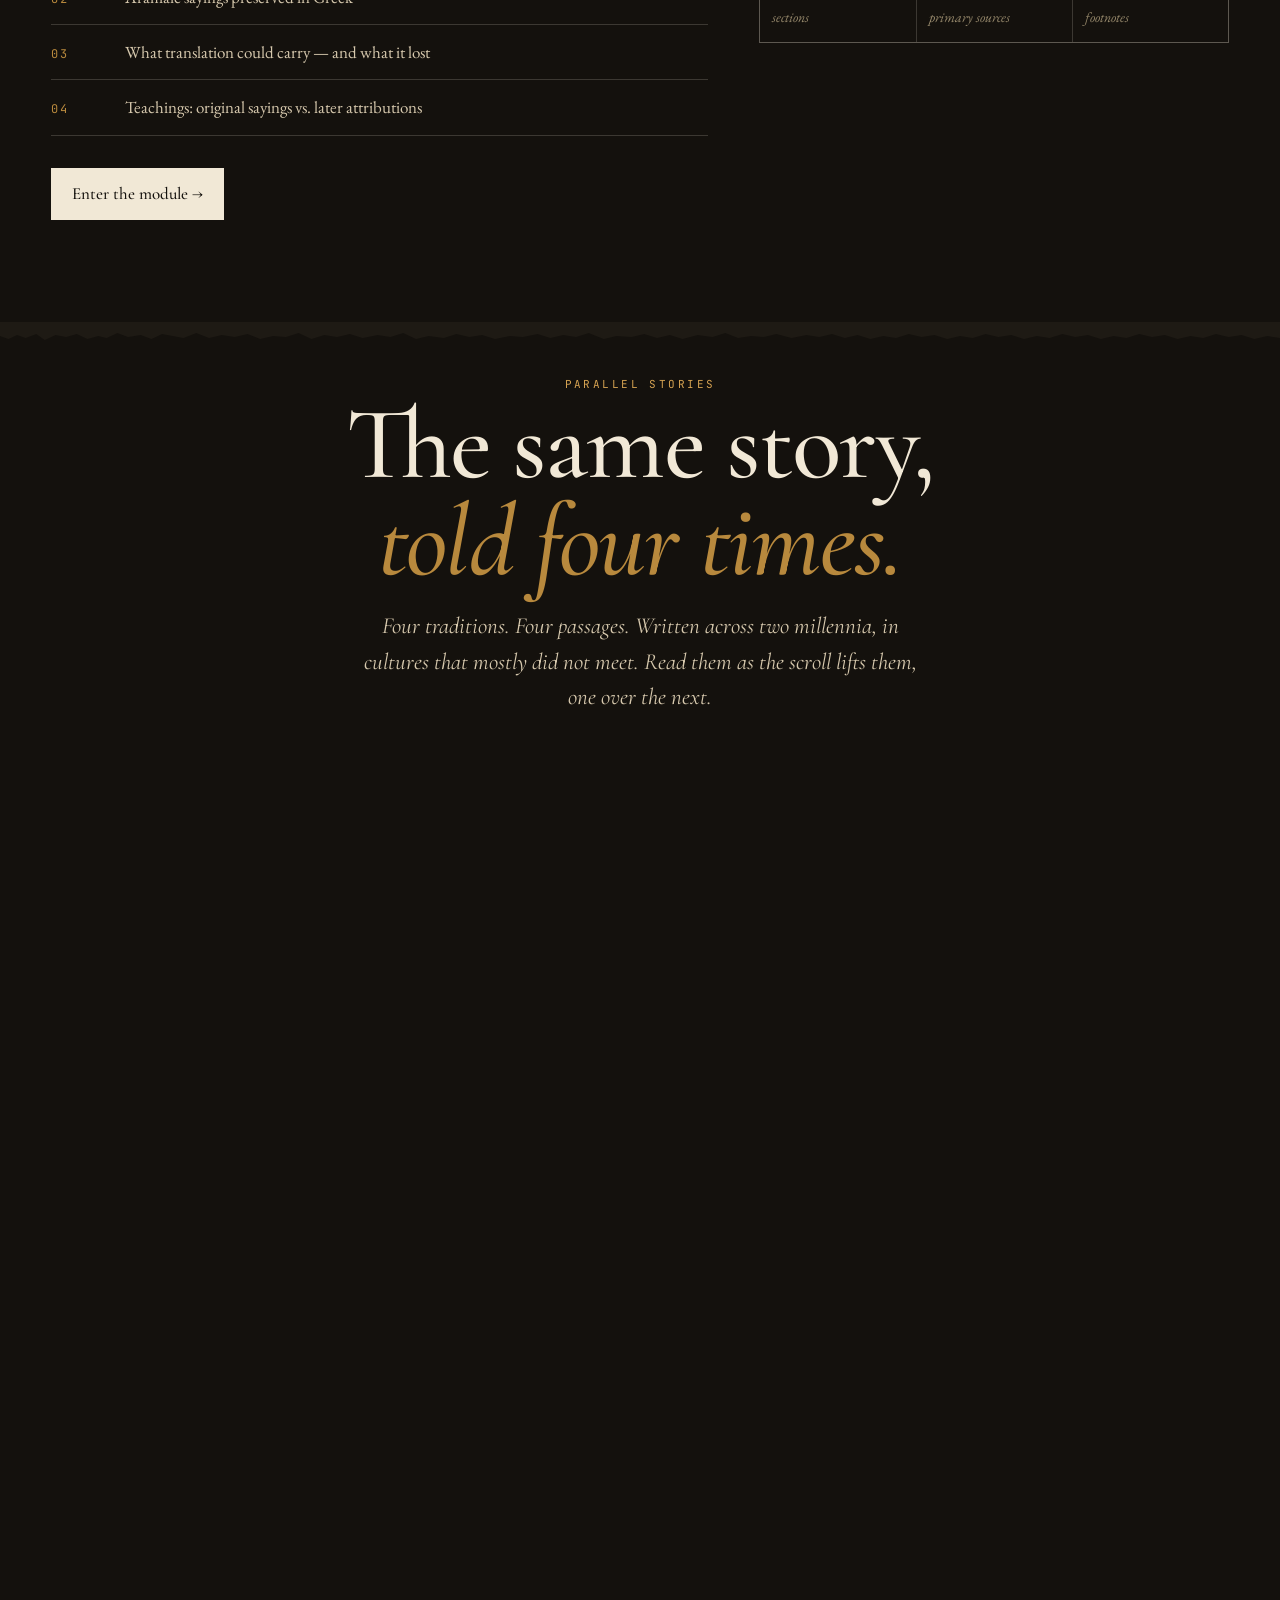
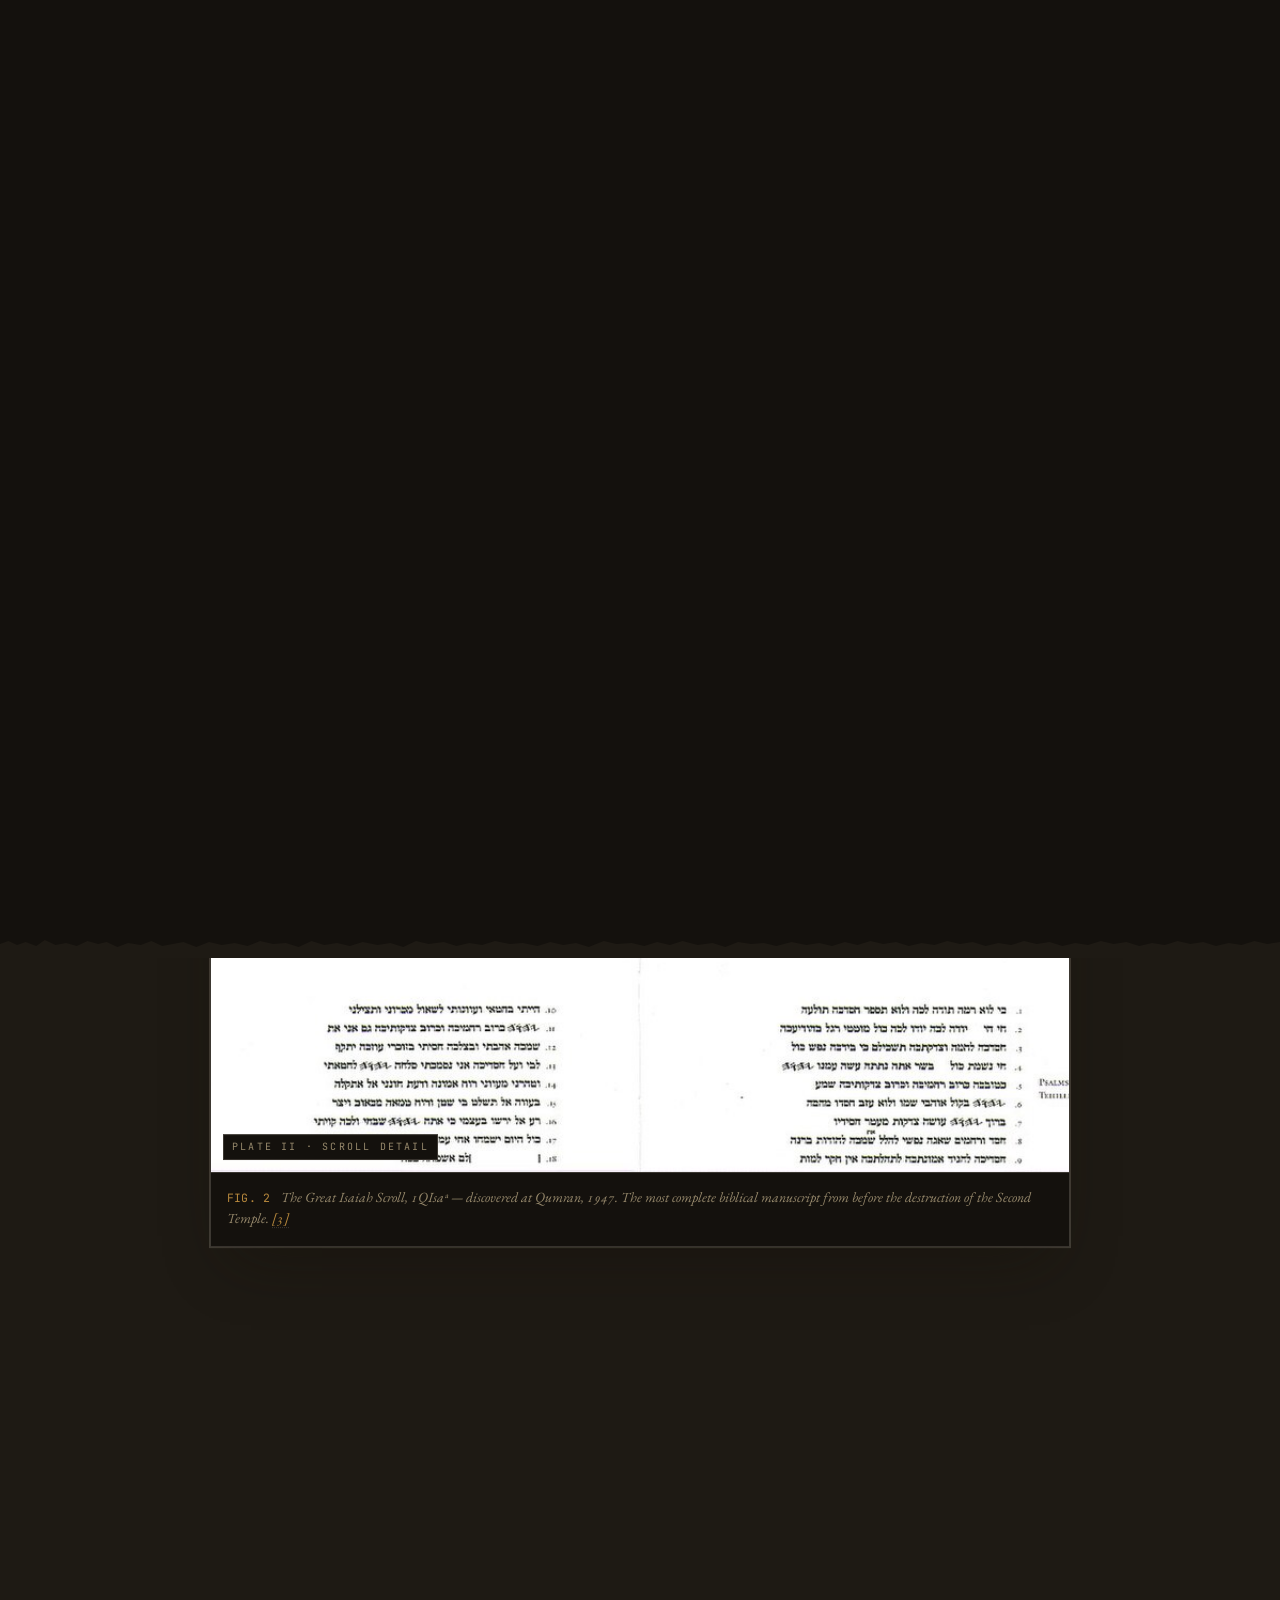
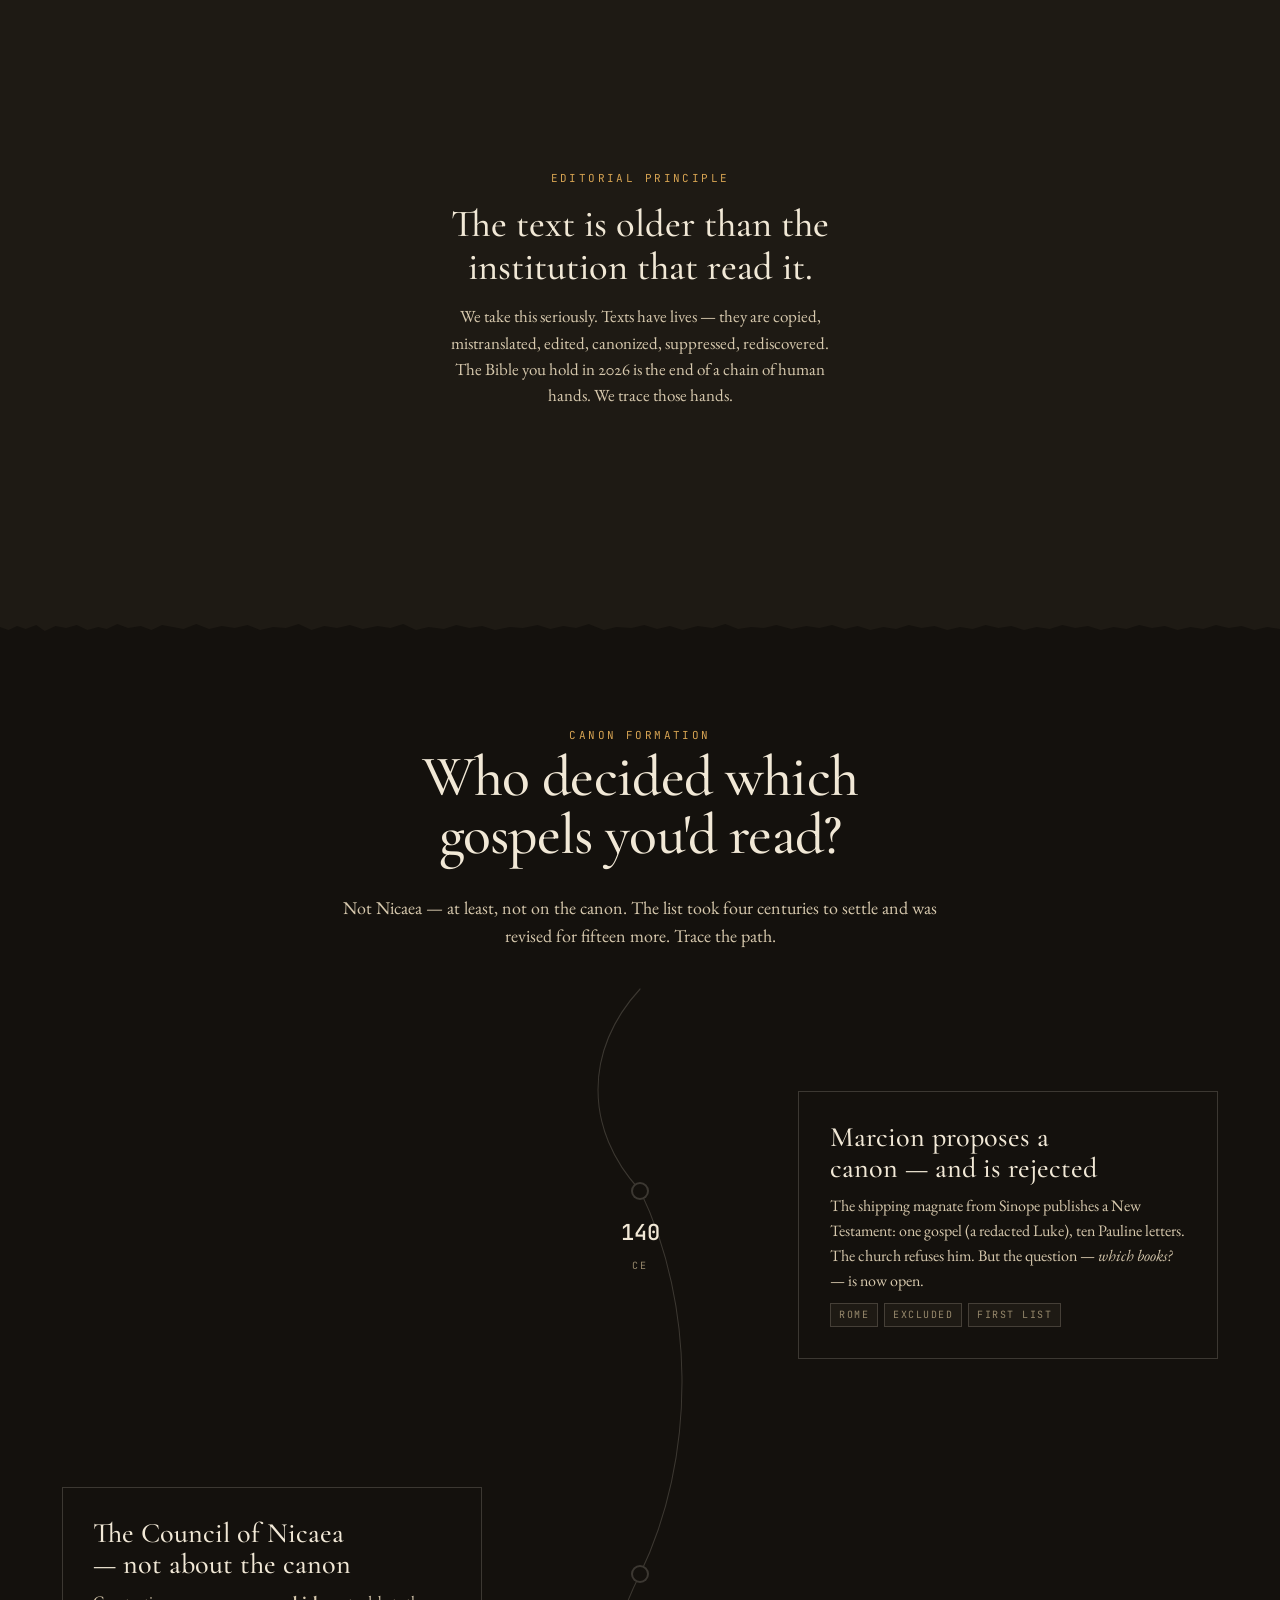
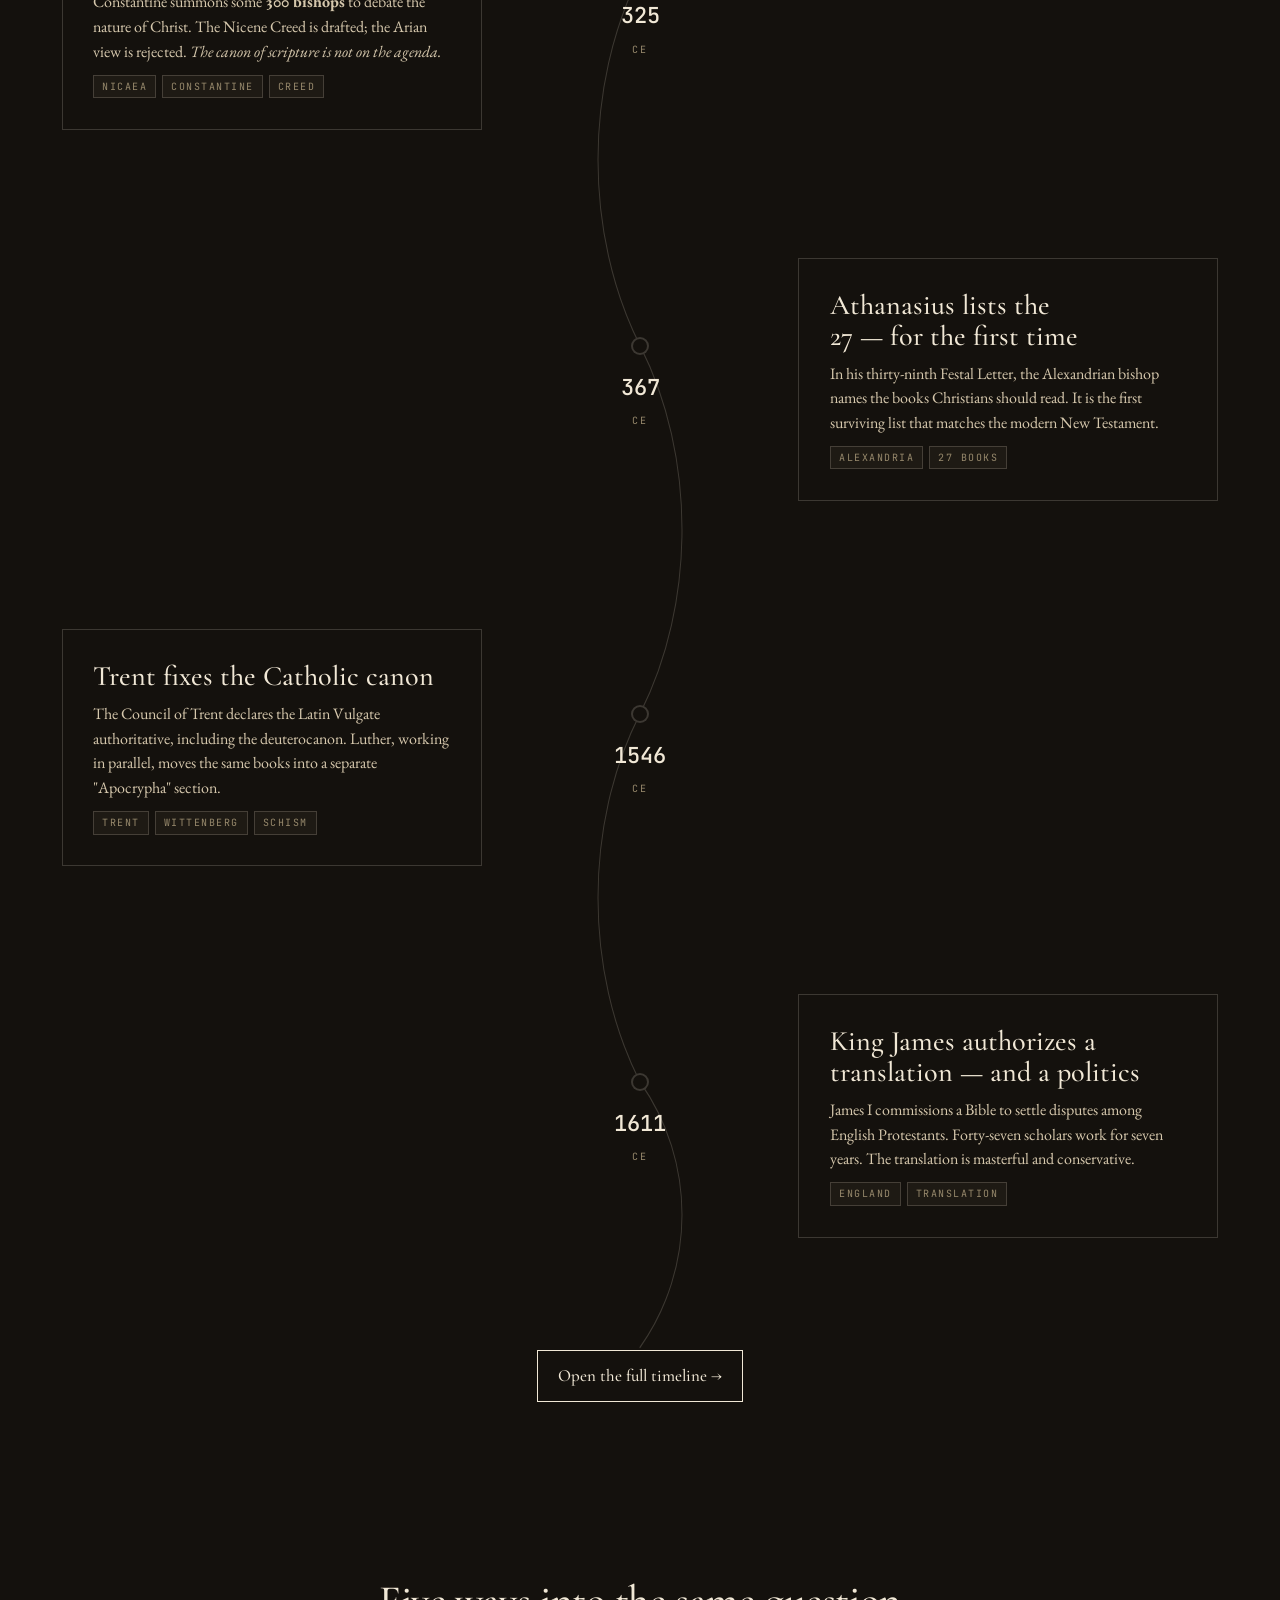
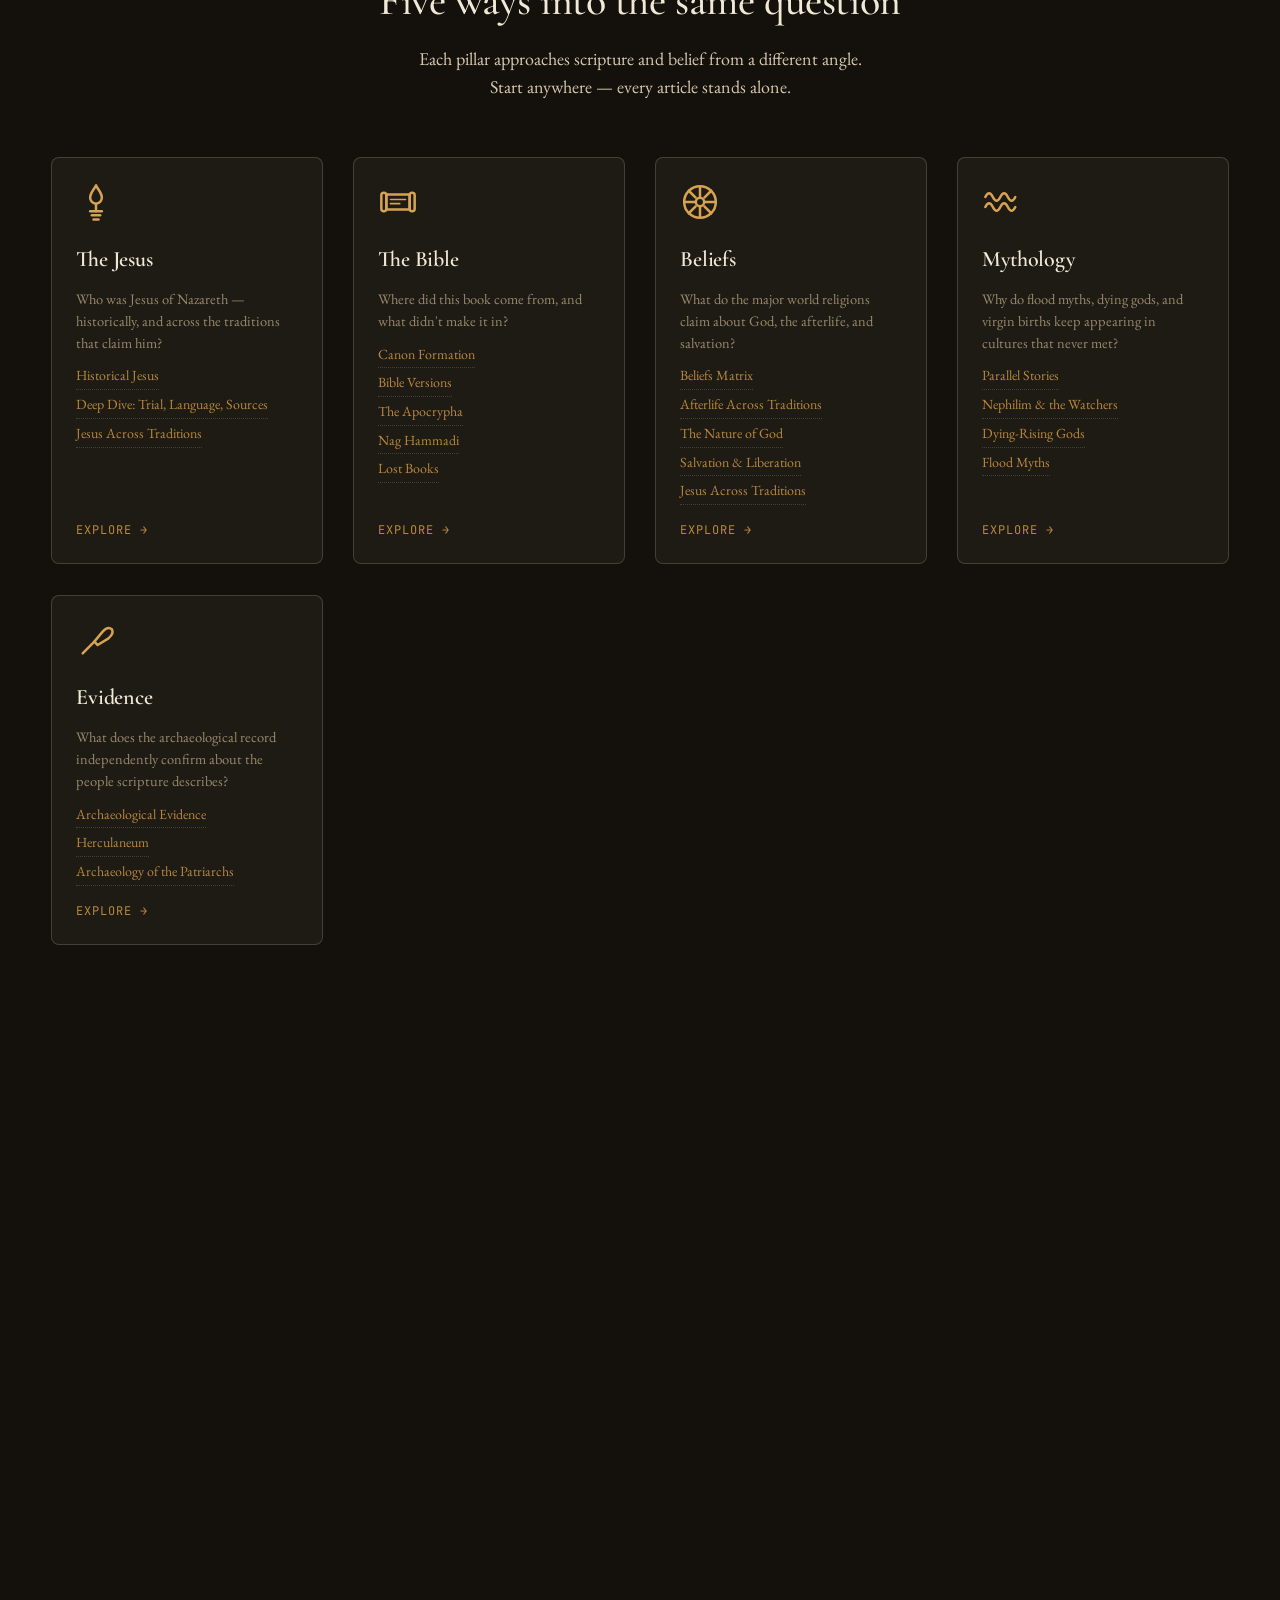
==== commit 03b2e11f: "deploy: b52296bac9310d3357c538b525a7dec5597b5724" ====
--- a/index.html
+++ b/index.html
@@ -439,7 +439,7 @@
     <div class="stack-pin">
       <header class="stack-header">
         <span class="kicker">Parallel&nbsp;Stories</span>
-        <h2 class="stack-title">The same myth,<br/><em>told four times.</em></h2>
+        <h2 class="stack-title">The same story,<br/><em>told four times.</em></h2>
         <p class="stack-subtitle">
           Four traditions. Four passages. Written across two millennia, in cultures that
           mostly did not meet. Read them as the scroll lifts them, one over the next.
--- a/styles.css
+++ b/styles.css
@@ -389,7 +389,7 @@
 /* ============================================================
    HERO
    ============================================================ */
-.hero { padding-top: clamp(40px, 7vw, 96px); padding-bottom: clamp(40px, 6vw, 80px); }
+.hero { padding-top: clamp(40px, 7vw, 96px); padding-bottom: clamp(40px, 6vw, 80px); background: var(--paper); }
 
 .hero__rule {
   display: flex;
@@ -1437,6 +1437,13 @@
   gap: clamp(28px, 4vw, 64px);
 }
 @media (max-width: 800px) { .foot__cols { grid-template-columns: 1fr 1fr; } }
+@media (max-width: 560px) {
+  .foot__cols { grid-template-columns: 1fr; gap: 32px; }
+  .foot__bar { flex-direction: column; align-items: flex-start; gap: 4px; padding-top: 12px; }
+  .foot__sub { flex-wrap: wrap; }
+  .foot__sub input { width: 100%; }
+  .foot__sub button { width: 100%; padding: 10px 16px; }
+}
 .foot__mark { width: 56px; margin-bottom: 16px; }
 .foot__manifesto { font-size: 15px; color: var(--ink-soft); max-width: 36ch; text-wrap: pretty; }
 .foot__list { list-style: none; padding: 0; margin: 12px 0 0; }
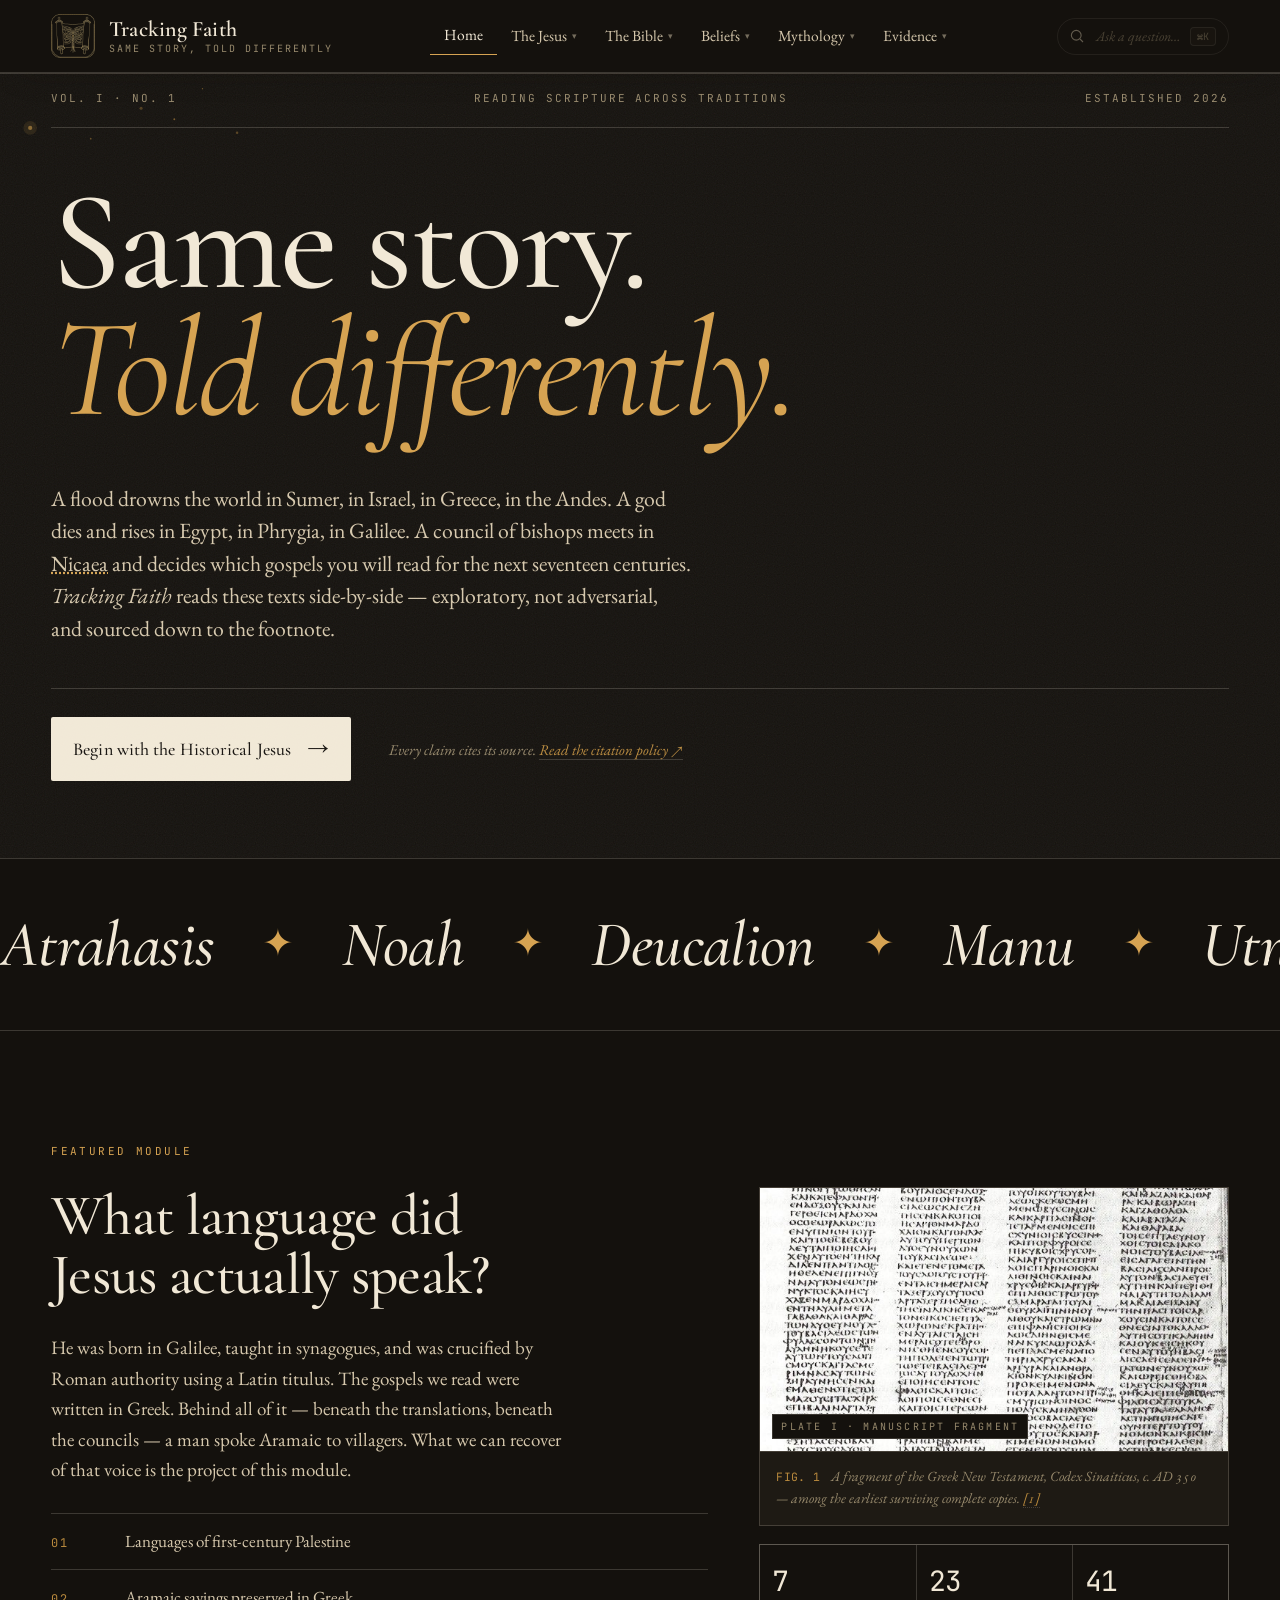
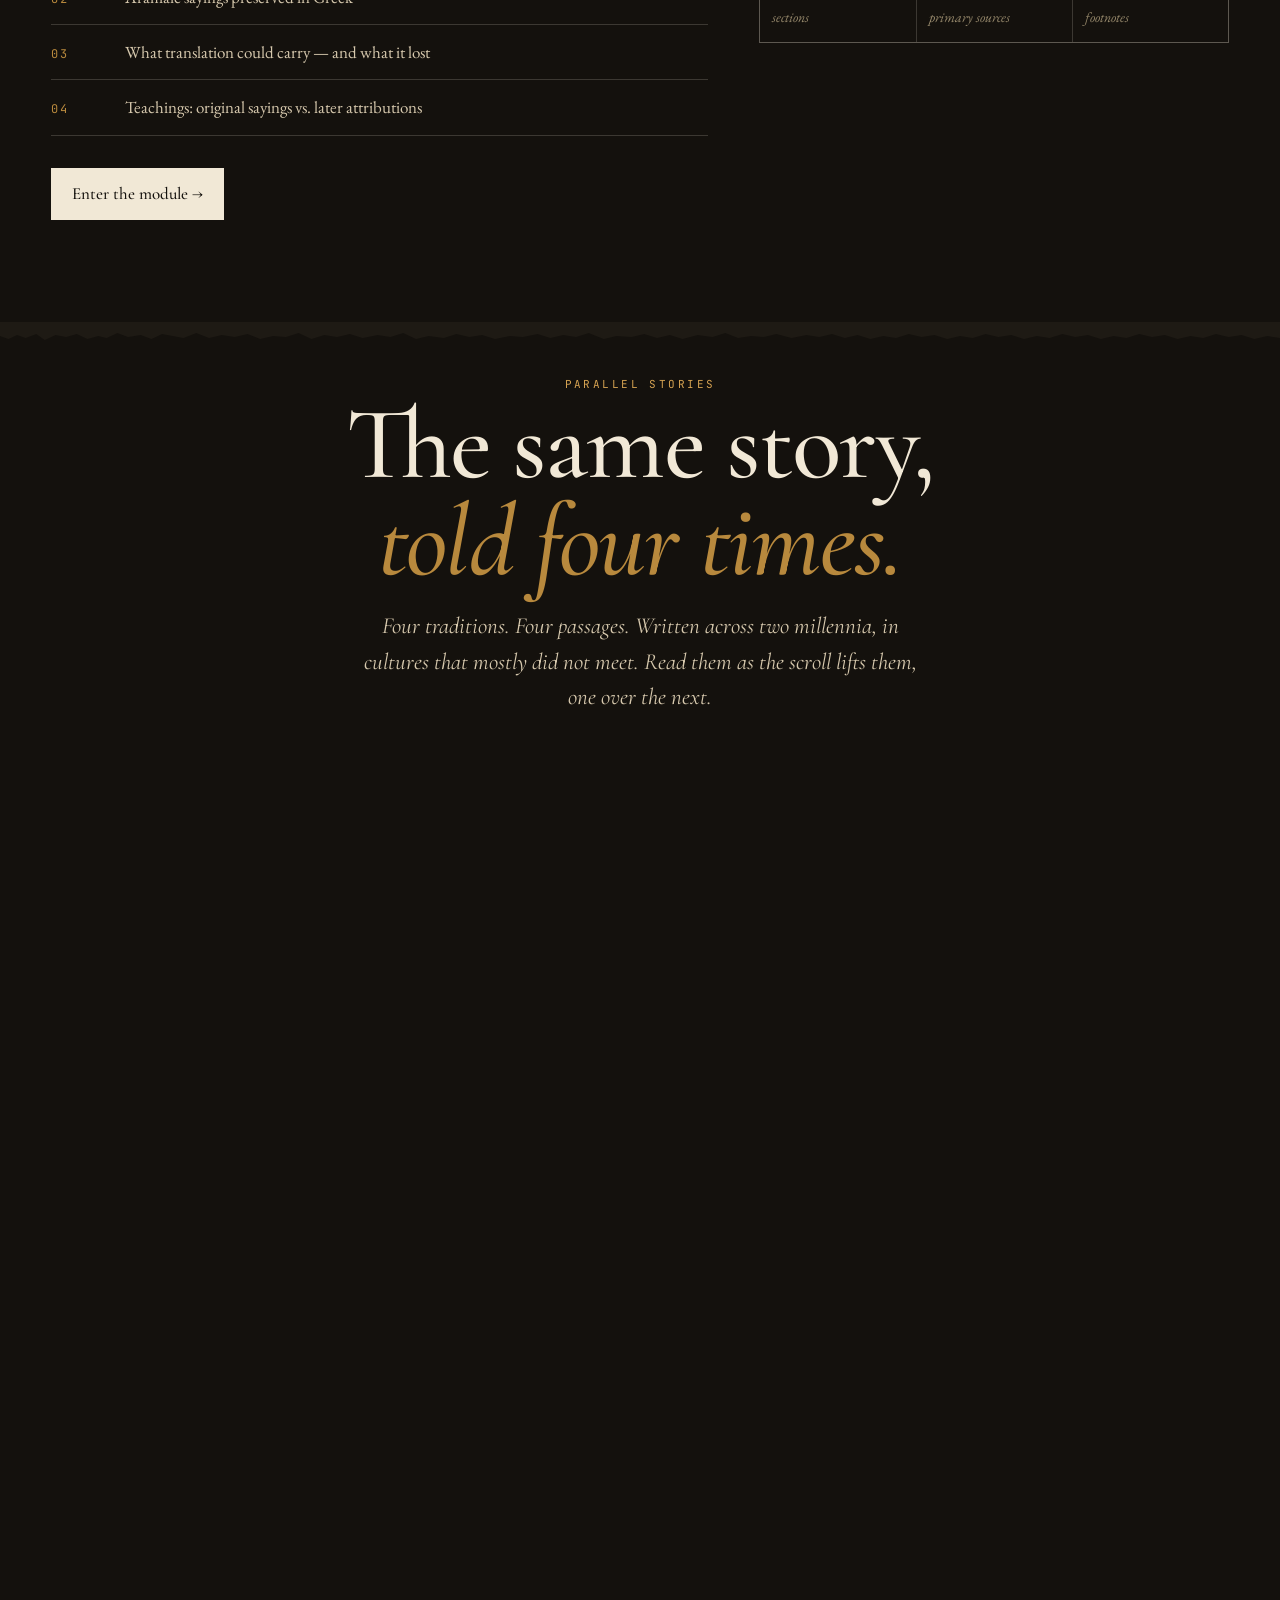
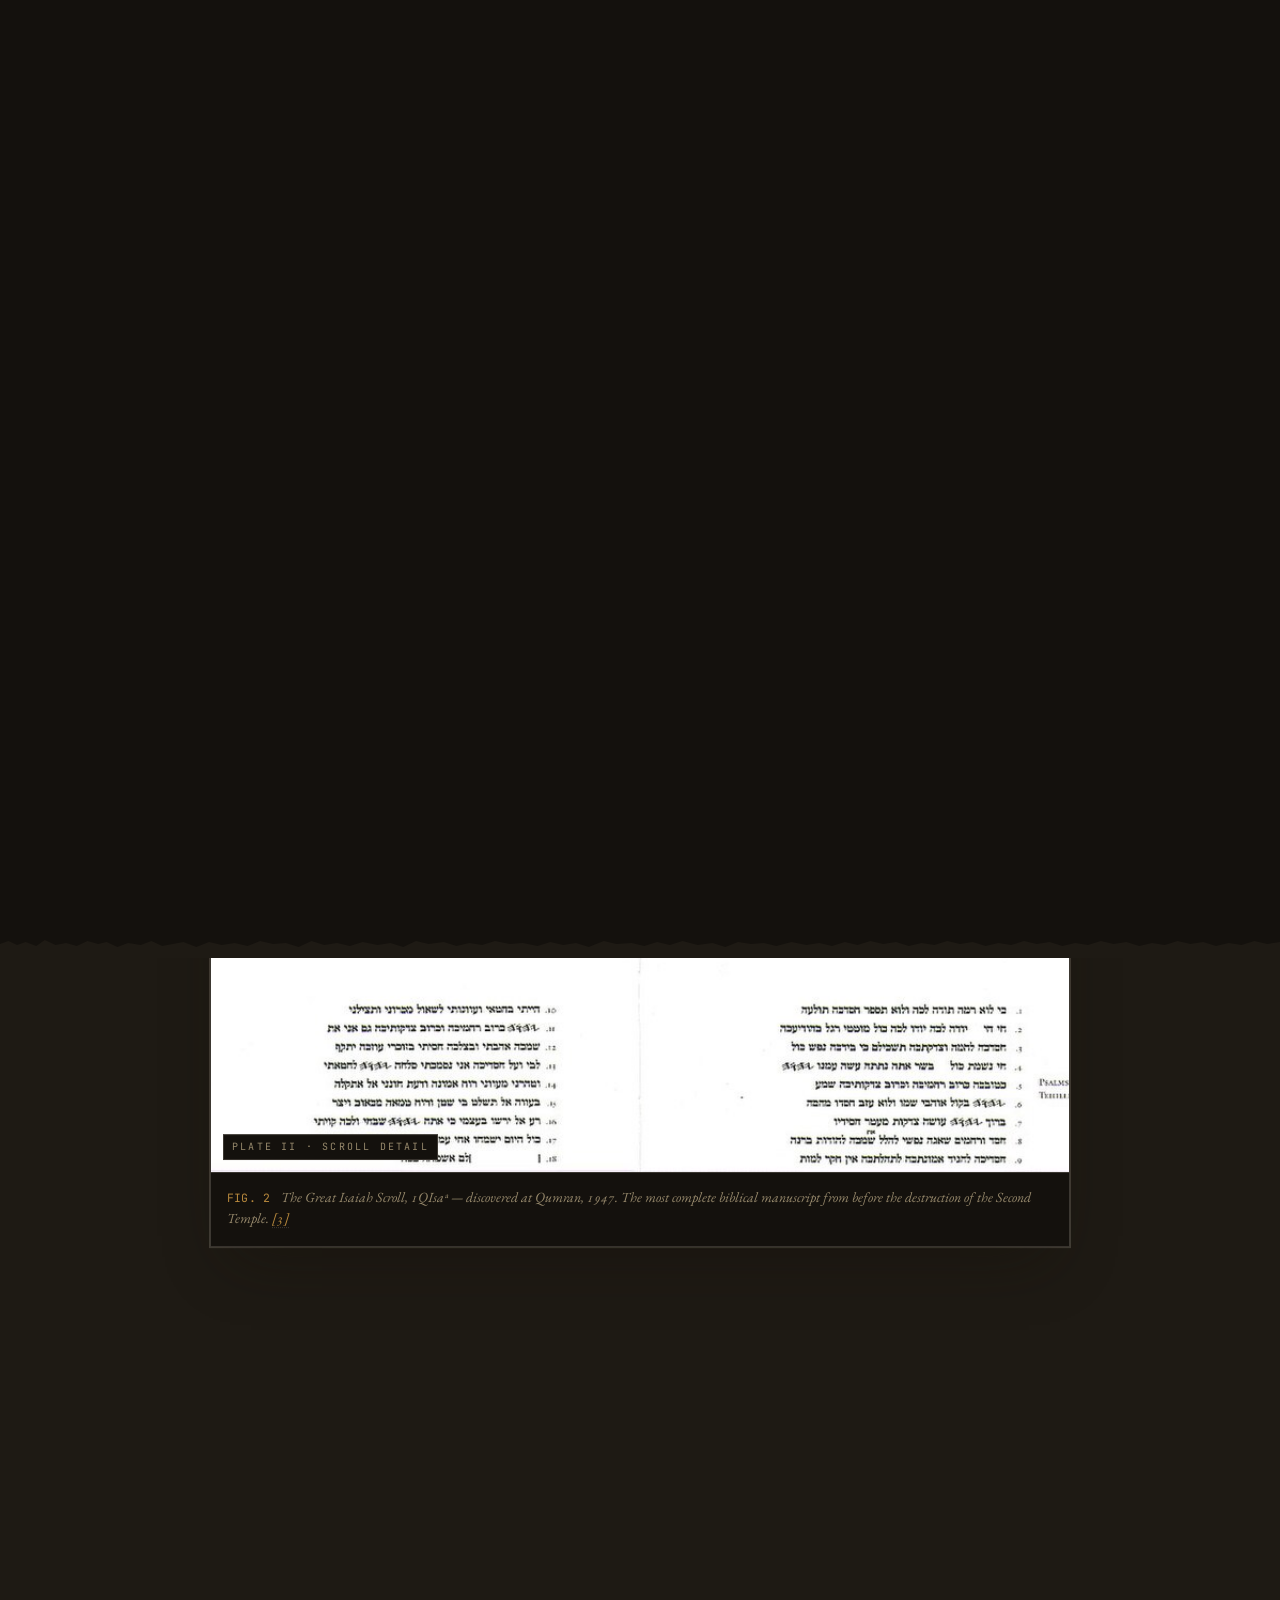
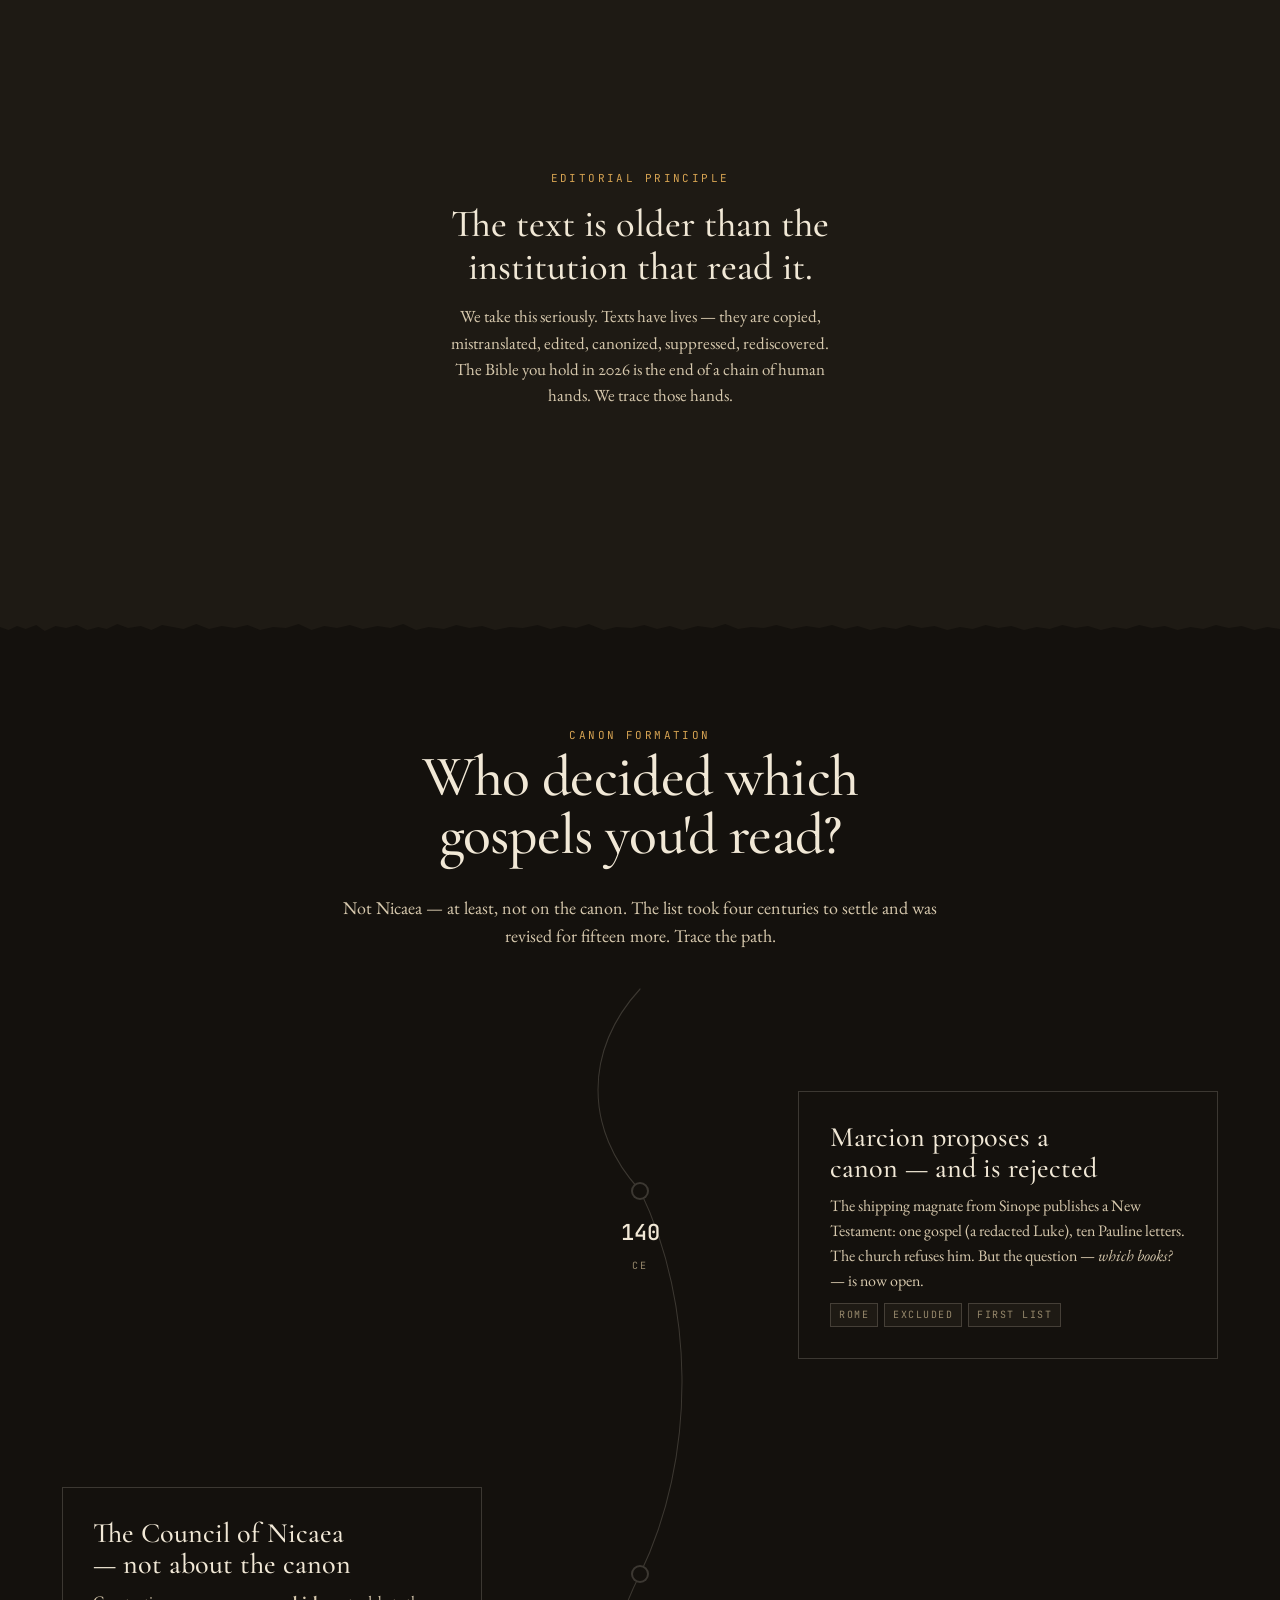
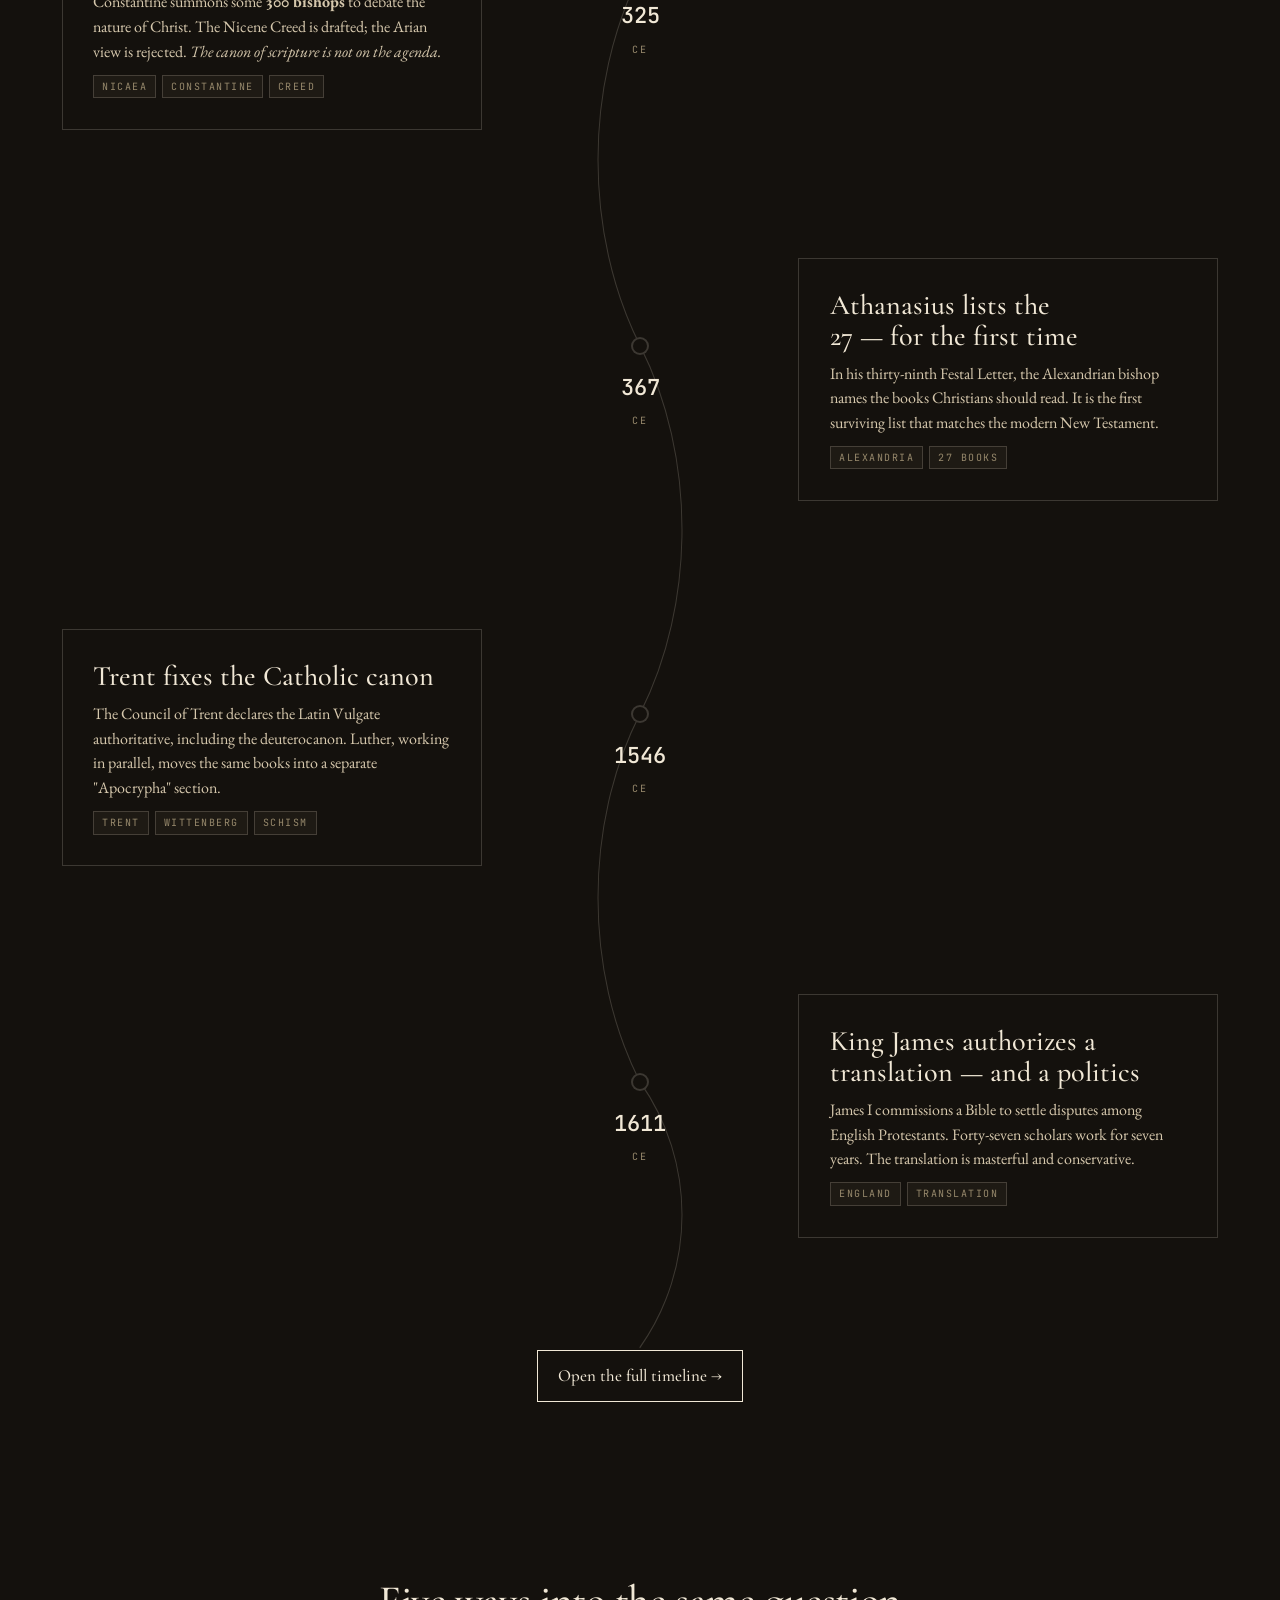
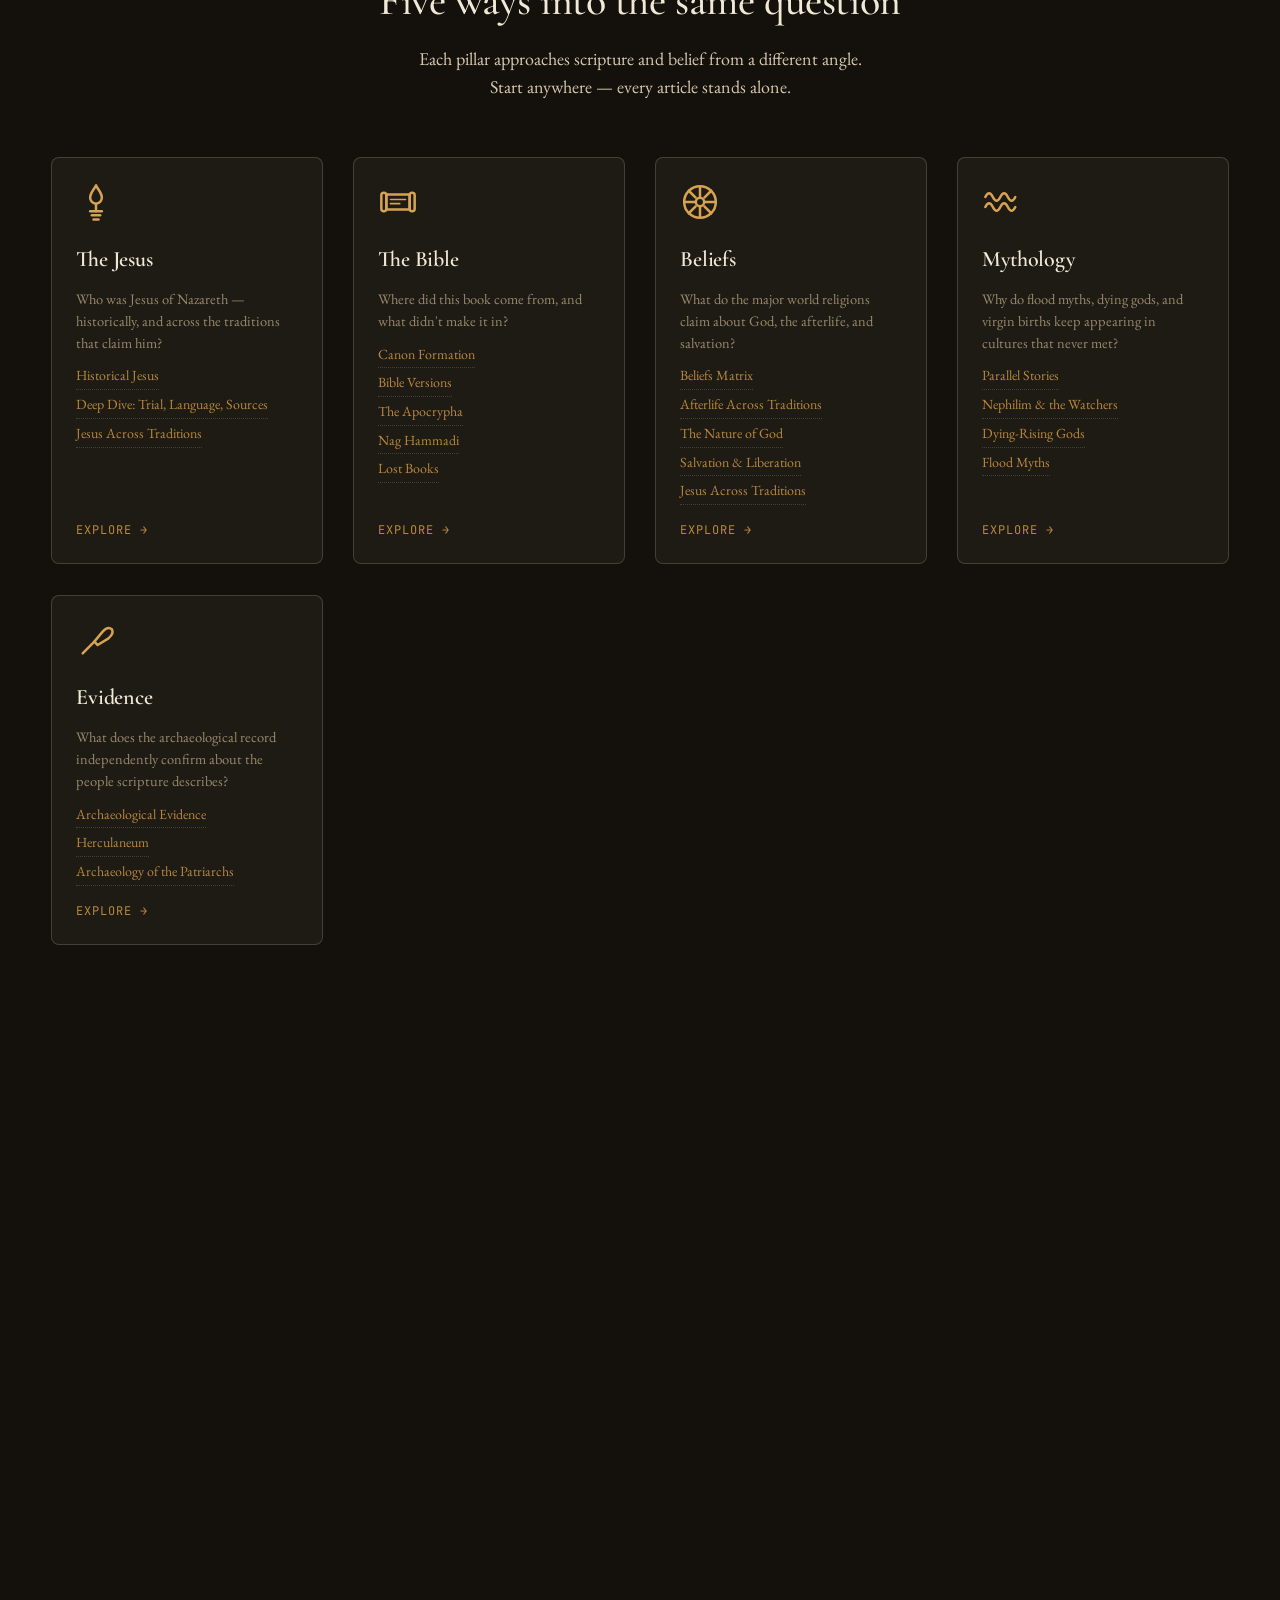
==== commit bb32b426: "deploy: a415d79012083374c665ac85b9010d284256fdd6" ====
--- a/index.html
+++ b/index.html
@@ -3,6 +3,8 @@
 <head>
 <meta charset="utf-8" />
 <meta name="viewport" content="width=device-width,initial-scale=1" />
+<meta name="theme-color" content="#14110d" />
+<style>html,body{background:#14110d;color-scheme:dark light}</style>
 <title>Tracking Faith — same story, told differently</title>
 <link rel="preconnect" href="https://fonts.googleapis.com">
 <link rel="preconnect" href="https://fonts.gstatic.com" crossorigin>
--- a/styles.css
+++ b/styles.css
@@ -1436,13 +1436,26 @@
   grid-template-columns: 2fr 1fr 1.4fr;
   gap: clamp(28px, 4vw, 64px);
 }
-@media (max-width: 800px) { .foot__cols { grid-template-columns: 1fr 1fr; } }
+@media (max-width: 800px) {
+  .foot {
+    padding-top: 10px;
+    padding-bottom: 8px;
+  }
+  .foot__cols {
+    grid-template-columns: 1fr 1.5fr;
+    gap: 12px 16px;
+  }
+  /* Stay close spans both columns so its form never overflows into the editor column */
+  .foot__cols > div:nth-child(3) { grid-column: 1 / -1; }
+  .foot__privacy { margin-bottom: 0; }
+}
 @media (max-width: 560px) {
-  .foot__cols { grid-template-columns: 1fr; gap: 32px; }
-  .foot__bar { flex-direction: column; align-items: flex-start; gap: 4px; padding-top: 12px; }
-  .foot__sub { flex-wrap: wrap; }
-  .foot__sub input { width: 100%; }
-  .foot__sub button { width: 100%; padding: 10px 16px; }
+  .foot__mark { display: none; }
+  /* TF text column wider, editorial column narrower (links are short + right-aligned) */
+  .foot__cols { grid-template-columns: 1.5fr 1fr; }
+  .foot__cols > div:nth-child(2) { text-align: right; }
+  .foot__manifesto { font-size: 13px; margin-top: 0; margin-bottom: 0; }
+  .foot__list li { font-size: 13px; padding: 4px 0; }
 }
 .foot__mark { width: 56px; margin-bottom: 16px; }
 .foot__manifesto { font-size: 15px; color: var(--ink-soft); max-width: 36ch; text-wrap: pretty; }
@@ -1485,6 +1498,24 @@
   color: var(--ink-mute);
   flex-wrap: wrap; gap: 12px;
 }
+@media (max-width: 800px) {
+  .foot__bar { margin: 12px auto 0; padding-top: 8px; font-size: 9px; letter-spacing: .08em; gap: 6px; }
+}
+@media (max-width: 560px) {
+  /* Row 1: © 2026 full-width. Row 2: "Made for…" left · "Dev × Ras3uCat" right */
+  .foot__bar {
+    display: grid;
+    grid-template-columns: 1fr auto;
+    gap: 2px 8px;
+    margin-top: 10px;
+    padding-top: 6px;
+  }
+  .foot__bar > span:first-child { grid-column: 1 / -1; grid-row: 1; }
+  .foot__bar > span:last-child  { grid-column: 1;      grid-row: 2; }
+  .foot__bar > a                { grid-column: 2;      grid-row: 2; }
+  .foot__sub input  { padding-top: 6px; padding-bottom: 6px; }
+  .foot__sub button { padding-top: 6px; padding-bottom: 6px; }
+}
 
 /* ============================================================
    BELIEFS MATRIX (Feature 121)
--- a/styles-effects.css
+++ b/styles-effects.css
@@ -41,6 +41,7 @@
   inset: 0;
   z-index: -1;
   pointer-events: none;
+  background: var(--paper);
 }
 .hero__title {
   position: relative;
@@ -77,6 +78,7 @@
   background-image: url("data:image/svg+xml;utf8,<svg xmlns='http://www.w3.org/2000/svg' width='160' height='160'><filter id='n'><feTurbulence type='fractalNoise' baseFrequency='0.9' numOctaves='2' stitchTiles='stitch'/></filter><rect width='100%25' height='100%25' filter='url(%23n)'/></svg>");
 }
 html[data-palette="ink"] .hero__static { mix-blend-mode: screen; opacity: .07; }
+@media (max-width: 800px) { .hero__static { display: none; } }
 
 /* ============================================================
    TORN MANUSCRIPT EDGES between sections
@@ -629,6 +631,16 @@
   color: var(--ink-mute);
   font-size: 15px;
 }
+@media (max-width: 560px) {
+  .foot__frame { inset: 2px 6px; }
+  .foot-manifesto {
+    align-items: flex-end;
+    padding: clamp(14px, 3vh, 28px) var(--gutter) clamp(18px, 2.5vh, 28px);
+  }
+  .foot-manifesto__inner .kicker { margin-bottom: 10px; }
+  .foot-manifesto__body { font-size: clamp(15px, 4vw, 20px); margin-bottom: 10px; }
+  .foot-manifesto__sig  { font-size: 13px; }
+}
 
 /* ============================================================
    ARAMAIC TABLE — row stagger when parent section reveals
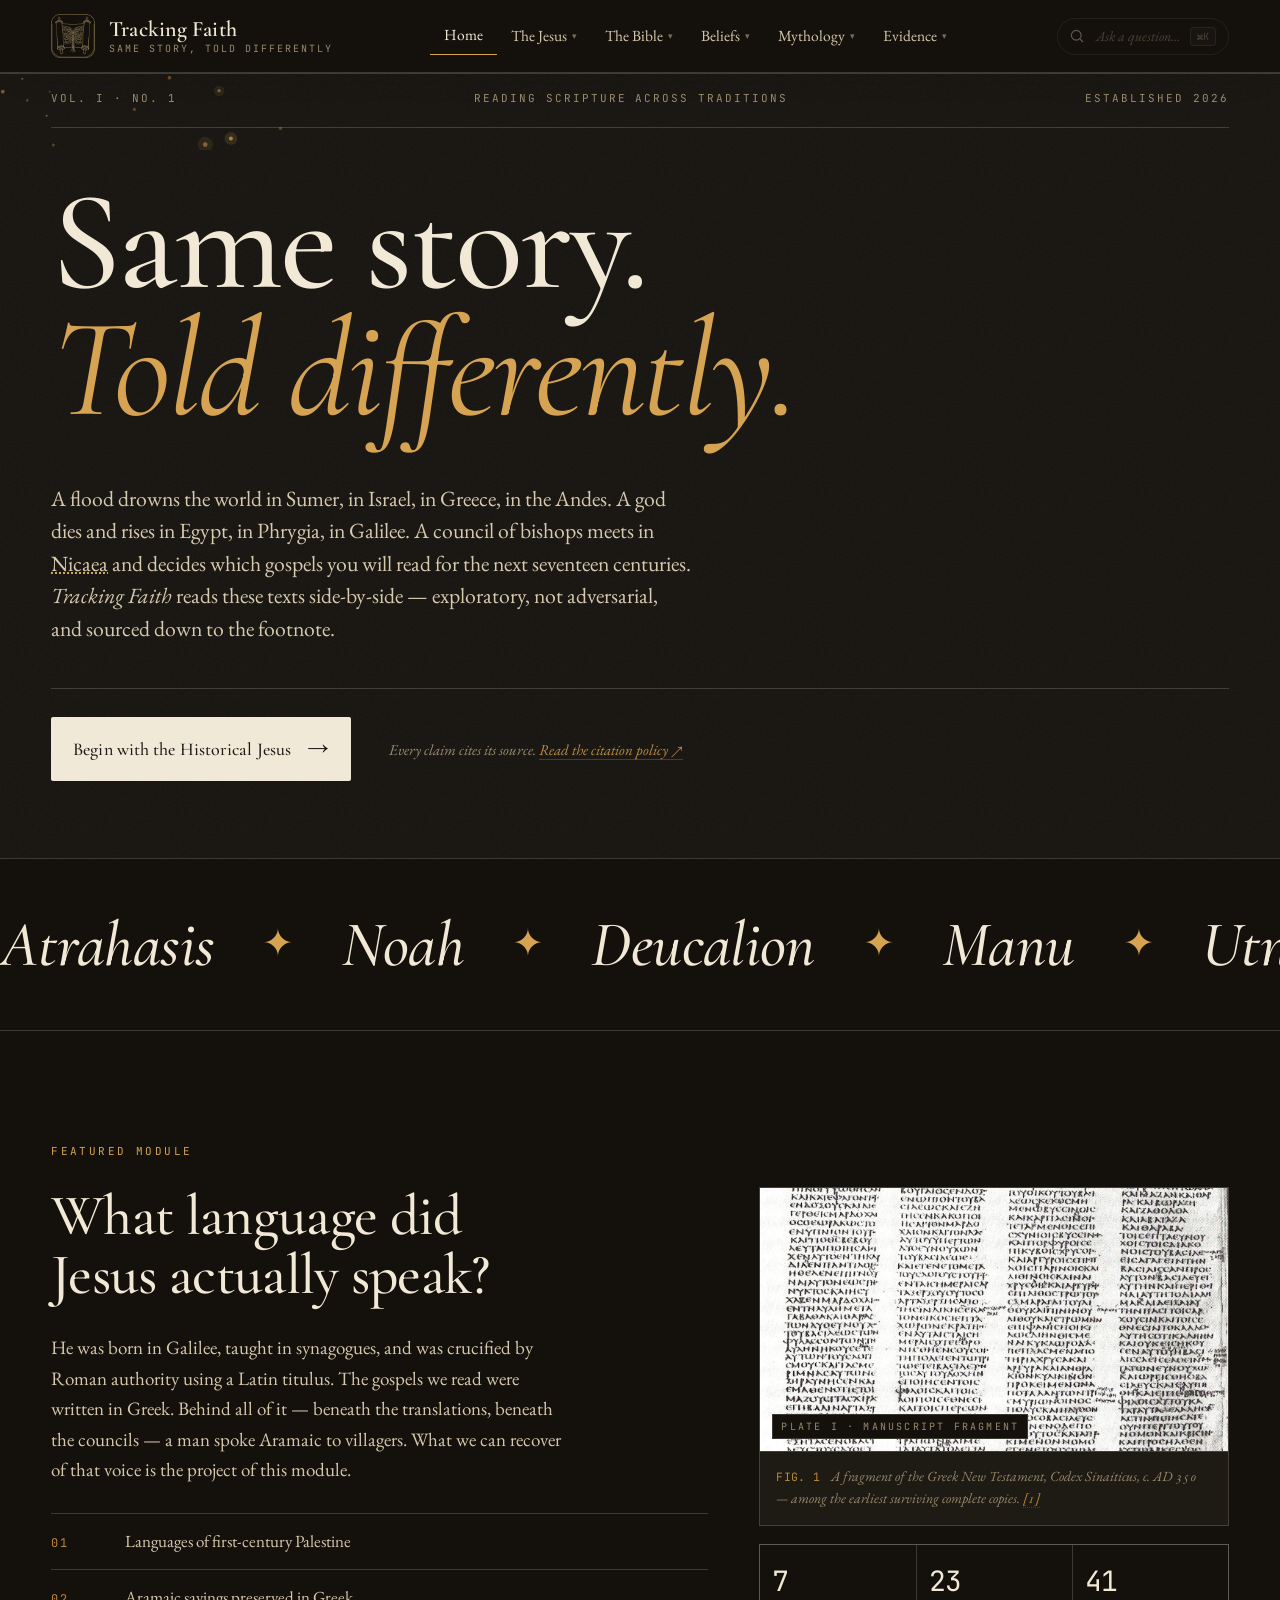
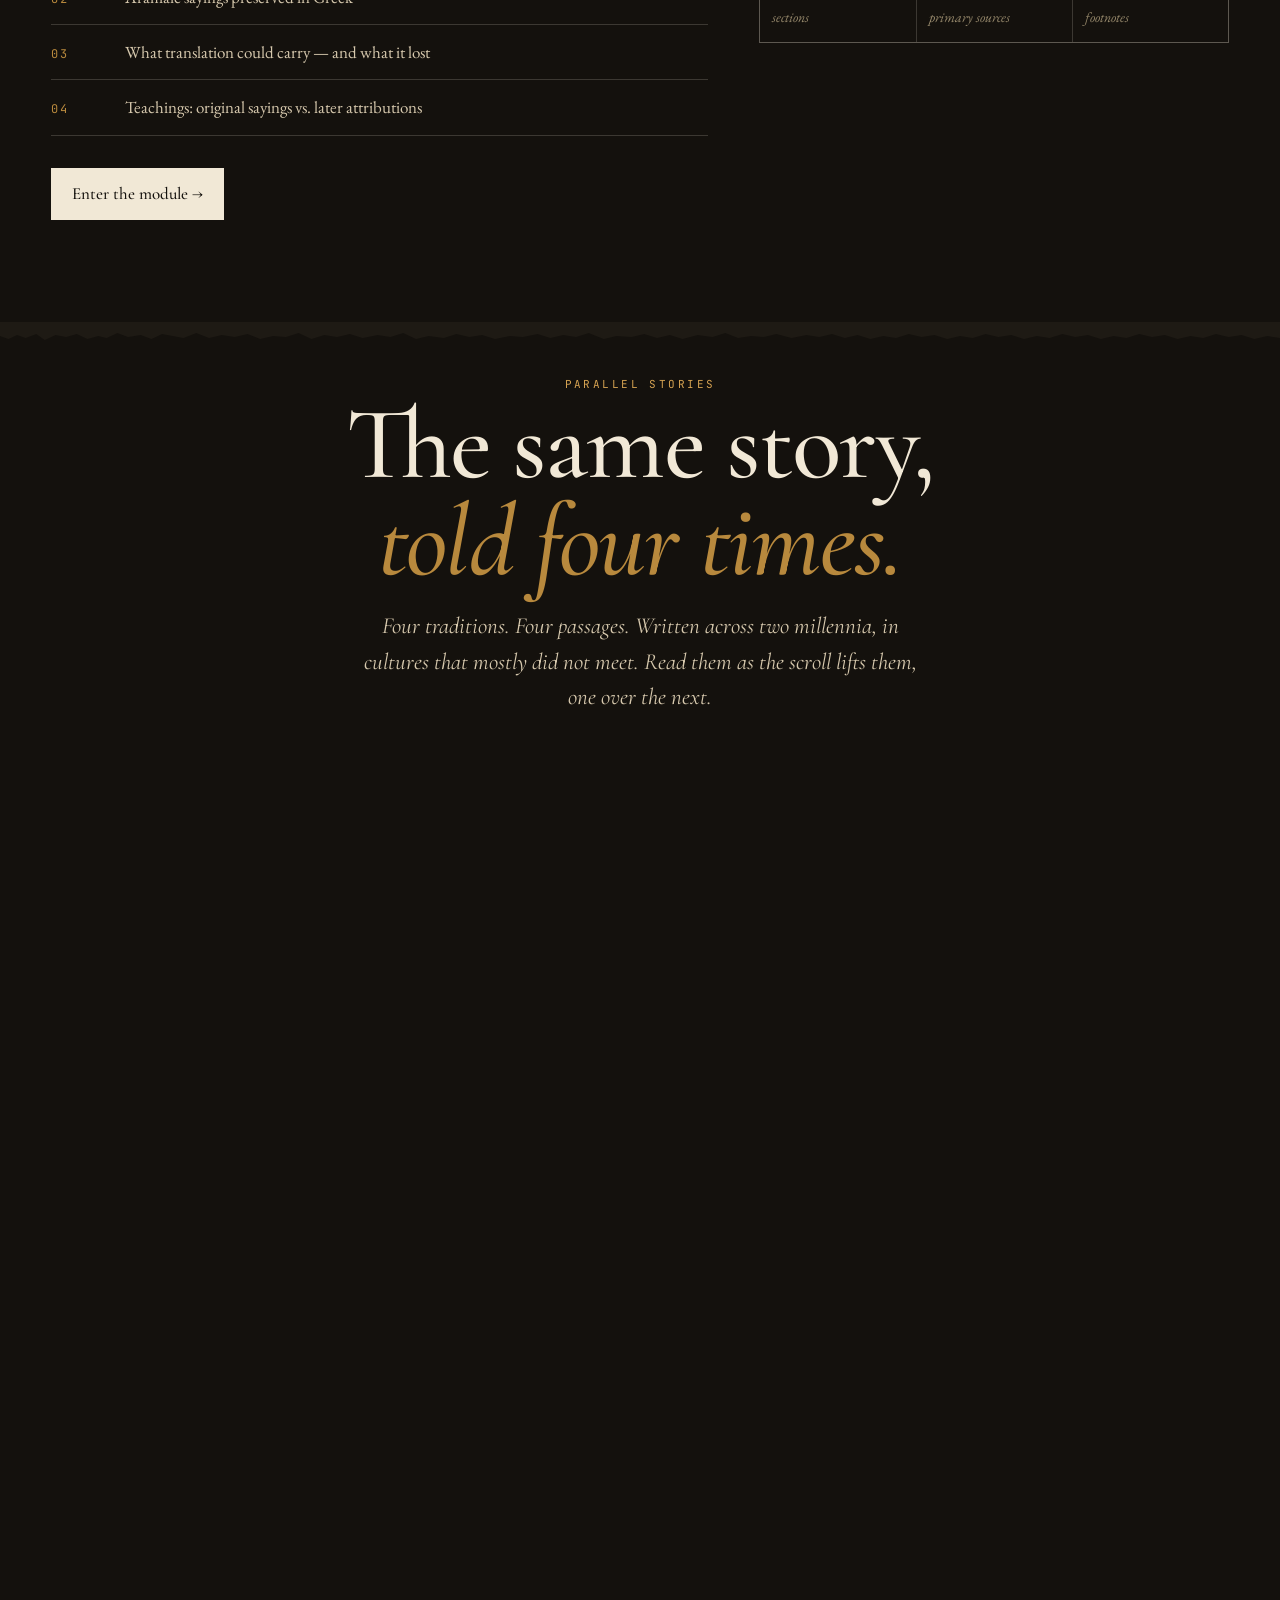
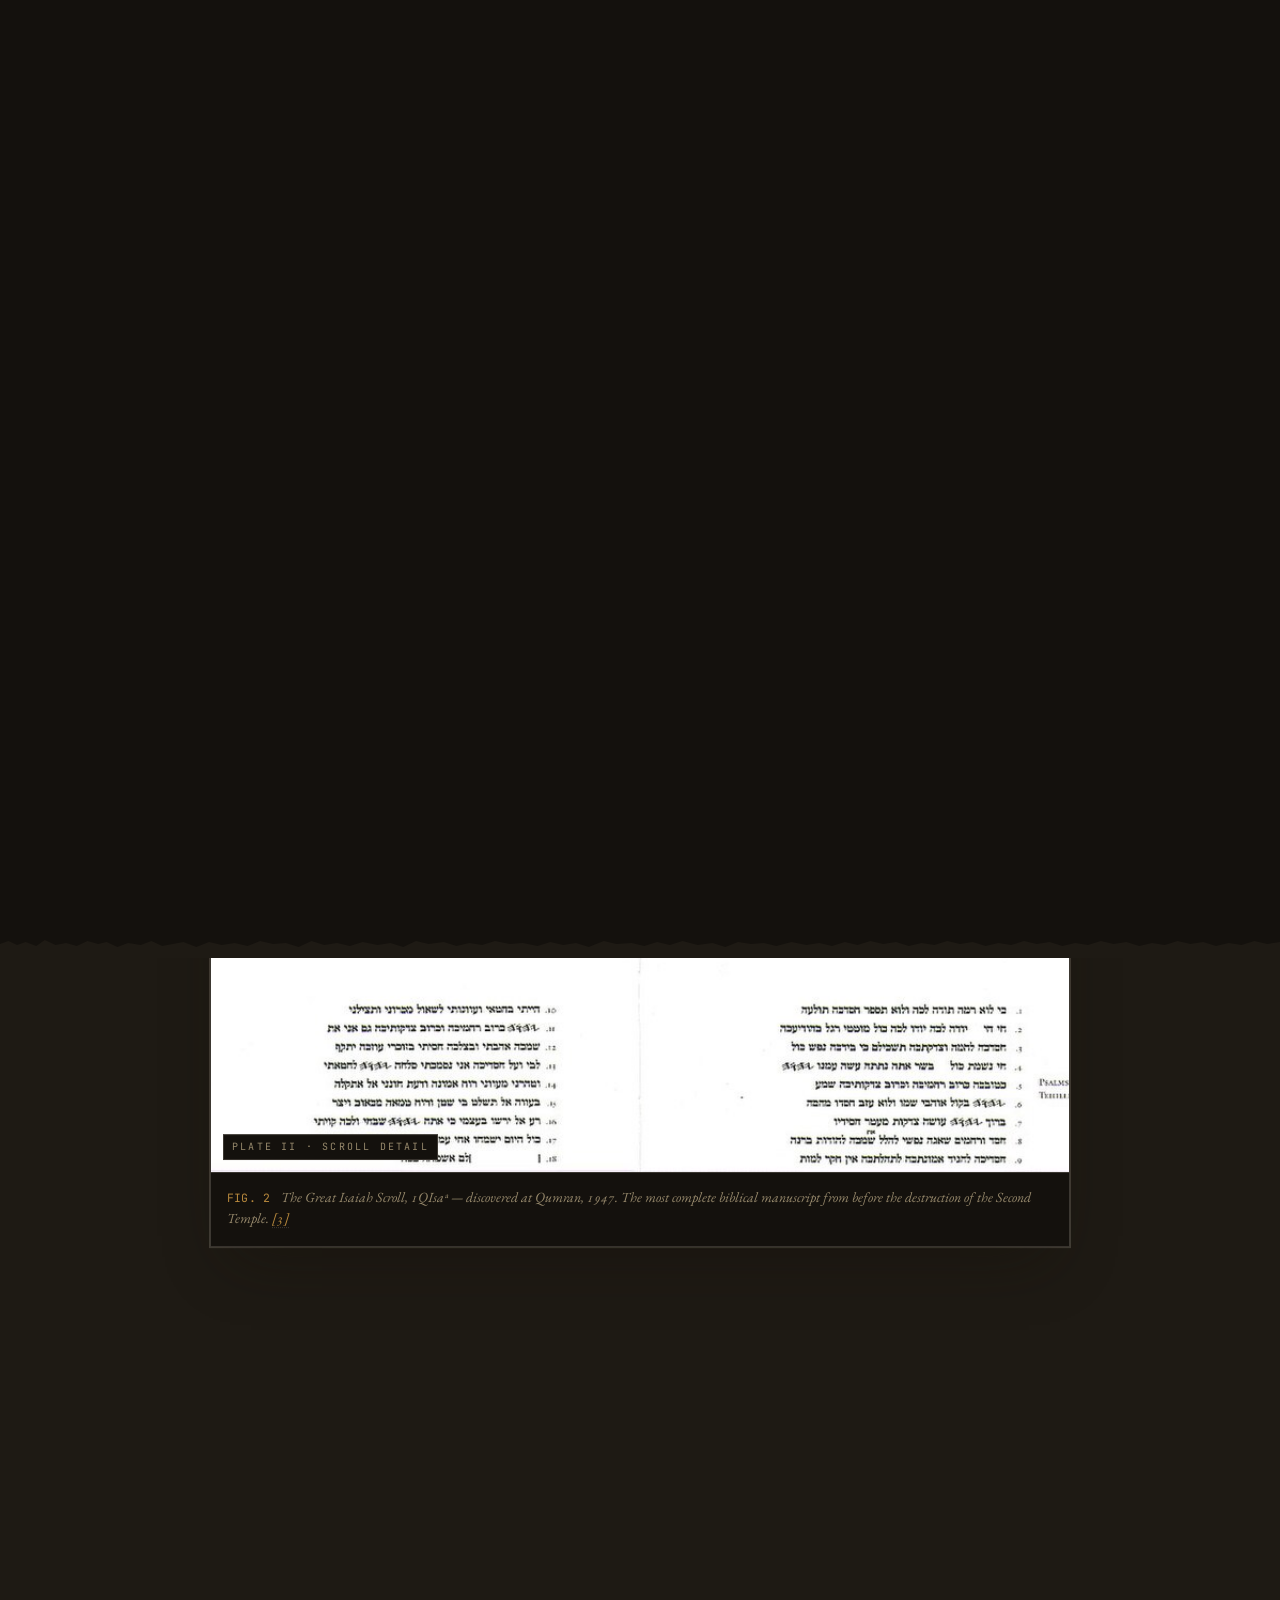
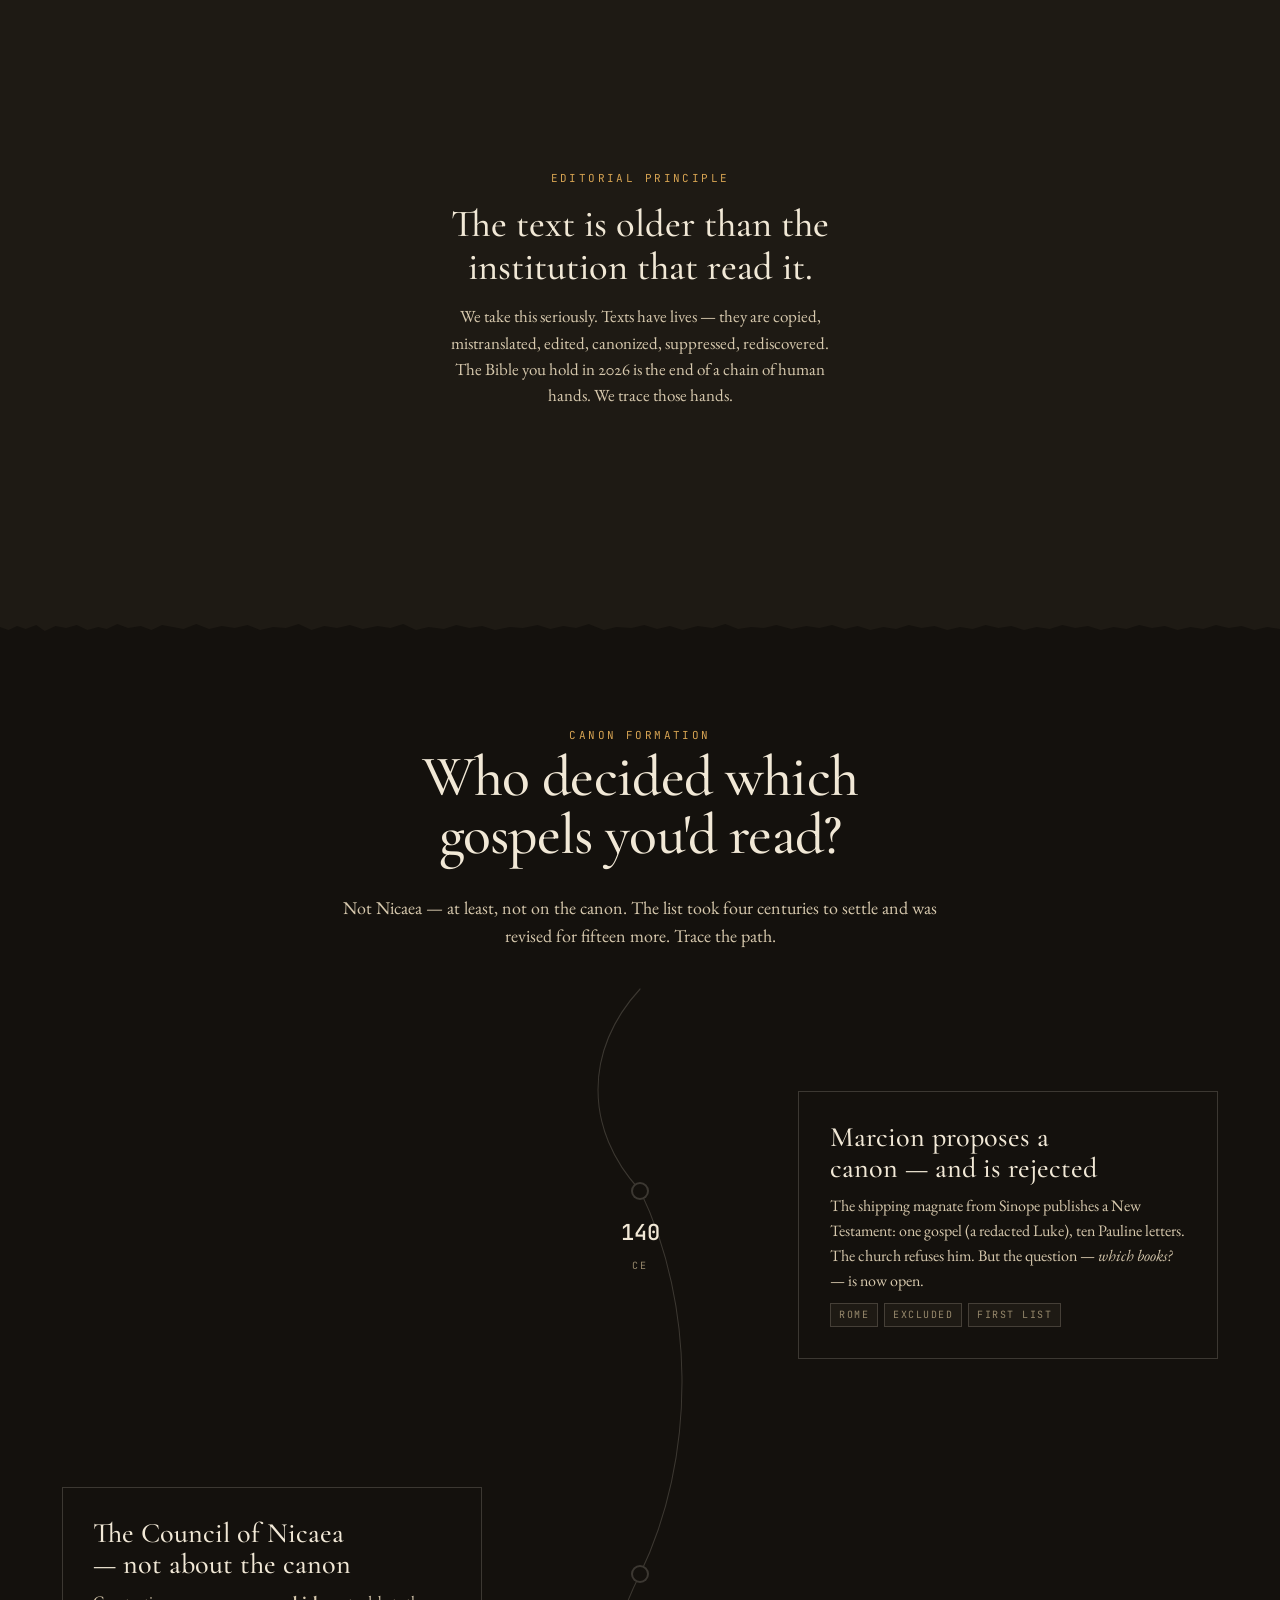
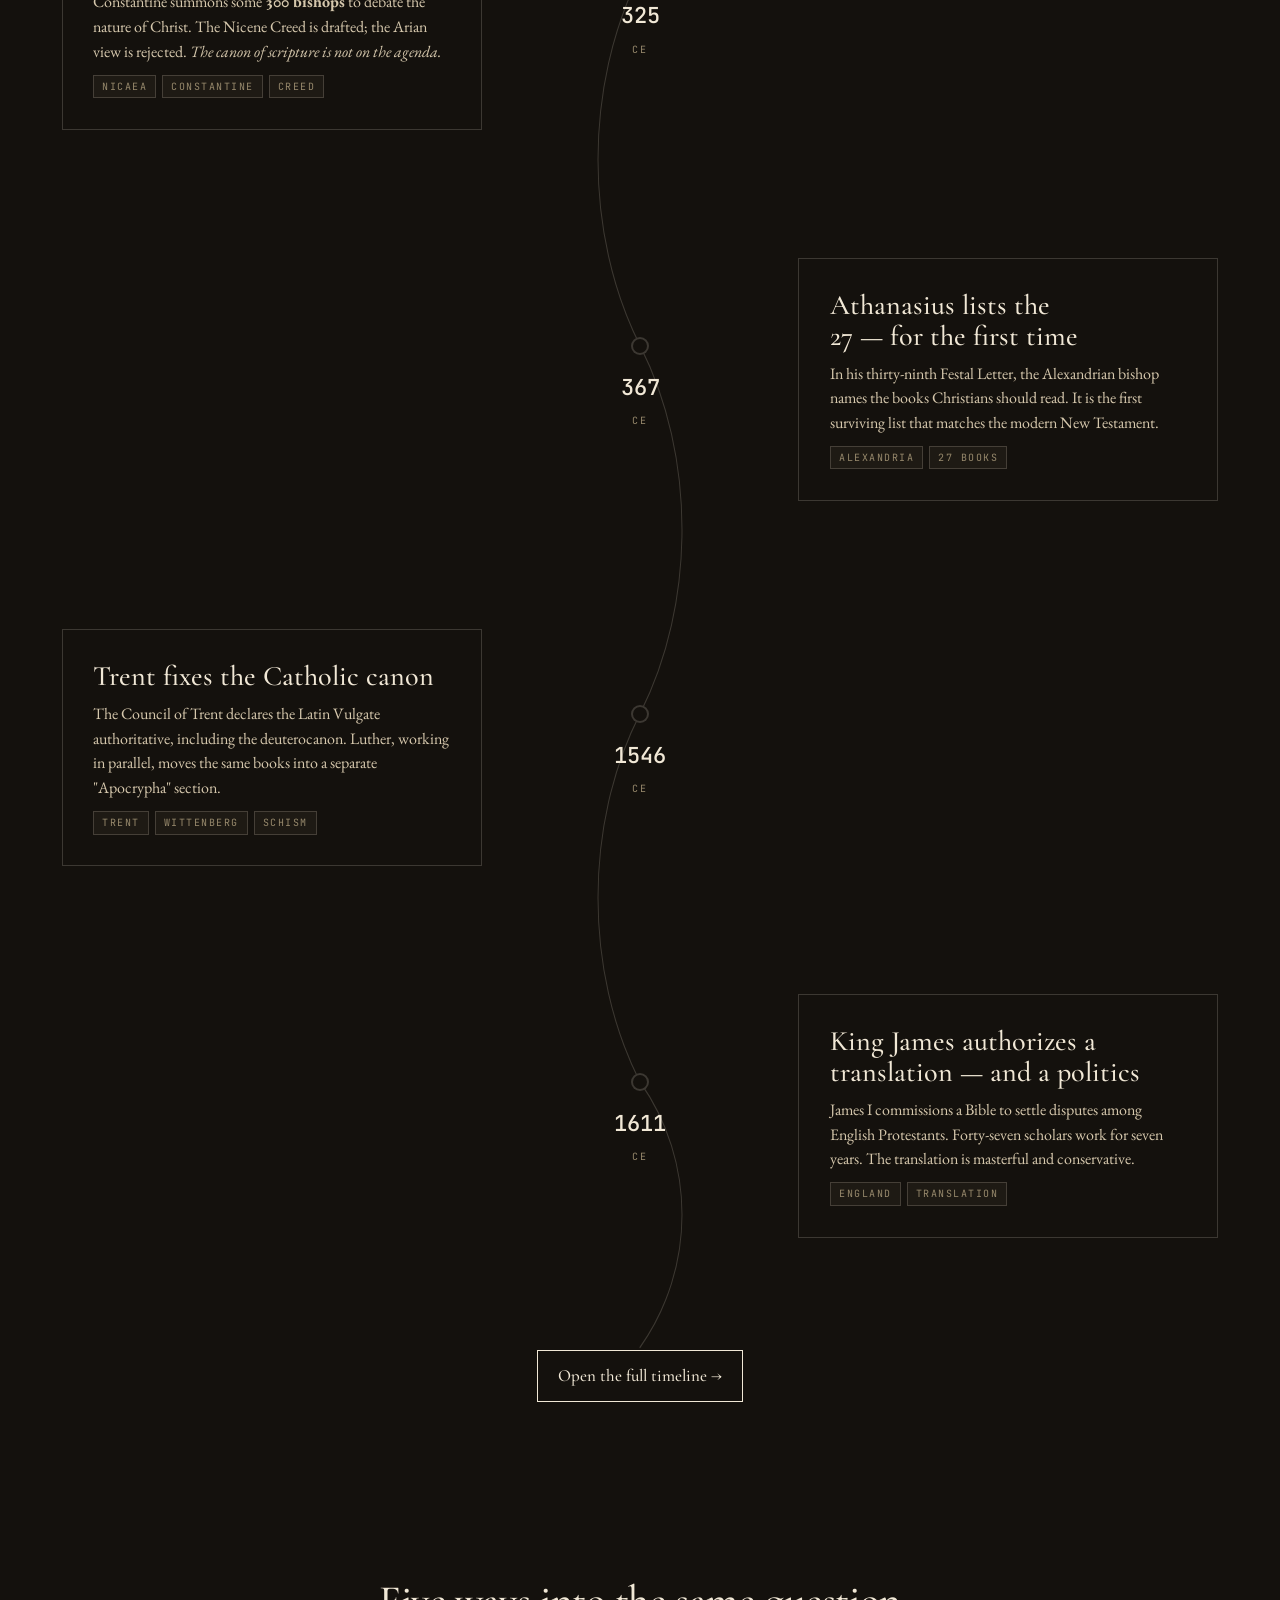
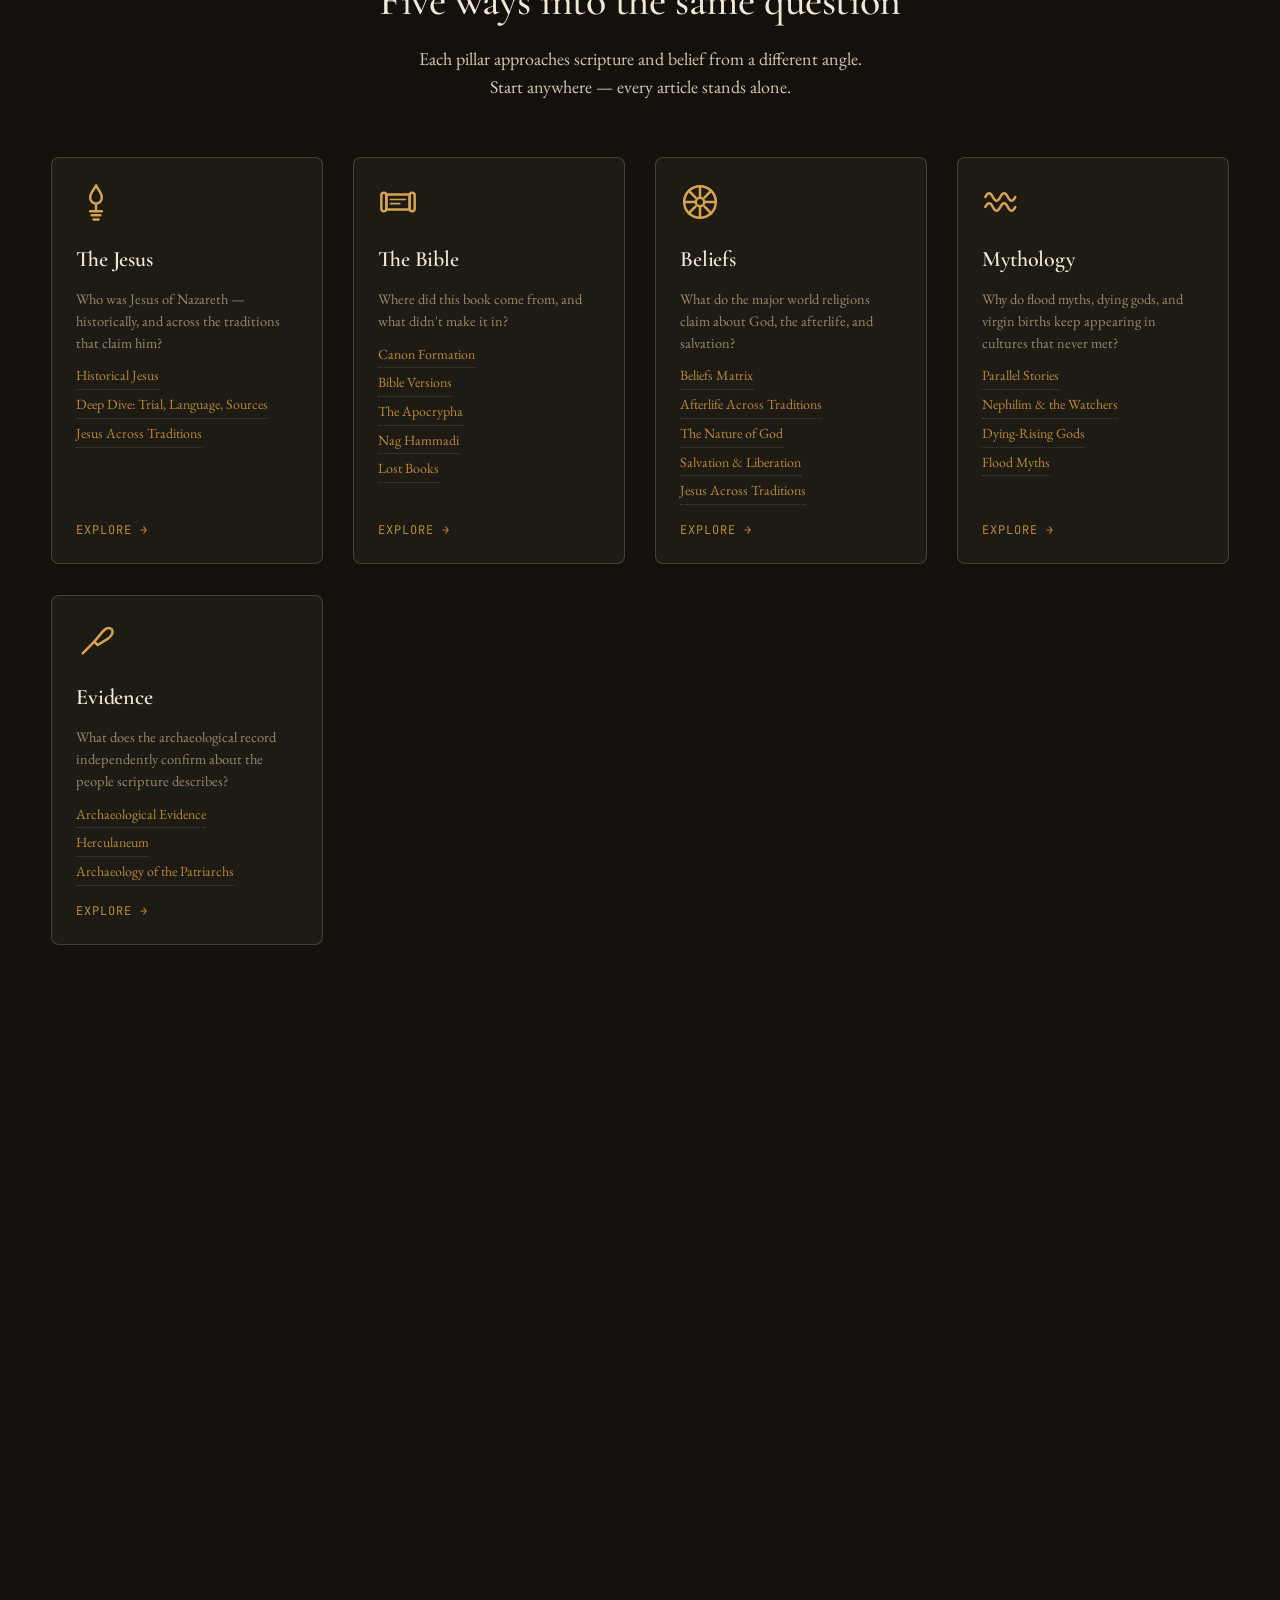
==== commit b5187f52: "deploy: 058a3a2e8c3fda277954431e84c634112d8b0786" ====
--- a/index.html
+++ b/index.html
@@ -4,7 +4,11 @@
 <meta charset="utf-8" />
 <meta name="viewport" content="width=device-width,initial-scale=1" />
 <meta name="theme-color" content="#14110d" />
-<style>html,body{background:#14110d;color-scheme:dark light}</style>
+<style>
+  :root{--paper:#14110d;--paper-2:#1e1a14;--ink:#f1e8d6;--gold:#b8893d}
+  html,body{background:#14110d}
+  .hero{background:#14110d}
+</style>
 <title>Tracking Faith — same story, told differently</title>
 <link rel="preconnect" href="https://fonts.googleapis.com">
 <link rel="preconnect" href="https://fonts.gstatic.com" crossorigin>
@@ -341,7 +345,7 @@
 <section class="view" data-view="home" data-screen-label="01 Home" id="main-content">
 
   <!-- HERO with particle field + scramble title -->
-  <section class="hero hero--epic">
+  <section class="hero hero--epic" style="background:#14110d">
     <canvas id="hero-particles" class="hero__canvas" aria-hidden="true"></canvas>
     <div class="hero__static" aria-hidden="true"></div>
 
--- a/styles-effects.css
+++ b/styles-effects.css
@@ -35,6 +35,7 @@
   position: relative;
   isolation: isolate;
   overflow: clip;
+  will-change: transform;
 }
 .hero__canvas {
   position: absolute;
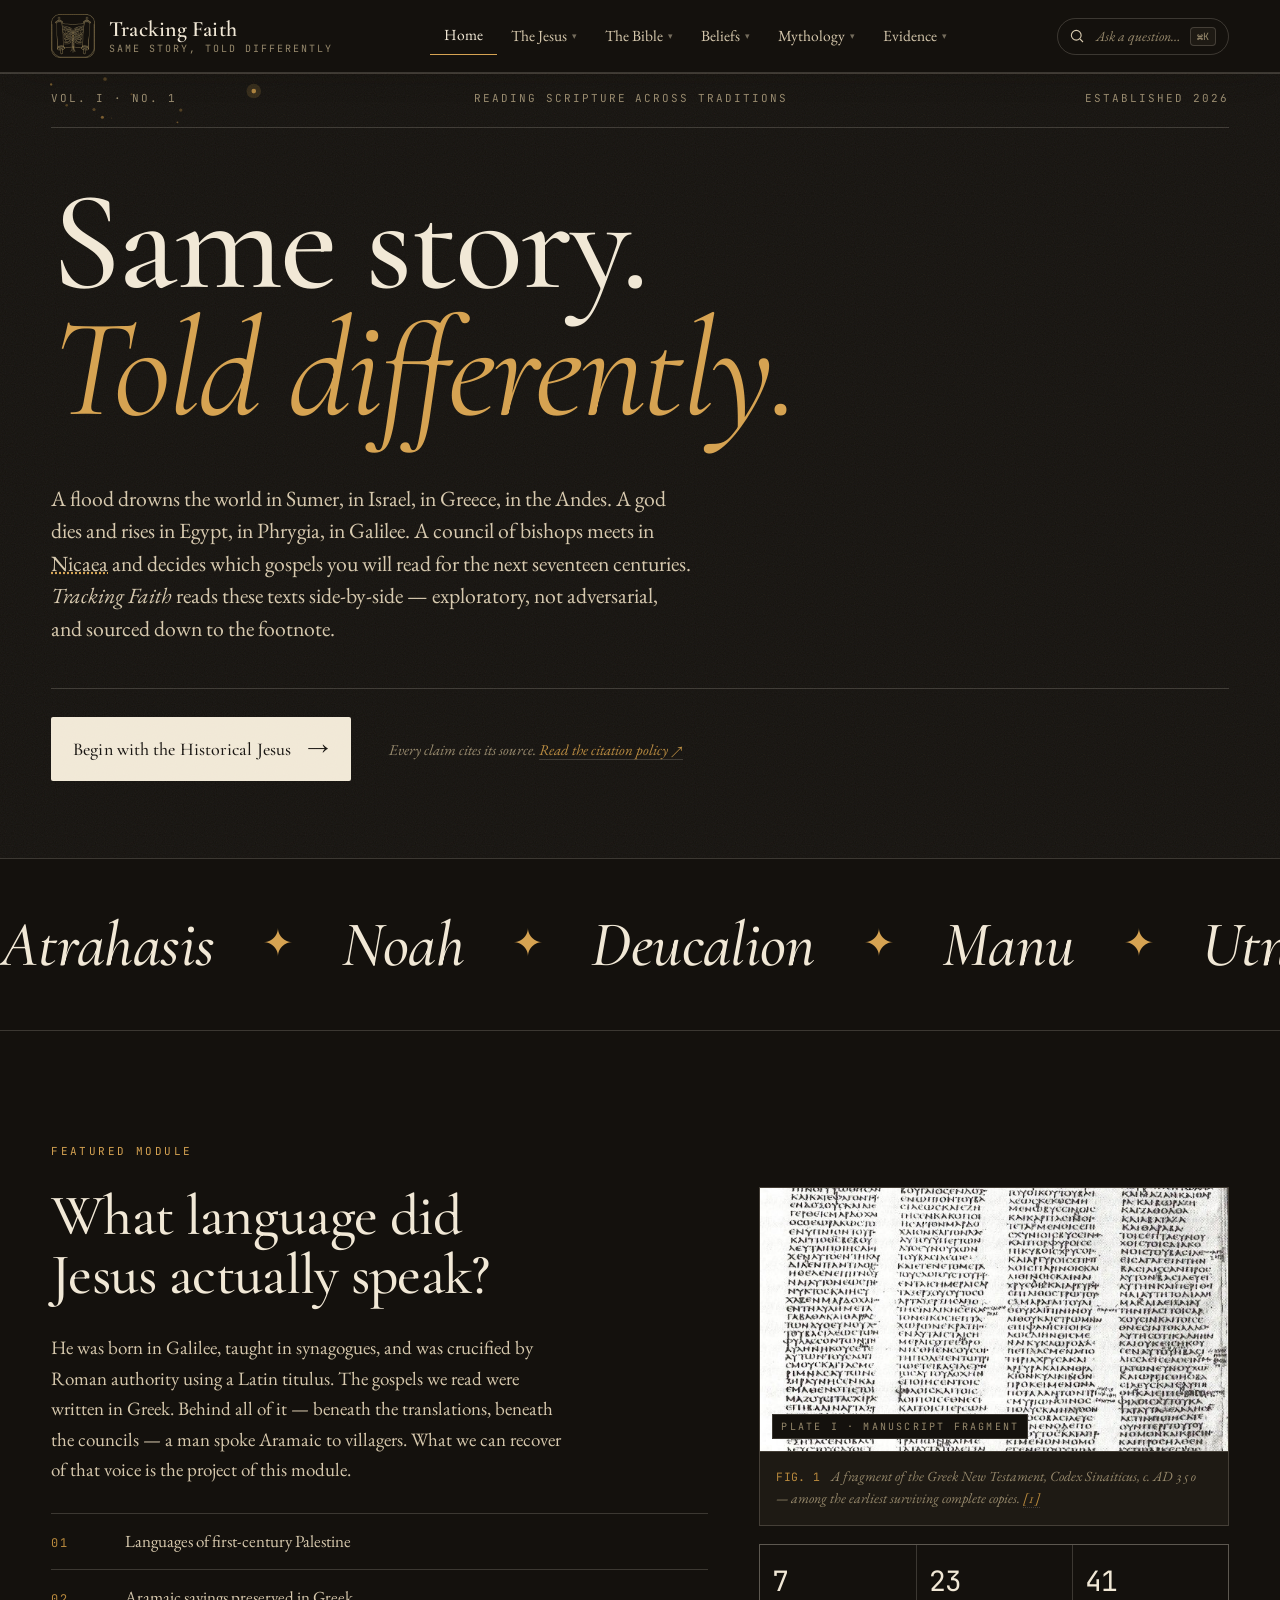
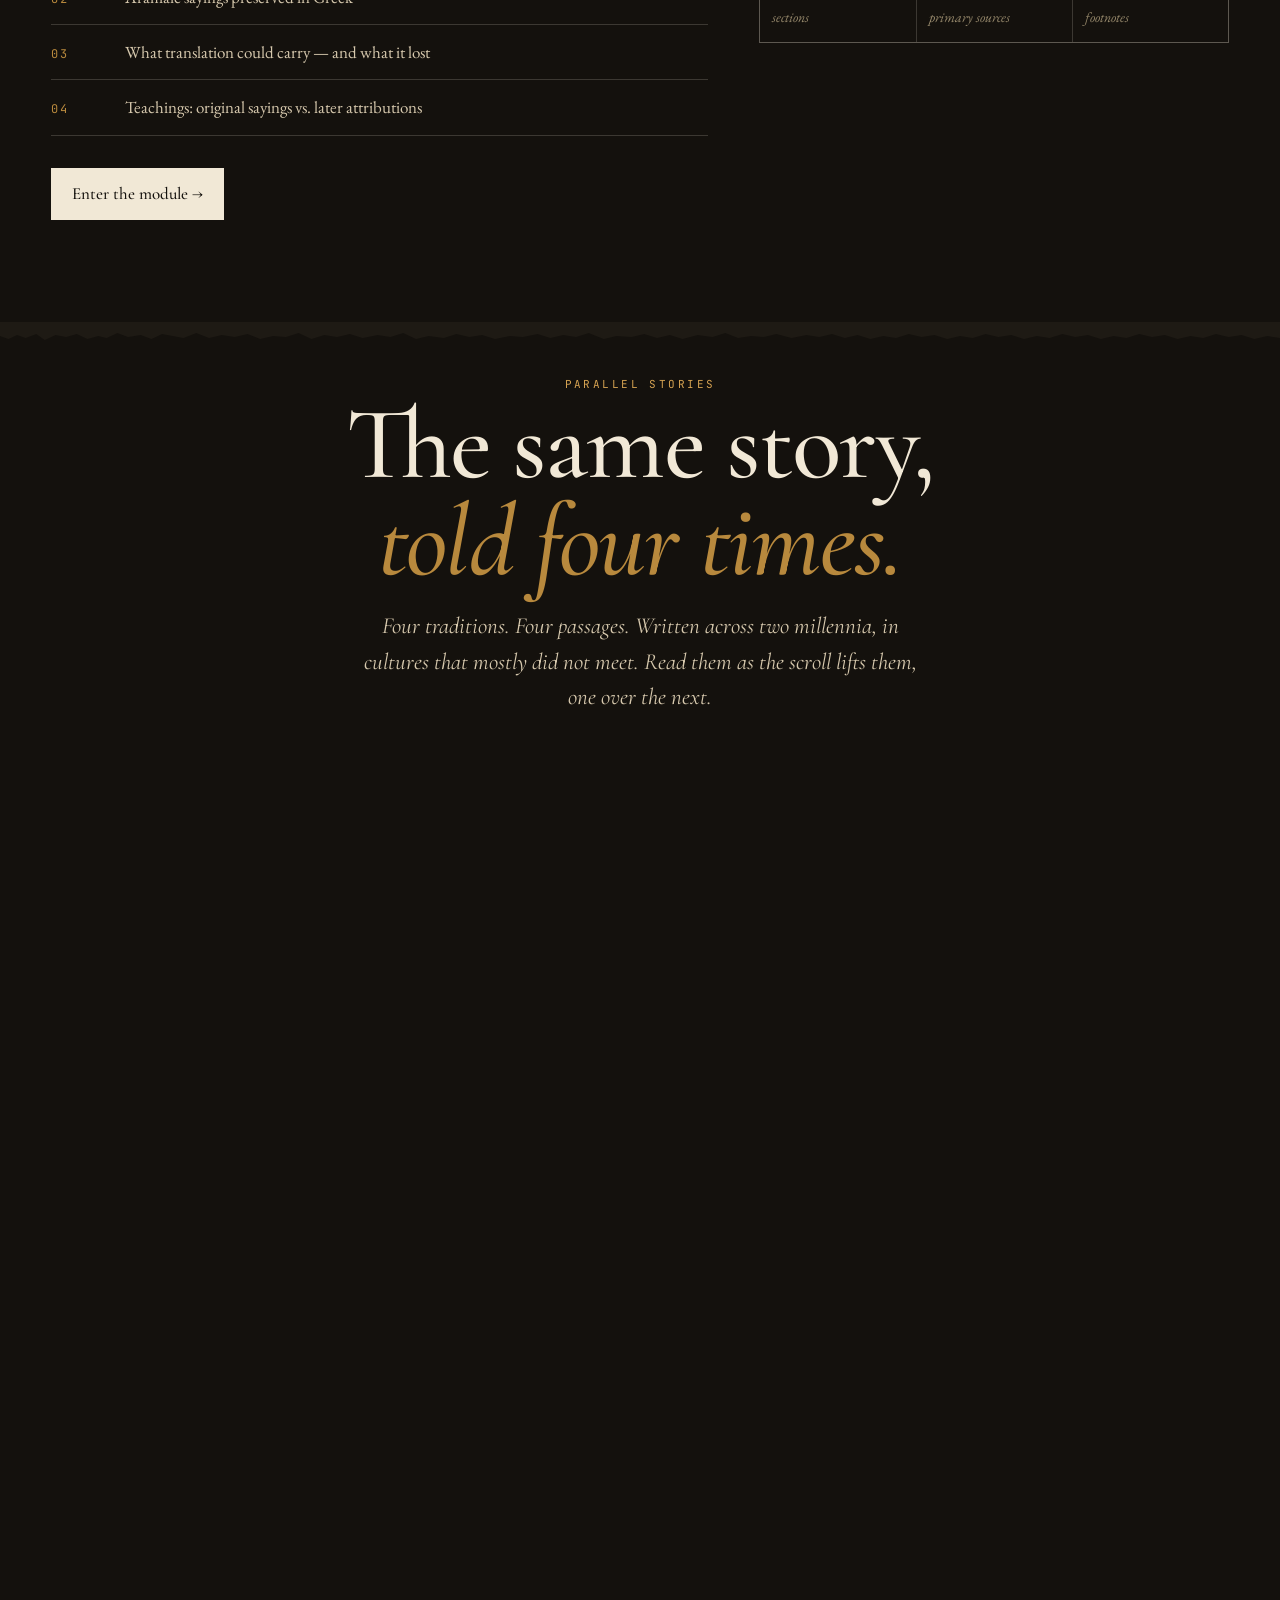
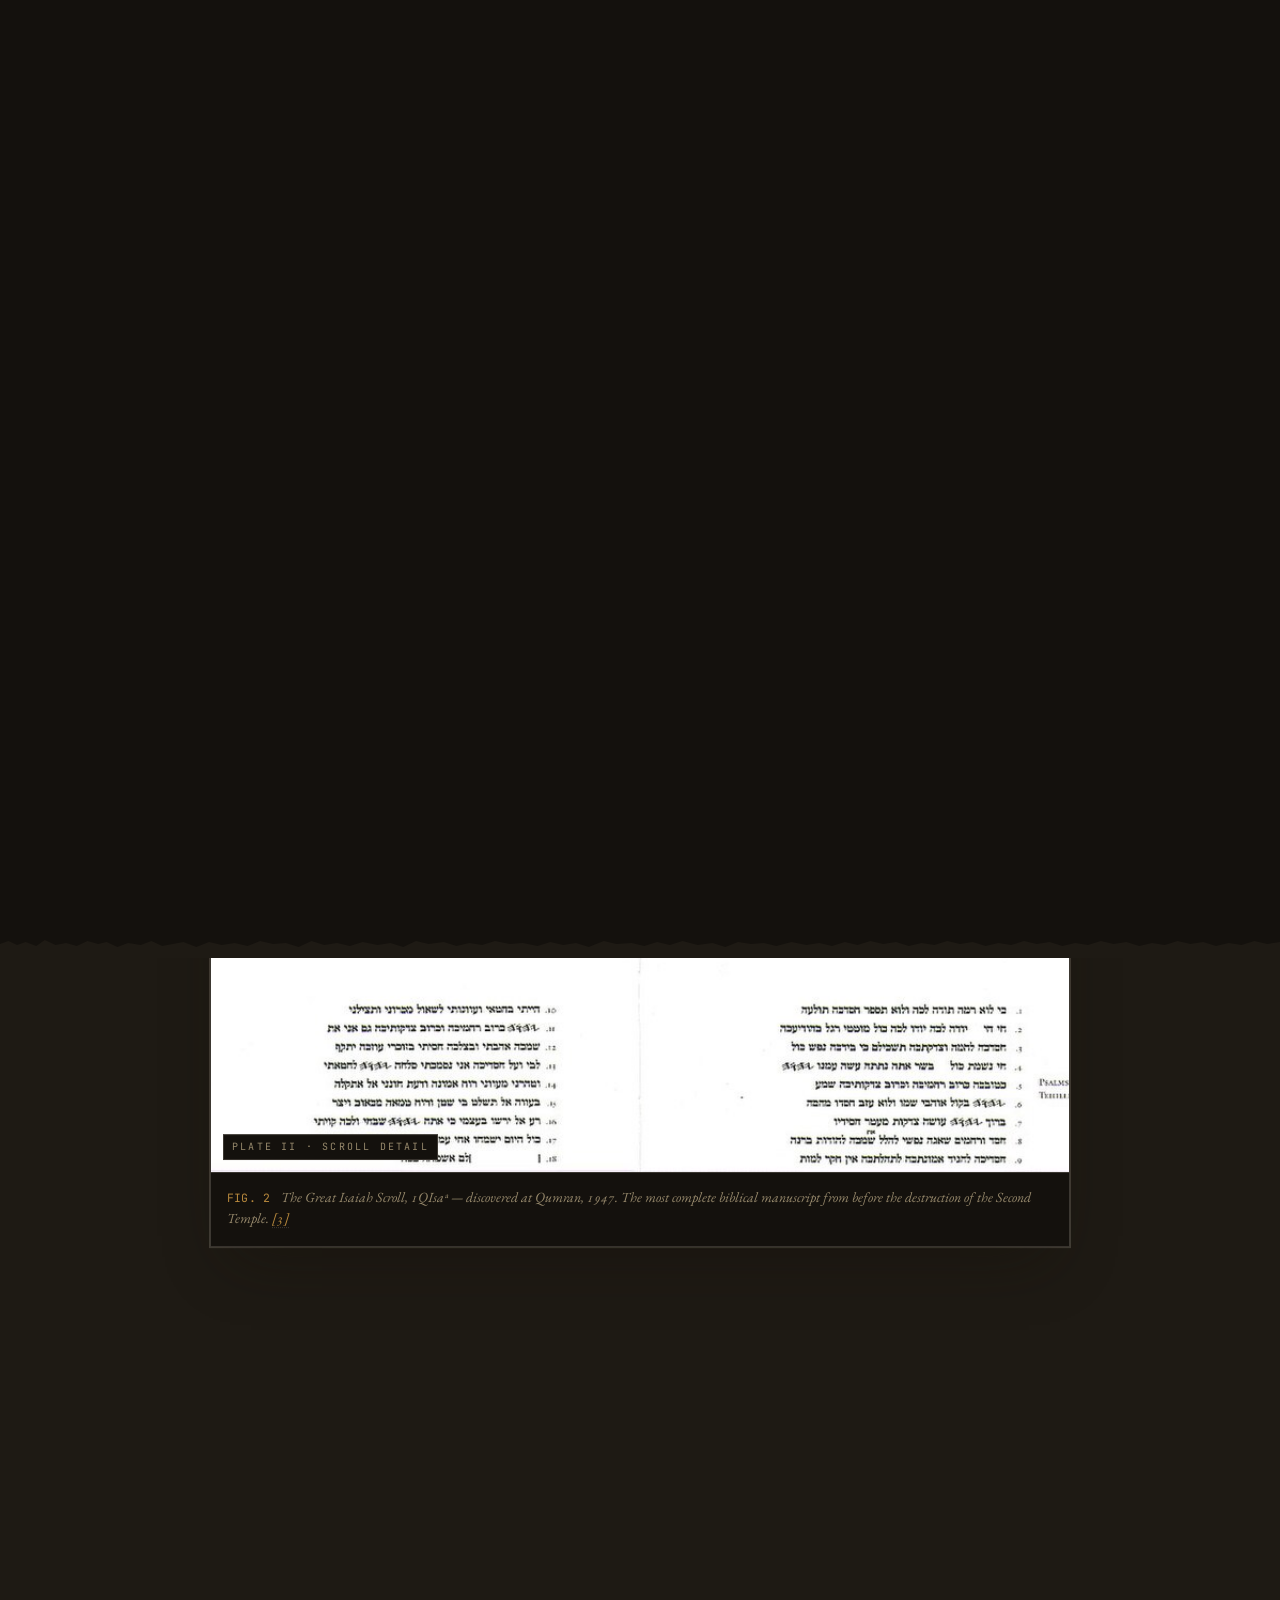
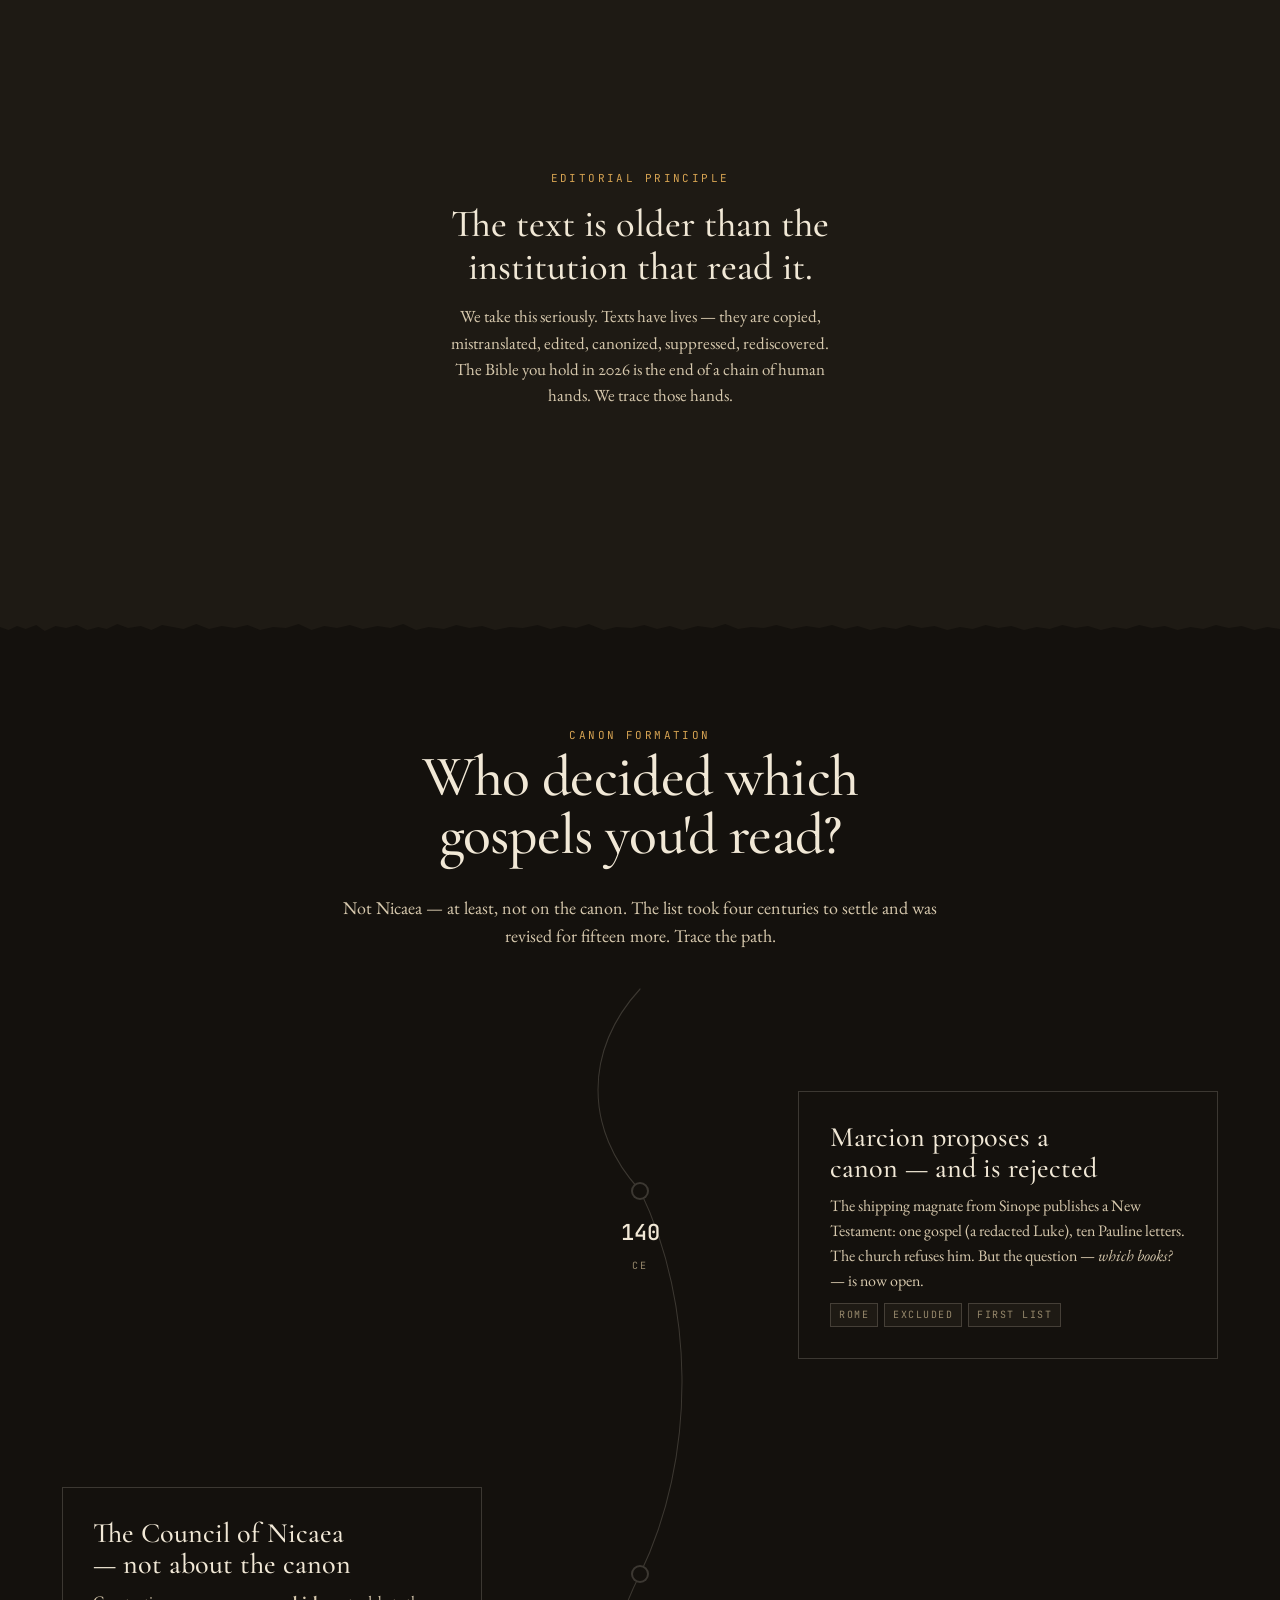
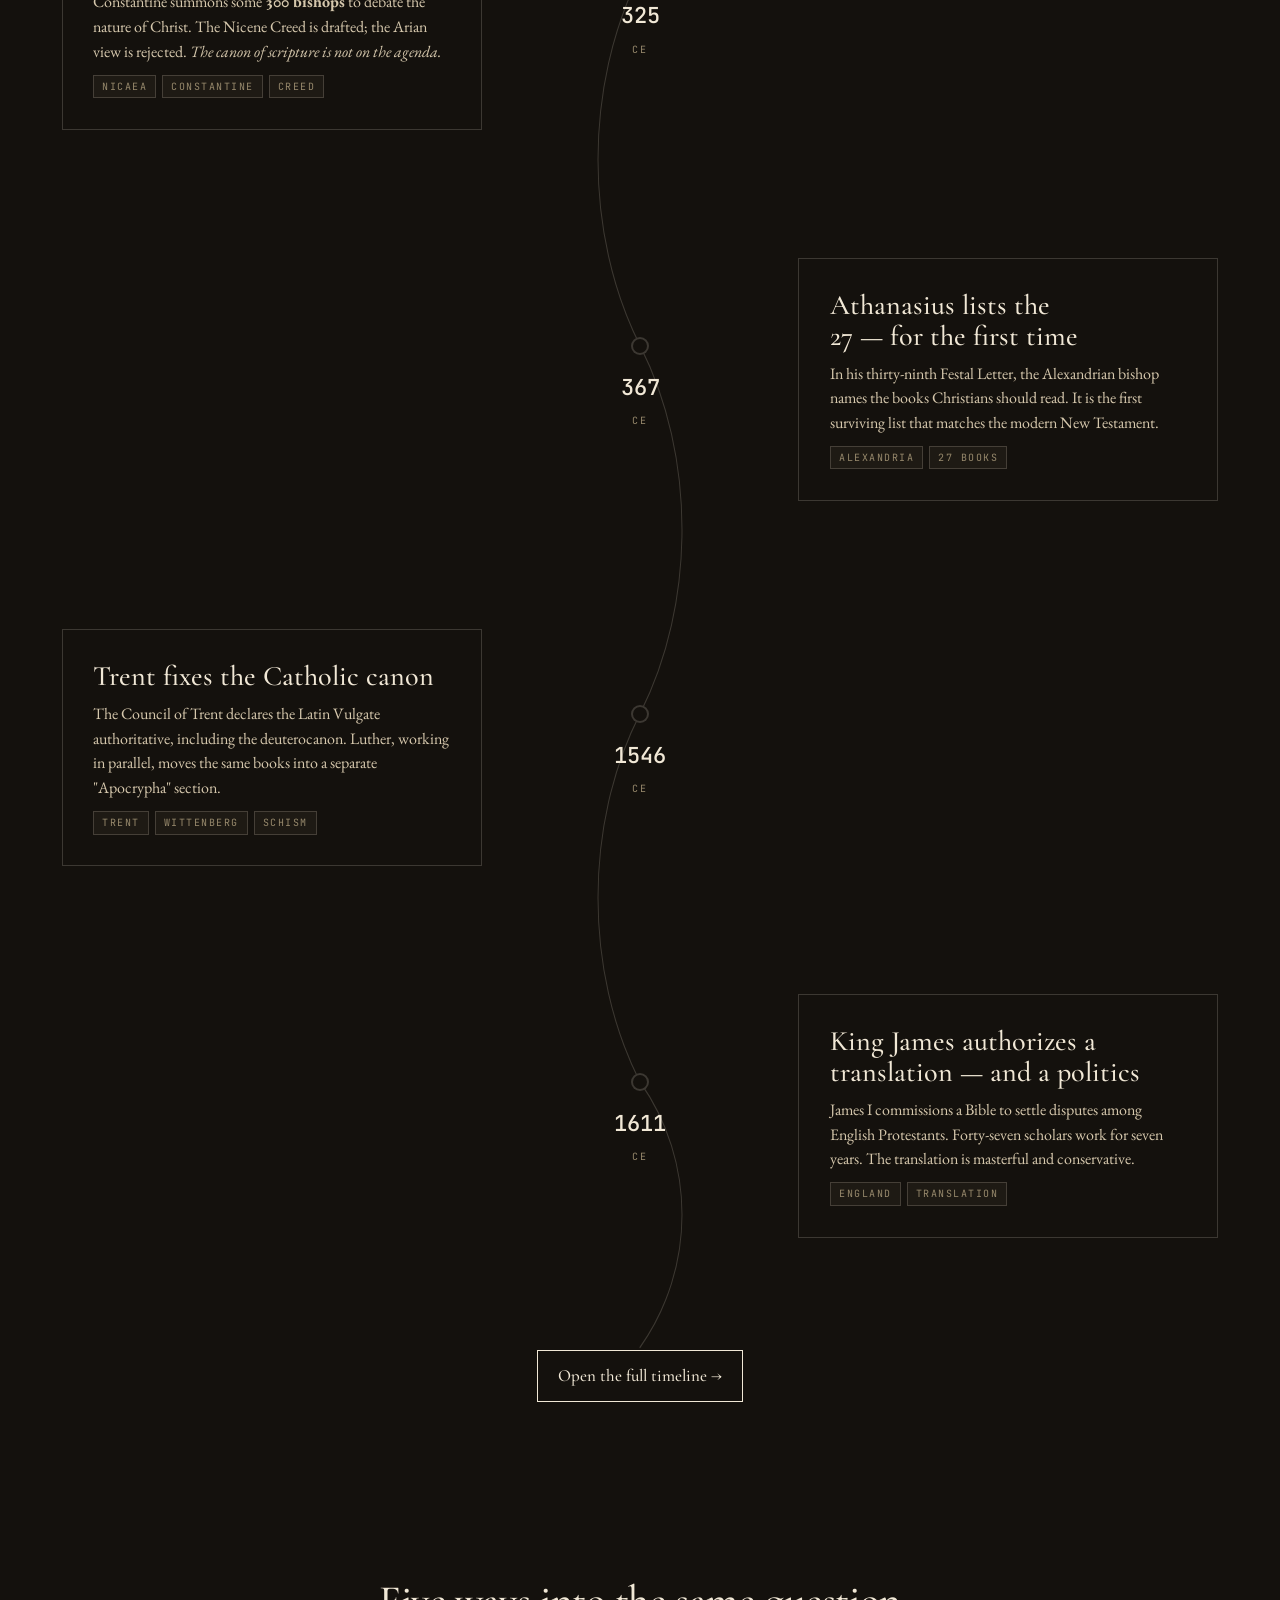
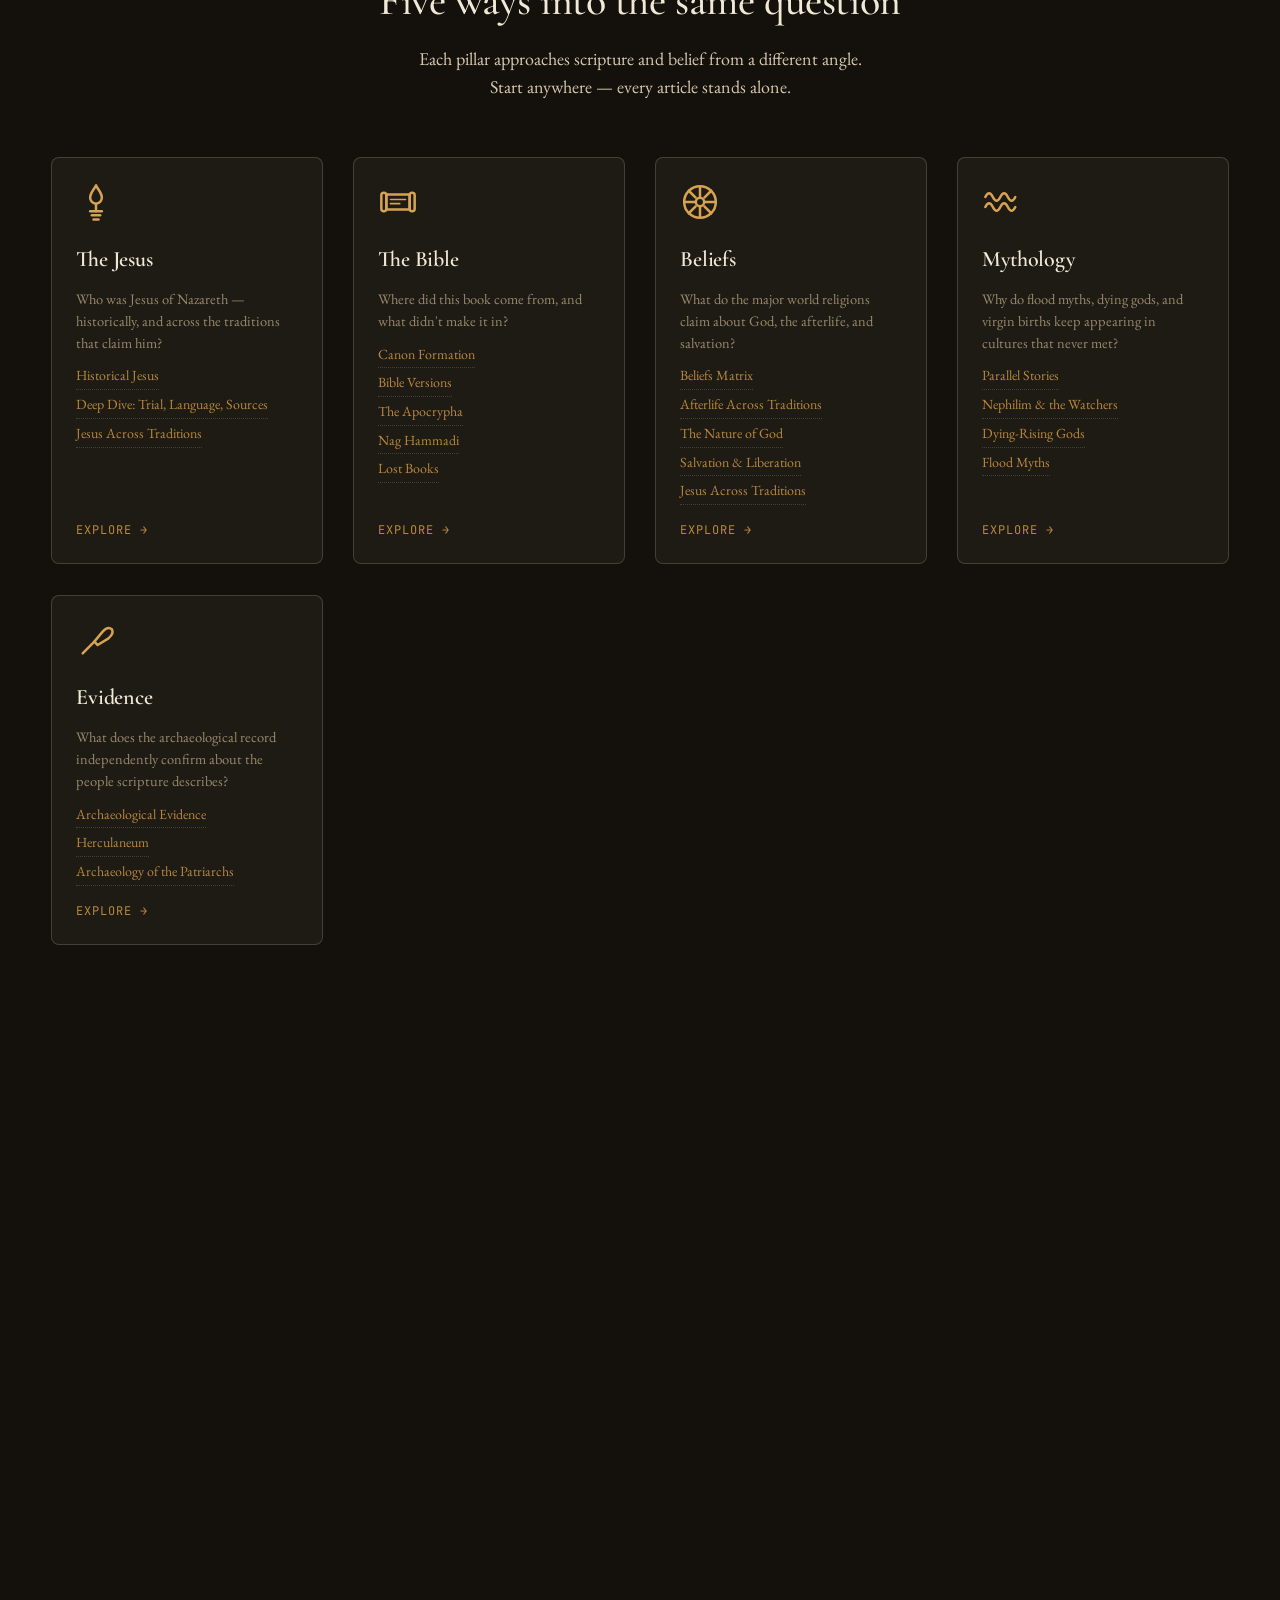
==== commit 3a474fb1: "deploy: 4135d670eab97b1e0f1e2693932be91c28c2a4d0" ====
--- a/index.html
+++ b/index.html
@@ -4,9 +4,11 @@
 <meta charset="utf-8" />
 <meta name="viewport" content="width=device-width,initial-scale=1" />
 <meta name="theme-color" content="#14110d" />
+<meta name="color-scheme" content="dark" />
 <style>
   :root{--paper:#14110d;--paper-2:#1e1a14;--ink:#f1e8d6;--gold:#b8893d}
-  html,body{background:#14110d}
+  html{color-scheme:dark;background:#14110d}
+  body{background:#14110d}
   .hero{background:#14110d}
 </style>
 <title>Tracking Faith — same story, told differently</title>
@@ -4141,8 +4143,39 @@
 })();
 </script>
 
+<!-- Search modal -->
+<div id="search-modal" class="search-modal" role="dialog" aria-modal="true" aria-label="Search" aria-hidden="true" inert>
+  <div id="search-scrim" class="search-modal__scrim"></div>
+  <div class="search-modal__panel">
+    <div class="search-modal__head">
+      <label for="search-input" class="search-modal__label">Search</label>
+      <button id="search-close" class="search-modal__close" aria-label="Close search">✕</button>
+    </div>
+    <div class="search-modal__field">
+      <input
+        id="search-input"
+        class="search-modal__input"
+        type="search"
+        placeholder="Type to search…"
+        autocomplete="off"
+        autocorrect="off"
+        spellcheck="false"
+        aria-controls="search-results"
+        aria-autocomplete="list"
+      >
+    </div>
+    <div id="search-count" class="search-modal__count" aria-live="polite" aria-atomic="true"></div>
+    <ul id="search-results" class="search-results" role="listbox" aria-label="Search results"></ul>
+    <div class="search-modal__foot">
+      <span class="search-modal__hint"><kbd>/</kbd> or <kbd>Cmd K</kbd> to toggle · <kbd>↑↓</kbd> navigate · <kbd>Enter</kbd> select · <kbd>Esc</kbd> close</span>
+    </div>
+  </div>
+</div>
+
 <script src="router.js"></script>
 <script src="effects.js"></script>
+<script src="https://cdn.jsdelivr.net/npm/fuse.js@7/dist/fuse.min.js"></script>
+<script src="search.js"></script>
 
 <!-- Tweaks: React mounts to its own root; main content is plain HTML -->
 <script src="https://unpkg.com/react@18.3.1/umd/react.development.js" integrity="sha384-hD6/rw4ppMLGNu3tX5cjIb+uRZ7UkRJ6BPkLpg4hAu/6onKUg4lLsHAs9EBPT82L" crossorigin="anonymous"></script>
--- a/styles.css
+++ b/styles.css
@@ -29,6 +29,7 @@
 
 /* Palette variants -------------------------------------------------- */
 html[data-palette="ink"] {
+  color-scheme: dark;
   --paper:      #14110d;
   --paper-2:    #1e1a14;
   --paper-edge: #2c2519;
@@ -2029,3 +2030,195 @@
 @media (max-width: 767px) {
   .lang-map { max-height: 220px; }
 }
+
+/* ============================================================
+   SEARCH MODAL
+   ============================================================ */
+.search-modal {
+  position: fixed; inset: 0;
+  z-index: 200;
+  visibility: hidden;
+  pointer-events: none;
+}
+.search-modal[aria-hidden="false"] {
+  visibility: visible;
+  pointer-events: auto;
+}
+.search-modal__scrim {
+  position: absolute; inset: 0;
+  background: rgba(20, 14, 8, .55);
+  backdrop-filter: blur(2px);
+  opacity: 0;
+  transition: opacity .2s ease;
+}
+.search-modal[aria-hidden="false"] .search-modal__scrim { opacity: 1; }
+
+.search-modal__panel {
+  position: absolute;
+  top: clamp(48px, 8vh, 96px);
+  left: 50%;
+  transform: translateX(-50%) translateY(-8px);
+  width: min(660px, calc(100vw - 32px));
+  background: var(--paper);
+  border: 1px solid var(--rule);
+  box-shadow: 0 24px 64px rgba(20, 14, 8, .22);
+  display: flex;
+  flex-direction: column;
+  max-height: calc(100vh - clamp(96px, 16vh, 192px));
+  opacity: 0;
+  transition: opacity .2s ease, transform .2s ease;
+}
+.search-modal[aria-hidden="false"] .search-modal__panel {
+  opacity: 1;
+  transform: translateX(-50%) translateY(0);
+}
+
+.search-modal__head {
+  display: flex;
+  justify-content: space-between;
+  align-items: center;
+  padding: 16px 20px 12px;
+  border-bottom: 1px solid var(--rule);
+  flex-shrink: 0;
+}
+.search-modal__label {
+  font-family: var(--mono);
+  font-size: 11px;
+  letter-spacing: .18em;
+  text-transform: uppercase;
+  color: var(--gold-deep);
+}
+.search-modal__close {
+  background: transparent;
+  border: 1px solid var(--rule);
+  font-family: var(--body);
+  color: var(--ink-soft);
+  width: 28px; height: 28px;
+  cursor: pointer;
+  border-radius: 999px;
+  line-height: 1;
+  font-size: 13px;
+}
+.search-modal__close:hover { color: var(--ink); border-color: var(--gold); }
+
+.search-modal__field {
+  padding: 12px 20px;
+  border-bottom: 1px solid var(--rule);
+  flex-shrink: 0;
+}
+.search-modal__input {
+  width: 100%;
+  background: transparent;
+  border: none;
+  outline: none;
+  font-family: var(--body);
+  font-size: 22px;
+  color: var(--ink);
+  caret-color: var(--gold);
+}
+.search-modal__input::placeholder { color: var(--ink-mute); }
+.search-modal__input::-webkit-search-cancel-button { display: none; }
+
+.search-modal__count {
+  padding: 8px 20px 4px;
+  font-family: var(--mono);
+  font-size: 11px;
+  letter-spacing: .12em;
+  color: var(--ink-mute);
+  min-height: 28px;
+  flex-shrink: 0;
+}
+
+.search-results {
+  list-style: none;
+  margin: 0;
+  padding: 0 0 8px;
+  overflow-y: auto;
+  flex: 1;
+}
+
+.search-result-item {
+  padding: 12px 20px;
+  cursor: pointer;
+  border-bottom: 1px solid var(--rule-soft);
+  transition: background .1s ease;
+}
+.search-result-item:last-child { border-bottom: none; }
+.search-result-item:hover,
+.search-result-item.is-focused {
+  background: var(--paper-2);
+}
+.search-result-item--empty {
+  color: var(--ink-mute);
+  font-family: var(--body);
+  font-style: italic;
+  font-size: 15px;
+  cursor: default;
+}
+.search-result-item--empty:hover { background: transparent; }
+
+.search-result-item__label {
+  display: block;
+  font-family: var(--body);
+  font-size: 16px;
+  font-weight: 500;
+  color: var(--ink);
+  margin-bottom: 4px;
+}
+.search-result-item__excerpt {
+  font-family: var(--body);
+  font-size: 13.5px;
+  color: var(--ink-mute);
+  line-height: 1.5;
+  margin: 0;
+  overflow: hidden;
+  display: -webkit-box;
+  -webkit-line-clamp: 2;
+  -webkit-box-orient: vertical;
+}
+
+.search-results mark {
+  background: color-mix(in oklab, var(--gold) 28%, transparent);
+  color: inherit;
+  border-radius: 2px;
+  padding: 0 1px;
+}
+
+.search-modal__foot {
+  padding: 8px 20px;
+  border-top: 1px solid var(--rule);
+  flex-shrink: 0;
+}
+.search-modal__hint {
+  font-family: var(--mono);
+  font-size: 10px;
+  letter-spacing: .1em;
+  color: var(--ink-mute);
+}
+.search-modal__hint kbd {
+  font-family: var(--mono);
+  font-size: 10px;
+  background: var(--paper-edge);
+  border: 1px solid var(--rule);
+  border-radius: 3px;
+  padding: 1px 4px;
+  color: var(--ink-soft);
+}
+
+@media (max-width: 480px) {
+  .search-modal__panel {
+    top: 0;
+    left: 0;
+    transform: none;
+    width: 100%;
+    max-height: 100dvh;
+    border-left: none;
+    border-right: none;
+    border-top: none;
+  }
+  .search-modal[aria-hidden="false"] .search-modal__panel {
+    transform: none;
+  }
+  .search-modal__input { font-size: 18px; }
+  .search-result-item { padding: 14px 16px; }
+}
